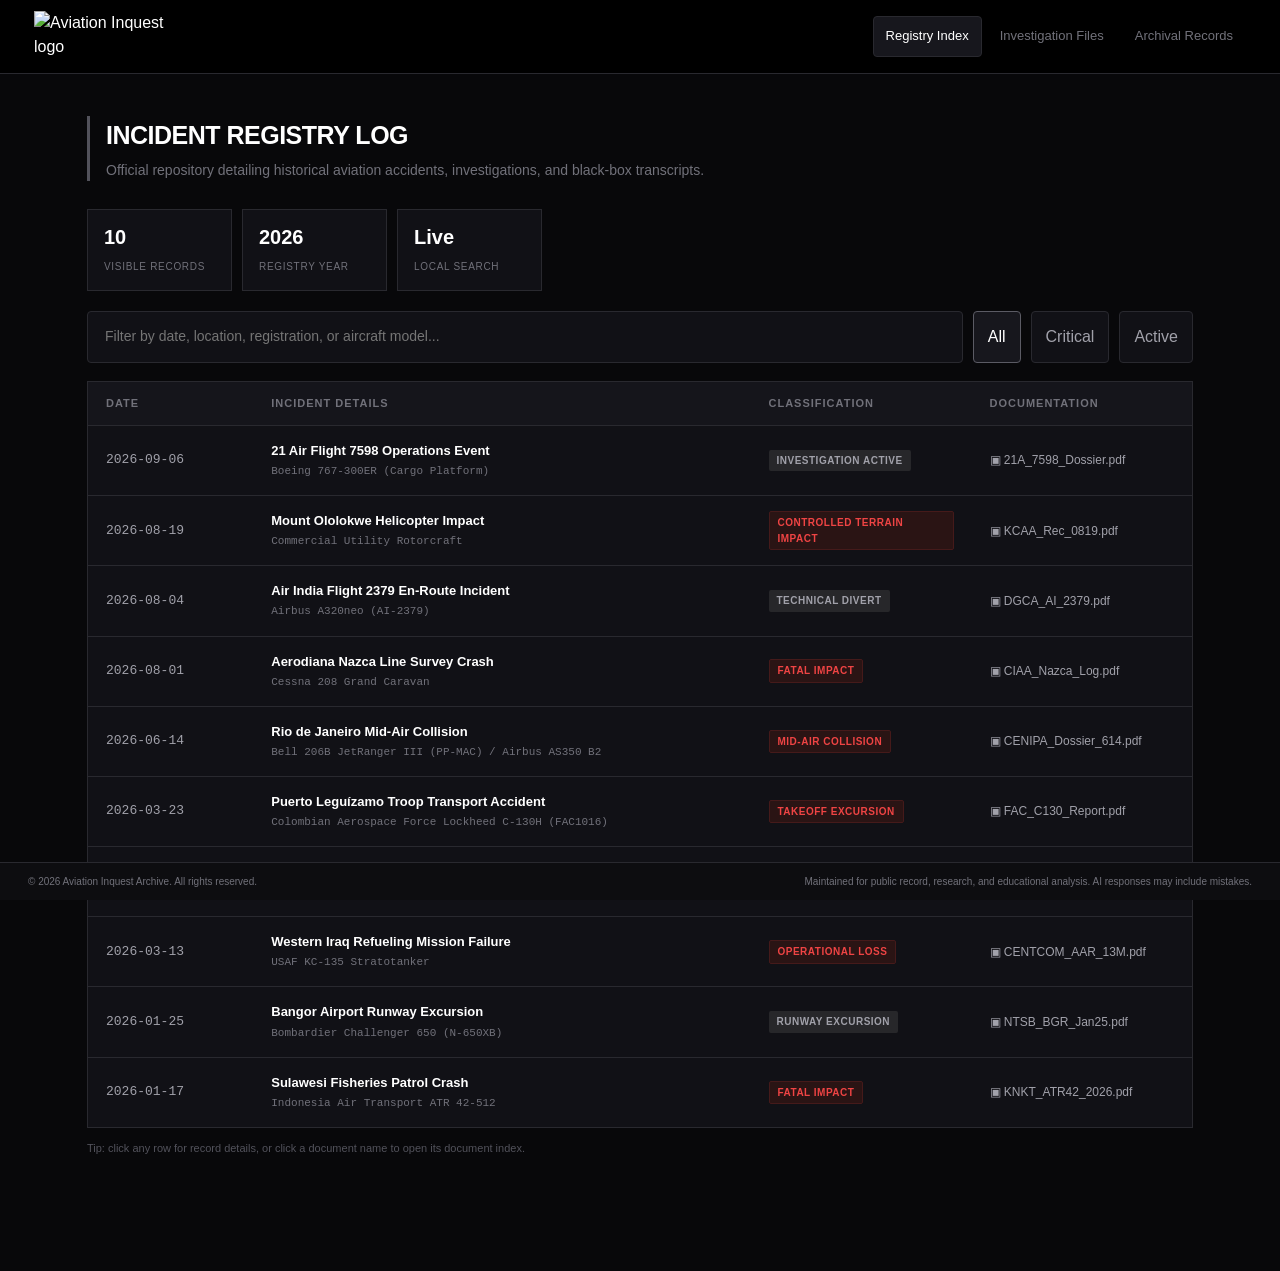
==== index.html @ 70252f87 "Add files via upload" ====
<!DOCTYPE html>
<html lang="en"><head><meta charset="UTF-8"><meta name="viewport" content="width=device-width,initial-scale=1.0">
<title>Aviation Inquest | Registry Index</title><link rel="stylesheet" href="styles.css"></head>
<body data-page="registry">
<nav>
  <div class="logo-area"><img class="logo-image" src="assets/aviation-inquest-logo.png" alt="Aviation Inquest logo"></div>
  <div class="nav-links">
    <a href="index.html" data-page="registry">Registry Index</a>
    <a href="investigation-files.html" data-page="investigations">Investigation Files</a>
    <a href="archival-records.html" data-page="archive">Archival Records</a>
  </div>
</nav>

<main class="container">
<header><h1>INCIDENT REGISTRY LOG</h1><p>Official repository detailing historical aviation accidents, investigations, and black-box transcripts.</p></header>
<div class="stats">
  <div class="stat"><strong id="resultCount">10</strong><span>Visible records</span></div>
  <div class="stat"><strong>2026</strong><span>Registry year</span></div>
  <div class="stat"><strong>Live</strong><span>Local search</span></div>
</div>
<div class="toolbar">
  <div class="search-wrap"><input id="registrySearch" class="search-box" type="search" autocomplete="off" placeholder="Filter by date, location, registration, or aircraft model..."><button id="clearSearch" class="clear-search" aria-label="Clear search">×</button></div>
  <button class="filter-btn active" data-filter="all">All</button>
  <button class="filter-btn" data-filter="critical">Critical</button>
  <button class="filter-btn" data-filter="active">Active</button>
</div>
<table class="registry-table"><thead><tr><th style="width:15%">Date</th><th style="width:45%">Incident Details</th><th style="width:20%">Classification</th><th style="width:20%">Documentation</th></tr></thead><tbody id="registryBody"></tbody></table>
<div class="empty" id="emptyState">No matching records. The registry has entered its dramatic empty-room era.</div>
<p style="margin-top:12px;color:#52525b;font-size:11px">Tip: click any row for record details, or click a document name to open its document index.</p>
</main>

<footer><div>&copy; 2026 Aviation Inquest Archive. All rights reserved.</div>
<div style="text-align:right;max-width:55%">Maintained for public record, research, and educational analysis. AI responses may include mistakes.</div></footer>
<div class="modal-backdrop" id="modalBackdrop" onclick="if(event.target===this)closeModal()"><div class="modal">
  <div class="modal-head"><h2 id="modalTitle">Record</h2><button class="close" onclick="closeModal()">×</button></div>
  <div class="modal-body" id="modalBody"></div>
</div></div>
<div class="toast" id="toast"></div>
<script src="app.js"></script>
</body></html>
---- styles.css ----
:root{--bg:#08080a;--panel:#111116;--panel2:#17171d;--line:#29292f;--silver:#a1a1aa;--muted:#71717a;--white:#fff;--red:#ef4444}
*{box-sizing:border-box;margin:0;padding:0}
html{scroll-behavior:smooth}
body{font-family:-apple-system,BlinkMacSystemFont,"Segoe UI",Roboto,Helvetica,Arial,sans-serif;background:var(--bg);color:var(--white);line-height:1.55;min-height:100vh;padding-bottom:72px}
button,input{font:inherit}
button{cursor:pointer}
nav{height:74px;background:#000;border-bottom:1px solid var(--line);padding:0 34px;display:flex;align-items:center;justify-content:space-between;gap:25px;position:sticky;top:0;z-index:20}
.logo-area{display:flex;align-items:center;gap:12px;min-width:240px}
.logo-image{width:130px;height:52px;object-fit:contain;object-position:center}
.nav-links{display:flex;align-items:center;gap:5px;flex-wrap:wrap;justify-content:flex-end}
.nav-links a{color:var(--muted);text-decoration:none;font-size:13px;padding:9px 12px;border:1px solid transparent;border-radius:4px;transition:.18s}
.nav-links a:hover,.nav-links a.active{color:var(--white);background:#17171d;border-color:var(--line)}
.container{max-width:1150px;margin:42px auto;padding:0 22px}
header{margin-bottom:28px;border-left:3px solid #52525b;padding-left:16px}
header h1{font-size:25px;font-weight:650;letter-spacing:-.5px;margin-bottom:5px}
header p{color:var(--muted);font-size:14px}
.toolbar{display:flex;gap:10px;margin-bottom:18px;flex-wrap:wrap}
.search-wrap{position:relative;flex:1;min-width:260px}
.search-box{width:100%;background:var(--panel);border:1px solid var(--line);padding:14px 44px 14px 17px;color:var(--white);font-size:14px;outline:none;border-radius:4px;transition:.2s}
.search-box:focus{border-color:#62626a;box-shadow:0 0 0 2px rgba(255,255,255,.03)}
.clear-search{position:absolute;right:9px;top:50%;transform:translateY(-50%);border:0;background:transparent;color:var(--muted);font-size:18px;display:none}
.filter-btn,.action-btn{background:var(--panel);color:var(--silver);border:1px solid var(--line);padding:0 14px;border-radius:4px;min-height:46px}
.filter-btn:hover,.action-btn:hover,.filter-btn.active{color:var(--white);border-color:#5b5b64;background:var(--panel2)}
.registry-table{width:100%;border-collapse:collapse;background:var(--panel);border:1px solid var(--line)}
.registry-table th{background:#15151b;text-align:left;padding:13px 18px;font-size:11px;text-transform:uppercase;letter-spacing:1px;color:var(--muted);border-bottom:1px solid var(--line)}
.registry-table td{padding:15px 18px;font-size:13px;border-bottom:1px solid var(--line);vertical-align:middle}
.registry-row{transition:.15s;cursor:pointer}
.registry-row:hover{background:#1a1a21}
.date-cell{font-family:ui-monospace,SFMono-Regular,Consolas,monospace;color:var(--silver);white-space:nowrap}
.incident-title{font-weight:550;color:var(--white);margin-bottom:2px}
.aircraft-tag{font-size:11px;color:var(--muted);font-family:ui-monospace,SFMono-Regular,Consolas,monospace}
.status-badge{display:inline-block;font-size:10px;font-weight:650;padding:3px 8px;text-transform:uppercase;letter-spacing:.5px;background:#27272a;color:var(--silver);border-radius:2px}
.status-badge.critical{background:#2a1414;color:var(--red);border:1px solid #451a1a}
.doc-link{color:var(--silver);text-decoration:none;font-size:12px;display:inline-flex;align-items:center;gap:5px}
.doc-link:hover{color:var(--white);text-decoration:underline}
.empty{display:none;padding:42px;text-align:center;color:var(--muted);border:1px solid var(--line);border-top:0;background:var(--panel)}
.stats{display:flex;gap:10px;margin:0 0 20px;flex-wrap:wrap}
.stat{background:var(--panel);border:1px solid var(--line);padding:12px 16px;min-width:145px}
.stat strong{display:block;font-size:20px}.stat span{font-size:10px;color:var(--muted);text-transform:uppercase;letter-spacing:.7px}
.card-grid{display:grid;grid-template-columns:repeat(3,1fr);gap:12px}
.card{background:var(--panel);border:1px solid var(--line);padding:19px;border-radius:4px;transition:.15s}
.card:hover{border-color:#4a4a52;transform:translateY(-1px)}
.card h3{font-size:14px;margin-bottom:7px}.card p{font-size:12px;color:var(--muted);margin-bottom:14px}
.card .meta{font-size:11px;color:var(--silver)}
footer{position:fixed;bottom:0;left:0;width:100%;background:#0d0d10;border-top:1px solid var(--line);padding:11px 28px;font-size:10px;color:var(--muted);display:flex;justify-content:space-between;gap:20px;z-index:19}
.modal-backdrop{position:fixed;inset:0;background:rgba(0,0,0,.72);display:none;align-items:center;justify-content:center;padding:20px;z-index:50}
.modal{width:min(680px,100%);background:#101014;border:1px solid #3a3a42;box-shadow:0 25px 80px rgba(0,0,0,.55);border-radius:6px}
.modal-head{padding:17px 20px;border-bottom:1px solid var(--line);display:flex;justify-content:space-between;gap:15px}
.modal-head h2{font-size:16px}.close{background:transparent;border:0;color:var(--muted);font-size:22px}
.modal-body{padding:20px}.detail-grid{display:grid;grid-template-columns:130px 1fr;gap:10px;font-size:13px}.detail-grid b{color:var(--muted);font-weight:500}.detail-grid span{color:var(--white)}
.toast{position:fixed;right:20px;bottom:80px;background:#1b1b21;border:1px solid #45454d;color:var(--white);padding:11px 14px;border-radius:4px;font-size:12px;display:none;z-index:60}
@media(max-width:800px){nav{height:auto;padding:12px 18px;align-items:flex-start}.logo-image{width:105px}.nav-links{justify-content:flex-start}.container{margin-top:28px}.registry-table th:nth-child(3),.registry-table td:nth-child(3){display:none}.card-grid{grid-template-columns:1fr}.date-cell{white-space:normal}footer{position:static;flex-direction:column;margin-top:25px}}
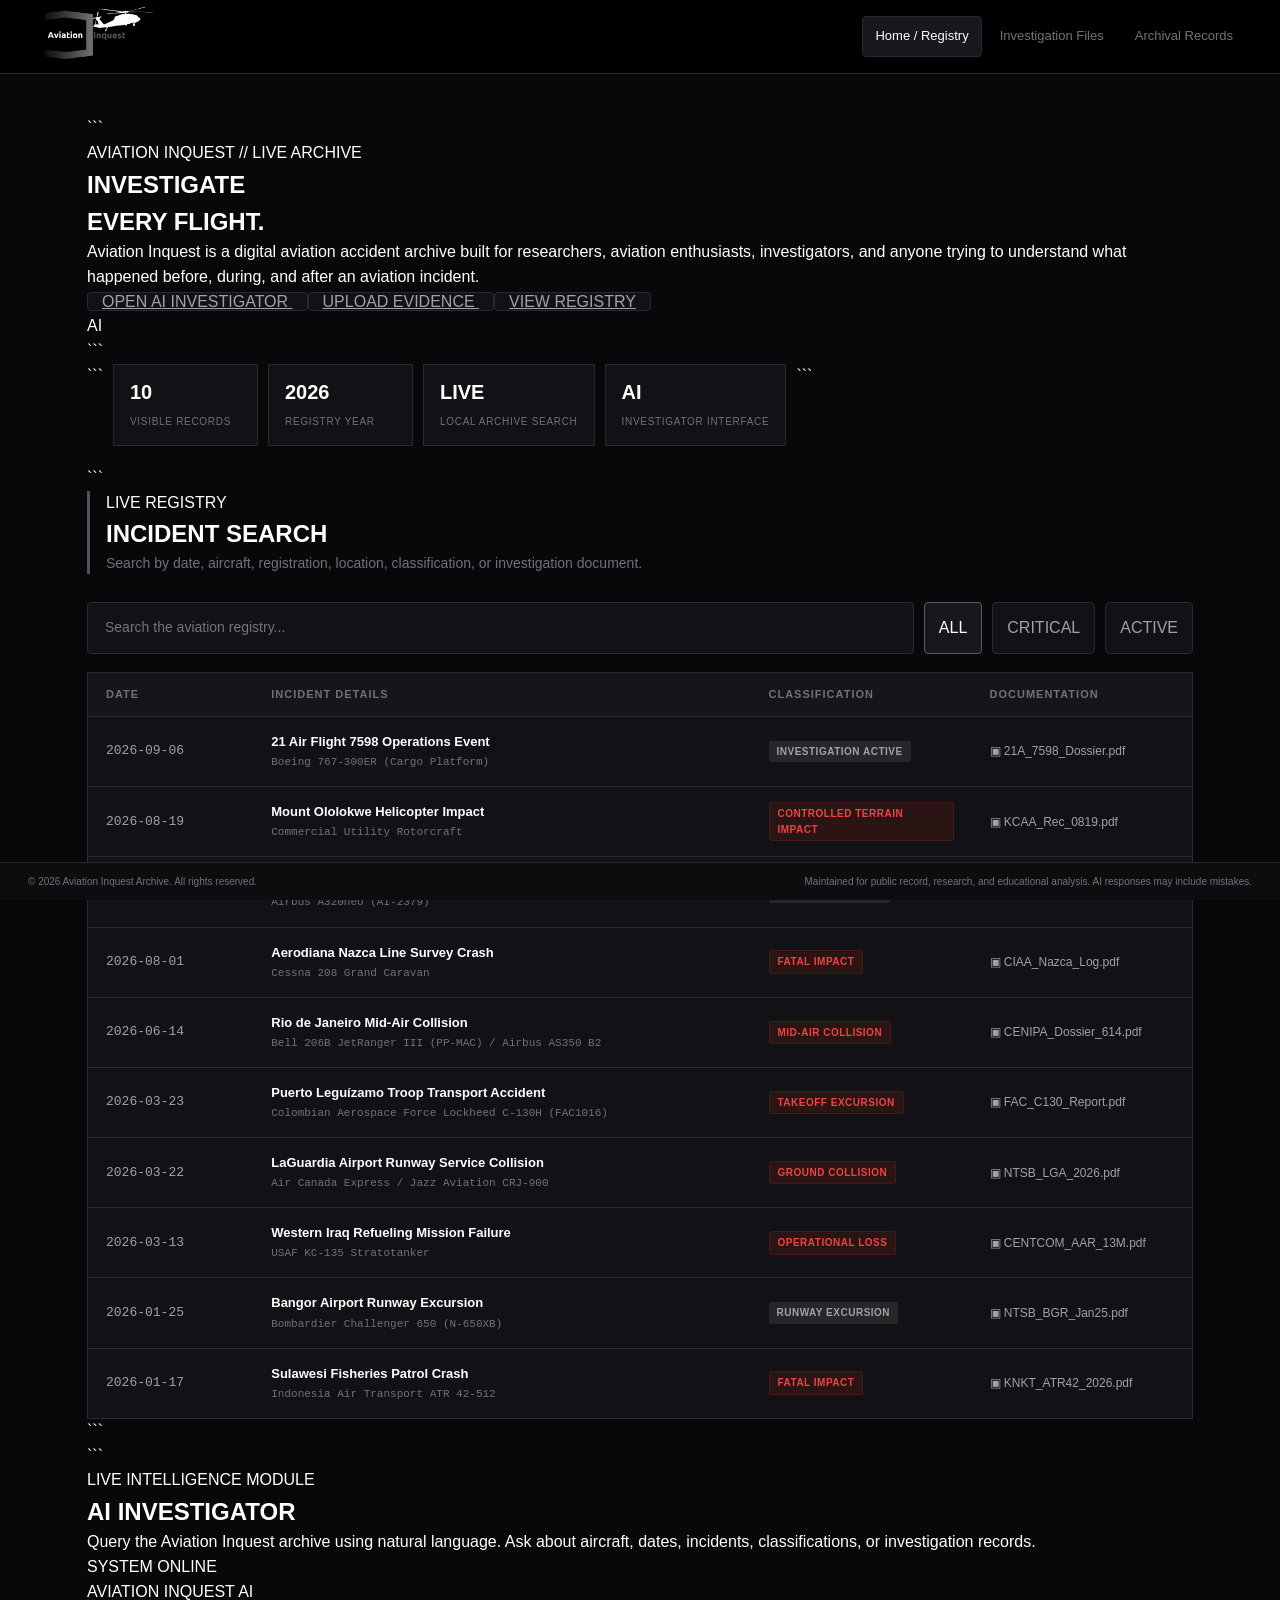
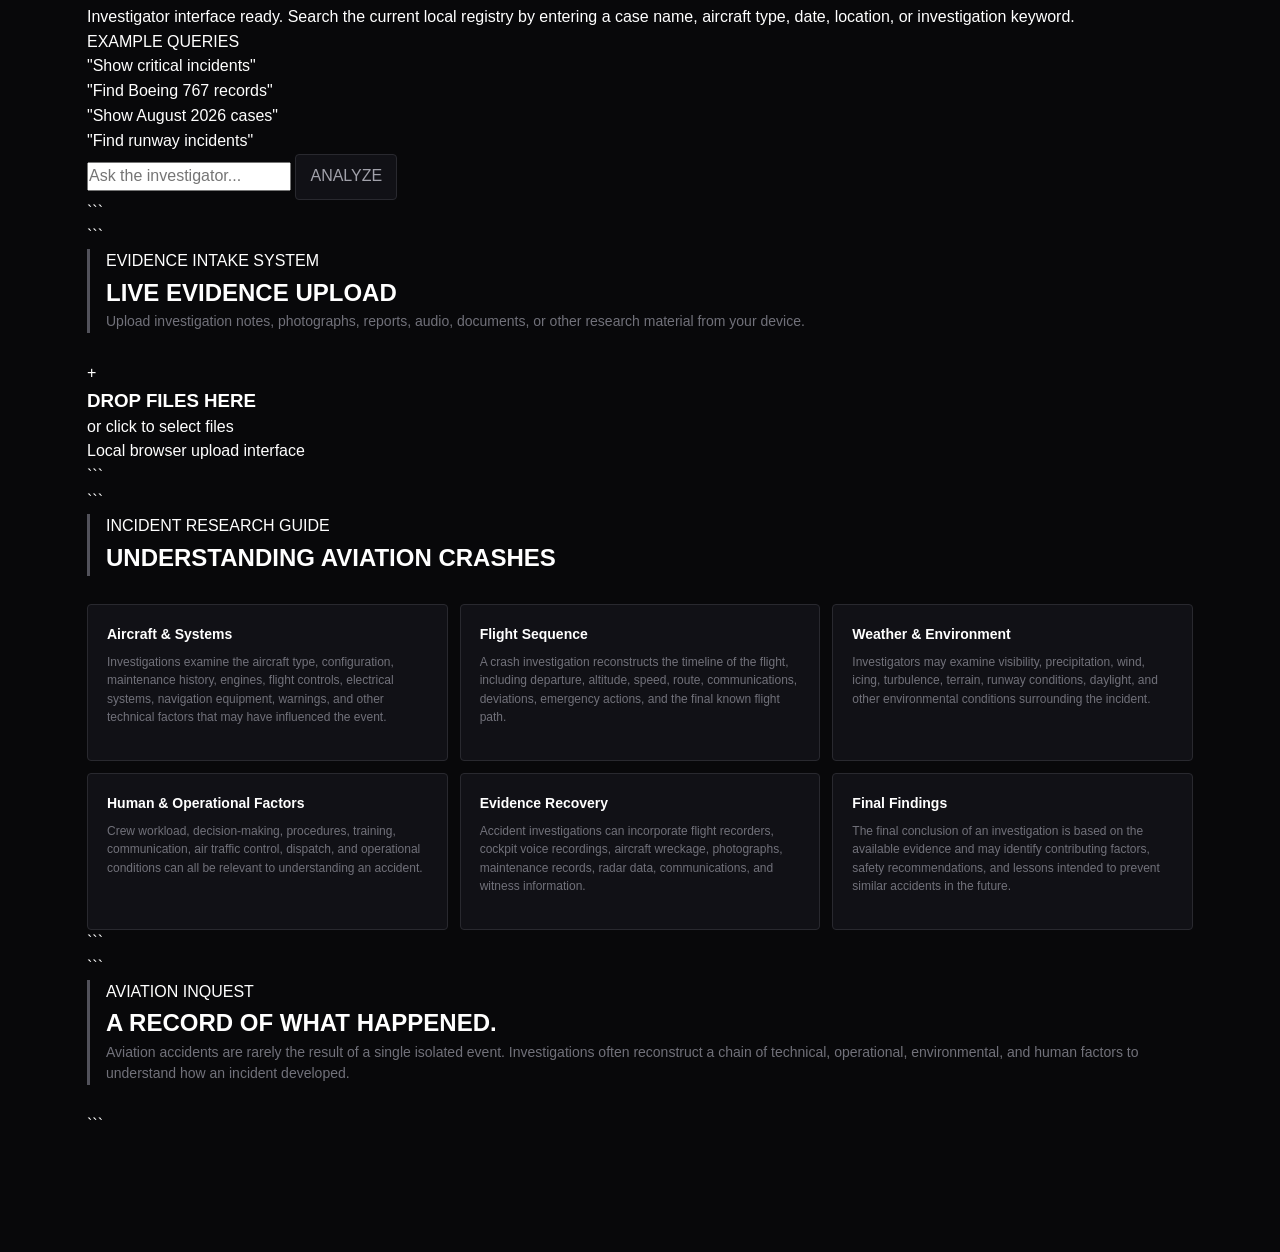
==== commit 1b312441: "index updated to liquid style" ====
--- a/index.html
+++ b/index.html
@@ -1,40 +1,639 @@
 <!DOCTYPE html>
-<html lang="en"><head><meta charset="UTF-8"><meta name="viewport" content="width=device-width,initial-scale=1.0">
-<title>Aviation Inquest | Registry Index</title><link rel="stylesheet" href="styles.css"></head>
+
+<html lang="en">
+<head>
+  <meta charset="UTF-8">
+  <meta name="viewport" content="width=device-width,initial-scale=1.0">
+  <title>Aviation Inquest | Home</title>
+  <link rel="stylesheet" href="styles.css">
+</head>
+
 <body data-page="registry">
+
 <nav>
-  <div class="logo-area"><img class="logo-image" src="assets/aviation-inquest-logo.png" alt="Aviation Inquest logo"></div>
+  <div class="logo-area">
+    <a href="index.html">
+      <img
+        class="logo-image"
+        src="assets/aviation-inquest-logo.png"
+        alt="Aviation Inquest logo"
+      >
+    </a>
+  </div>
+
   <div class="nav-links">
-    <a href="index.html" data-page="registry">Registry Index</a>
+    <a href="index.html" data-page="registry">Home / Registry</a>
     <a href="investigation-files.html" data-page="investigations">Investigation Files</a>
     <a href="archival-records.html" data-page="archive">Archival Records</a>
   </div>
 </nav>
 
 <main class="container">
-<header><h1>INCIDENT REGISTRY LOG</h1><p>Official repository detailing historical aviation accidents, investigations, and black-box transcripts.</p></header>
-<div class="stats">
-  <div class="stat"><strong id="resultCount">10</strong><span>Visible records</span></div>
-  <div class="stat"><strong>2026</strong><span>Registry year</span></div>
-  <div class="stat"><strong>Live</strong><span>Local search</span></div>
-</div>
+
+  <!-- HERO -->
+
+  <section class="glass-hero">
+
+```
+<div class="hero-copy">
+
+  <div class="eyebrow">
+    AVIATION INQUEST // LIVE ARCHIVE
+  </div>
+
+  <h1>
+    INVESTIGATE<br>
+    EVERY FLIGHT.
+  </h1>
+
+  <p>
+    Aviation Inquest is a digital aviation accident archive built for
+    researchers, aviation enthusiasts, investigators, and anyone trying
+    to understand what happened before, during, and after an aviation incident.
+  </p>
+
+  <div class="hero-actions">
+
+    <a href="#ai-investigator" class="action-btn">
+      OPEN AI INVESTIGATOR
+    </a>
+
+    <a href="#evidence-upload" class="action-btn">
+      UPLOAD EVIDENCE
+    </a>
+
+    <a href="#incident-registry" class="action-btn">
+      VIEW REGISTRY
+    </a>
+
+  </div>
+
+</div>
+
+
+<div class="hero-visual">
+
+  <div class="radar-ring radar-one"></div>
+  <div class="radar-ring radar-two"></div>
+  <div class="radar-ring radar-three"></div>
+
+  <div class="radar-core">
+    <span>AI</span>
+  </div>
+
+</div>
+```
+
+  </section>
+
+  <!-- STATUS -->
+
+  <section class="stats">
+
+```
+<div class="stat">
+  <strong id="resultCount">10</strong>
+  <span>Visible records</span>
+</div>
+
+<div class="stat">
+  <strong>2026</strong>
+  <span>Registry year</span>
+</div>
+
+<div class="stat">
+  <strong>LIVE</strong>
+  <span>Local archive search</span>
+</div>
+
+<div class="stat">
+  <strong>AI</strong>
+  <span>Investigator interface</span>
+</div>
+```
+
+  </section>
+
+  <!-- LIVE SEARCH -->
+
+  <section id="incident-registry" class="glass-panel">
+
+```
+<header>
+  <div>
+    <div class="eyebrow">LIVE REGISTRY</div>
+    <h2>INCIDENT SEARCH</h2>
+    <p>
+      Search by date, aircraft, registration, location,
+      classification, or investigation document.
+    </p>
+  </div>
+</header>
+
 <div class="toolbar">
-  <div class="search-wrap"><input id="registrySearch" class="search-box" type="search" autocomplete="off" placeholder="Filter by date, location, registration, or aircraft model..."><button id="clearSearch" class="clear-search" aria-label="Clear search">×</button></div>
-  <button class="filter-btn active" data-filter="all">All</button>
-  <button class="filter-btn" data-filter="critical">Critical</button>
-  <button class="filter-btn" data-filter="active">Active</button>
-</div>
-<table class="registry-table"><thead><tr><th style="width:15%">Date</th><th style="width:45%">Incident Details</th><th style="width:20%">Classification</th><th style="width:20%">Documentation</th></tr></thead><tbody id="registryBody"></tbody></table>
-<div class="empty" id="emptyState">No matching records. The registry has entered its dramatic empty-room era.</div>
-<p style="margin-top:12px;color:#52525b;font-size:11px">Tip: click any row for record details, or click a document name to open its document index.</p>
+
+  <div class="search-wrap">
+    <input
+      id="registrySearch"
+      class="search-box"
+      type="search"
+      autocomplete="off"
+      placeholder="Search the aviation registry..."
+    >
+
+    <button
+      id="clearSearch"
+      class="clear-search"
+      aria-label="Clear search"
+    >
+      ×
+    </button>
+  </div>
+
+  <button class="filter-btn active" data-filter="all">
+    ALL
+  </button>
+
+  <button class="filter-btn" data-filter="critical">
+    CRITICAL
+  </button>
+
+  <button class="filter-btn" data-filter="active">
+    ACTIVE
+  </button>
+
+</div>
+
+
+<table class="registry-table">
+
+  <thead>
+    <tr>
+      <th style="width:15%">DATE</th>
+      <th style="width:45%">INCIDENT DETAILS</th>
+      <th style="width:20%">CLASSIFICATION</th>
+      <th style="width:20%">DOCUMENTATION</th>
+    </tr>
+  </thead>
+
+  <tbody id="registryBody"></tbody>
+
+</table>
+
+<div class="empty" id="emptyState">
+  No matching records.
+</div>
+```
+
+  </section>
+
+  <!-- AI INVESTIGATOR -->
+
+  <section id="ai-investigator" class="glass-panel ai-panel">
+
+```
+<div class="ai-header">
+
+  <div>
+    <div class="eyebrow">
+      LIVE INTELLIGENCE MODULE
+    </div>
+
+    <h2>
+      AI INVESTIGATOR
+    </h2>
+
+    <p>
+      Query the Aviation Inquest archive using natural language.
+      Ask about aircraft, dates, incidents, classifications,
+      or investigation records.
+    </p>
+  </div>
+
+  <div class="ai-status">
+    <span></span>
+    SYSTEM ONLINE
+  </div>
+
+</div>
+
+
+<div class="ai-console">
+
+  <div class="ai-message">
+    <div class="ai-label">
+      AVIATION INQUEST AI
+    </div>
+
+    <p>
+      Investigator interface ready. Search the current local registry
+      by entering a case name, aircraft type, date, location, or
+      investigation keyword.
+    </p>
+  </div>
+
+
+  <div class="ai-message">
+    <div class="ai-label">
+      EXAMPLE QUERIES
+    </div>
+
+    <p>
+      "Show critical incidents"<br>
+      "Find Boeing 767 records"<br>
+      "Show August 2026 cases"<br>
+      "Find runway incidents"
+    </p>
+  </div>
+
+
+  <div class="ai-input">
+
+    <input
+      id="aiQuery"
+      type="text"
+      placeholder="Ask the investigator..."
+      autocomplete="off"
+    >
+
+    <button
+      class="action-btn"
+      type="button"
+      onclick="
+        const q=document.getElementById('aiQuery').value.trim();
+        if(q){
+          document.getElementById('registrySearch').value=q;
+          document.getElementById('registrySearch').dispatchEvent(new Event('input'));
+          document.getElementById('incident-registry').scrollIntoView({behavior:'smooth'});
+        }
+      "
+    >
+      ANALYZE
+    </button>
+
+  </div>
+
+</div>
+```
+
+  </section>
+
+  <!-- UPLOAD -->
+
+  <section id="evidence-upload" class="glass-panel">
+
+```
+<header>
+
+  <div class="eyebrow">
+    EVIDENCE INTAKE SYSTEM
+  </div>
+
+  <h2>
+    LIVE EVIDENCE UPLOAD
+  </h2>
+
+  <p>
+    Upload investigation notes, photographs, reports, audio,
+    documents, or other research material from your device.
+  </p>
+
+</header>
+
+
+<div
+  id="uploadZone"
+  class="upload-zone"
+  onclick="document.getElementById('evidenceFiles').click()"
+>
+
+  <div class="upload-symbol">
+    +
+  </div>
+
+  <h3>
+    DROP FILES HERE
+  </h3>
+
+  <p>
+    or click to select files
+  </p>
+
+  <span>
+    Local browser upload interface
+  </span>
+
+</div>
+
+
+<input
+  id="evidenceFiles"
+  type="file"
+  multiple
+  hidden
+>
+
+
+<div id="uploadedFiles" class="uploaded-files"></div>
+```
+
+  </section>
+
+  <!-- CRASH EXPLANATION -->
+
+  <section class="glass-panel">
+
+```
+<header>
+
+  <div class="eyebrow">
+    INCIDENT RESEARCH GUIDE
+  </div>
+
+  <h2>
+    UNDERSTANDING AVIATION CRASHES
+  </h2>
+
+</header>
+
+
+<div class="card-grid">
+
+  <article class="card">
+
+    <h3>
+      Aircraft & Systems
+    </h3>
+
+    <p>
+      Investigations examine the aircraft type, configuration,
+      maintenance history, engines, flight controls, electrical
+      systems, navigation equipment, warnings, and other technical
+      factors that may have influenced the event.
+    </p>
+
+  </article>
+
+
+  <article class="card">
+
+    <h3>
+      Flight Sequence
+    </h3>
+
+    <p>
+      A crash investigation reconstructs the timeline of the flight,
+      including departure, altitude, speed, route, communications,
+      deviations, emergency actions, and the final known flight path.
+    </p>
+
+  </article>
+
+
+  <article class="card">
+
+    <h3>
+      Weather & Environment
+    </h3>
+
+    <p>
+      Investigators may examine visibility, precipitation, wind,
+      icing, turbulence, terrain, runway conditions, daylight,
+      and other environmental conditions surrounding the incident.
+    </p>
+
+  </article>
+
+
+  <article class="card">
+
+    <h3>
+      Human & Operational Factors
+    </h3>
+
+    <p>
+      Crew workload, decision-making, procedures, training,
+      communication, air traffic control, dispatch, and operational
+      conditions can all be relevant to understanding an accident.
+    </p>
+
+  </article>
+
+
+  <article class="card">
+
+    <h3>
+      Evidence Recovery
+    </h3>
+
+    <p>
+      Accident investigations can incorporate flight recorders,
+      cockpit voice recordings, aircraft wreckage, photographs,
+      maintenance records, radar data, communications, and witness
+      information.
+    </p>
+
+  </article>
+
+
+  <article class="card">
+
+    <h3>
+      Final Findings
+    </h3>
+
+    <p>
+      The final conclusion of an investigation is based on the
+      available evidence and may identify contributing factors,
+      safety recommendations, and lessons intended to prevent
+      similar accidents in the future.
+    </p>
+
+  </article>
+
+</div>
+```
+
+  </section>
+
+  <!-- INFORMATION -->
+
+  <section class="glass-panel">
+
+```
+<header>
+
+  <div class="eyebrow">
+    AVIATION INQUEST
+  </div>
+
+  <h2>
+    A RECORD OF WHAT HAPPENED.
+  </h2>
+
+  <p>
+    Aviation accidents are rarely the result of a single isolated
+    event. Investigations often reconstruct a chain of technical,
+    operational, environmental, and human factors to understand
+    how an incident developed.
+  </p>
+
+</header>
+```
+
+  </section>
+
 </main>
 
-<footer><div>&copy; 2026 Aviation Inquest Archive. All rights reserved.</div>
-<div style="text-align:right;max-width:55%">Maintained for public record, research, and educational analysis. AI responses may include mistakes.</div></footer>
-<div class="modal-backdrop" id="modalBackdrop" onclick="if(event.target===this)closeModal()"><div class="modal">
-  <div class="modal-head"><h2 id="modalTitle">Record</h2><button class="close" onclick="closeModal()">×</button></div>
-  <div class="modal-body" id="modalBody"></div>
-</div></div>
-<div class="toast" id="toast"></div>
+<footer>
+
+  <div>
+    &copy; 2026 Aviation Inquest Archive. All rights reserved.
+  </div>
+
+  <div style="text-align:right;max-width:55%">
+    Maintained for public record, research, and educational analysis.
+    AI responses may include mistakes.
+  </div>
+
+</footer>
+
+<!-- EXISTING APP.JS MODAL HOOKS -->
+
+<div
+  class="modal-backdrop"
+  id="modalBackdrop"
+  onclick="if(event.target===this)closeModal()"
+>
+
+  <div class="modal">
+
+```
+<div class="modal-head">
+
+  <h2 id="modalTitle">
+    Record
+  </h2>
+
+  <button
+    class="close"
+    onclick="closeModal()"
+  >
+    ×
+  </button>
+
+</div>
+
+<div
+  class="modal-body"
+  id="modalBody"
+></div>
+```
+
+  </div>
+
+</div>
+
+<div
+  class="toast"
+  id="toast"
+></div>
+
 <script src="app.js"></script>
-</body></html>+
+<!-- HTML-ONLY UPLOAD INTERFACE -->
+
+<script>
+(function(){
+
+  const input = document.getElementById("evidenceFiles");
+  const zone = document.getElementById("uploadZone");
+  const list = document.getElementById("uploadedFiles");
+
+  if(!input || !zone || !list) return;
+
+  function size(bytes){
+    if(bytes === 0) return "0 B";
+
+    const units = ["B","KB","MB","GB"];
+    const i = Math.floor(Math.log(bytes) / Math.log(1024));
+
+    return (
+      (bytes / Math.pow(1024,i)).toFixed(1)
+      + " "
+      + units[i]
+    );
+  }
+
+  function render(files){
+
+    list.innerHTML = "";
+
+    Array.from(files).forEach((file,index)=>{
+
+      const item = document.createElement("div");
+
+      item.className = "card";
+
+      item.innerHTML = `
+        <h3>${file.name}</h3>
+        <p>${file.type || "Unknown file type"} · ${size(file.size)}</p>
+        <button
+          class="action-btn"
+          type="button"
+          onclick="this.parentElement.remove()"
+        >
+          REMOVE
+        </button>
+      `;
+
+      list.appendChild(item);
+
+    });
+
+  }
+
+  input.addEventListener("change",()=>{
+
+    render(input.files);
+
+  });
+
+
+  zone.addEventListener("dragover",(event)=>{
+
+    event.preventDefault();
+
+    zone.classList.add("dragging");
+
+  });
+
+
+  zone.addEventListener("dragleave",()=>{
+
+    zone.classList.remove("dragging");
+
+  });
+
+
+  zone.addEventListener("drop",(event)=>{
+
+    event.preventDefault();
+
+    zone.classList.remove("dragging");
+
+    const files = event.dataTransfer.files;
+
+    if(files.length){
+
+      render(files);
+
+    }
+
+  });
+
+})();
+</script>
+
+</body>
+</html>
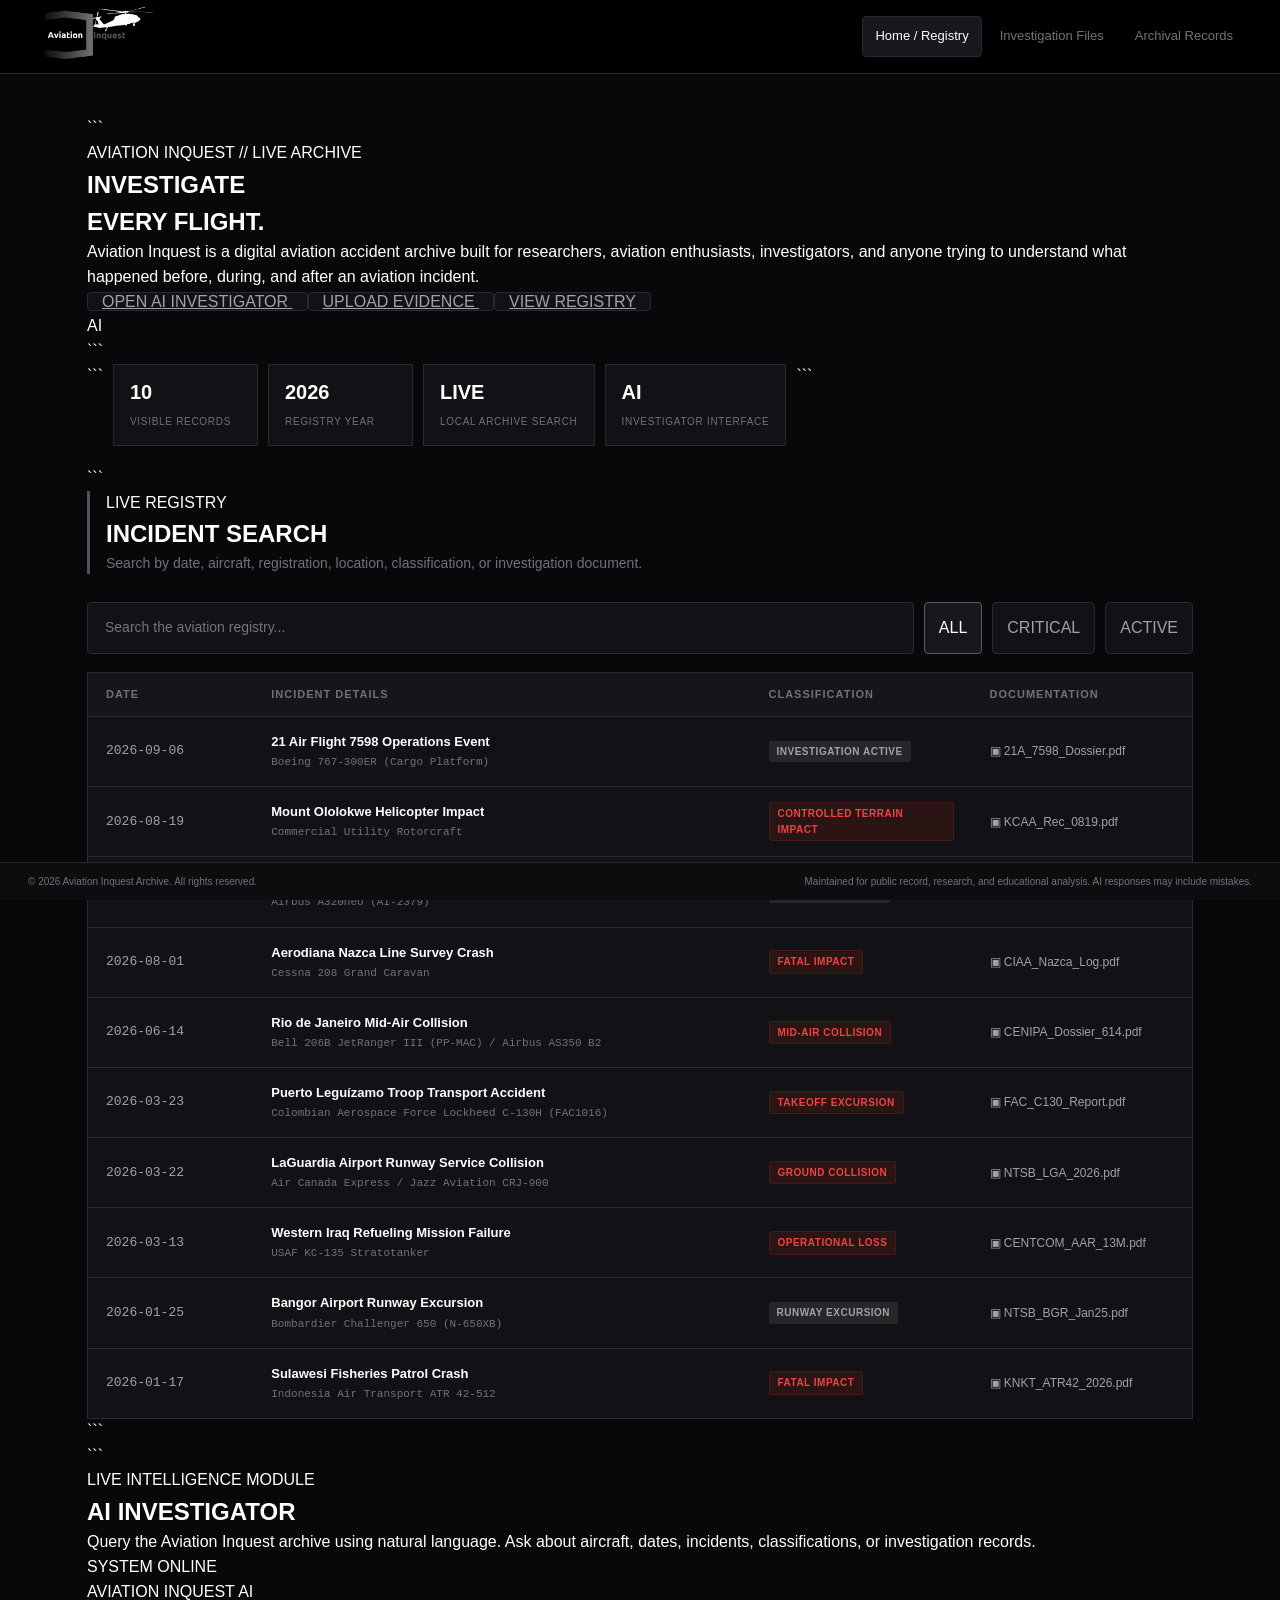
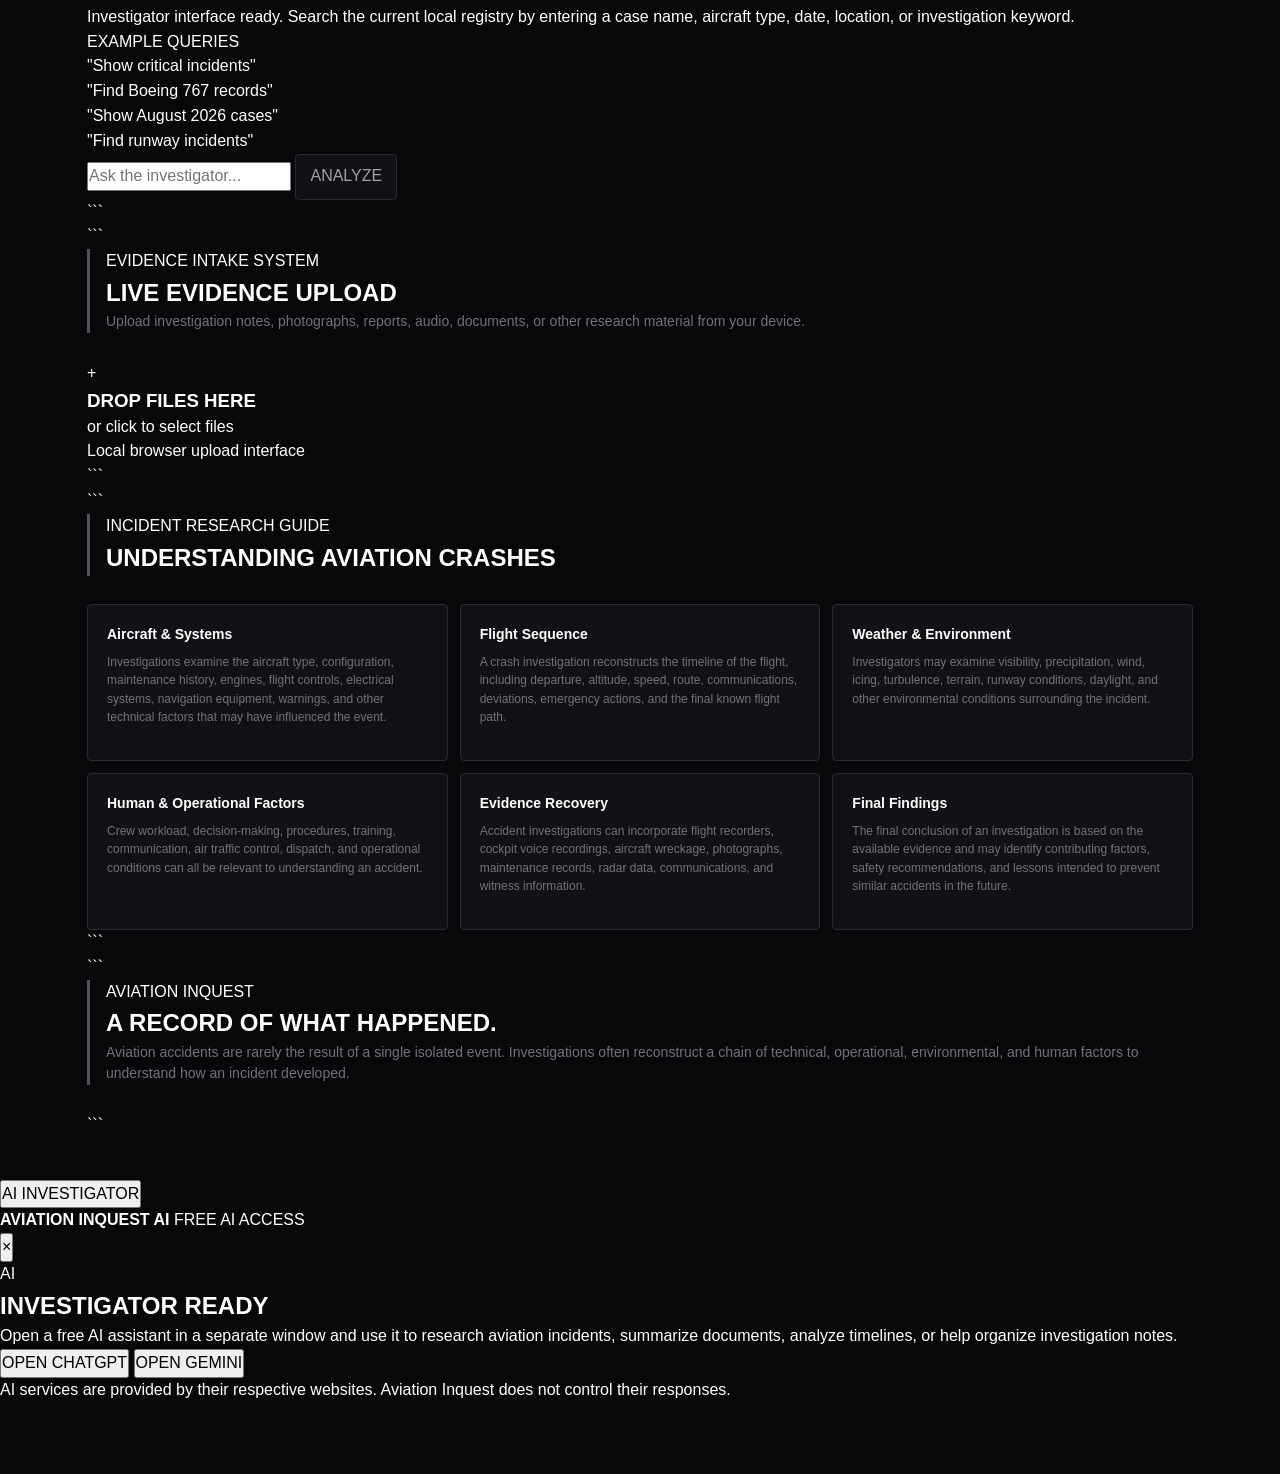
==== commit fa88989a: "Update index.html" ====
--- a/index.html
+++ b/index.html
@@ -634,6 +634,139 @@
 
 })();
 </script>
-
+<!-- AI INVESTIGATOR BUTTON -->
+<button
+  id="openAI"
+  class="ai-launch-button"
+  type="button"
+>
+  AI INVESTIGATOR
+</button>
+
+
+<!-- AI WINDOW -->
+<div
+  id="aiWindow"
+  class="ai-window"
+  aria-hidden="true"
+>
+
+  <div class="ai-window-header">
+
+    <div>
+      <strong>AVIATION INQUEST AI</strong>
+      <span>FREE AI ACCESS</span>
+    </div>
+
+    <button
+      id="closeAI"
+      type="button"
+      aria-label="Close AI"
+    >
+      ×
+    </button>
+
+  </div>
+
+
+  <div class="ai-window-body">
+
+    <div class="ai-orb">
+      AI
+    </div>
+
+    <h2>
+      INVESTIGATOR READY
+    </h2>
+
+    <p>
+      Open a free AI assistant in a separate window and use it
+      to research aviation incidents, summarize documents,
+      analyze timelines, or help organize investigation notes.
+    </p>
+
+
+    <div class="ai-options">
+
+      <button
+        type="button"
+        onclick="window.open(
+          'https://chatgpt.com/',
+          '_blank',
+          'noopener,noreferrer'
+        )"
+      >
+        OPEN CHATGPT
+      </button>
+
+
+      <button
+        type="button"
+        onclick="window.open(
+          'https://gemini.google.com/',
+          '_blank',
+          'noopener,noreferrer'
+        )"
+      >
+        OPEN GEMINI
+      </button>
+
+    </div>
+
+
+    <div class="ai-note">
+      AI services are provided by their respective websites.
+      Aviation Inquest does not control their responses.
+    </div>
+
+  </div>
+
+</div>
+
+
+<script>
+(function () {
+
+  const openButton =
+    document.getElementById("openAI");
+
+  const closeButton =
+    document.getElementById("closeAI");
+
+  const aiWindow =
+    document.getElementById("aiWindow");
+
+
+  if (!openButton || !closeButton || !aiWindow) {
+    return;
+  }
+
+
+  openButton.addEventListener("click", function () {
+
+    aiWindow.classList.add("open");
+
+    aiWindow.setAttribute(
+      "aria-hidden",
+      "false"
+    );
+
+  });
+
+
+  closeButton.addEventListener("click", function () {
+
+    aiWindow.classList.remove("open");
+
+    aiWindow.setAttribute(
+      "aria-hidden",
+      "true"
+    );
+
+  });
+
+
+})();
+</script>
 </body>
 </html>
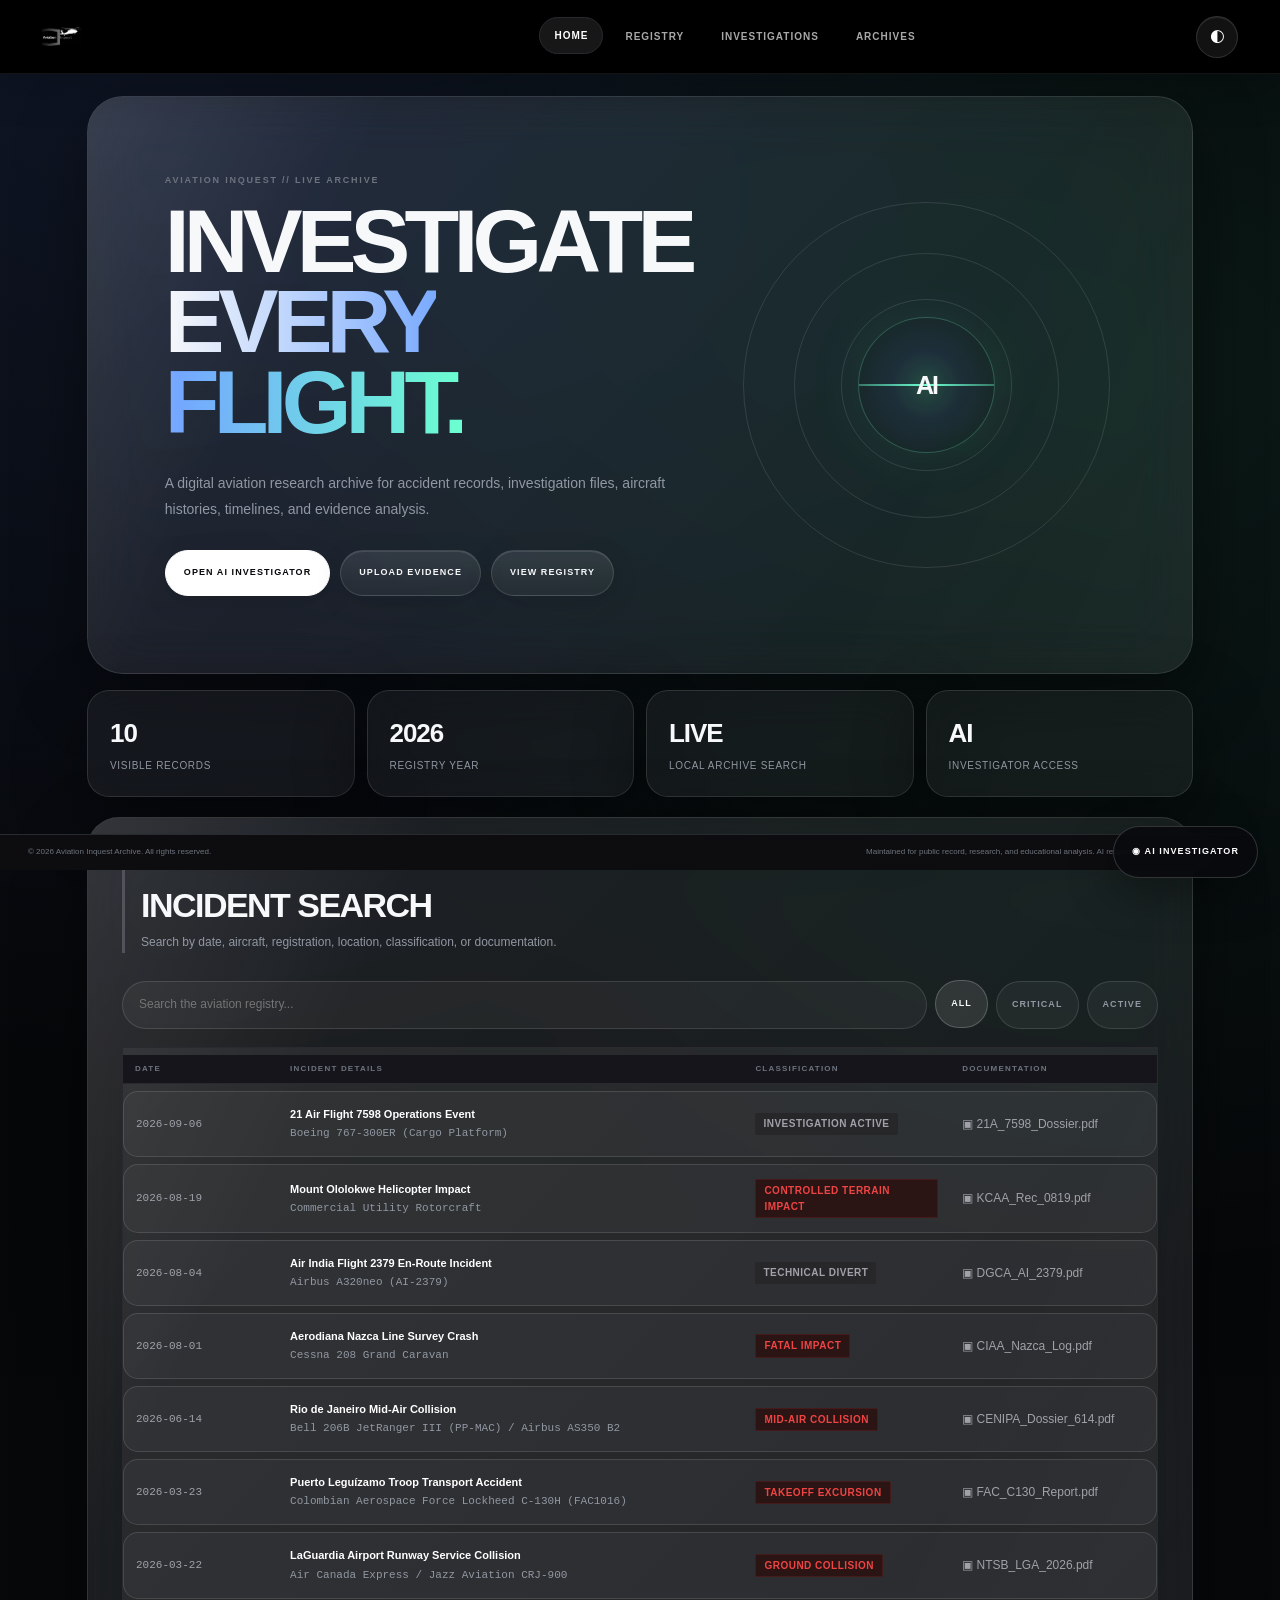
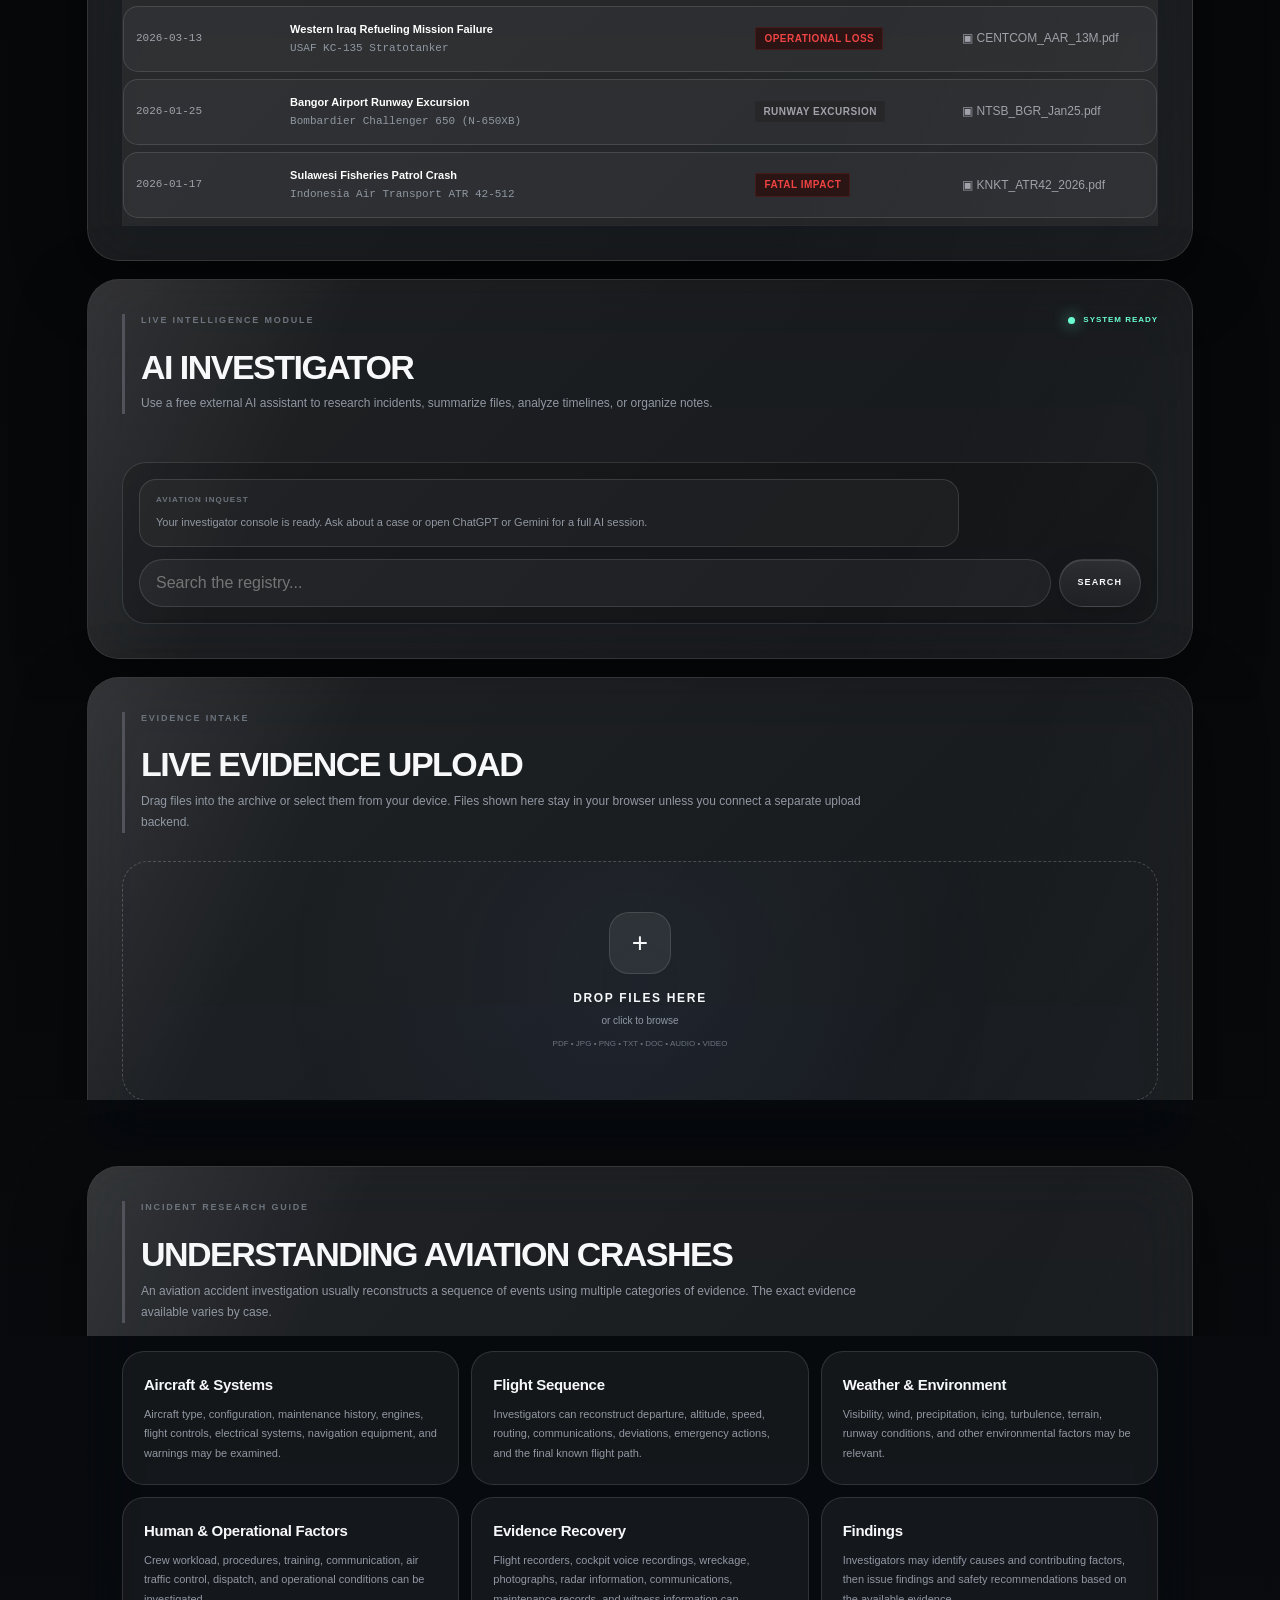
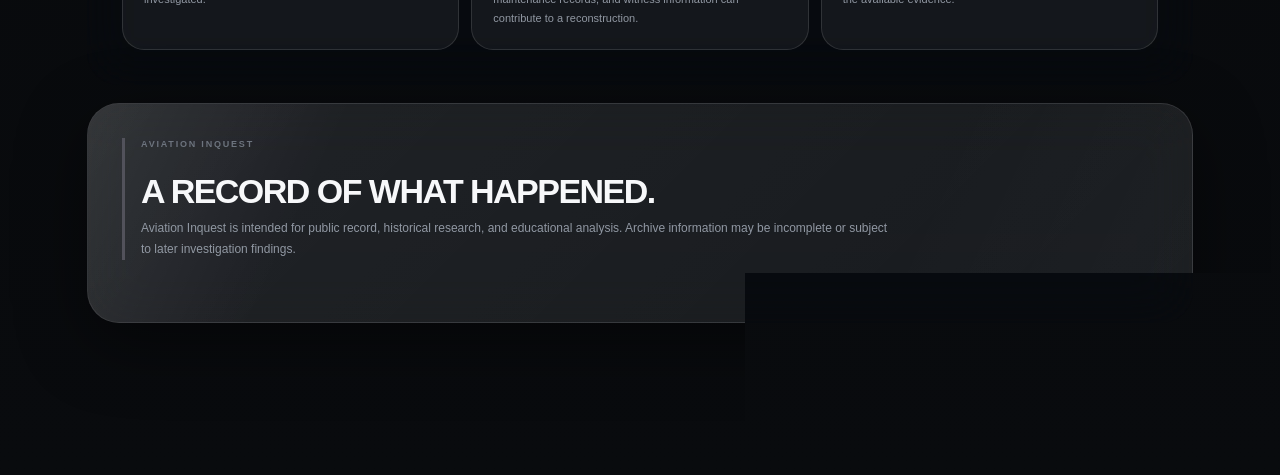
==== commit acf15400: "Update index.html" ====
--- a/index.html
+++ b/index.html
@@ -1,489 +1,2831 @@
 <!DOCTYPE html>
-
 <html lang="en">
+
 <head>
   <meta charset="UTF-8">
   <meta name="viewport" content="width=device-width,initial-scale=1.0">
+
   <title>Aviation Inquest | Home</title>
+
   <link rel="stylesheet" href="styles.css">
+
+  <style>
+
+    /* =========================================================
+       AVIATION INQUEST // MODERN HOME OVERRIDES
+       HTML-ONLY DESIGN SYSTEM
+    ========================================================= */
+
+    :root {
+      --bg: #040506;
+      --bg-soft: #090b0e;
+      --panel: rgba(255,255,255,.055);
+      --panel-hover: rgba(255,255,255,.075);
+      --glass: rgba(255,255,255,.065);
+      --glass-strong: rgba(255,255,255,.10);
+
+      --border: rgba(255,255,255,.12);
+      --border-strong: rgba(255,255,255,.20);
+
+      --text: #f7f8fa;
+      --muted: #9198a3;
+      --muted-2: #6d747e;
+
+      --accent: #74a7ff;
+      --accent-2: #6bffd0;
+      --danger: #ff6868;
+
+      --shadow:
+        0 20px 70px rgba(0,0,0,.45);
+
+      --radius-xl: 32px;
+      --radius-lg: 24px;
+      --radius-md: 18px;
+      --radius-sm: 13px;
+
+      --transition:
+        180ms cubic-bezier(.2,.8,.2,1);
+    }
+
+
+    /* ==============================
+       LIGHT MODE
+    ============================== */
+
+    body.light-mode {
+
+      --bg: #eef2f6;
+      --bg-soft: #e8edf3;
+
+      --panel: rgba(255,255,255,.62);
+      --panel-hover: rgba(255,255,255,.78);
+      --glass: rgba(255,255,255,.58);
+      --glass-strong: rgba(255,255,255,.78);
+
+      --border: rgba(20,30,45,.10);
+      --border-strong: rgba(20,30,45,.18);
+
+      --text: #11151b;
+      --muted: #626b77;
+      --muted-2: #7d8793;
+
+      --shadow:
+        0 22px 65px rgba(35,50,70,.14);
+    }
+
+
+    /* ==============================
+       GLOBAL
+    ============================== */
+
+    html {
+      scroll-behavior: smooth;
+    }
+
+    body {
+      margin: 0;
+
+      background:
+        radial-gradient(
+          circle at 10% 0%,
+          rgba(90,140,255,.13),
+          transparent 28%
+        ),
+
+        radial-gradient(
+          circle at 90% 10%,
+          rgba(80,255,200,.08),
+          transparent 26%
+        ),
+
+        linear-gradient(
+          180deg,
+          var(--bg),
+          var(--bg-soft)
+        );
+
+      color: var(--text);
+
+      transition:
+        background .3s ease,
+        color .3s ease;
+
+      overflow-x: hidden;
+    }
+
+
+    * {
+      box-sizing: border-box;
+    }
+
+
+    a,
+    button,
+    input {
+      -webkit-tap-highlight-color: transparent;
+    }
+
+
+    button,
+    a {
+      font: inherit;
+    }
+
+
+    /* ==============================
+       BLACK TOP BAR
+    ============================== */
+
+    nav {
+      position: sticky !important;
+      top: 0;
+      z-index: 9999;
+
+      height: 74px;
+
+      display: flex;
+      align-items: center;
+      justify-content: space-between;
+
+      padding:
+        0 clamp(14px, 4vw, 42px);
+
+      background:
+        rgba(0,0,0,.96) !important;
+
+      border-bottom:
+        1px solid rgba(255,255,255,.08);
+
+      box-shadow:
+        0 14px 40px rgba(0,0,0,.20);
+
+      backdrop-filter:
+        blur(24px) saturate(150%);
+
+      -webkit-backdrop-filter:
+        blur(24px) saturate(150%);
+    }
+
+
+    .logo-area a {
+      display: flex;
+      align-items: center;
+      text-decoration: none;
+    }
+
+
+    .logo-image {
+      width: 40px !important;
+      height: 40px !important;
+      object-fit: contain;
+      display: block;
+    }
+
+
+    .nav-links {
+      display: flex;
+      align-items: center;
+      gap: 7px;
+    }
+
+
+    .nav-links a {
+      color: rgba(255,255,255,.66) !important;
+
+      text-decoration: none;
+
+      padding:
+        10px 14px;
+
+      border-radius: 999px;
+
+      font-size: 10px;
+      font-weight: 800;
+
+      letter-spacing: .10em;
+
+      transition:
+        background var(--transition),
+        color var(--transition),
+        transform var(--transition);
+    }
+
+
+    .nav-links a:hover,
+    .nav-links a.active {
+      color: white !important;
+
+      background:
+        rgba(255,255,255,.09);
+
+      transform:
+        translateY(-1px);
+    }
+
+
+    /* ==============================
+       THEME BUTTON
+    ============================== */
+
+    .theme-toggle {
+
+      width: 42px;
+      height: 42px;
+
+      margin-left: 8px;
+
+      border: 1px solid rgba(255,255,255,.13);
+
+      border-radius: 50%;
+
+      background:
+        rgba(255,255,255,.07);
+
+      color: white;
+
+      cursor: pointer;
+
+      display: grid;
+      place-items: center;
+
+      font-size: 17px;
+
+      box-shadow:
+        inset 0 1px rgba(255,255,255,.08);
+
+      transition:
+        transform var(--transition),
+        background var(--transition);
+    }
+
+
+    .theme-toggle:hover {
+      transform:
+        rotate(12deg)
+        scale(1.05);
+
+      background:
+        rgba(255,255,255,.13);
+    }
+
+
+    /* ==============================
+       MAIN
+    ============================== */
+
+    .container {
+      width:
+        min(1420px, calc(100% - 28px));
+
+      margin:
+        22px auto 80px;
+    }
+
+
+    /* ==============================
+       GLASS SYSTEM
+    ============================== */
+
+    .glass-hero,
+    .glass-panel {
+
+      position: relative;
+
+      border:
+        1px solid var(--border);
+
+      background:
+        linear-gradient(
+          135deg,
+          var(--glass-strong),
+          var(--glass)
+        );
+
+      backdrop-filter:
+        blur(28px) saturate(155%);
+
+      -webkit-backdrop-filter:
+        blur(28px) saturate(155%);
+
+      box-shadow:
+        var(--shadow);
+
+      overflow: hidden;
+    }
+
+
+    .glass-hero::before,
+    .glass-panel::before {
+
+      content: "";
+
+      position: absolute;
+
+      inset: 0;
+
+      pointer-events: none;
+
+      background:
+        linear-gradient(
+          115deg,
+          rgba(255,255,255,.09),
+          transparent 22%,
+          transparent 72%,
+          rgba(255,255,255,.025)
+        );
+    }
+
+
+    .glass-panel {
+      margin-top: 18px;
+
+      padding:
+        clamp(20px, 3vw, 34px);
+
+      border-radius:
+        var(--radius-xl);
+    }
+
+
+    /* ==============================
+       HERO
+    ============================== */
+
+    .glass-hero {
+
+      min-height:
+        575px;
+
+      padding:
+        clamp(28px, 6vw, 78px);
+
+      border-radius:
+        36px;
+
+      display:
+        flex;
+
+      align-items:
+        center;
+
+      justify-content:
+        space-between;
+
+      gap:
+        40px;
+    }
+
+
+    .hero-copy {
+      position: relative;
+      z-index: 2;
+
+      width:
+        min(720px, 100%);
+    }
+
+
+    .eyebrow {
+
+      color:
+        var(--muted-2);
+
+      font-size:
+        9px;
+
+      font-weight:
+        900;
+
+      letter-spacing:
+        .20em;
+
+      margin-bottom:
+        13px;
+    }
+
+
+    .hero-copy h1 {
+
+      margin:
+        0;
+
+      font-size:
+        clamp(48px, 7vw, 96px);
+
+      line-height:
+        .90;
+
+      letter-spacing:
+        -.065em;
+    }
+
+
+    .hero-copy h1 span {
+
+      background:
+        linear-gradient(
+          90deg,
+          var(--text),
+          var(--accent),
+          var(--accent-2)
+        );
+
+      -webkit-background-clip:
+        text;
+
+      background-clip:
+        text;
+
+      color:
+        transparent;
+    }
+
+
+    .hero-copy p {
+
+      max-width:
+        690px;
+
+      color:
+        var(--muted);
+
+      font-size:
+        14px;
+
+      line-height:
+        1.85;
+
+      margin:
+        28px 0;
+    }
+
+
+    /* ==============================
+       FUTURISTIC BUTTONS
+    ============================== */
+
+    .hero-actions {
+
+      display:
+        flex;
+
+      flex-wrap:
+        wrap;
+
+      gap:
+        10px;
+    }
+
+
+    .action-btn {
+
+      appearance: none;
+
+      display:
+        inline-flex;
+
+      align-items:
+        center;
+
+      justify-content:
+        center;
+
+      min-height:
+        46px;
+
+      padding:
+        0 18px;
+
+      border-radius:
+        999px;
+
+      border:
+        1px solid var(--border);
+
+      background:
+        linear-gradient(
+          180deg,
+          rgba(255,255,255,.10),
+          rgba(255,255,255,.045)
+        );
+
+      color:
+        var(--text);
+
+      text-decoration:
+        none;
+
+      font-size:
+        9px;
+
+      font-weight:
+        900;
+
+      letter-spacing:
+        .12em;
+
+      cursor:
+        pointer;
+
+      box-shadow:
+        inset 0 1px rgba(255,255,255,.10),
+        0 8px 28px rgba(0,0,0,.12);
+
+      transition:
+        transform var(--transition),
+        background var(--transition),
+        border-color var(--transition),
+        box-shadow var(--transition);
+    }
+
+
+    .action-btn:hover {
+
+      transform:
+        translateY(-2px);
+
+      background:
+        linear-gradient(
+          180deg,
+          rgba(255,255,255,.16),
+          rgba(255,255,255,.07)
+        );
+
+      border-color:
+        var(--border-strong);
+
+      box-shadow:
+        inset 0 1px rgba(255,255,255,.12),
+        0 12px 36px rgba(0,0,0,.18);
+    }
+
+
+    .action-btn.primary {
+
+      background:
+        white;
+
+      color:
+        #08090b;
+
+      border-color:
+        white;
+    }
+
+
+    .action-btn.primary:hover {
+
+      background:
+        #f4f5f7;
+
+      box-shadow:
+        0 12px 40px rgba(255,255,255,.10);
+    }
+
+
+    /* ==============================
+       HERO RADAR
+    ============================== */
+
+    .hero-visual {
+
+      width:
+        min(390px, 34vw);
+
+      aspect-ratio:
+        1;
+
+      flex-shrink:
+        0;
+
+      display:
+        grid;
+
+      place-items:
+        center;
+
+      position:
+        relative;
+    }
+
+
+    .radar-ring {
+
+      position:
+        absolute;
+
+      border:
+        1px solid rgba(255,255,255,.11);
+
+      border-radius:
+        50%;
+    }
+
+
+    .radar-one {
+      width: 44%;
+      height: 44%;
+    }
+
+
+    .radar-two {
+      width: 68%;
+      height: 68%;
+    }
+
+
+    .radar-three {
+      width: 94%;
+      height: 94%;
+    }
+
+
+    .radar-core {
+
+      width:
+        35%;
+
+      aspect-ratio:
+        1;
+
+      border-radius:
+        50%;
+
+      display:
+        grid;
+
+      place-items:
+        center;
+
+      position:
+        relative;
+
+      overflow:
+        hidden;
+
+      border:
+        1px solid rgba(120,255,210,.24);
+
+      background:
+        radial-gradient(
+          circle,
+          rgba(110,255,190,.16),
+          rgba(80,120,255,.07),
+          transparent 72%
+        );
+
+      box-shadow:
+        0 0 60px rgba(100,255,190,.08);
+    }
+
+
+    .radar-core::before {
+
+      content:
+        "";
+
+      position:
+        absolute;
+
+      width:
+        160%;
+
+      height:
+        2px;
+
+      background:
+        linear-gradient(
+          90deg,
+          transparent,
+          var(--accent-2),
+          transparent
+        );
+
+      animation:
+        sweep 2.8s linear infinite;
+    }
+
+
+    .radar-core span {
+
+      position:
+        relative;
+
+      z-index:
+        2;
+
+      font-size:
+        25px;
+
+      font-weight:
+        900;
+
+      letter-spacing:
+        -.08em;
+    }
+
+
+    @keyframes sweep {
+
+      from {
+        transform:
+          rotate(0deg);
+      }
+
+      to {
+        transform:
+          rotate(360deg);
+      }
+    }
+
+
+    /* ==============================
+       STATS
+    ============================== */
+
+    .stats {
+
+      display:
+        grid;
+
+      grid-template-columns:
+        repeat(4, 1fr);
+
+      gap:
+        12px;
+
+      margin-top:
+        16px;
+    }
+
+
+    .stat {
+
+      padding:
+        22px;
+
+      border:
+        1px solid var(--border);
+
+      border-radius:
+        22px;
+
+      background:
+        var(--panel);
+
+      backdrop-filter:
+        blur(20px);
+
+      -webkit-backdrop-filter:
+        blur(20px);
+
+      box-shadow:
+        var(--shadow);
+
+      transition:
+        transform var(--transition),
+        background var(--transition);
+    }
+
+
+    .stat:hover {
+
+      transform:
+        translateY(-2px);
+
+      background:
+        var(--panel-hover);
+    }
+
+
+    .stat strong {
+
+      display:
+        block;
+
+      font-size:
+        26px;
+
+      font-weight:
+        900;
+
+      letter-spacing:
+        -.04em;
+    }
+
+
+    .stat span {
+
+      display:
+        block;
+
+      margin-top:
+        5px;
+
+      color:
+        var(--muted);
+
+      font-size:
+        10px;
+    }
+
+
+    /* ==============================
+       HEADERS
+    ============================== */
+
+    header {
+
+      position:
+        relative;
+
+      z-index:
+        2;
+    }
+
+
+    header h1,
+    header h2 {
+
+      margin:
+        0;
+
+      letter-spacing:
+        -.045em;
+    }
+
+
+    header h1 {
+      font-size:
+        clamp(34px, 4vw, 58px);
+    }
+
+
+    header h2 {
+      font-size:
+        clamp(24px, 3vw, 34px);
+    }
+
+
+    header p {
+
+      max-width:
+        750px;
+
+      color:
+        var(--muted);
+
+      font-size:
+        12px;
+
+      line-height:
+        1.75;
+    }
+
+
+    /* ==============================
+       SEARCH
+    ============================== */
+
+    .toolbar {
+
+      display:
+        flex;
+
+      flex-wrap:
+        wrap;
+
+      gap:
+        8px;
+
+      margin-top:
+        20px;
+
+      position:
+        relative;
+
+      z-index:
+        2;
+    }
+
+
+    .search-wrap {
+
+      flex:
+        1 1 320px;
+
+      display:
+        flex;
+
+      position:
+        relative;
+    }
+
+
+    .search-box {
+
+      width:
+        100%;
+
+      min-height:
+        48px;
+
+      padding:
+        0 48px 0 16px;
+
+      border:
+        1px solid var(--border);
+
+      border-radius:
+        999px;
+
+      outline:
+        none;
+
+      background:
+        rgba(255,255,255,.045);
+
+      color:
+        var(--text);
+
+      font-size:
+        12px;
+
+      transition:
+        border-color var(--transition),
+        background var(--transition);
+    }
+
+
+    .light-mode .search-box {
+      background:
+        rgba(255,255,255,.75);
+    }
+
+
+    .search-box:focus {
+
+      border-color:
+        rgba(110,170,255,.50);
+
+      background:
+        rgba(255,255,255,.075);
+    }
+
+
+    .clear-search {
+
+      position:
+        absolute;
+
+      right:
+        7px;
+
+      top:
+        7px;
+
+      width:
+        34px;
+
+      height:
+        34px;
+
+      border:
+        0;
+
+      border-radius:
+        50%;
+
+      background:
+        rgba(255,255,255,.08);
+
+      color:
+        var(--muted);
+
+      cursor:
+        pointer;
+    }
+
+
+    .filter-btn {
+
+      min-height:
+        44px;
+
+      padding:
+        0 15px;
+
+      border:
+        1px solid var(--border);
+
+      border-radius:
+        999px;
+
+      color:
+        var(--muted);
+
+      background:
+        rgba(255,255,255,.045);
+
+      font-size:
+        9px;
+
+      font-weight:
+        900;
+
+      letter-spacing:
+        .12em;
+
+      cursor:
+        pointer;
+
+      transition:
+        all var(--transition);
+    }
+
+
+    .filter-btn:hover,
+    .filter-btn.active {
+
+      color:
+        var(--text);
+
+      background:
+        rgba(255,255,255,.10);
+
+      border-color:
+        var(--border-strong);
+
+      transform:
+        translateY(-1px);
+    }
+
+
+    /* ==============================
+       TABLE
+    ============================== */
+
+    .registry-table {
+
+      width:
+        100%;
+
+      margin-top:
+        18px;
+
+      border-collapse:
+        separate;
+
+      border-spacing:
+        0 7px;
+
+      position:
+        relative;
+
+      z-index:
+        2;
+    }
+
+
+    .registry-table thead th {
+
+      color:
+        var(--muted-2);
+
+      font-size:
+        8px;
+
+      letter-spacing:
+        .15em;
+
+      font-weight:
+        900;
+
+      text-align:
+        left;
+
+      padding:
+        8px 12px;
+    }
+
+
+    .registry-table tbody tr {
+
+      background:
+        rgba(255,255,255,.035);
+
+      transition:
+        transform var(--transition),
+        background var(--transition);
+    }
+
+
+    .registry-table tbody tr:hover {
+
+      background:
+        rgba(255,255,255,.075);
+
+      transform:
+        translateX(3px);
+    }
+
+
+    .registry-table td {
+
+      padding:
+        14px 12px;
+
+      border-top:
+        1px solid var(--border);
+
+      border-bottom:
+        1px solid var(--border);
+
+      font-size:
+        11px;
+    }
+
+
+    .registry-table td:first-child {
+
+      border-left:
+        1px solid var(--border);
+
+      border-radius:
+        15px 0 0 15px;
+    }
+
+
+    .registry-table td:last-child {
+
+      border-right:
+        1px solid var(--border);
+
+      border-radius:
+        0 15px 15px 0;
+    }
+
+
+    /* ==============================
+       AI PANEL
+    ============================== */
+
+    .ai-panel {
+
+      min-height:
+        300px;
+    }
+
+
+    .ai-header {
+
+      display:
+        flex;
+
+      justify-content:
+        space-between;
+
+      align-items:
+        flex-start;
+
+      gap:
+        20px;
+
+      position:
+        relative;
+
+      z-index:
+        2;
+    }
+
+
+    .ai-status {
+
+      flex-shrink:
+        0;
+
+      display:
+        inline-flex;
+
+      align-items:
+        center;
+
+      gap:
+        8px;
+
+      color:
+        var(--accent-2);
+
+      font-size:
+        8px;
+
+      font-weight:
+        900;
+
+      letter-spacing:
+        .12em;
+    }
+
+
+    .ai-status span {
+
+      width:
+        7px;
+
+      height:
+        7px;
+
+      border-radius:
+        50%;
+
+      background:
+        var(--accent-2);
+
+      box-shadow:
+        0 0 15px var(--accent-2);
+    }
+
+
+    .ai-console {
+
+      position:
+        relative;
+
+      z-index:
+        2;
+
+      margin-top:
+        20px;
+
+      padding:
+        16px;
+
+      border:
+        1px solid var(--border);
+
+      border-radius:
+        24px;
+
+      background:
+        rgba(0,0,0,.16);
+    }
+
+
+    .light-mode .ai-console {
+      background:
+        rgba(255,255,255,.36);
+    }
+
+
+    .ai-message {
+
+      max-width:
+        820px;
+
+      padding:
+        14px 16px;
+
+      margin-bottom:
+        9px;
+
+      border:
+        1px solid var(--border);
+
+      border-radius:
+        17px;
+
+      background:
+        rgba(255,255,255,.04);
+    }
+
+
+    .ai-label {
+
+      color:
+        var(--muted-2);
+
+      font-size:
+        8px;
+
+      font-weight:
+        900;
+
+      letter-spacing:
+        .14em;
+
+      margin-bottom:
+        6px;
+    }
+
+
+    .ai-message p {
+
+      margin:
+        0;
+
+      color:
+        var(--muted);
+
+      font-size:
+        11px;
+
+      line-height:
+        1.7;
+    }
+
+
+    .ai-input {
+
+      display:
+        flex;
+
+      gap:
+        8px;
+
+      margin-top:
+        12px;
+    }
+
+
+    .ai-input input {
+
+      flex:
+        1;
+
+      min-width:
+        0;
+
+      height:
+        48px;
+
+      padding:
+        0 16px;
+
+      border:
+        1px solid var(--border);
+
+      border-radius:
+        999px;
+
+      outline:
+        none;
+
+      background:
+        rgba(255,255,255,.05);
+
+      color:
+        var(--text);
+    }
+
+
+    /* ==============================
+       UPLOAD
+    ============================== */
+
+    .upload-zone {
+
+      position:
+        relative;
+
+      z-index:
+        2;
+
+      min-height:
+        240px;
+
+      margin-top:
+        20px;
+
+      border:
+        1px dashed var(--border-strong);
+
+      border-radius:
+        26px;
+
+      display:
+        flex;
+
+      flex-direction:
+        column;
+
+      align-items:
+        center;
+
+      justify-content:
+        center;
+
+      text-align:
+        center;
+
+      background:
+        radial-gradient(
+          circle at center,
+          rgba(110,170,255,.055),
+          transparent 68%
+        );
+
+      cursor:
+        pointer;
+
+      transition:
+        transform var(--transition),
+        border-color var(--transition),
+        background var(--transition);
+    }
+
+
+    .upload-zone:hover,
+    .upload-zone.dragging {
+
+      transform:
+        translateY(-2px);
+
+      border-color:
+        rgba(110,255,190,.55);
+
+      background:
+        radial-gradient(
+          circle at center,
+          rgba(110,255,190,.10),
+          transparent 68%
+        );
+    }
+
+
+    .upload-symbol {
+
+      width:
+        62px;
+
+      height:
+        62px;
+
+      display:
+        grid;
+
+      place-items:
+        center;
+
+      border-radius:
+        20px;
+
+      background:
+        rgba(255,255,255,.07);
+
+      border:
+        1px solid var(--border);
+
+      font-size:
+        28px;
+
+      font-weight:
+        300;
+    }
+
+
+    .upload-zone h3 {
+
+      margin:
+        15px 0 5px;
+
+      font-size:
+        12px;
+
+      font-weight:
+        900;
+
+      letter-spacing:
+        .14em;
+    }
+
+
+    .upload-zone p {
+
+      margin:
+        0;
+
+      color:
+        var(--muted);
+
+      font-size:
+        10px;
+    }
+
+
+    .upload-zone span {
+
+      margin-top:
+        10px;
+
+      color:
+        var(--muted-2);
+
+      font-size:
+        8px;
+    }
+
+
+    .uploaded-files {
+
+      position:
+        relative;
+
+      z-index:
+        2;
+
+      margin-top:
+        12px;
+
+      display:
+        grid;
+
+      gap:
+        8px;
+    }
+
+
+    /* ==============================
+       INFO CARDS
+    ============================== */
+
+    .card-grid {
+
+      position:
+        relative;
+
+      z-index:
+        2;
+
+      display:
+        grid;
+
+      grid-template-columns:
+        repeat(3, minmax(0, 1fr));
+
+      gap:
+        12px;
+
+      margin-top:
+        20px;
+    }
+
+
+    .card {
+
+      padding:
+        21px;
+
+      border:
+        1px solid var(--border);
+
+      border-radius:
+        22px;
+
+      background:
+        var(--panel);
+
+      backdrop-filter:
+        blur(18px);
+
+      -webkit-backdrop-filter:
+        blur(18px);
+
+      transition:
+        transform var(--transition),
+        background var(--transition),
+        border-color var(--transition);
+    }
+
+
+    .card:hover {
+
+      transform:
+        translateY(-3px);
+
+      background:
+        var(--panel-hover);
+
+      border-color:
+        var(--border-strong);
+    }
+
+
+    .card h3 {
+
+      margin:
+        0 0 9px;
+
+      font-size:
+        15px;
+
+      letter-spacing:
+        -.02em;
+    }
+
+
+    .card p {
+
+      margin:
+        0;
+
+      color:
+        var(--muted);
+
+      font-size:
+        11px;
+
+      line-height:
+        1.75;
+    }
+
+
+    /* ==============================
+       AI FLOATING WINDOW
+    ============================== */
+
+    .ai-launch {
+
+      position:
+        fixed;
+
+      right:
+        22px;
+
+      bottom:
+        22px;
+
+      z-index:
+        10000;
+
+      min-height:
+        52px;
+
+      padding:
+        0 18px;
+
+      border:
+        1px solid rgba(255,255,255,.17);
+
+      border-radius:
+        999px;
+
+      background:
+        rgba(8,10,13,.88);
+
+      color:
+        white;
+
+      backdrop-filter:
+        blur(22px);
+
+      -webkit-backdrop-filter:
+        blur(22px);
+
+      box-shadow:
+        0 16px 45px rgba(0,0,0,.35);
+
+      font-size:
+        9px;
+
+      font-weight:
+        900;
+
+      letter-spacing:
+        .12em;
+
+      cursor:
+        pointer;
+
+      transition:
+        transform var(--transition),
+        box-shadow var(--transition);
+    }
+
+
+    .ai-launch:hover {
+
+      transform:
+        translateY(-3px)
+        scale(1.02);
+
+      box-shadow:
+        0 20px 55px rgba(0,0,0,.45);
+    }
+
+
+    .ai-window {
+
+      position:
+        fixed;
+
+      right:
+        22px;
+
+      bottom:
+        88px;
+
+      width:
+        min(390px, calc(100vw - 28px));
+
+      z-index:
+        10001;
+
+      border:
+        1px solid rgba(255,255,255,.15);
+
+      border-radius:
+        28px;
+
+      background:
+        rgba(7,9,12,.92);
+
+      color:
+        white;
+
+      backdrop-filter:
+        blur(32px) saturate(150%);
+
+      -webkit-backdrop-filter:
+        blur(32px) saturate(150%);
+
+      box-shadow:
+        0 28px 90px rgba(0,0,0,.55);
+
+      overflow:
+        hidden;
+
+      opacity:
+        0;
+
+      pointer-events:
+        none;
+
+      transform:
+        translateY(18px)
+        scale(.97);
+
+      transition:
+        opacity .22s ease,
+        transform .22s ease;
+    }
+
+
+    .ai-window.open {
+
+      opacity:
+        1;
+
+      pointer-events:
+        auto;
+
+      transform:
+        translateY(0)
+        scale(1);
+    }
+
+
+    .ai-window-head {
+
+      display:
+        flex;
+
+      align-items:
+        center;
+
+      justify-content:
+        space-between;
+
+      gap:
+        14px;
+
+      padding:
+        16px 17px;
+
+      border-bottom:
+        1px solid rgba(255,255,255,.09);
+    }
+
+
+    .ai-window-title {
+
+      display:
+        flex;
+
+      flex-direction:
+        column;
+
+      gap:
+        3px;
+    }
+
+
+    .ai-window-title strong {
+
+      font-size:
+        10px;
+
+      letter-spacing:
+        .10em;
+    }
+
+
+    .ai-window-title span {
+
+      color:
+        #6effc5;
+
+      font-size:
+        7px;
+
+      font-weight:
+        900;
+
+      letter-spacing:
+        .12em;
+    }
+
+
+    .ai-close {
+
+      width:
+        34px;
+
+      height:
+        34px;
+
+      border:
+        0;
+
+      border-radius:
+        50%;
+
+      background:
+        rgba(255,255,255,.07);
+
+      color:
+        white;
+
+      cursor:
+        pointer;
+
+      font-size:
+        17px;
+    }
+
+
+    .ai-window-body {
+
+      padding:
+        22px;
+    }
+
+
+    .ai-orb {
+
+      width:
+        58px;
+
+      height:
+        58px;
+
+      margin:
+        0 auto 16px;
+
+      display:
+        grid;
+
+      place-items:
+        center;
+
+      border-radius:
+        50%;
+
+      background:
+        radial-gradient(
+          circle,
+          rgba(110,255,190,.20),
+          rgba(90,130,255,.09),
+          transparent
+        );
+
+      border:
+        1px solid rgba(110,255,190,.22);
+
+      box-shadow:
+        0 0 40px rgba(110,255,190,.08);
+
+      font-size:
+        17px;
+
+      font-weight:
+        900;
+    }
+
+
+    .ai-window-body h2 {
+
+      text-align:
+        center;
+
+      margin:
+        0;
+
+      font-size:
+        18px;
+    }
+
+
+    .ai-window-body p {
+
+      color:
+        rgba(255,255,255,.58);
+
+      font-size:
+        10px;
+
+      line-height:
+        1.7;
+
+      text-align:
+        center;
+
+      margin:
+        10px 0 17px;
+    }
+
+
+    .ai-provider {
+
+      width:
+        100%;
+
+      min-height:
+        48px;
+
+      margin-top:
+        8px;
+
+      border:
+        1px solid rgba(255,255,255,.12);
+
+      border-radius:
+        16px;
+
+      background:
+        rgba(255,255,255,.055);
+
+      color:
+        white;
+
+      cursor:
+        pointer;
+
+      font-size:
+        9px;
+
+      font-weight:
+        900;
+
+      letter-spacing:
+        .10em;
+
+      transition:
+        transform var(--transition),
+        background var(--transition);
+    }
+
+
+    .ai-provider:hover {
+
+      transform:
+        translateY(-2px);
+
+      background:
+        rgba(255,255,255,.10);
+    }
+
+
+    .ai-window-note {
+
+      margin-top:
+        15px;
+
+      color:
+        rgba(255,255,255,.34);
+
+      font-size:
+        8px;
+
+      line-height:
+        1.6;
+
+      text-align:
+        center;
+    }
+
+
+    /* ==============================
+       FOOTER
+    ============================== */
+
+    footer {
+
+      width:
+        min(1420px, calc(100% - 28px));
+
+      margin:
+        0 auto 30px;
+
+      display:
+        flex;
+
+      justify-content:
+        space-between;
+
+      gap:
+        20px;
+
+      color:
+        var(--muted-2);
+
+      font-size:
+        8px;
+
+      line-height:
+        1.6;
+    }
+
+
+    /* ==============================
+       RESPONSIVE
+    ============================== */
+
+    @media (max-width: 1050px) {
+
+      .hero-visual {
+        width:
+          300px;
+      }
+
+      .card-grid {
+        grid-template-columns:
+          repeat(2, minmax(0, 1fr));
+      }
+
+      .stats {
+        grid-template-columns:
+          repeat(2, 1fr);
+      }
+    }
+
+
+    @media (max-width: 820px) {
+
+      .hero-visual {
+        display:
+          none;
+      }
+
+      .glass-hero {
+        min-height:
+          auto;
+      }
+
+      .ai-header {
+        flex-direction:
+          column;
+      }
+
+      .nav-links a {
+        font-size:
+          8px;
+
+        padding:
+          9px 9px;
+      }
+    }
+
+
+    @media (max-width: 620px) {
+
+      nav {
+        height:
+          65px;
+      }
+
+      .nav-links {
+        display:
+          none;
+      }
+
+      .container {
+        width:
+          min(100% - 14px, 1420px);
+
+        margin-top:
+          8px;
+      }
+
+      .glass-hero {
+        padding:
+          28px 22px;
+
+        border-radius:
+          27px;
+      }
+
+      .hero-copy h1 {
+        font-size:
+          48px;
+      }
+
+      .stats {
+        grid-template-columns:
+          1fr 1fr;
+      }
+
+      .stat {
+        padding:
+          17px;
+      }
+
+      .card-grid {
+        grid-template-columns:
+          1fr;
+      }
+
+      .ai-input {
+        flex-direction:
+          column;
+      }
+
+      .ai-input .action-btn {
+        width:
+          100%;
+      }
+
+      footer {
+        flex-direction:
+          column;
+      }
+
+      .registry-table {
+        display:
+          block;
+
+        overflow-x:
+          auto;
+      }
+
+      .registry-table th,
+      .registry-table td {
+        white-space:
+          nowrap;
+      }
+    }
+
+  </style>
 </head>
 
+
 <body data-page="registry">
 
+
+<!-- =========================================================
+     NAVIGATION
+========================================================= -->
+
 <nav>
+
   <div class="logo-area">
+
     <a href="index.html">
+
       <img
         class="logo-image"
         src="assets/aviation-inquest-logo.png"
         alt="Aviation Inquest logo"
       >
+
     </a>
+
   </div>
 
+
   <div class="nav-links">
-    <a href="index.html" data-page="registry">Home / Registry</a>
-    <a href="investigation-files.html" data-page="investigations">Investigation Files</a>
-    <a href="archival-records.html" data-page="archive">Archival Records</a>
+
+    <a
+      href="index.html"
+      data-page="registry"
+      class="active"
+    >
+      HOME
+    </a>
+
+    <a
+      href="#incident-registry"
+    >
+      REGISTRY
+    </a>
+
+    <a
+      href="investigation-files.html"
+      data-page="investigations"
+    >
+      INVESTIGATIONS
+    </a>
+
+    <a
+      href="archival-records.html"
+      data-page="archive"
+    >
+      ARCHIVES
+    </a>
+
   </div>
+
+
+  <button
+    id="themeToggle"
+    class="theme-toggle"
+    type="button"
+    aria-label="Toggle light and dark mode"
+    title="Toggle theme"
+  >
+    ◐
+  </button>
+
 </nav>
 
+
+<!-- =========================================================
+     MAIN
+========================================================= -->
+
 <main class="container">
 
+
   <!-- HERO -->
 
   <section class="glass-hero">
 
-```
-<div class="hero-copy">
-
-  <div class="eyebrow">
-    AVIATION INQUEST // LIVE ARCHIVE
-  </div>
-
-  <h1>
-    INVESTIGATE<br>
-    EVERY FLIGHT.
-  </h1>
-
-  <p>
-    Aviation Inquest is a digital aviation accident archive built for
-    researchers, aviation enthusiasts, investigators, and anyone trying
-    to understand what happened before, during, and after an aviation incident.
-  </p>
-
-  <div class="hero-actions">
-
-    <a href="#ai-investigator" class="action-btn">
-      OPEN AI INVESTIGATOR
-    </a>
-
-    <a href="#evidence-upload" class="action-btn">
-      UPLOAD EVIDENCE
-    </a>
-
-    <a href="#incident-registry" class="action-btn">
-      VIEW REGISTRY
-    </a>
-
-  </div>
-
-</div>
-
-
-<div class="hero-visual">
-
-  <div class="radar-ring radar-one"></div>
-  <div class="radar-ring radar-two"></div>
-  <div class="radar-ring radar-three"></div>
-
-  <div class="radar-core">
-    <span>AI</span>
-  </div>
-
-</div>
-```
+    <div class="hero-copy">
+
+      <div class="eyebrow">
+        AVIATION INQUEST // LIVE ARCHIVE
+      </div>
+
+
+      <h1>
+        INVESTIGATE<br>
+        <span>EVERY FLIGHT.</span>
+      </h1>
+
+
+      <p>
+        A digital aviation research archive for accident records,
+        investigation files, aircraft histories, timelines, and
+        evidence analysis.
+      </p>
+
+
+      <div class="hero-actions">
+
+        <button
+          id="openAIFromHero"
+          class="action-btn primary"
+          type="button"
+        >
+          OPEN AI INVESTIGATOR
+        </button>
+
+
+        <a
+          href="#evidence-upload"
+          class="action-btn"
+        >
+          UPLOAD EVIDENCE
+        </a>
+
+
+        <a
+          href="#incident-registry"
+          class="action-btn"
+        >
+          VIEW REGISTRY
+        </a>
+
+      </div>
+
+    </div>
+
+
+    <div class="hero-visual">
+
+      <div class="radar-ring radar-one"></div>
+      <div class="radar-ring radar-two"></div>
+      <div class="radar-ring radar-three"></div>
+
+      <div class="radar-core">
+        <span>AI</span>
+      </div>
+
+    </div>
 
   </section>
 
-  <!-- STATUS -->
+
+  <!-- =======================================================
+       STATS
+  ======================================================== -->
 
   <section class="stats">
 
-```
-<div class="stat">
-  <strong id="resultCount">10</strong>
-  <span>Visible records</span>
-</div>
-
-<div class="stat">
-  <strong>2026</strong>
-  <span>Registry year</span>
-</div>
-
-<div class="stat">
-  <strong>LIVE</strong>
-  <span>Local archive search</span>
-</div>
-
-<div class="stat">
-  <strong>AI</strong>
-  <span>Investigator interface</span>
-</div>
-```
+    <div class="stat">
+
+      <strong id="resultCount">
+        10
+      </strong>
+
+      <span>
+        Visible records
+      </span>
+
+    </div>
+
+
+    <div class="stat">
+
+      <strong>
+        2026
+      </strong>
+
+      <span>
+        Registry year
+      </span>
+
+    </div>
+
+
+    <div class="stat">
+
+      <strong>
+        LIVE
+      </strong>
+
+      <span>
+        Local archive search
+      </span>
+
+    </div>
+
+
+    <div class="stat">
+
+      <strong>
+        AI
+      </strong>
+
+      <span>
+        Investigator access
+      </span>
+
+    </div>
 
   </section>
 
-  <!-- LIVE SEARCH -->
-
-  <section id="incident-registry" class="glass-panel">
-
-```
-<header>
-  <div>
-    <div class="eyebrow">LIVE REGISTRY</div>
-    <h2>INCIDENT SEARCH</h2>
-    <p>
-      Search by date, aircraft, registration, location,
-      classification, or investigation document.
-    </p>
-  </div>
-</header>
-
-<div class="toolbar">
-
-  <div class="search-wrap">
+
+  <!-- =======================================================
+       REGISTRY
+  ======================================================== -->
+
+  <section
+    id="incident-registry"
+    class="glass-panel"
+  >
+
+    <header>
+
+      <div class="eyebrow">
+        LIVE REGISTRY
+      </div>
+
+      <h2>
+        INCIDENT SEARCH
+      </h2>
+
+      <p>
+        Search by date, aircraft, registration, location,
+        classification, or documentation.
+      </p>
+
+    </header>
+
+
+    <div class="toolbar">
+
+      <div class="search-wrap">
+
+        <input
+          id="registrySearch"
+          class="search-box"
+          type="search"
+          autocomplete="off"
+          placeholder="Search the aviation registry..."
+        >
+
+
+        <button
+          id="clearSearch"
+          class="clear-search"
+          type="button"
+          aria-label="Clear search"
+        >
+          ×
+        </button>
+
+      </div>
+
+
+      <button
+        class="filter-btn active"
+        data-filter="all"
+        type="button"
+      >
+        ALL
+      </button>
+
+
+      <button
+        class="filter-btn"
+        data-filter="critical"
+        type="button"
+      >
+        CRITICAL
+      </button>
+
+
+      <button
+        class="filter-btn"
+        data-filter="active"
+        type="button"
+      >
+        ACTIVE
+      </button>
+
+    </div>
+
+
+    <table class="registry-table">
+
+      <thead>
+
+        <tr>
+
+          <th style="width:15%">
+            DATE
+          </th>
+
+          <th style="width:45%">
+            INCIDENT DETAILS
+          </th>
+
+          <th style="width:20%">
+            CLASSIFICATION
+          </th>
+
+          <th style="width:20%">
+            DOCUMENTATION
+          </th>
+
+        </tr>
+
+      </thead>
+
+
+      <tbody id="registryBody"></tbody>
+
+    </table>
+
+
+    <div
+      class="empty"
+      id="emptyState"
+    >
+      No matching records.
+    </div>
+
+  </section>
+
+
+  <!-- =======================================================
+       AI
+  ======================================================== -->
+
+  <section
+    id="ai-investigator"
+    class="glass-panel ai-panel"
+  >
+
+    <div class="ai-header">
+
+      <header>
+
+        <div class="eyebrow">
+          LIVE INTELLIGENCE MODULE
+        </div>
+
+        <h2>
+          AI INVESTIGATOR
+        </h2>
+
+        <p>
+          Use a free external AI assistant to research incidents,
+          summarize files, analyze timelines, or organize notes.
+        </p>
+
+      </header>
+
+
+      <div class="ai-status">
+
+        <span></span>
+
+        SYSTEM READY
+
+      </div>
+
+    </div>
+
+
+    <div class="ai-console">
+
+      <div class="ai-message">
+
+        <div class="ai-label">
+          AVIATION INQUEST
+        </div>
+
+        <p>
+          Your investigator console is ready. Ask about a case
+          or open ChatGPT or Gemini for a full AI session.
+        </p>
+
+      </div>
+
+
+      <div class="ai-input">
+
+        <input
+          id="aiQuery"
+          type="text"
+          placeholder="Search the registry..."
+          autocomplete="off"
+        >
+
+
+        <button
+          id="analyzeQuery"
+          class="action-btn"
+          type="button"
+        >
+          SEARCH
+        </button>
+
+      </div>
+
+    </div>
+
+  </section>
+
+
+  <!-- =======================================================
+       UPLOAD
+  ======================================================== -->
+
+  <section
+    id="evidence-upload"
+    class="glass-panel"
+  >
+
+    <header>
+
+      <div class="eyebrow">
+        EVIDENCE INTAKE
+      </div>
+
+      <h2>
+        LIVE EVIDENCE UPLOAD
+      </h2>
+
+      <p>
+        Drag files into the archive or select them from your device.
+        Files shown here stay in your browser unless you connect a
+        separate upload backend.
+      </p>
+
+    </header>
+
+
     <input
-      id="registrySearch"
-      class="search-box"
-      type="search"
-      autocomplete="off"
-      placeholder="Search the aviation registry..."
+      id="evidenceFiles"
+      type="file"
+      multiple
+      hidden
     >
 
-    <button
-      id="clearSearch"
-      class="clear-search"
-      aria-label="Clear search"
+
+    <label
+      for="evidenceFiles"
+      id="uploadZone"
+      class="upload-zone"
     >
-      ×
-    </button>
-  </div>
-
-  <button class="filter-btn active" data-filter="all">
-    ALL
-  </button>
-
-  <button class="filter-btn" data-filter="critical">
-    CRITICAL
-  </button>
-
-  <button class="filter-btn" data-filter="active">
-    ACTIVE
-  </button>
-
-</div>
-
-
-<table class="registry-table">
-
-  <thead>
-    <tr>
-      <th style="width:15%">DATE</th>
-      <th style="width:45%">INCIDENT DETAILS</th>
-      <th style="width:20%">CLASSIFICATION</th>
-      <th style="width:20%">DOCUMENTATION</th>
-    </tr>
-  </thead>
-
-  <tbody id="registryBody"></tbody>
-
-</table>
-
-<div class="empty" id="emptyState">
-  No matching records.
-</div>
-```
+
+      <div class="upload-symbol">
+        +
+      </div>
+
+      <h3>
+        DROP FILES HERE
+      </h3>
+
+      <p>
+        or click to browse
+      </p>
+
+      <span>
+        PDF • JPG • PNG • TXT • DOC • AUDIO • VIDEO
+      </span>
+
+    </label>
+
+
+    <div
+      id="uploadedFiles"
+      class="uploaded-files"
+    ></div>
 
   </section>
 
-  <!-- AI INVESTIGATOR -->
-
-  <section id="ai-investigator" class="glass-panel ai-panel">
-
-```
-<div class="ai-header">
-
-  <div>
-    <div class="eyebrow">
-      LIVE INTELLIGENCE MODULE
+
+  <!-- =======================================================
+       CRASH RESEARCH
+  ======================================================== -->
+
+  <section class="glass-panel">
+
+    <header>
+
+      <div class="eyebrow">
+        INCIDENT RESEARCH GUIDE
+      </div>
+
+      <h2>
+        UNDERSTANDING AVIATION CRASHES
+      </h2>
+
+      <p>
+        An aviation accident investigation usually reconstructs a
+        sequence of events using multiple categories of evidence.
+        The exact evidence available varies by case.
+      </p>
+
+    </header>
+
+
+    <div class="card-grid">
+
+
+      <article class="card">
+
+        <h3>
+          Aircraft & Systems
+        </h3>
+
+        <p>
+          Aircraft type, configuration, maintenance history,
+          engines, flight controls, electrical systems,
+          navigation equipment, and warnings may be examined.
+        </p>
+
+      </article>
+
+
+      <article class="card">
+
+        <h3>
+          Flight Sequence
+        </h3>
+
+        <p>
+          Investigators can reconstruct departure, altitude,
+          speed, routing, communications, deviations,
+          emergency actions, and the final known flight path.
+        </p>
+
+      </article>
+
+
+      <article class="card">
+
+        <h3>
+          Weather & Environment
+        </h3>
+
+        <p>
+          Visibility, wind, precipitation, icing, turbulence,
+          terrain, runway conditions, and other environmental
+          factors may be relevant.
+        </p>
+
+      </article>
+
+
+      <article class="card">
+
+        <h3>
+          Human & Operational Factors
+        </h3>
+
+        <p>
+          Crew workload, procedures, training, communication,
+          air traffic control, dispatch, and operational
+          conditions can be investigated.
+        </p>
+
+      </article>
+
+
+      <article class="card">
+
+        <h3>
+          Evidence Recovery
+        </h3>
+
+        <p>
+          Flight recorders, cockpit voice recordings, wreckage,
+          photographs, radar information, communications,
+          maintenance records, and witness information can
+          contribute to a reconstruction.
+        </p>
+
+      </article>
+
+
+      <article class="card">
+
+        <h3>
+          Findings
+        </h3>
+
+        <p>
+          Investigators may identify causes and contributing
+          factors, then issue findings and safety recommendations
+          based on the available evidence.
+        </p>
+
+      </article>
+
+
     </div>
 
-    <h2>
-      AI INVESTIGATOR
-    </h2>
-
-    <p>
-      Query the Aviation Inquest archive using natural language.
-      Ask about aircraft, dates, incidents, classifications,
-      or investigation records.
-    </p>
-  </div>
-
-  <div class="ai-status">
-    <span></span>
-    SYSTEM ONLINE
-  </div>
-
-</div>
-
-
-<div class="ai-console">
-
-  <div class="ai-message">
-    <div class="ai-label">
-      AVIATION INQUEST AI
-    </div>
-
-    <p>
-      Investigator interface ready. Search the current local registry
-      by entering a case name, aircraft type, date, location, or
-      investigation keyword.
-    </p>
-  </div>
-
-
-  <div class="ai-message">
-    <div class="ai-label">
-      EXAMPLE QUERIES
-    </div>
-
-    <p>
-      "Show critical incidents"<br>
-      "Find Boeing 767 records"<br>
-      "Show August 2026 cases"<br>
-      "Find runway incidents"
-    </p>
-  </div>
-
-
-  <div class="ai-input">
-
-    <input
-      id="aiQuery"
-      type="text"
-      placeholder="Ask the investigator..."
-      autocomplete="off"
-    >
-
-    <button
-      class="action-btn"
-      type="button"
-      onclick="
-        const q=document.getElementById('aiQuery').value.trim();
-        if(q){
-          document.getElementById('registrySearch').value=q;
-          document.getElementById('registrySearch').dispatchEvent(new Event('input'));
-          document.getElementById('incident-registry').scrollIntoView({behavior:'smooth'});
-        }
-      "
-    >
-      ANALYZE
-    </button>
-
-  </div>
-
-</div>
-```
-
   </section>
 
-  <!-- UPLOAD -->
-
-  <section id="evidence-upload" class="glass-panel">
-
-```
-<header>
-
-  <div class="eyebrow">
-    EVIDENCE INTAKE SYSTEM
-  </div>
-
-  <h2>
-    LIVE EVIDENCE UPLOAD
-  </h2>
-
-  <p>
-    Upload investigation notes, photographs, reports, audio,
-    documents, or other research material from your device.
-  </p>
-
-</header>
-
-
-<div
-  id="uploadZone"
-  class="upload-zone"
-  onclick="document.getElementById('evidenceFiles').click()"
->
-
-  <div class="upload-symbol">
-    +
-  </div>
-
-  <h3>
-    DROP FILES HERE
-  </h3>
-
-  <p>
-    or click to select files
-  </p>
-
-  <span>
-    Local browser upload interface
-  </span>
-
-</div>
-
-
-<input
-  id="evidenceFiles"
-  type="file"
-  multiple
-  hidden
->
-
-
-<div id="uploadedFiles" class="uploaded-files"></div>
-```
+
+  <!-- =======================================================
+       ABOUT
+  ======================================================== -->
+
+  <section class="glass-panel">
+
+    <header>
+
+      <div class="eyebrow">
+        AVIATION INQUEST
+      </div>
+
+      <h2>
+        A RECORD OF WHAT HAPPENED.
+      </h2>
+
+      <p>
+        Aviation Inquest is intended for public record,
+        historical research, and educational analysis.
+        Archive information may be incomplete or subject to
+        later investigation findings.
+      </p>
+
+    </header>
 
   </section>
 
-  <!-- CRASH EXPLANATION -->
-
-  <section class="glass-panel">
-
-```
-<header>
-
-  <div class="eyebrow">
-    INCIDENT RESEARCH GUIDE
-  </div>
-
-  <h2>
-    UNDERSTANDING AVIATION CRASHES
-  </h2>
-
-</header>
-
-
-<div class="card-grid">
-
-  <article class="card">
-
-    <h3>
-      Aircraft & Systems
-    </h3>
-
-    <p>
-      Investigations examine the aircraft type, configuration,
-      maintenance history, engines, flight controls, electrical
-      systems, navigation equipment, warnings, and other technical
-      factors that may have influenced the event.
-    </p>
-
-  </article>
-
-
-  <article class="card">
-
-    <h3>
-      Flight Sequence
-    </h3>
-
-    <p>
-      A crash investigation reconstructs the timeline of the flight,
-      including departure, altitude, speed, route, communications,
-      deviations, emergency actions, and the final known flight path.
-    </p>
-
-  </article>
-
-
-  <article class="card">
-
-    <h3>
-      Weather & Environment
-    </h3>
-
-    <p>
-      Investigators may examine visibility, precipitation, wind,
-      icing, turbulence, terrain, runway conditions, daylight,
-      and other environmental conditions surrounding the incident.
-    </p>
-
-  </article>
-
-
-  <article class="card">
-
-    <h3>
-      Human & Operational Factors
-    </h3>
-
-    <p>
-      Crew workload, decision-making, procedures, training,
-      communication, air traffic control, dispatch, and operational
-      conditions can all be relevant to understanding an accident.
-    </p>
-
-  </article>
-
-
-  <article class="card">
-
-    <h3>
-      Evidence Recovery
-    </h3>
-
-    <p>
-      Accident investigations can incorporate flight recorders,
-      cockpit voice recordings, aircraft wreckage, photographs,
-      maintenance records, radar data, communications, and witness
-      information.
-    </p>
-
-  </article>
-
-
-  <article class="card">
-
-    <h3>
-      Final Findings
-    </h3>
-
-    <p>
-      The final conclusion of an investigation is based on the
-      available evidence and may identify contributing factors,
-      safety recommendations, and lessons intended to prevent
-      similar accidents in the future.
-    </p>
-
-  </article>
-
-</div>
-```
-
-  </section>
-
-  <!-- INFORMATION -->
-
-  <section class="glass-panel">
-
-```
-<header>
-
-  <div class="eyebrow">
-    AVIATION INQUEST
-  </div>
-
-  <h2>
-    A RECORD OF WHAT HAPPENED.
-  </h2>
-
-  <p>
-    Aviation accidents are rarely the result of a single isolated
-    event. Investigations often reconstruct a chain of technical,
-    operational, environmental, and human factors to understand
-    how an incident developed.
-  </p>
-
-</header>
-```
-
-  </section>
 
 </main>
+
+
+<!-- =========================================================
+     FOOTER
+========================================================= -->
 
 <footer>
 
@@ -491,14 +2833,17 @@
     &copy; 2026 Aviation Inquest Archive. All rights reserved.
   </div>
 
-  <div style="text-align:right;max-width:55%">
+  <div>
     Maintained for public record, research, and educational analysis.
     AI responses may include mistakes.
   </div>
 
 </footer>
 
-<!-- EXISTING APP.JS MODAL HOOKS -->
+
+<!-- =========================================================
+     EXISTING APP.JS MODAL
+========================================================= -->
 
 <div
   class="modal-backdrop"
@@ -508,160 +2853,83 @@
 
   <div class="modal">
 
-```
-<div class="modal-head">
-
-  <h2 id="modalTitle">
-    Record
-  </h2>
-
-  <button
-    class="close"
-    onclick="closeModal()"
-  >
-    ×
-  </button>
+    <div class="modal-head">
+
+      <h2 id="modalTitle">
+        Record
+      </h2>
+
+
+      <button
+        class="close"
+        type="button"
+        onclick="closeModal()"
+      >
+        ×
+      </button>
+
+    </div>
+
+
+    <div
+      class="modal-body"
+      id="modalBody"
+    ></div>
+
+  </div>
 
 </div>
 
-<div
-  class="modal-body"
-  id="modalBody"
-></div>
-```
-
-  </div>
-
-</div>
 
 <div
   class="toast"
   id="toast"
 ></div>
 
-<script src="app.js"></script>
-
-<!-- HTML-ONLY UPLOAD INTERFACE -->
-
-<script>
-(function(){
-
-  const input = document.getElementById("evidenceFiles");
-  const zone = document.getElementById("uploadZone");
-  const list = document.getElementById("uploadedFiles");
-
-  if(!input || !zone || !list) return;
-
-  function size(bytes){
-    if(bytes === 0) return "0 B";
-
-    const units = ["B","KB","MB","GB"];
-    const i = Math.floor(Math.log(bytes) / Math.log(1024));
-
-    return (
-      (bytes / Math.pow(1024,i)).toFixed(1)
-      + " "
-      + units[i]
-    );
-  }
-
-  function render(files){
-
-    list.innerHTML = "";
-
-    Array.from(files).forEach((file,index)=>{
-
-      const item = document.createElement("div");
-
-      item.className = "card";
-
-      item.innerHTML = `
-        <h3>${file.name}</h3>
-        <p>${file.type || "Unknown file type"} · ${size(file.size)}</p>
-        <button
-          class="action-btn"
-          type="button"
-          onclick="this.parentElement.remove()"
-        >
-          REMOVE
-        </button>
-      `;
-
-      list.appendChild(item);
-
-    });
-
-  }
-
-  input.addEventListener("change",()=>{
-
-    render(input.files);
-
-  });
-
-
-  zone.addEventListener("dragover",(event)=>{
-
-    event.preventDefault();
-
-    zone.classList.add("dragging");
-
-  });
-
-
-  zone.addEventListener("dragleave",()=>{
-
-    zone.classList.remove("dragging");
-
-  });
-
-
-  zone.addEventListener("drop",(event)=>{
-
-    event.preventDefault();
-
-    zone.classList.remove("dragging");
-
-    const files = event.dataTransfer.files;
-
-    if(files.length){
-
-      render(files);
-
-    }
-
-  });
-
-})();
-</script>
-<!-- AI INVESTIGATOR BUTTON -->
+
+<!-- =========================================================
+     AI FLOATING BUTTON
+========================================================= -->
+
 <button
   id="openAI"
-  class="ai-launch-button"
+  class="ai-launch"
   type="button"
 >
-  AI INVESTIGATOR
+  ◉ AI INVESTIGATOR
 </button>
 
 
-<!-- AI WINDOW -->
+<!-- =========================================================
+     AI WINDOW
+========================================================= -->
+
 <div
   id="aiWindow"
   class="ai-window"
   aria-hidden="true"
 >
 
-  <div class="ai-window-header">
-
-    <div>
-      <strong>AVIATION INQUEST AI</strong>
-      <span>FREE AI ACCESS</span>
+  <div class="ai-window-head">
+
+    <div class="ai-window-title">
+
+      <strong>
+        AVIATION INQUEST AI
+      </strong>
+
+      <span>
+        FREE AI ACCESS
+      </span>
+
     </div>
+
 
     <button
       id="closeAI"
+      class="ai-close"
       type="button"
-      aria-label="Close AI"
+      aria-label="Close AI window"
     >
       ×
     </button>
@@ -675,98 +2943,564 @@
       AI
     </div>
 
+
     <h2>
       INVESTIGATOR READY
     </h2>
 
+
     <p>
-      Open a free AI assistant in a separate window and use it
-      to research aviation incidents, summarize documents,
-      analyze timelines, or help organize investigation notes.
+      Choose a free AI service to continue your research.
+      The external service opens separately so your Aviation
+      Inquest API secrets stay completely out of the browser.
     </p>
 
 
-    <div class="ai-options">
-
-      <button
-        type="button"
-        onclick="window.open(
+    <button
+      class="ai-provider"
+      type="button"
+      onclick="
+        window.open(
           'https://chatgpt.com/',
           '_blank',
           'noopener,noreferrer'
-        )"
-      >
-        OPEN CHATGPT
-      </button>
-
-
-      <button
-        type="button"
-        onclick="window.open(
+        );
+      "
+    >
+      OPEN CHATGPT
+    </button>
+
+
+    <button
+      class="ai-provider"
+      type="button"
+      onclick="
+        window.open(
           'https://gemini.google.com/',
           '_blank',
           'noopener,noreferrer'
-        )"
-      >
-        OPEN GEMINI
-      </button>
-
+        );
+      "
+    >
+      OPEN GEMINI
+    </button>
+
+
+    <div class="ai-window-note">
+      ChatGPT and Gemini are external services and control
+      their own availability, accounts, limits, and responses.
     </div>
 
-
-    <div class="ai-note">
-      AI services are provided by their respective websites.
-      Aviation Inquest does not control their responses.
-    </div>
-
   </div>
 
 </div>
 
 
+<!-- =========================================================
+     EXISTING APP
+========================================================= -->
+
+<script src="app.js"></script>
+
+
+<!-- =========================================================
+     HTML-ONLY INTERACTIONS
+========================================================= -->
+
 <script>
+
 (function () {
 
-  const openButton =
-    document.getElementById("openAI");
-
-  const closeButton =
-    document.getElementById("closeAI");
+  /* =========================================
+     THEME
+  ========================================= */
+
+  const themeButton =
+    document.getElementById("themeToggle");
+
+
+  const savedTheme =
+    localStorage.getItem(
+      "aviation-inquest-theme"
+    );
+
+
+  if (savedTheme === "light") {
+
+    document.body.classList.add(
+      "light-mode"
+    );
+
+    themeButton.textContent = "☀";
+
+  } else {
+
+    themeButton.textContent = "◐";
+
+  }
+
+
+  themeButton.addEventListener(
+    "click",
+    function () {
+
+      const light =
+        document.body.classList.toggle(
+          "light-mode"
+        );
+
+
+      localStorage.setItem(
+        "aviation-inquest-theme",
+        light
+          ? "light"
+          : "dark"
+      );
+
+
+      themeButton.textContent =
+        light
+          ? "☀"
+          : "◐";
+
+    }
+  );
+
+
+  /* =========================================
+     AI WINDOW
+  ========================================= */
 
   const aiWindow =
-    document.getElementById("aiWindow");
-
-
-  if (!openButton || !closeButton || !aiWindow) {
-    return;
-  }
-
-
-  openButton.addEventListener("click", function () {
-
-    aiWindow.classList.add("open");
+    document.getElementById(
+      "aiWindow"
+    );
+
+
+  const openAI =
+    document.getElementById(
+      "openAI"
+    );
+
+
+  const heroAI =
+    document.getElementById(
+      "openAIFromHero"
+    );
+
+
+  const closeAI =
+    document.getElementById(
+      "closeAI"
+    );
+
+
+  function openInvestigator() {
+
+    aiWindow.classList.add(
+      "open"
+    );
 
     aiWindow.setAttribute(
       "aria-hidden",
       "false"
     );
 
-  });
-
-
-  closeButton.addEventListener("click", function () {
-
-    aiWindow.classList.remove("open");
+  }
+
+
+  function closeInvestigator() {
+
+    aiWindow.classList.remove(
+      "open"
+    );
 
     aiWindow.setAttribute(
       "aria-hidden",
       "true"
     );
 
-  });
-
+  }
+
+
+  openAI.addEventListener(
+    "click",
+    openInvestigator
+  );
+
+
+  heroAI.addEventListener(
+    "click",
+    openInvestigator
+  );
+
+
+  closeAI.addEventListener(
+    "click",
+    closeInvestigator
+  );
+
+
+  document.addEventListener(
+    "keydown",
+    function (event) {
+
+      if (
+        event.key === "Escape"
+      ) {
+
+        closeInvestigator();
+
+      }
+
+    }
+  );
+
+
+  /* =========================================
+     REGISTRY SEARCH FROM AI BOX
+  ========================================= */
+
+  const aiQuery =
+    document.getElementById(
+      "aiQuery"
+    );
+
+
+  const analyze =
+    document.getElementById(
+      "analyzeQuery"
+    );
+
+
+  const registrySearch =
+    document.getElementById(
+      "registrySearch"
+    );
+
+
+  if (
+    aiQuery &&
+    analyze &&
+    registrySearch
+  ) {
+
+    function runSearch() {
+
+      const value =
+        aiQuery.value.trim();
+
+
+      if (!value) return;
+
+
+      registrySearch.value =
+        value;
+
+
+      registrySearch.dispatchEvent(
+        new Event(
+          "input",
+          {
+            bubbles: true
+          }
+        )
+      );
+
+
+      document
+        .getElementById(
+          "incident-registry"
+        )
+        .scrollIntoView({
+          behavior: "smooth"
+        });
+
+    }
+
+
+    analyze.addEventListener(
+      "click",
+      runSearch
+    );
+
+
+    aiQuery.addEventListener(
+      "keydown",
+      function (event) {
+
+        if (
+          event.key === "Enter"
+        ) {
+
+          event.preventDefault();
+
+          runSearch();
+
+        }
+
+      }
+    );
+
+  }
+
+
+  /* =========================================
+     LIVE UPLOAD
+  ========================================= */
+
+  const fileInput =
+    document.getElementById(
+      "evidenceFiles"
+    );
+
+
+  const uploadZone =
+    document.getElementById(
+      "uploadZone"
+    );
+
+
+  const uploadedFiles =
+    document.getElementById(
+      "uploadedFiles"
+    );
+
+
+  if (
+    fileInput &&
+    uploadZone &&
+    uploadedFiles
+  ) {
+
+    let selectedFiles = [];
+
+
+    function fileSize(
+      bytes
+    ) {
+
+      if (
+        bytes < 1024
+      ) {
+        return bytes + " B";
+      }
+
+
+      if (
+        bytes < 1024 * 1024
+      ) {
+
+        return (
+          (bytes / 1024)
+            .toFixed(1)
+          + " KB"
+        );
+
+      }
+
+
+      if (
+        bytes < 1024 * 1024 * 1024
+      ) {
+
+        return (
+          (bytes / (1024 * 1024))
+            .toFixed(1)
+          + " MB"
+        );
+
+      }
+
+
+      return (
+        (bytes / (1024 * 1024 * 1024))
+          .toFixed(1)
+        + " GB"
+      );
+
+    }
+
+
+    function renderFiles() {
+
+      uploadedFiles.innerHTML =
+        "";
+
+
+      selectedFiles.forEach(
+        function (
+          file,
+          index
+        ) {
+
+          const item =
+            document.createElement(
+              "div"
+            );
+
+
+          item.className =
+            "card";
+
+
+          item.innerHTML = `
+
+            <h3>
+              ${escapeHTML(file.name)}
+            </h3>
+
+            <p>
+              ${escapeHTML(
+                file.type ||
+                "Unknown file type"
+              )}
+              •
+              ${fileSize(file.size)}
+            </p>
+
+            <button
+              type="button"
+              class="action-btn"
+              style="margin-top:12px"
+              data-remove="${index}"
+            >
+              REMOVE
+            </button>
+
+          `;
+
+
+          uploadedFiles.appendChild(
+            item
+          );
+
+        }
+      );
+
+    }
+
+
+    function escapeHTML(
+      text
+    ) {
+
+      const div =
+        document.createElement(
+          "div"
+        );
+
+
+      div.textContent =
+        text;
+
+
+      return div.innerHTML;
+
+    }
+
+
+    fileInput.addEventListener(
+      "change",
+      function () {
+
+        selectedFiles =
+          Array.from(
+            fileInput.files
+          );
+
+
+        renderFiles();
+
+      }
+    );
+
+
+    uploadZone.addEventListener(
+      "dragover",
+      function (event) {
+
+        event.preventDefault();
+
+        uploadZone.classList.add(
+          "dragging"
+        );
+
+      }
+    );
+
+
+    uploadZone.addEventListener(
+      "dragleave",
+      function () {
+
+        uploadZone.classList.remove(
+          "dragging"
+        );
+
+      }
+    );
+
+
+    uploadZone.addEventListener(
+      "drop",
+      function (event) {
+
+        event.preventDefault();
+
+        uploadZone.classList.remove(
+          "dragging"
+        );
+
+
+        selectedFiles =
+          Array.from(
+            event.dataTransfer.files
+          );
+
+
+        renderFiles();
+
+      }
+    );
+
+
+    uploadedFiles.addEventListener(
+      "click",
+      function (event) {
+
+        const button =
+          event.target.closest(
+            "[data-remove]"
+          );
+
+
+        if (!button) return;
+
+
+        const index =
+          Number(
+            button.dataset.remove
+          );
+
+
+        selectedFiles.splice(
+          index,
+          1
+        );
+
+
+        renderFiles();
+
+      }
+    );
+
+  }
 
 })();
+
 </script>
+
+
 </body>
 </html>
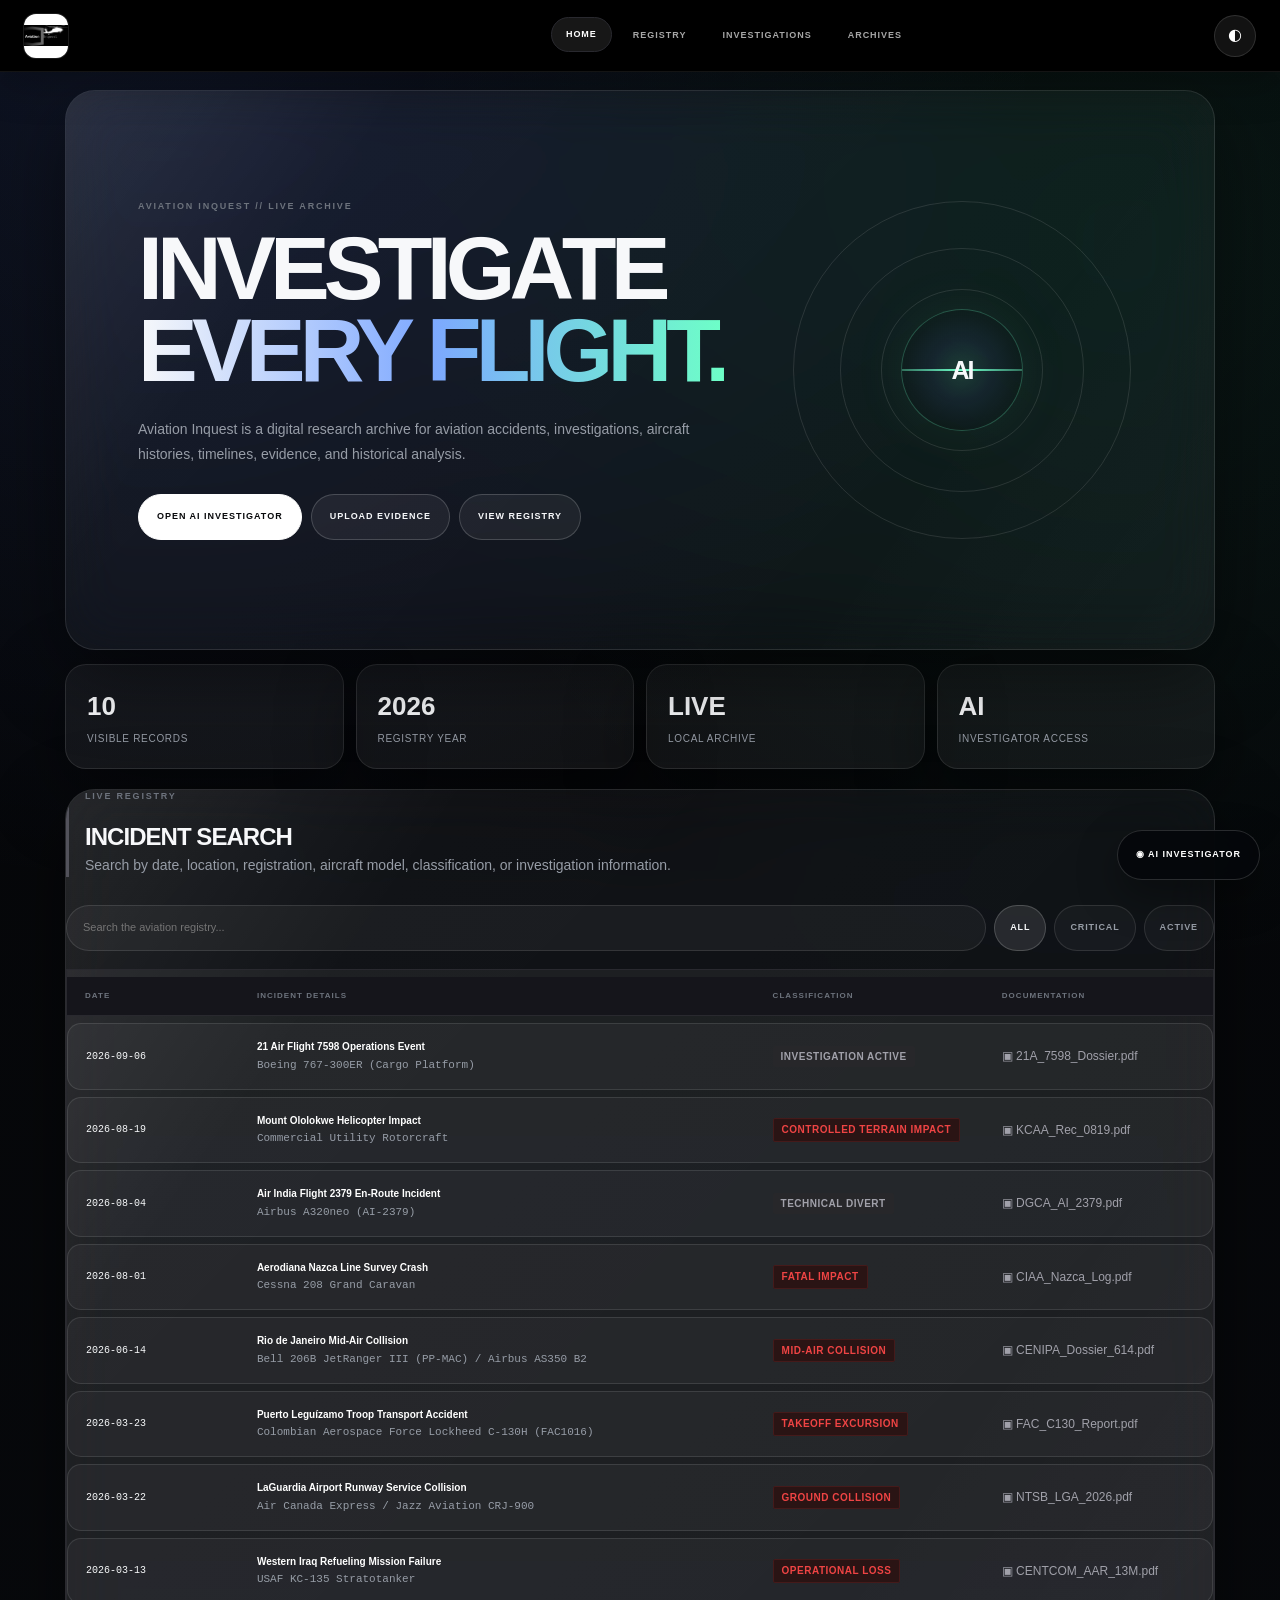
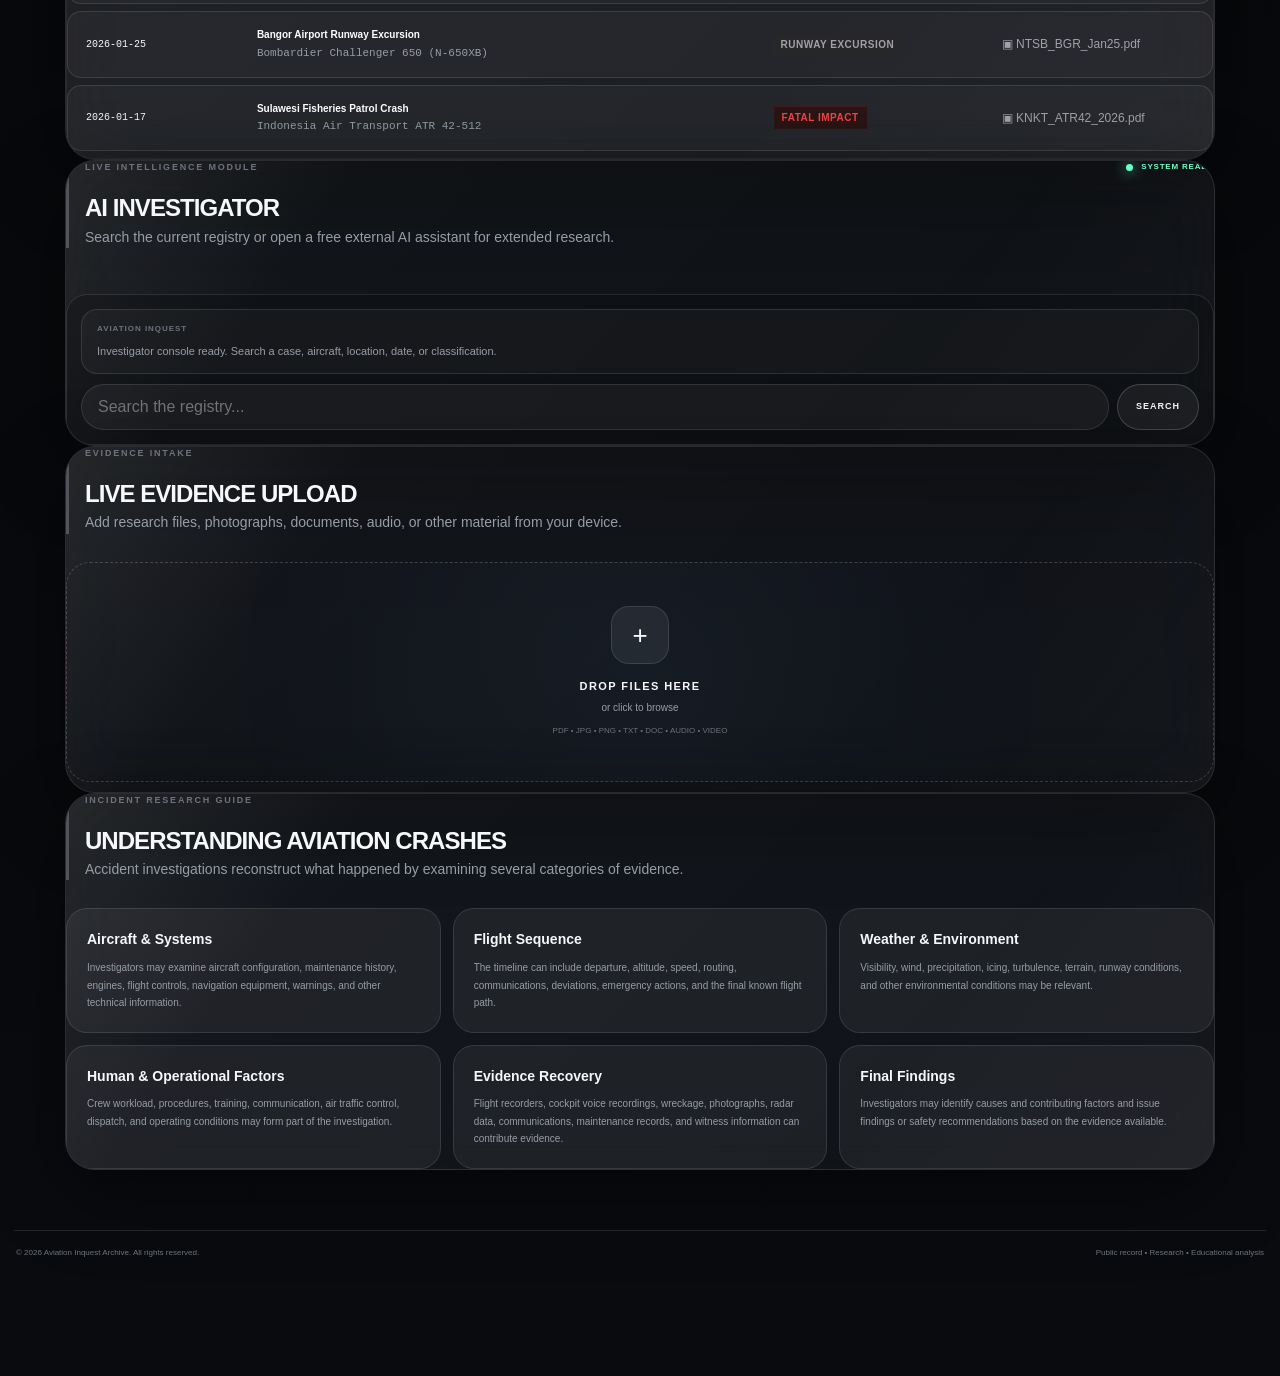
==== commit cda9d46b: "Update fmt.Println message from 'Hello' to 'Goodbye'" ====
--- a/index.html
+++ b/index.html
@@ -1,318 +1,253 @@
 <!DOCTYPE html>
 <html lang="en">
-
 <head>
   <meta charset="UTF-8">
   <meta name="viewport" content="width=device-width,initial-scale=1.0">
-
   <title>Aviation Inquest | Home</title>
 
   <link rel="stylesheet" href="styles.css">
 
   <style>
-
     /* =========================================================
-       AVIATION INQUEST // MODERN HOME OVERRIDES
-       HTML-ONLY DESIGN SYSTEM
+       AVIATION INQUEST HOME
+       Everything below is intentionally scoped to this page.
+       app.js and the existing GitHub setup remain untouched.
     ========================================================= */
 
     :root {
-      --bg: #040506;
-      --bg-soft: #090b0e;
+      --bg: #050608;
+      --bg2: #090b0f;
+      --text: #f7f8fa;
+      --muted: #979da7;
+      --muted2: #6d737d;
+
       --panel: rgba(255,255,255,.055);
-      --panel-hover: rgba(255,255,255,.075);
-      --glass: rgba(255,255,255,.065);
-      --glass-strong: rgba(255,255,255,.10);
-
-      --border: rgba(255,255,255,.12);
-      --border-strong: rgba(255,255,255,.20);
-
-      --text: #f7f8fa;
-      --muted: #9198a3;
-      --muted-2: #6d747e;
-
-      --accent: #74a7ff;
-      --accent-2: #6bffd0;
-      --danger: #ff6868;
-
-      --shadow:
-        0 20px 70px rgba(0,0,0,.45);
-
-      --radius-xl: 32px;
-      --radius-lg: 24px;
-      --radius-md: 18px;
-      --radius-sm: 13px;
-
-      --transition:
-        180ms cubic-bezier(.2,.8,.2,1);
-    }
-
-
-    /* ==============================
-       LIGHT MODE
-    ============================== */
-
-    body.light-mode {
-
-      --bg: #eef2f6;
-      --bg-soft: #e8edf3;
-
-      --panel: rgba(255,255,255,.62);
-      --panel-hover: rgba(255,255,255,.78);
-      --glass: rgba(255,255,255,.58);
-      --glass-strong: rgba(255,255,255,.78);
-
-      --border: rgba(20,30,45,.10);
-      --border-strong: rgba(20,30,45,.18);
-
-      --text: #11151b;
-      --muted: #626b77;
-      --muted-2: #7d8793;
-
-      --shadow:
-        0 22px 65px rgba(35,50,70,.14);
-    }
-
-
-    /* ==============================
-       GLOBAL
-    ============================== */
+      --panel2: rgba(255,255,255,.035);
+      --stroke: rgba(255,255,255,.11);
+      --stroke2: rgba(255,255,255,.18);
+
+      --accent: #7da8ff;
+      --green: #6dffc7;
+
+      --shadow: 0 24px 80px rgba(0,0,0,.45);
+
+      --r-xl: 30px;
+      --r-lg: 24px;
+      --r-md: 18px;
+      --r-pill: 999px;
+    }
+
+    * {
+      box-sizing: border-box;
+    }
 
     html {
       scroll-behavior: smooth;
     }
 
     body {
-      margin: 0;
-
-      background:
-        radial-gradient(
-          circle at 10% 0%,
-          rgba(90,140,255,.13),
-          transparent 28%
-        ),
-
-        radial-gradient(
-          circle at 90% 10%,
-          rgba(80,255,200,.08),
-          transparent 26%
-        ),
-
-        linear-gradient(
-          180deg,
-          var(--bg),
-          var(--bg-soft)
-        );
-
-      color: var(--text);
+      margin: 0 !important;
+      min-height: 100vh;
+
+      color: var(--text) !important;
+
+      background:
+        radial-gradient(circle at 12% 0%, rgba(90,130,255,.12), transparent 28%),
+        radial-gradient(circle at 88% 8%, rgba(70,255,190,.07), transparent 25%),
+        linear-gradient(180deg, var(--bg), var(--bg2)) !important;
+
+      overflow-x: hidden;
 
       transition:
         background .3s ease,
         color .3s ease;
-
-      overflow-x: hidden;
-    }
-
-
-    * {
-      box-sizing: border-box;
-    }
-
-
-    a,
-    button,
-    input {
-      -webkit-tap-highlight-color: transparent;
-    }
-
-
-    button,
-    a {
-      font: inherit;
-    }
-
-
-    /* ==============================
-       BLACK TOP BAR
-    ============================== */
-
-    nav {
+    }
+
+    /* =========================================================
+       LIGHT MODE
+    ========================================================= */
+
+    body.light-mode {
+      --bg: #f4f6f9;
+      --bg2: #e9edf2;
+
+      --text: #11151b;
+      --muted: #5e6671;
+      --muted2: #7b838e;
+
+      --panel: rgba(255,255,255,.78);
+      --panel2: rgba(255,255,255,.55);
+      --stroke: rgba(15,25,40,.10);
+      --stroke2: rgba(15,25,40,.16);
+
+      --shadow: 0 22px 60px rgba(36,48,65,.12);
+
+      background:
+        radial-gradient(circle at 10% 0%, rgba(110,150,255,.12), transparent 28%),
+        radial-gradient(circle at 90% 5%, rgba(80,210,170,.08), transparent 25%),
+        linear-gradient(180deg, var(--bg), var(--bg2)) !important;
+    }
+
+    /* =========================================================
+       TOP BAR
+    ========================================================= */
+
+    body > nav {
       position: sticky !important;
-      top: 0;
-      z-index: 9999;
-
-      height: 74px;
-
-      display: flex;
-      align-items: center;
-      justify-content: space-between;
-
-      padding:
-        0 clamp(14px, 4vw, 42px);
-
-      background:
-        rgba(0,0,0,.96) !important;
-
-      border-bottom:
-        1px solid rgba(255,255,255,.08);
+      top: 0 !important;
+      left: 0 !important;
+      right: 0 !important;
+      z-index: 9000 !important;
+
+      width: 100% !important;
+      height: 72px !important;
+
+      margin: 0 !important;
+      padding: 0 24px !important;
+
+      display: flex !important;
+      align-items: center !important;
+      justify-content: space-between !important;
+
+      background: #000 !important;
+      border-bottom: 1px solid rgba(255,255,255,.08) !important;
+
+      box-shadow: 0 12px 40px rgba(0,0,0,.24) !important;
+
+      backdrop-filter: blur(22px) saturate(150%);
+      -webkit-backdrop-filter: blur(22px) saturate(150%);
+    }
+
+    .logo-area {
+      flex: 0 0 auto;
+    }
+
+    .logo-area a {
+      display: flex !important;
+      align-items: center !important;
+      text-decoration: none !important;
+    }
+
+    .logo-image {
+      width: 44px !important;
+      height: 44px !important;
+      object-fit: contain !important;
+
+      display: block !important;
+
+      border-radius: 12px;
+
+      background: #fff;
 
       box-shadow:
-        0 14px 40px rgba(0,0,0,.20);
-
-      backdrop-filter:
-        blur(24px) saturate(150%);
-
-      -webkit-backdrop-filter:
-        blur(24px) saturate(150%);
-    }
-
-
-    .logo-area a {
-      display: flex;
-      align-items: center;
-      text-decoration: none;
-    }
-
-
-    .logo-image {
-      width: 40px !important;
-      height: 40px !important;
-      object-fit: contain;
-      display: block;
-    }
-
+        0 0 0 1px rgba(255,255,255,.10);
+    }
 
     .nav-links {
-      display: flex;
-      align-items: center;
-      gap: 7px;
-    }
-
+      display: flex !important;
+      align-items: center !important;
+      justify-content: center !important;
+
+      gap: 6px !important;
+    }
 
     .nav-links a {
-      color: rgba(255,255,255,.66) !important;
-
-      text-decoration: none;
-
-      padding:
-        10px 14px;
-
-      border-radius: 999px;
-
-      font-size: 10px;
-      font-weight: 800;
-
-      letter-spacing: .10em;
+      color: rgba(255,255,255,.65) !important;
+
+      text-decoration: none !important;
+
+      padding: 10px 14px !important;
+
+      border-radius: var(--r-pill) !important;
+
+      font-size: 9px !important;
+      font-weight: 900 !important;
+      letter-spacing: .11em !important;
 
       transition:
-        background var(--transition),
-        color var(--transition),
-        transform var(--transition);
-    }
-
+        background .18s ease,
+        color .18s ease,
+        transform .18s ease !important;
+    }
 
     .nav-links a:hover,
     .nav-links a.active {
-      color: white !important;
-
-      background:
-        rgba(255,255,255,.09);
-
-      transform:
-        translateY(-1px);
-    }
-
-
-    /* ==============================
-       THEME BUTTON
-    ============================== */
+      color: #fff !important;
+      background: rgba(255,255,255,.09) !important;
+      transform: translateY(-1px);
+    }
 
     .theme-toggle {
-
       width: 42px;
       height: 42px;
 
-      margin-left: 8px;
-
-      border: 1px solid rgba(255,255,255,.13);
-
-      border-radius: 50%;
-
-      background:
-        rgba(255,255,255,.07);
-
-      color: white;
-
-      cursor: pointer;
+      margin-left: 10px;
 
       display: grid;
       place-items: center;
 
-      font-size: 17px;
-
-      box-shadow:
-        inset 0 1px rgba(255,255,255,.08);
+      border: 1px solid rgba(255,255,255,.13);
+      border-radius: 50%;
+
+      background: rgba(255,255,255,.07);
+
+      color: #fff;
+
+      cursor: pointer;
 
       transition:
-        transform var(--transition),
-        background var(--transition);
-    }
-
+        transform .18s ease,
+        background .18s ease;
+    }
 
     .theme-toggle:hover {
-      transform:
-        rotate(12deg)
-        scale(1.05);
-
-      background:
-        rgba(255,255,255,.13);
-    }
-
-
-    /* ==============================
-       MAIN
-    ============================== */
-
-    .container {
-      width:
-        min(1420px, calc(100% - 28px));
+      transform: rotate(10deg) scale(1.04);
+      background: rgba(255,255,255,.12);
+    }
+
+    /* =========================================================
+       CONTAINER
+    ========================================================= */
+
+    body > .container {
+      width: min(1400px, calc(100% - 28px)) !important;
 
       margin:
-        22px auto 80px;
-    }
-
-
-    /* ==============================
-       GLASS SYSTEM
-    ============================== */
+        18px auto 60px !important;
+
+      padding: 0 !important;
+    }
+
+    /* =========================================================
+       GLASS PANELS
+    ========================================================= */
 
     .glass-hero,
     .glass-panel {
 
       position: relative;
 
-      border:
-        1px solid var(--border);
+      border: 1px solid var(--stroke) !important;
+
+      border-radius: var(--r-xl) !important;
 
       background:
         linear-gradient(
           135deg,
-          var(--glass-strong),
-          var(--glass)
-        );
+          var(--panel),
+          var(--panel2)
+        ) !important;
+
+      box-shadow: var(--shadow) !important;
 
       backdrop-filter:
-        blur(28px) saturate(155%);
+        blur(28px) saturate(150%) !important;
 
       -webkit-backdrop-filter:
-        blur(28px) saturate(155%);
-
-      box-shadow:
-        var(--shadow);
+        blur(28px) saturate(150%) !important;
 
       overflow: hidden;
     }
-
 
     .glass-hero::before,
     .glass-panel::before {
@@ -320,105 +255,70 @@
       content: "";
 
       position: absolute;
-
       inset: 0;
 
       pointer-events: none;
 
       background:
         linear-gradient(
-          115deg,
-          rgba(255,255,255,.09),
+          125deg,
+          rgba(255,255,255,.08),
           transparent 22%,
           transparent 72%,
           rgba(255,255,255,.025)
         );
     }
 
-
-    .glass-panel {
-      margin-top: 18px;
+    /* =========================================================
+       HERO
+    ========================================================= */
+
+    .glass-hero {
+
+      min-height: 560px !important;
 
       padding:
-        clamp(20px, 3vw, 34px);
-
-      border-radius:
-        var(--radius-xl);
-    }
-
-
-    /* ==============================
-       HERO
-    ============================== */
-
-    .glass-hero {
-
-      min-height:
-        575px;
-
-      padding:
-        clamp(28px, 6vw, 78px);
-
-      border-radius:
-        36px;
-
-      display:
-        flex;
-
-      align-items:
-        center;
-
-      justify-content:
-        space-between;
-
-      gap:
-        40px;
-    }
-
+        clamp(28px, 6vw, 72px) !important;
+
+      display: flex;
+
+      align-items: center;
+
+      justify-content: space-between;
+
+      gap: 40px;
+    }
 
     .hero-copy {
       position: relative;
       z-index: 2;
 
-      width:
-        min(720px, 100%);
-    }
-
+      max-width: 760px;
+    }
 
     .eyebrow {
 
-      color:
-        var(--muted-2);
+      color: var(--muted2) !important;
+
+      font-size: 9px !important;
+      font-weight: 900 !important;
+
+      letter-spacing: .20em !important;
+
+      margin-bottom: 14px !important;
+    }
+
+    .hero-copy h1 {
+
+      margin: 0 !important;
 
       font-size:
-        9px;
-
-      font-weight:
-        900;
-
-      letter-spacing:
-        .20em;
-
-      margin-bottom:
-        13px;
-    }
-
-
-    .hero-copy h1 {
-
-      margin:
-        0;
-
-      font-size:
-        clamp(48px, 7vw, 96px);
-
-      line-height:
-        .90;
-
-      letter-spacing:
-        -.065em;
-    }
-
+        clamp(48px, 7vw, 94px) !important;
+
+      line-height: .91 !important;
+
+      letter-spacing: -.065em !important;
+    }
 
     .hero-copy h1 span {
 
@@ -427,286 +327,787 @@
           90deg,
           var(--text),
           var(--accent),
-          var(--accent-2)
+          var(--green)
         );
 
-      -webkit-background-clip:
-        text;
-
-      background-clip:
-        text;
+      -webkit-background-clip: text;
+      background-clip: text;
+
+      color: transparent;
+    }
+
+    .hero-copy p {
+
+      max-width: 680px;
+
+      margin: 26px 0 !important;
+
+      color: var(--muted) !important;
+
+      font-size: 14px !important;
+      line-height: 1.8 !important;
+    }
+
+    /* =========================================================
+       BUTTONS
+    ========================================================= */
+
+    .hero-actions {
+
+      display: flex !important;
+
+      flex-wrap: wrap;
+
+      gap: 9px !important;
+    }
+
+    .action-btn {
+
+      appearance: none;
+
+      min-height: 46px;
+
+      padding: 0 18px !important;
+
+      display: inline-flex !important;
+      align-items: center !important;
+      justify-content: center !important;
+
+      border:
+        1px solid var(--stroke2) !important;
+
+      border-radius:
+        var(--r-pill) !important;
+
+      background:
+        rgba(255,255,255,.06) !important;
 
       color:
-        transparent;
-    }
-
-
-    .hero-copy p {
-
-      max-width:
-        690px;
-
-      color:
-        var(--muted);
-
-      font-size:
-        14px;
-
-      line-height:
-        1.85;
-
-      margin:
-        28px 0;
-    }
-
-
-    /* ==============================
-       FUTURISTIC BUTTONS
-    ============================== */
-
-    .hero-actions {
-
-      display:
-        flex;
-
-      flex-wrap:
-        wrap;
-
-      gap:
-        10px;
-    }
-
-
-    .action-btn {
-
-      appearance: none;
-
-      display:
-        inline-flex;
-
-      align-items:
-        center;
-
-      justify-content:
-        center;
-
-      min-height:
-        46px;
-
-      padding:
-        0 18px;
-
-      border-radius:
-        999px;
-
-      border:
-        1px solid var(--border);
-
-      background:
-        linear-gradient(
-          180deg,
-          rgba(255,255,255,.10),
-          rgba(255,255,255,.045)
-        );
-
-      color:
-        var(--text);
-
-      text-decoration:
-        none;
-
-      font-size:
-        9px;
-
-      font-weight:
-        900;
-
-      letter-spacing:
-        .12em;
-
-      cursor:
-        pointer;
+        var(--text) !important;
+
+      text-decoration: none !important;
+
+      font-size: 9px !important;
+      font-weight: 900 !important;
+      letter-spacing: .11em !important;
+
+      cursor: pointer;
+
+      transition:
+        transform .18s ease,
+        background .18s ease,
+        border-color .18s ease,
+        box-shadow .18s ease !important;
+    }
+
+    .action-btn:hover {
+
+      transform:
+        translateY(-2px) !important;
+
+      background:
+        rgba(255,255,255,.11) !important;
+
+      border-color:
+        var(--stroke2) !important;
 
       box-shadow:
-        inset 0 1px rgba(255,255,255,.10),
-        0 8px 28px rgba(0,0,0,.12);
-
-      transition:
-        transform var(--transition),
-        background var(--transition),
-        border-color var(--transition),
-        box-shadow var(--transition);
-    }
-
-
-    .action-btn:hover {
-
-      transform:
-        translateY(-2px);
-
-      background:
-        linear-gradient(
-          180deg,
-          rgba(255,255,255,.16),
-          rgba(255,255,255,.07)
-        );
-
-      border-color:
-        var(--border-strong);
-
-      box-shadow:
-        inset 0 1px rgba(255,255,255,.12),
-        0 12px 36px rgba(0,0,0,.18);
-    }
-
+        0 10px 30px rgba(0,0,0,.15);
+    }
 
     .action-btn.primary {
 
-      background:
-        white;
-
-      color:
-        #08090b;
-
-      border-color:
-        white;
-    }
-
+      color: #08090b !important;
+
+      background: #fff !important;
+
+      border-color: #fff !important;
+    }
 
     .action-btn.primary:hover {
-
-      background:
-        #f4f5f7;
-
-      box-shadow:
-        0 12px 40px rgba(255,255,255,.10);
-    }
-
-
-    /* ==============================
-       HERO RADAR
-    ============================== */
+      background: #f2f3f5 !important;
+    }
+
+    /* =========================================================
+       RADAR
+    ========================================================= */
 
     .hero-visual {
 
-      width:
-        min(390px, 34vw);
-
-      aspect-ratio:
-        1;
-
-      flex-shrink:
-        0;
-
-      display:
-        grid;
-
-      place-items:
-        center;
-
-      position:
-        relative;
-    }
-
+      width: 360px;
+      aspect-ratio: 1;
+
+      flex-shrink: 0;
+
+      position: relative;
+
+      display: grid;
+
+      place-items: center;
+    }
 
     .radar-ring {
 
-      position:
-        absolute;
+      position: absolute;
 
       border:
         1px solid rgba(255,255,255,.11);
 
-      border-radius:
-        50%;
-    }
-
+      border-radius: 50%;
+    }
 
     .radar-one {
-      width: 44%;
-      height: 44%;
-    }
-
+      width: 45%;
+      height: 45%;
+    }
 
     .radar-two {
       width: 68%;
       height: 68%;
     }
 
-
     .radar-three {
       width: 94%;
       height: 94%;
     }
 
-
     .radar-core {
 
-      width:
-        35%;
-
-      aspect-ratio:
-        1;
-
-      border-radius:
-        50%;
-
-      display:
-        grid;
-
-      place-items:
-        center;
-
-      position:
-        relative;
-
-      overflow:
-        hidden;
+      position: relative;
+
+      width: 34%;
+      aspect-ratio: 1;
+
+      display: grid;
+      place-items: center;
 
       border:
-        1px solid rgba(120,255,210,.24);
+        1px solid rgba(110,255,200,.25);
+
+      border-radius: 50%;
 
       background:
         radial-gradient(
           circle,
-          rgba(110,255,190,.16),
-          rgba(80,120,255,.07),
-          transparent 72%
+          rgba(110,255,200,.15),
+          rgba(100,140,255,.08),
+          transparent 70%
         );
 
       box-shadow:
-        0 0 60px rgba(100,255,190,.08);
-    }
-
+        0 0 55px rgba(100,255,190,.08);
+
+      overflow: hidden;
+    }
 
     .radar-core::before {
 
-      content:
-        "";
-
-      position:
-        absolute;
-
-      width:
-        160%;
-
-      height:
-        2px;
+      content: "";
+
+      position: absolute;
+
+      width: 160%;
+      height: 2px;
 
       background:
         linear-gradient(
           90deg,
           transparent,
-          var(--accent-2),
+          var(--green),
           transparent
         );
 
       animation:
-        sweep 2.8s linear infinite;
-    }
-
+        radarSweep 3s linear infinite;
+    }
 
     .radar-core span {
+
+      position: relative;
+      z-index: 2;
+
+      font-size: 25px;
+      font-weight: 900;
+
+      letter-spacing: -.08em;
+    }
+
+    @keyframes radarSweep {
+      from { transform: rotate(0deg); }
+      to { transform: rotate(360deg); }
+    }
+
+    /* =========================================================
+       STATS
+    ========================================================= */
+
+    .stats {
+
+      display: grid !important;
+
+      grid-template-columns:
+        repeat(4, minmax(0, 1fr)) !important;
+
+      gap: 12px !important;
+
+      margin-top: 14px !important;
+    }
+
+    .stat {
+
+      padding: 21px !important;
+
+      border: 1px solid var(--stroke) !important;
+
+      border-radius: 21px !important;
+
+      background: var(--panel) !important;
+
+      box-shadow: var(--shadow);
+
+      transition:
+        transform .18s ease,
+        background .18s ease;
+    }
+
+    .stat:hover {
+
+      transform:
+        translateY(-2px);
+
+      background:
+        var(--panel);
+    }
+
+    .stat strong {
+
+      display: block;
+
+      color: var(--text) !important;
+
+      font-size: 26px !important;
+      font-weight: 900 !important;
+    }
+
+    .stat span {
+
+      display: block;
+
+      margin-top: 5px;
+
+      color: var(--muted) !important;
+
+      font-size: 10px !important;
+    }
+
+    /* =========================================================
+       HEADERS
+    ========================================================= */
+
+    .glass-panel > header,
+    .glass-panel > .ai-header {
+
+      position: relative;
+
+      z-index: 2;
+    }
+
+    header h1,
+    header h2 {
+
+      color: var(--text) !important;
+
+      letter-spacing: -.04em !important;
+    }
+
+    header p {
+
+      color: var(--muted) !important;
+    }
+
+    /* =========================================================
+       SEARCH
+    ========================================================= */
+
+    .toolbar {
+
+      position: relative;
+      z-index: 2;
+
+      display: flex !important;
+
+      flex-wrap: wrap;
+
+      gap: 8px !important;
+
+      margin-top: 18px !important;
+    }
+
+    .search-wrap {
+
+      flex: 1 1 320px;
+
+      position: relative;
+
+      min-width: 0;
+    }
+
+    .search-box {
+
+      width: 100% !important;
+
+      min-height: 46px;
+
+      padding:
+        0 46px 0 16px !important;
+
+      border:
+        1px solid var(--stroke) !important;
+
+      border-radius:
+        var(--r-pill) !important;
+
+      outline: none !important;
+
+      background:
+        rgba(255,255,255,.045) !important;
+
+      color:
+        var(--text) !important;
+
+      font-size:
+        11px !important;
+    }
+
+    .light-mode .search-box {
+      background: rgba(255,255,255,.80) !important;
+    }
+
+    .clear-search {
+
+      position: absolute;
+
+      top: 6px;
+      right: 6px;
+
+      width: 34px;
+      height: 34px;
+
+      border: 0;
+
+      border-radius: 50%;
+
+      background:
+        rgba(255,255,255,.08);
+
+      color:
+        var(--muted);
+
+      cursor: pointer;
+    }
+
+    .filter-btn {
+
+      min-height: 44px;
+
+      padding: 0 15px !important;
+
+      border:
+        1px solid var(--stroke) !important;
+
+      border-radius:
+        var(--r-pill) !important;
+
+      background:
+        var(--panel2) !important;
+
+      color:
+        var(--muted) !important;
+
+      font-size: 9px !important;
+      font-weight: 900 !important;
+
+      letter-spacing: .10em !important;
+
+      cursor: pointer;
+    }
+
+    .filter-btn:hover,
+    .filter-btn.active {
+
+      color:
+        var(--text) !important;
+
+      background:
+        rgba(255,255,255,.10) !important;
+
+      border-color:
+        var(--stroke2) !important;
+    }
+
+    /* =========================================================
+       TABLE
+    ========================================================= */
+
+    .registry-table {
+
+      position: relative;
+
+      z-index: 2;
+
+      width: 100% !important;
+
+      margin-top: 18px !important;
+
+      border-collapse: separate !important;
+
+      border-spacing: 0 7px !important;
+    }
+
+    .registry-table thead th {
+
+      color: var(--muted2) !important;
+
+      font-size: 8px !important;
+
+      letter-spacing: .13em !important;
+
+      text-align: left;
+    }
+
+    .registry-table tbody tr {
+
+      background:
+        rgba(255,255,255,.035);
+
+      transition:
+        transform .18s ease,
+        background .18s ease;
+    }
+
+    .registry-table tbody tr:hover {
+
+      background:
+        rgba(255,255,255,.08);
+
+      transform:
+        translateX(2px);
+    }
+
+    .registry-table td {
+
+      color:
+        var(--text) !important;
+
+      border-top:
+        1px solid var(--stroke) !important;
+
+      border-bottom:
+        1px solid var(--stroke) !important;
+
+      font-size:
+        10px !important;
+    }
+
+    .registry-table td:first-child {
+      border-left:
+        1px solid var(--stroke) !important;
+
+      border-radius:
+        14px 0 0 14px;
+    }
+
+    .registry-table td:last-child {
+      border-right:
+        1px solid var(--stroke) !important;
+
+      border-radius:
+        0 14px 14px 0;
+    }
+
+    /* =========================================================
+       AI SECTION
+    ========================================================= */
+
+    .ai-header {
+
+      display: flex;
+
+      justify-content: space-between;
+
+      align-items: flex-start;
+
+      gap: 20px;
+    }
+
+    .ai-status {
+
+      flex-shrink: 0;
+
+      display: inline-flex;
+
+      align-items: center;
+
+      gap: 8px;
+
+      color:
+        var(--green);
+
+      font-size: 8px;
+
+      font-weight: 900;
+
+      letter-spacing: .10em;
+    }
+
+    .ai-status span {
+
+      width: 7px;
+      height: 7px;
+
+      border-radius: 50%;
+
+      background:
+        var(--green);
+
+      box-shadow:
+        0 0 14px var(--green);
+    }
+
+    .ai-console {
+
+      position: relative;
+
+      z-index: 2;
+
+      margin-top: 18px;
+
+      padding: 14px;
+
+      border:
+        1px solid var(--stroke);
+
+      border-radius: 21px;
+
+      background:
+        rgba(0,0,0,.16);
+    }
+
+    .light-mode .ai-console {
+      background:
+        rgba(255,255,255,.40);
+    }
+
+    .ai-message {
+
+      padding: 13px 15px;
+
+      margin-bottom: 8px;
+
+      border:
+        1px solid var(--stroke);
+
+      border-radius: 16px;
+
+      background:
+        rgba(255,255,255,.035);
+    }
+
+    .ai-label {
+
+      color:
+        var(--muted2);
+
+      font-size:
+        8px;
+
+      font-weight:
+        900;
+
+      letter-spacing:
+        .12em;
+
+      margin-bottom:
+        6px;
+    }
+
+    .ai-message p {
+
+      margin: 0;
+
+      color:
+        var(--muted);
+
+      font-size:
+        11px;
+
+      line-height:
+        1.65;
+    }
+
+    .ai-input {
+
+      display:
+        flex;
+
+      gap:
+        8px;
+
+      margin-top:
+        10px;
+    }
+
+    .ai-input input {
+
+      flex: 1;
+
+      min-width: 0;
+
+      height: 46px;
+
+      padding:
+        0 16px;
+
+      border:
+        1px solid var(--stroke);
+
+      border-radius:
+        var(--r-pill);
+
+      outline: none;
+
+      background:
+        rgba(255,255,255,.05);
+
+      color:
+        var(--text);
+    }
+
+    /* =========================================================
+       UPLOAD
+    ========================================================= */
+
+    .upload-zone {
+
+      position: relative;
+
+      z-index: 2;
+
+      min-height:
+        220px;
+
+      margin-top:
+        18px;
+
+      display:
+        flex;
+
+      flex-direction:
+        column;
+
+      align-items:
+        center;
+
+      justify-content:
+        center;
+
+      text-align:
+        center;
+
+      border:
+        1px dashed var(--stroke2);
+
+      border-radius:
+        24px;
+
+      background:
+        radial-gradient(
+          circle,
+          rgba(110,170,255,.05),
+          transparent 70%
+        );
+
+      cursor:
+        pointer;
+
+      transition:
+        transform .18s ease,
+        border-color .18s ease,
+        background .18s ease;
+    }
+
+    .upload-zone:hover,
+    .upload-zone.dragging {
+
+      transform:
+        translateY(-2px);
+
+      border-color:
+        rgba(110,255,190,.50);
+
+      background:
+        radial-gradient(
+          circle,
+          rgba(110,255,190,.09),
+          transparent 70%
+        );
+    }
+
+    .upload-symbol {
+
+      width: 58px;
+      height: 58px;
+
+      display: grid;
+      place-items: center;
+
+      border-radius: 18px;
+
+      background:
+        rgba(255,255,255,.07);
+
+      border:
+        1px solid var(--stroke);
+
+      font-size: 26px;
+    }
+
+    .upload-zone h3 {
+
+      margin:
+        14px 0 5px;
+
+      font-size:
+        11px;
+
+      letter-spacing:
+        .13em;
+    }
+
+    .upload-zone p {
+
+      margin: 0;
+
+      color:
+        var(--muted);
+
+      font-size:
+        10px;
+    }
+
+    .upload-zone span {
+
+      margin-top:
+        9px;
+
+      color:
+        var(--muted2);
+
+      font-size:
+        8px;
+    }
+
+    .uploaded-files {
 
       position:
         relative;
@@ -714,1046 +1115,199 @@
       z-index:
         2;
 
+      display:
+        grid;
+
+      gap:
+        8px;
+
+      margin-top:
+        10px;
+    }
+
+    /* =========================================================
+       INFO CARDS
+    ========================================================= */
+
+    .card-grid {
+
+      position:
+        relative;
+
+      z-index:
+        2;
+
+      display:
+        grid;
+
+      grid-template-columns:
+        repeat(3, minmax(0, 1fr));
+
+      gap:
+        12px;
+
+      margin-top:
+        18px;
+    }
+
+    .card {
+
+      padding:
+        20px;
+
+      border:
+        1px solid var(--stroke);
+
+      border-radius:
+        21px;
+
+      background:
+        var(--panel);
+
+      transition:
+        transform .18s ease,
+        background .18s ease;
+    }
+
+    .card:hover {
+
+      transform:
+        translateY(-3px);
+
+      background:
+        var(--panel);
+    }
+
+    .card h3 {
+
+      margin:
+        0 0 8px;
+
+      color:
+        var(--text);
+
       font-size:
-        25px;
+        14px;
+    }
+
+    .card p {
+
+      margin:
+        0;
+
+      color:
+        var(--muted);
+
+      font-size:
+        10px;
+
+      line-height:
+        1.75;
+    }
+
+    /* =========================================================
+       FLOATING AI BUTTON
+    ========================================================= */
+
+    .ai-launch {
+
+      position:
+        fixed !important;
+
+      right:
+        20px !important;
+
+      bottom:
+        20px !important;
+
+      z-index:
+        9500 !important;
+
+      min-height:
+        50px;
+
+      padding:
+        0 18px;
+
+      border:
+        1px solid rgba(255,255,255,.15);
+
+      border-radius:
+        var(--r-pill);
+
+      background:
+        rgba(5,7,10,.90);
+
+      color:
+        #fff;
+
+      box-shadow:
+        0 16px 40px rgba(0,0,0,.35);
+
+      backdrop-filter:
+        blur(18px);
+
+      -webkit-backdrop-filter:
+        blur(18px);
+
+      font-size:
+        9px;
 
       font-weight:
         900;
 
       letter-spacing:
-        -.08em;
-    }
-
-
-    @keyframes sweep {
-
-      from {
-        transform:
-          rotate(0deg);
-      }
-
-      to {
-        transform:
-          rotate(360deg);
-      }
-    }
-
-
-    /* ==============================
-       STATS
-    ============================== */
-
-    .stats {
-
-      display:
-        grid;
-
-      grid-template-columns:
-        repeat(4, 1fr);
-
-      gap:
-        12px;
-
-      margin-top:
-        16px;
-    }
-
-
-    .stat {
-
-      padding:
-        22px;
-
-      border:
-        1px solid var(--border);
-
-      border-radius:
-        22px;
-
-      background:
-        var(--panel);
-
-      backdrop-filter:
-        blur(20px);
-
-      -webkit-backdrop-filter:
-        blur(20px);
-
-      box-shadow:
-        var(--shadow);
-
-      transition:
-        transform var(--transition),
-        background var(--transition);
-    }
-
-
-    .stat:hover {
-
-      transform:
-        translateY(-2px);
-
-      background:
-        var(--panel-hover);
-    }
-
-
-    .stat strong {
-
-      display:
-        block;
-
-      font-size:
-        26px;
-
-      font-weight:
-        900;
-
-      letter-spacing:
-        -.04em;
-    }
-
-
-    .stat span {
-
-      display:
-        block;
-
-      margin-top:
-        5px;
-
-      color:
-        var(--muted);
-
-      font-size:
-        10px;
-    }
-
-
-    /* ==============================
-       HEADERS
-    ============================== */
-
-    header {
-
-      position:
-        relative;
-
-      z-index:
-        2;
-    }
-
-
-    header h1,
-    header h2 {
-
-      margin:
-        0;
-
-      letter-spacing:
-        -.045em;
-    }
-
-
-    header h1 {
-      font-size:
-        clamp(34px, 4vw, 58px);
-    }
-
-
-    header h2 {
-      font-size:
-        clamp(24px, 3vw, 34px);
-    }
-
-
-    header p {
-
-      max-width:
-        750px;
-
-      color:
-        var(--muted);
-
-      font-size:
-        12px;
-
-      line-height:
-        1.75;
-    }
-
-
-    /* ==============================
-       SEARCH
-    ============================== */
-
-    .toolbar {
-
-      display:
-        flex;
-
-      flex-wrap:
-        wrap;
-
-      gap:
-        8px;
-
-      margin-top:
-        20px;
-
-      position:
-        relative;
-
-      z-index:
-        2;
-    }
-
-
-    .search-wrap {
-
-      flex:
-        1 1 320px;
-
-      display:
-        flex;
-
-      position:
-        relative;
-    }
-
-
-    .search-box {
-
-      width:
-        100%;
-
-      min-height:
-        48px;
-
-      padding:
-        0 48px 0 16px;
-
-      border:
-        1px solid var(--border);
-
-      border-radius:
-        999px;
-
-      outline:
-        none;
-
-      background:
-        rgba(255,255,255,.045);
-
-      color:
-        var(--text);
-
-      font-size:
-        12px;
-
-      transition:
-        border-color var(--transition),
-        background var(--transition);
-    }
-
-
-    .light-mode .search-box {
-      background:
-        rgba(255,255,255,.75);
-    }
-
-
-    .search-box:focus {
-
-      border-color:
-        rgba(110,170,255,.50);
-
-      background:
-        rgba(255,255,255,.075);
-    }
-
-
-    .clear-search {
-
-      position:
-        absolute;
-
-      right:
-        7px;
-
-      top:
-        7px;
-
-      width:
-        34px;
-
-      height:
-        34px;
-
-      border:
-        0;
-
-      border-radius:
-        50%;
-
-      background:
-        rgba(255,255,255,.08);
-
-      color:
-        var(--muted);
+        .11em;
 
       cursor:
         pointer;
     }
 
-
-    .filter-btn {
-
-      min-height:
-        44px;
-
-      padding:
-        0 15px;
+    /* =========================================================
+       AI WINDOW
+    ========================================================= */
+
+    .ai-window {
+
+      position:
+        fixed !important;
+
+      right:
+        20px !important;
+
+      bottom:
+        82px !important;
+
+      z-index:
+        9600 !important;
+
+      width:
+        min(390px, calc(100vw - 24px));
 
       border:
-        1px solid var(--border);
-
-      border-radius:
-        999px;
-
-      color:
-        var(--muted);
-
-      background:
-        rgba(255,255,255,.045);
-
-      font-size:
-        9px;
-
-      font-weight:
-        900;
-
-      letter-spacing:
-        .12em;
-
-      cursor:
-        pointer;
-
-      transition:
-        all var(--transition);
-    }
-
-
-    .filter-btn:hover,
-    .filter-btn.active {
-
-      color:
-        var(--text);
-
-      background:
-        rgba(255,255,255,.10);
-
-      border-color:
-        var(--border-strong);
-
-      transform:
-        translateY(-1px);
-    }
-
-
-    /* ==============================
-       TABLE
-    ============================== */
-
-    .registry-table {
-
-      width:
-        100%;
-
-      margin-top:
-        18px;
-
-      border-collapse:
-        separate;
-
-      border-spacing:
-        0 7px;
-
-      position:
-        relative;
-
-      z-index:
-        2;
-    }
-
-
-    .registry-table thead th {
-
-      color:
-        var(--muted-2);
-
-      font-size:
-        8px;
-
-      letter-spacing:
-        .15em;
-
-      font-weight:
-        900;
-
-      text-align:
-        left;
-
-      padding:
-        8px 12px;
-    }
-
-
-    .registry-table tbody tr {
-
-      background:
-        rgba(255,255,255,.035);
-
-      transition:
-        transform var(--transition),
-        background var(--transition);
-    }
-
-
-    .registry-table tbody tr:hover {
-
-      background:
-        rgba(255,255,255,.075);
-
-      transform:
-        translateX(3px);
-    }
-
-
-    .registry-table td {
-
-      padding:
-        14px 12px;
-
-      border-top:
-        1px solid var(--border);
-
-      border-bottom:
-        1px solid var(--border);
-
-      font-size:
-        11px;
-    }
-
-
-    .registry-table td:first-child {
-
-      border-left:
-        1px solid var(--border);
-
-      border-radius:
-        15px 0 0 15px;
-    }
-
-
-    .registry-table td:last-child {
-
-      border-right:
-        1px solid var(--border);
-
-      border-radius:
-        0 15px 15px 0;
-    }
-
-
-    /* ==============================
-       AI PANEL
-    ============================== */
-
-    .ai-panel {
-
-      min-height:
-        300px;
-    }
-
-
-    .ai-header {
-
-      display:
-        flex;
-
-      justify-content:
-        space-between;
-
-      align-items:
-        flex-start;
-
-      gap:
-        20px;
-
-      position:
-        relative;
-
-      z-index:
-        2;
-    }
-
-
-    .ai-status {
-
-      flex-shrink:
-        0;
-
-      display:
-        inline-flex;
-
-      align-items:
-        center;
-
-      gap:
-        8px;
-
-      color:
-        var(--accent-2);
-
-      font-size:
-        8px;
-
-      font-weight:
-        900;
-
-      letter-spacing:
-        .12em;
-    }
-
-
-    .ai-status span {
-
-      width:
-        7px;
-
-      height:
-        7px;
-
-      border-radius:
-        50%;
-
-      background:
-        var(--accent-2);
-
-      box-shadow:
-        0 0 15px var(--accent-2);
-    }
-
-
-    .ai-console {
-
-      position:
-        relative;
-
-      z-index:
-        2;
-
-      margin-top:
-        20px;
-
-      padding:
-        16px;
-
-      border:
-        1px solid var(--border);
-
-      border-radius:
-        24px;
-
-      background:
-        rgba(0,0,0,.16);
-    }
-
-
-    .light-mode .ai-console {
-      background:
-        rgba(255,255,255,.36);
-    }
-
-
-    .ai-message {
-
-      max-width:
-        820px;
-
-      padding:
-        14px 16px;
-
-      margin-bottom:
-        9px;
-
-      border:
-        1px solid var(--border);
-
-      border-radius:
-        17px;
-
-      background:
-        rgba(255,255,255,.04);
-    }
-
-
-    .ai-label {
-
-      color:
-        var(--muted-2);
-
-      font-size:
-        8px;
-
-      font-weight:
-        900;
-
-      letter-spacing:
-        .14em;
-
-      margin-bottom:
-        6px;
-    }
-
-
-    .ai-message p {
-
-      margin:
-        0;
-
-      color:
-        var(--muted);
-
-      font-size:
-        11px;
-
-      line-height:
-        1.7;
-    }
-
-
-    .ai-input {
-
-      display:
-        flex;
-
-      gap:
-        8px;
-
-      margin-top:
-        12px;
-    }
-
-
-    .ai-input input {
-
-      flex:
-        1;
-
-      min-width:
-        0;
-
-      height:
-        48px;
-
-      padding:
-        0 16px;
-
-      border:
-        1px solid var(--border);
-
-      border-radius:
-        999px;
-
-      outline:
-        none;
-
-      background:
-        rgba(255,255,255,.05);
-
-      color:
-        var(--text);
-    }
-
-
-    /* ==============================
-       UPLOAD
-    ============================== */
-
-    .upload-zone {
-
-      position:
-        relative;
-
-      z-index:
-        2;
-
-      min-height:
-        240px;
-
-      margin-top:
-        20px;
-
-      border:
-        1px dashed var(--border-strong);
+        1px solid rgba(255,255,255,.14);
 
       border-radius:
         26px;
 
-      display:
-        flex;
-
-      flex-direction:
-        column;
-
-      align-items:
-        center;
-
-      justify-content:
-        center;
-
-      text-align:
-        center;
-
-      background:
-        radial-gradient(
-          circle at center,
-          rgba(110,170,255,.055),
-          transparent 68%
-        );
-
-      cursor:
-        pointer;
-
-      transition:
-        transform var(--transition),
-        border-color var(--transition),
-        background var(--transition);
-    }
-
-
-    .upload-zone:hover,
-    .upload-zone.dragging {
-
-      transform:
-        translateY(-2px);
-
-      border-color:
-        rgba(110,255,190,.55);
-
-      background:
-        radial-gradient(
-          circle at center,
-          rgba(110,255,190,.10),
-          transparent 68%
-        );
-    }
-
-
-    .upload-symbol {
-
-      width:
-        62px;
-
-      height:
-        62px;
-
-      display:
-        grid;
-
-      place-items:
-        center;
-
-      border-radius:
-        20px;
-
-      background:
-        rgba(255,255,255,.07);
-
-      border:
-        1px solid var(--border);
-
-      font-size:
-        28px;
-
-      font-weight:
-        300;
-    }
-
-
-    .upload-zone h3 {
-
-      margin:
-        15px 0 5px;
-
-      font-size:
-        12px;
-
-      font-weight:
-        900;
-
-      letter-spacing:
-        .14em;
-    }
-
-
-    .upload-zone p {
-
-      margin:
-        0;
-
-      color:
-        var(--muted);
-
-      font-size:
-        10px;
-    }
-
-
-    .upload-zone span {
-
-      margin-top:
-        10px;
-
-      color:
-        var(--muted-2);
-
-      font-size:
-        8px;
-    }
-
-
-    .uploaded-files {
-
-      position:
-        relative;
-
-      z-index:
-        2;
-
-      margin-top:
-        12px;
-
-      display:
-        grid;
-
-      gap:
-        8px;
-    }
-
-
-    /* ==============================
-       INFO CARDS
-    ============================== */
-
-    .card-grid {
-
-      position:
-        relative;
-
-      z-index:
-        2;
-
-      display:
-        grid;
-
-      grid-template-columns:
-        repeat(3, minmax(0, 1fr));
-
-      gap:
-        12px;
-
-      margin-top:
-        20px;
-    }
-
-
-    .card {
-
-      padding:
-        21px;
-
-      border:
-        1px solid var(--border);
-
-      border-radius:
-        22px;
-
-      background:
-        var(--panel);
-
-      backdrop-filter:
-        blur(18px);
-
-      -webkit-backdrop-filter:
-        blur(18px);
-
-      transition:
-        transform var(--transition),
-        background var(--transition),
-        border-color var(--transition);
-    }
-
-
-    .card:hover {
-
-      transform:
-        translateY(-3px);
-
-      background:
-        var(--panel-hover);
-
-      border-color:
-        var(--border-strong);
-    }
-
-
-    .card h3 {
-
-      margin:
-        0 0 9px;
-
-      font-size:
-        15px;
-
-      letter-spacing:
-        -.02em;
-    }
-
-
-    .card p {
-
-      margin:
-        0;
-
-      color:
-        var(--muted);
-
-      font-size:
-        11px;
-
-      line-height:
-        1.75;
-    }
-
-
-    /* ==============================
-       AI FLOATING WINDOW
-    ============================== */
-
-    .ai-launch {
-
-      position:
-        fixed;
-
-      right:
-        22px;
-
-      bottom:
-        22px;
-
-      z-index:
-        10000;
-
-      min-height:
-        52px;
-
-      padding:
-        0 18px;
-
-      border:
-        1px solid rgba(255,255,255,.17);
-
-      border-radius:
-        999px;
-
-      background:
-        rgba(8,10,13,.88);
-
-      color:
-        white;
-
-      backdrop-filter:
-        blur(22px);
-
-      -webkit-backdrop-filter:
-        blur(22px);
-
-      box-shadow:
-        0 16px 45px rgba(0,0,0,.35);
-
-      font-size:
-        9px;
-
-      font-weight:
-        900;
-
-      letter-spacing:
-        .12em;
-
-      cursor:
-        pointer;
-
-      transition:
-        transform var(--transition),
-        box-shadow var(--transition);
-    }
-
-
-    .ai-launch:hover {
-
-      transform:
-        translateY(-3px)
-        scale(1.02);
-
-      box-shadow:
-        0 20px 55px rgba(0,0,0,.45);
-    }
-
-
-    .ai-window {
-
-      position:
-        fixed;
-
-      right:
-        22px;
-
-      bottom:
-        88px;
-
-      width:
-        min(390px, calc(100vw - 28px));
-
-      z-index:
-        10001;
-
-      border:
-        1px solid rgba(255,255,255,.15);
-
-      border-radius:
-        28px;
-
-      background:
-        rgba(7,9,12,.92);
-
-      color:
-        white;
-
-      backdrop-filter:
-        blur(32px) saturate(150%);
-
-      -webkit-backdrop-filter:
-        blur(32px) saturate(150%);
-
-      box-shadow:
-        0 28px 90px rgba(0,0,0,.55);
-
       overflow:
         hidden;
 
+      background:
+        rgba(7,9,12,.94);
+
+      color:
+        #fff;
+
+      box-shadow:
+        0 30px 90px rgba(0,0,0,.55);
+
+      backdrop-filter:
+        blur(28px) saturate(150%);
+
+      -webkit-backdrop-filter:
+        blur(28px) saturate(150%);
+
       opacity:
         0;
 
@@ -1761,14 +1315,13 @@
         none;
 
       transform:
-        translateY(18px)
-        scale(.97);
+        translateY(14px)
+        scale(.98);
 
       transition:
-        opacity .22s ease,
-        transform .22s ease;
-    }
-
+        opacity .2s ease,
+        transform .2s ease;
+    }
 
     .ai-window.open {
 
@@ -1783,7 +1336,6 @@
         scale(1);
     }
 
-
     .ai-window-head {
 
       display:
@@ -1795,16 +1347,12 @@
       justify-content:
         space-between;
 
-      gap:
-        14px;
-
       padding:
-        16px 17px;
+        15px 16px;
 
       border-bottom:
-        1px solid rgba(255,255,255,.09);
-    }
-
+        1px solid rgba(255,255,255,.08);
+    }
 
     .ai-window-title {
 
@@ -1818,7 +1366,6 @@
         3px;
     }
 
-
     .ai-window-title strong {
 
       font-size:
@@ -1828,11 +1375,10 @@
         .10em;
     }
 
-
     .ai-window-title span {
 
       color:
-        #6effc5;
+        var(--green);
 
       font-size:
         7px;
@@ -1841,9 +1387,8 @@
         900;
 
       letter-spacing:
-        .12em;
-    }
-
+        .10em;
+    }
 
     .ai-close {
 
@@ -1863,7 +1408,7 @@
         rgba(255,255,255,.07);
 
       color:
-        white;
+        #fff;
 
       cursor:
         pointer;
@@ -1872,24 +1417,22 @@
         17px;
     }
 
-
     .ai-window-body {
 
       padding:
         22px;
     }
 
-
     .ai-orb {
 
       width:
-        58px;
+        60px;
 
       height:
-        58px;
+        60px;
 
       margin:
-        0 auto 16px;
+        0 auto 15px;
 
       display:
         grid;
@@ -1897,48 +1440,46 @@
       place-items:
         center;
 
+      border:
+        1px solid rgba(110,255,190,.22);
+
       border-radius:
         50%;
 
       background:
         radial-gradient(
           circle,
-          rgba(110,255,190,.20),
-          rgba(90,130,255,.09),
-          transparent
+          rgba(110,255,190,.18),
+          rgba(90,130,255,.08),
+          transparent 70%
         );
 
-      border:
-        1px solid rgba(110,255,190,.22);
-
-      box-shadow:
-        0 0 40px rgba(110,255,190,.08);
-
       font-size:
-        17px;
+        18px;
 
       font-weight:
         900;
     }
 
-
     .ai-window-body h2 {
+
+      margin:
+        0;
 
       text-align:
         center;
 
-      margin:
-        0;
-
       font-size:
         18px;
     }
 
-
     .ai-window-body p {
 
+      margin:
+        9px 0 16px;
+
       color:
-        rgba(255,255,255,.58);
+        rgba(255,255,255,.56);
 
       font-size:
         10px;
@@ -1948,11 +1489,7 @@
 
       text-align:
         center;
-
-      margin:
-        10px 0 17px;
-    }
-
+    }
 
     .ai-provider {
 
@@ -1966,16 +1503,16 @@
         8px;
 
       border:
-        1px solid rgba(255,255,255,.12);
+        1px solid rgba(255,255,255,.11);
 
       border-radius:
-        16px;
+        15px;
 
       background:
         rgba(255,255,255,.055);
 
       color:
-        white;
+        #fff;
 
       cursor:
         pointer;
@@ -1990,10 +1527,9 @@
         .10em;
 
       transition:
-        transform var(--transition),
-        background var(--transition);
-    }
-
+        transform .18s ease,
+        background .18s ease;
+    }
 
     .ai-provider:hover {
 
@@ -2004,67 +1540,110 @@
         rgba(255,255,255,.10);
     }
 
-
     .ai-window-note {
 
       margin-top:
-        15px;
+        14px;
 
       color:
-        rgba(255,255,255,.34);
+        rgba(255,255,255,.32);
 
       font-size:
         8px;
 
       line-height:
-        1.6;
+        1.55;
 
       text-align:
         center;
     }
 
-
-    /* ==============================
+    /* =========================================================
        FOOTER
-    ============================== */
-
-    footer {
+    ========================================================= */
+
+    body > footer {
+
+      position:
+        relative !important;
+
+      left:
+        auto !important;
+
+      right:
+        auto !important;
+
+      bottom:
+        auto !important;
 
       width:
-        min(1420px, calc(100% - 28px));
+        min(1400px, calc(100% - 28px)) !important;
 
       margin:
-        0 auto 30px;
+        0 auto 28px !important;
+
+      padding:
+        16px 2px !important;
 
       display:
-        flex;
+        flex !important;
+
+      align-items:
+        center !important;
 
       justify-content:
-        space-between;
+        space-between !important;
 
       gap:
         20px;
 
+      border-top:
+        1px solid var(--stroke) !important;
+
+      background:
+        transparent !important;
+
       color:
-        var(--muted-2);
+        var(--muted2) !important;
 
       font-size:
-        8px;
+        8px !important;
 
       line-height:
         1.6;
-    }
-
-
-    /* ==============================
-       RESPONSIVE
-    ============================== */
-
-    @media (max-width: 1050px) {
+
+      box-shadow:
+        none !important;
+    }
+
+    /* =========================================================
+       MODAL
+    ========================================================= */
+
+    .modal-backdrop {
+      z-index:
+        10000 !important;
+    }
+
+    /* =========================================================
+       MOBILE
+    ========================================================= */
+
+    @media (max-width: 900px) {
 
       .hero-visual {
-        width:
-          300px;
+        display:
+          none;
+      }
+
+      .glass-hero {
+        min-height:
+          auto !important;
+      }
+
+      .stats {
+        grid-template-columns:
+          repeat(2, minmax(0, 1fr)) !important;
       }
 
       .card-grid {
@@ -2072,23 +1651,52 @@
           repeat(2, minmax(0, 1fr));
       }
 
+    }
+
+    @media (max-width: 650px) {
+
+      body > nav {
+        height:
+          64px !important;
+
+        padding:
+          0 12px !important;
+      }
+
+      .nav-links {
+        display:
+          none !important;
+      }
+
+      body > .container {
+        width:
+          calc(100% - 14px) !important;
+
+        margin-top:
+          8px !important;
+      }
+
+      .glass-hero {
+        padding:
+          30px 22px !important;
+
+        border-radius:
+          25px !important;
+      }
+
+      .hero-copy h1 {
+        font-size:
+          48px !important;
+      }
+
       .stats {
         grid-template-columns:
-          repeat(2, 1fr);
+          1fr 1fr !important;
       }
-    }
-
-
-    @media (max-width: 820px) {
-
-      .hero-visual {
-        display:
-          none;
-      }
-
-      .glass-hero {
-        min-height:
-          auto;
+
+      .card-grid {
+        grid-template-columns:
+          1fr !important;
       }
 
       .ai-header {
@@ -2096,64 +1704,6 @@
           column;
       }
 
-      .nav-links a {
-        font-size:
-          8px;
-
-        padding:
-          9px 9px;
-      }
-    }
-
-
-    @media (max-width: 620px) {
-
-      nav {
-        height:
-          65px;
-      }
-
-      .nav-links {
-        display:
-          none;
-      }
-
-      .container {
-        width:
-          min(100% - 14px, 1420px);
-
-        margin-top:
-          8px;
-      }
-
-      .glass-hero {
-        padding:
-          28px 22px;
-
-        border-radius:
-          27px;
-      }
-
-      .hero-copy h1 {
-        font-size:
-          48px;
-      }
-
-      .stats {
-        grid-template-columns:
-          1fr 1fr;
-      }
-
-      .stat {
-        padding:
-          17px;
-      }
-
-      .card-grid {
-        grid-template-columns:
-          1fr;
-      }
-
       .ai-input {
         flex-direction:
           column;
@@ -2164,9 +1714,12 @@
           100%;
       }
 
-      footer {
+      body > footer {
         flex-direction:
-          column;
+          column !important;
+
+        align-items:
+          flex-start !important;
       }
 
       .registry-table {
@@ -2176,12 +1729,6 @@
         overflow-x:
           auto;
       }
-
-      .registry-table th,
-      .registry-table td {
-        white-space:
-          nowrap;
-      }
     }
 
   </style>
@@ -2192,23 +1739,19 @@
 
 
 <!-- =========================================================
-     NAVIGATION
+     TOP NAV
 ========================================================= -->
 
 <nav>
 
   <div class="logo-area">
-
     <a href="index.html">
-
       <img
         class="logo-image"
         src="assets/aviation-inquest-logo.png"
         alt="Aviation Inquest logo"
       >
-
     </a>
-
   </div>
 
 
@@ -2222,9 +1765,7 @@
       HOME
     </a>
 
-    <a
-      href="#incident-registry"
-    >
+    <a href="#incident-registry">
       REGISTRY
     </a>
 
@@ -2249,8 +1790,7 @@
     id="themeToggle"
     class="theme-toggle"
     type="button"
-    aria-label="Toggle light and dark mode"
-    title="Toggle theme"
+    aria-label="Toggle theme"
   >
     ◐
   </button>
@@ -2283,16 +1823,16 @@
 
 
       <p>
-        A digital aviation research archive for accident records,
-        investigation files, aircraft histories, timelines, and
-        evidence analysis.
+        Aviation Inquest is a digital research archive for aviation
+        accidents, investigations, aircraft histories, timelines,
+        evidence, and historical analysis.
       </p>
 
 
       <div class="hero-actions">
 
         <button
-          id="openAIFromHero"
+          id="heroOpenAI"
           class="action-btn primary"
           type="button"
         >
@@ -2301,16 +1841,16 @@
 
 
         <a
+          class="action-btn"
           href="#evidence-upload"
-          class="action-btn"
         >
           UPLOAD EVIDENCE
         </a>
 
 
         <a
+          class="action-btn"
           href="#incident-registry"
-          class="action-btn"
         >
           VIEW REGISTRY
         </a>
@@ -2342,54 +1882,23 @@
   <section class="stats">
 
     <div class="stat">
-
-      <strong id="resultCount">
-        10
-      </strong>
-
-      <span>
-        Visible records
-      </span>
-
+      <strong id="resultCount">10</strong>
+      <span>Visible records</span>
     </div>
 
-
     <div class="stat">
-
-      <strong>
-        2026
-      </strong>
-
-      <span>
-        Registry year
-      </span>
-
+      <strong>2026</strong>
+      <span>Registry year</span>
     </div>
 
-
     <div class="stat">
-
-      <strong>
-        LIVE
-      </strong>
-
-      <span>
-        Local archive search
-      </span>
-
+      <strong>LIVE</strong>
+      <span>Local archive</span>
     </div>
 
-
     <div class="stat">
-
-      <strong>
-        AI
-      </strong>
-
-      <span>
-        Investigator access
-      </span>
-
+      <strong>AI</strong>
+      <span>Investigator access</span>
     </div>
 
   </section>
@@ -2415,8 +1924,8 @@
       </h2>
 
       <p>
-        Search by date, aircraft, registration, location,
-        classification, or documentation.
+        Search by date, location, registration, aircraft model,
+        classification, or investigation information.
       </p>
 
     </header>
@@ -2433,7 +1942,6 @@
           autocomplete="off"
           placeholder="Search the aviation registry..."
         >
-
 
         <button
           id="clearSearch"
@@ -2502,7 +2010,6 @@
 
       </thead>
 
-
       <tbody id="registryBody"></tbody>
 
     </table>
@@ -2524,7 +2031,7 @@
 
   <section
     id="ai-investigator"
-    class="glass-panel ai-panel"
+    class="glass-panel"
   >
 
     <div class="ai-header">
@@ -2540,19 +2047,16 @@
         </h2>
 
         <p>
-          Use a free external AI assistant to research incidents,
-          summarize files, analyze timelines, or organize notes.
+          Search the current registry or open a free external AI
+          assistant for extended research.
         </p>
 
       </header>
 
 
       <div class="ai-status">
-
         <span></span>
-
         SYSTEM READY
-
       </div>
 
     </div>
@@ -2567,8 +2071,8 @@
         </div>
 
         <p>
-          Your investigator console is ready. Ask about a case
-          or open ChatGPT or Gemini for a full AI session.
+          Investigator console ready. Search a case, aircraft,
+          location, date, or classification.
         </p>
 
       </div>
@@ -2582,7 +2086,6 @@
           placeholder="Search the registry..."
           autocomplete="off"
         >
-
 
         <button
           id="analyzeQuery"
@@ -2619,9 +2122,8 @@
       </h2>
 
       <p>
-        Drag files into the archive or select them from your device.
-        Files shown here stay in your browser unless you connect a
-        separate upload backend.
+        Add research files, photographs, documents, audio, or
+        other material from your device.
       </p>
 
     </header>
@@ -2636,9 +2138,9 @@
 
 
     <label
-      for="evidenceFiles"
       id="uploadZone"
       class="upload-zone"
+      for="evidenceFiles"
     >
 
       <div class="upload-symbol">
@@ -2685,9 +2187,8 @@
       </h2>
 
       <p>
-        An aviation accident investigation usually reconstructs a
-        sequence of events using multiple categories of evidence.
-        The exact evidence available varies by case.
+        Accident investigations reconstruct what happened by
+        examining several categories of evidence.
       </p>
 
     </header>
@@ -2703,9 +2204,10 @@
         </h3>
 
         <p>
-          Aircraft type, configuration, maintenance history,
-          engines, flight controls, electrical systems,
-          navigation equipment, and warnings may be examined.
+          Investigators may examine aircraft configuration,
+          maintenance history, engines, flight controls,
+          navigation equipment, warnings, and other technical
+          information.
         </p>
 
       </article>
@@ -2718,9 +2220,9 @@
         </h3>
 
         <p>
-          Investigators can reconstruct departure, altitude,
-          speed, routing, communications, deviations,
-          emergency actions, and the final known flight path.
+          The timeline can include departure, altitude, speed,
+          routing, communications, deviations, emergency
+          actions, and the final known flight path.
         </p>
 
       </article>
@@ -2735,7 +2237,7 @@
         <p>
           Visibility, wind, precipitation, icing, turbulence,
           terrain, runway conditions, and other environmental
-          factors may be relevant.
+          conditions may be relevant.
         </p>
 
       </article>
@@ -2749,8 +2251,8 @@
 
         <p>
           Crew workload, procedures, training, communication,
-          air traffic control, dispatch, and operational
-          conditions can be investigated.
+          air traffic control, dispatch, and operating conditions
+          may form part of the investigation.
         </p>
 
       </article>
@@ -2764,9 +2266,8 @@
 
         <p>
           Flight recorders, cockpit voice recordings, wreckage,
-          photographs, radar information, communications,
-          maintenance records, and witness information can
-          contribute to a reconstruction.
+          photographs, radar data, communications, maintenance
+          records, and witness information can contribute evidence.
         </p>
 
       </article>
@@ -2775,47 +2276,19 @@
       <article class="card">
 
         <h3>
-          Findings
+          Final Findings
         </h3>
 
         <p>
           Investigators may identify causes and contributing
-          factors, then issue findings and safety recommendations
-          based on the available evidence.
+          factors and issue findings or safety recommendations
+          based on the evidence available.
         </p>
 
       </article>
 
 
     </div>
-
-  </section>
-
-
-  <!-- =======================================================
-       ABOUT
-  ======================================================== -->
-
-  <section class="glass-panel">
-
-    <header>
-
-      <div class="eyebrow">
-        AVIATION INQUEST
-      </div>
-
-      <h2>
-        A RECORD OF WHAT HAPPENED.
-      </h2>
-
-      <p>
-        Aviation Inquest is intended for public record,
-        historical research, and educational analysis.
-        Archive information may be incomplete or subject to
-        later investigation findings.
-      </p>
-
-    </header>
 
   </section>
 
@@ -2834,15 +2307,14 @@
   </div>
 
   <div>
-    Maintained for public record, research, and educational analysis.
-    AI responses may include mistakes.
+    Public record • Research • Educational analysis
   </div>
 
 </footer>
 
 
 <!-- =========================================================
-     EXISTING APP.JS MODAL
+     EXISTING MODAL HOOKS
 ========================================================= -->
 
 <div
@@ -2858,7 +2330,6 @@
       <h2 id="modalTitle">
         Record
       </h2>
-
 
       <button
         class="close"
@@ -2888,7 +2359,7 @@
 
 
 <!-- =========================================================
-     AI FLOATING BUTTON
+     FLOATING AI BUTTON
 ========================================================= -->
 
 <button
@@ -2901,7 +2372,7 @@
 
 
 <!-- =========================================================
-     AI WINDOW
+     AI POPUP
 ========================================================= -->
 
 <div
@@ -2929,7 +2400,7 @@
       id="closeAI"
       class="ai-close"
       type="button"
-      aria-label="Close AI window"
+      aria-label="Close AI"
     >
       ×
     </button>
@@ -2951,8 +2422,6 @@
 
     <p>
       Choose a free AI service to continue your research.
-      The external service opens separately so your Aviation
-      Inquest API secrets stay completely out of the browser.
     </p>
 
 
@@ -2987,8 +2456,8 @@
 
 
     <div class="ai-window-note">
-      ChatGPT and Gemini are external services and control
-      their own availability, accounts, limits, and responses.
+      External AI services are opened separately and are not
+      controlled by Aviation Inquest.
     </div>
 
   </div>
@@ -2997,27 +2466,25 @@
 
 
 <!-- =========================================================
-     EXISTING APP
+     EXISTING APP.JS
 ========================================================= -->
 
 <script src="app.js"></script>
 
 
 <!-- =========================================================
-     HTML-ONLY INTERACTIONS
+     PAGE INTERACTIONS
 ========================================================= -->
 
 <script>
-
 (function () {
 
-  /* =========================================
+  /* ========================================================
      THEME
-  ========================================= */
+  ======================================================== */
 
   const themeButton =
     document.getElementById("themeToggle");
-
 
   const savedTheme =
     localStorage.getItem(
@@ -3031,11 +2498,13 @@
       "light-mode"
     );
 
-    themeButton.textContent = "☀";
+    themeButton.textContent =
+      "☀";
 
   } else {
 
-    themeButton.textContent = "◐";
+    themeButton.textContent =
+      "◐";
 
   }
 
@@ -3044,7 +2513,7 @@
     "click",
     function () {
 
-      const light =
+      const isLight =
         document.body.classList.toggle(
           "light-mode"
         );
@@ -3052,14 +2521,14 @@
 
       localStorage.setItem(
         "aviation-inquest-theme",
-        light
+        isLight
           ? "light"
           : "dark"
       );
 
 
       themeButton.textContent =
-        light
+        isLight
           ? "☀"
           : "◐";
 
@@ -3067,27 +2536,24 @@
   );
 
 
-  /* =========================================
+  /* ========================================================
      AI WINDOW
-  ========================================= */
+  ======================================================== */
 
   const aiWindow =
     document.getElementById(
       "aiWindow"
     );
 
-
   const openAI =
     document.getElementById(
       "openAI"
     );
 
-
   const heroAI =
     document.getElementById(
-      "openAIFromHero"
+      "heroOpenAI"
     );
-
 
   const closeAI =
     document.getElementById(
@@ -3157,21 +2623,19 @@
   );
 
 
-  /* =========================================
-     REGISTRY SEARCH FROM AI BOX
-  ========================================= */
+  /* ========================================================
+     AI SEARCH BOX
+  ======================================================== */
 
   const aiQuery =
     document.getElementById(
       "aiQuery"
     );
 
-
-  const analyze =
+  const analyzeQuery =
     document.getElementById(
       "analyzeQuery"
     );
-
 
   const registrySearch =
     document.getElementById(
@@ -3179,326 +2643,310 @@
     );
 
 
-  if (
-    aiQuery &&
-    analyze &&
-    registrySearch
-  ) {
-
-    function runSearch() {
-
-      const value =
-        aiQuery.value.trim();
-
-
-      if (!value) return;
-
-
-      registrySearch.value =
-        value;
-
-
-      registrySearch.dispatchEvent(
-        new Event(
-          "input",
-          {
-            bubbles: true
-          }
-        )
-      );
-
-
-      document
-        .getElementById(
-          "incident-registry"
-        )
-        .scrollIntoView({
-          behavior: "smooth"
-        });
-
-    }
-
-
-    analyze.addEventListener(
-      "click",
-      runSearch
+  function runRegistrySearch() {
+
+    const value =
+      aiQuery.value.trim();
+
+
+    if (!value) {
+      return;
+    }
+
+
+    registrySearch.value =
+      value;
+
+
+    registrySearch.dispatchEvent(
+      new Event(
+        "input",
+        {
+          bubbles: true
+        }
+      )
     );
 
 
-    aiQuery.addEventListener(
-      "keydown",
-      function (event) {
-
-        if (
-          event.key === "Enter"
-        ) {
-
-          event.preventDefault();
-
-          runSearch();
-
-        }
+    document
+      .getElementById(
+        "incident-registry"
+      )
+      .scrollIntoView({
+        behavior: "smooth"
+      });
+
+  }
+
+
+  analyzeQuery.addEventListener(
+    "click",
+    runRegistrySearch
+  );
+
+
+  aiQuery.addEventListener(
+    "keydown",
+    function (event) {
+
+      if (
+        event.key === "Enter"
+      ) {
+
+        event.preventDefault();
+
+        runRegistrySearch();
 
       }
-    );
-
-  }
-
-
-  /* =========================================
-     LIVE UPLOAD
-  ========================================= */
+
+    }
+  );
+
+
+  /* ========================================================
+     UPLOAD
+  ======================================================== */
 
   const fileInput =
     document.getElementById(
       "evidenceFiles"
     );
 
-
   const uploadZone =
     document.getElementById(
       "uploadZone"
     );
 
-
   const uploadedFiles =
     document.getElementById(
       "uploadedFiles"
     );
 
 
-  if (
-    fileInput &&
-    uploadZone &&
-    uploadedFiles
+  let files =
+    [];
+
+
+  function escapeText(
+    value
   ) {
 
-    let selectedFiles = [];
-
-
-    function fileSize(
-      bytes
+    const temp =
+      document.createElement(
+        "div"
+      );
+
+    temp.textContent =
+      value;
+
+    return temp.innerHTML;
+
+  }
+
+
+  function formatSize(
+    bytes
+  ) {
+
+    if (
+      bytes < 1024
     ) {
 
-      if (
-        bytes < 1024
+      return bytes +
+        " B";
+
+    }
+
+
+    if (
+      bytes < 1024 * 1024
+    ) {
+
+      return (
+        bytes / 1024
+      ).toFixed(1) +
+      " KB";
+
+    }
+
+
+    if (
+      bytes < 1024 * 1024 * 1024
+    ) {
+
+      return (
+        bytes /
+        (1024 * 1024)
+      ).toFixed(1) +
+      " MB";
+
+    }
+
+
+    return (
+      bytes /
+      (1024 * 1024 * 1024)
+    ).toFixed(1) +
+    " GB";
+
+  }
+
+
+  function renderFiles() {
+
+    uploadedFiles.innerHTML =
+      "";
+
+
+    files.forEach(
+      function (
+        file,
+        index
       ) {
-        return bytes + " B";
-      }
-
-
-      if (
-        bytes < 1024 * 1024
-      ) {
-
-        return (
-          (bytes / 1024)
-            .toFixed(1)
-          + " KB"
+
+        const row =
+          document.createElement(
+            "div"
+          );
+
+
+        row.className =
+          "card";
+
+
+        row.innerHTML = `
+          <h3>
+            ${escapeText(file.name)}
+          </h3>
+
+          <p>
+            ${escapeText(
+              file.type ||
+              "Unknown file type"
+            )}
+            ·
+            ${formatSize(file.size)}
+          </p>
+
+          <button
+            type="button"
+            class="action-btn"
+            data-remove-file="${index}"
+            style="margin-top:10px"
+          >
+            REMOVE
+          </button>
+        `;
+
+
+        uploadedFiles.appendChild(
+          row
         );
-
-      }
-
-
-      if (
-        bytes < 1024 * 1024 * 1024
-      ) {
-
-        return (
-          (bytes / (1024 * 1024))
-            .toFixed(1)
-          + " MB"
-        );
-
-      }
-
-
-      return (
-        (bytes / (1024 * 1024 * 1024))
-          .toFixed(1)
-        + " GB"
-      );
-
-    }
-
-
-    function renderFiles() {
-
-      uploadedFiles.innerHTML =
-        "";
-
-
-      selectedFiles.forEach(
-        function (
-          file,
-          index
-        ) {
-
-          const item =
-            document.createElement(
-              "div"
-            );
-
-
-          item.className =
-            "card";
-
-
-          item.innerHTML = `
-
-            <h3>
-              ${escapeHTML(file.name)}
-            </h3>
-
-            <p>
-              ${escapeHTML(
-                file.type ||
-                "Unknown file type"
-              )}
-              •
-              ${fileSize(file.size)}
-            </p>
-
-            <button
-              type="button"
-              class="action-btn"
-              style="margin-top:12px"
-              data-remove="${index}"
-            >
-              REMOVE
-            </button>
-
-          `;
-
-
-          uploadedFiles.appendChild(
-            item
-          );
-
-        }
-      );
-
-    }
-
-
-    function escapeHTML(
-      text
-    ) {
-
-      const div =
-        document.createElement(
-          "div"
-        );
-
-
-      div.textContent =
-        text;
-
-
-      return div.innerHTML;
-
-    }
-
-
-    fileInput.addEventListener(
-      "change",
-      function () {
-
-        selectedFiles =
-          Array.from(
-            fileInput.files
-          );
-
-
-        renderFiles();
 
       }
     );
 
-
-    uploadZone.addEventListener(
-      "dragover",
-      function (event) {
-
-        event.preventDefault();
-
-        uploadZone.classList.add(
-          "dragging"
+  }
+
+
+  fileInput.addEventListener(
+    "change",
+    function () {
+
+      files =
+        Array.from(
+          fileInput.files
         );
 
+
+      renderFiles();
+
+    }
+  );
+
+
+  uploadZone.addEventListener(
+    "dragover",
+    function (event) {
+
+      event.preventDefault();
+
+      uploadZone.classList.add(
+        "dragging"
+      );
+
+    }
+  );
+
+
+  uploadZone.addEventListener(
+    "dragleave",
+    function () {
+
+      uploadZone.classList.remove(
+        "dragging"
+      );
+
+    }
+  );
+
+
+  uploadZone.addEventListener(
+    "drop",
+    function (event) {
+
+      event.preventDefault();
+
+      uploadZone.classList.remove(
+        "dragging"
+      );
+
+
+      files =
+        Array.from(
+          event.dataTransfer.files
+        );
+
+
+      renderFiles();
+
+    }
+  );
+
+
+  uploadedFiles.addEventListener(
+    "click",
+    function (event) {
+
+      const button =
+        event.target.closest(
+          "[data-remove-file]"
+        );
+
+
+      if (!button) {
+        return;
       }
-    );
-
-
-    uploadZone.addEventListener(
-      "dragleave",
-      function () {
-
-        uploadZone.classList.remove(
-          "dragging"
+
+
+      const index =
+        Number(
+          button.dataset.removeFile
         );
 
-      }
-    );
-
-
-    uploadZone.addEventListener(
-      "drop",
-      function (event) {
-
-        event.preventDefault();
-
-        uploadZone.classList.remove(
-          "dragging"
-        );
-
-
-        selectedFiles =
-          Array.from(
-            event.dataTransfer.files
-          );
-
-
-        renderFiles();
-
-      }
-    );
-
-
-    uploadedFiles.addEventListener(
-      "click",
-      function (event) {
-
-        const button =
-          event.target.closest(
-            "[data-remove]"
-          );
-
-
-        if (!button) return;
-
-
-        const index =
-          Number(
-            button.dataset.remove
-          );
-
-
-        selectedFiles.splice(
-          index,
-          1
-        );
-
-
-        renderFiles();
-
-      }
-    );
-
-  }
+
+      files.splice(
+        index,
+        1
+      );
+
+
+      renderFiles();
+
+    }
+  );
 
 })();
-
 </script>
 
 
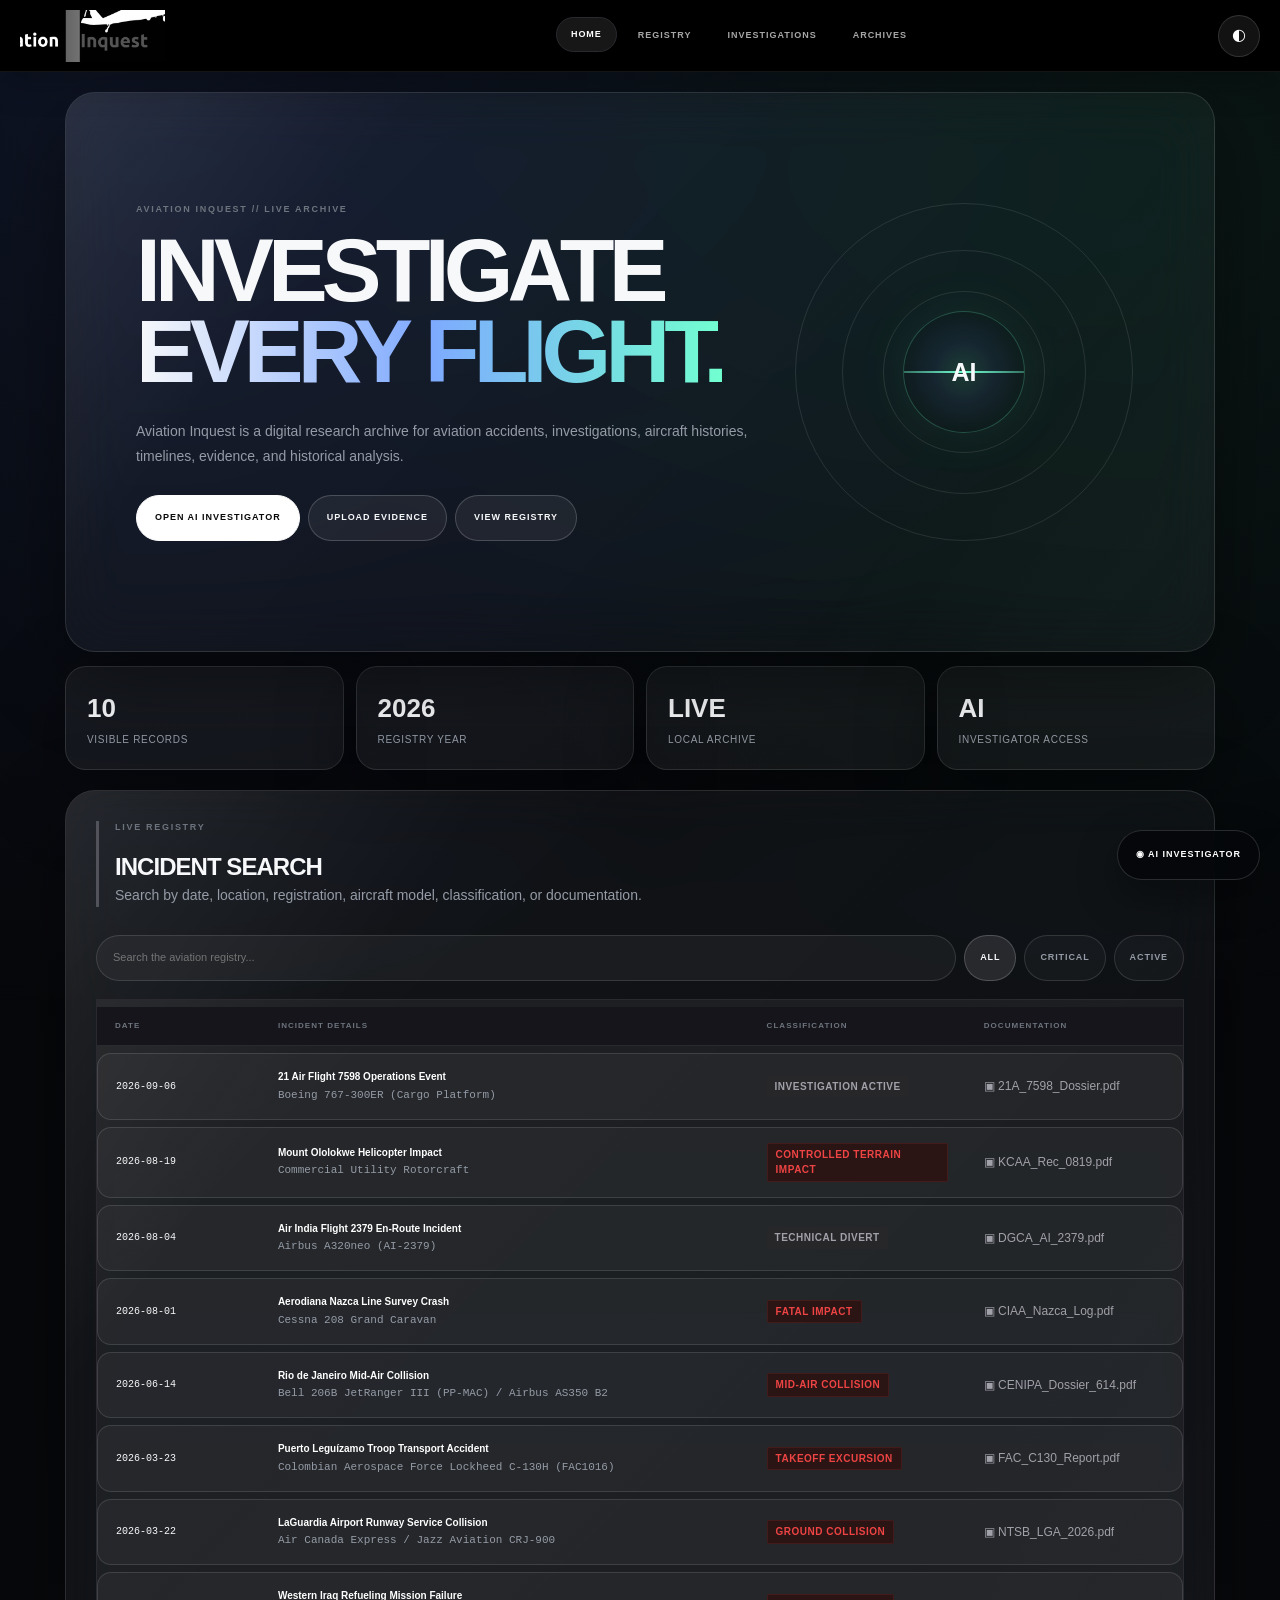
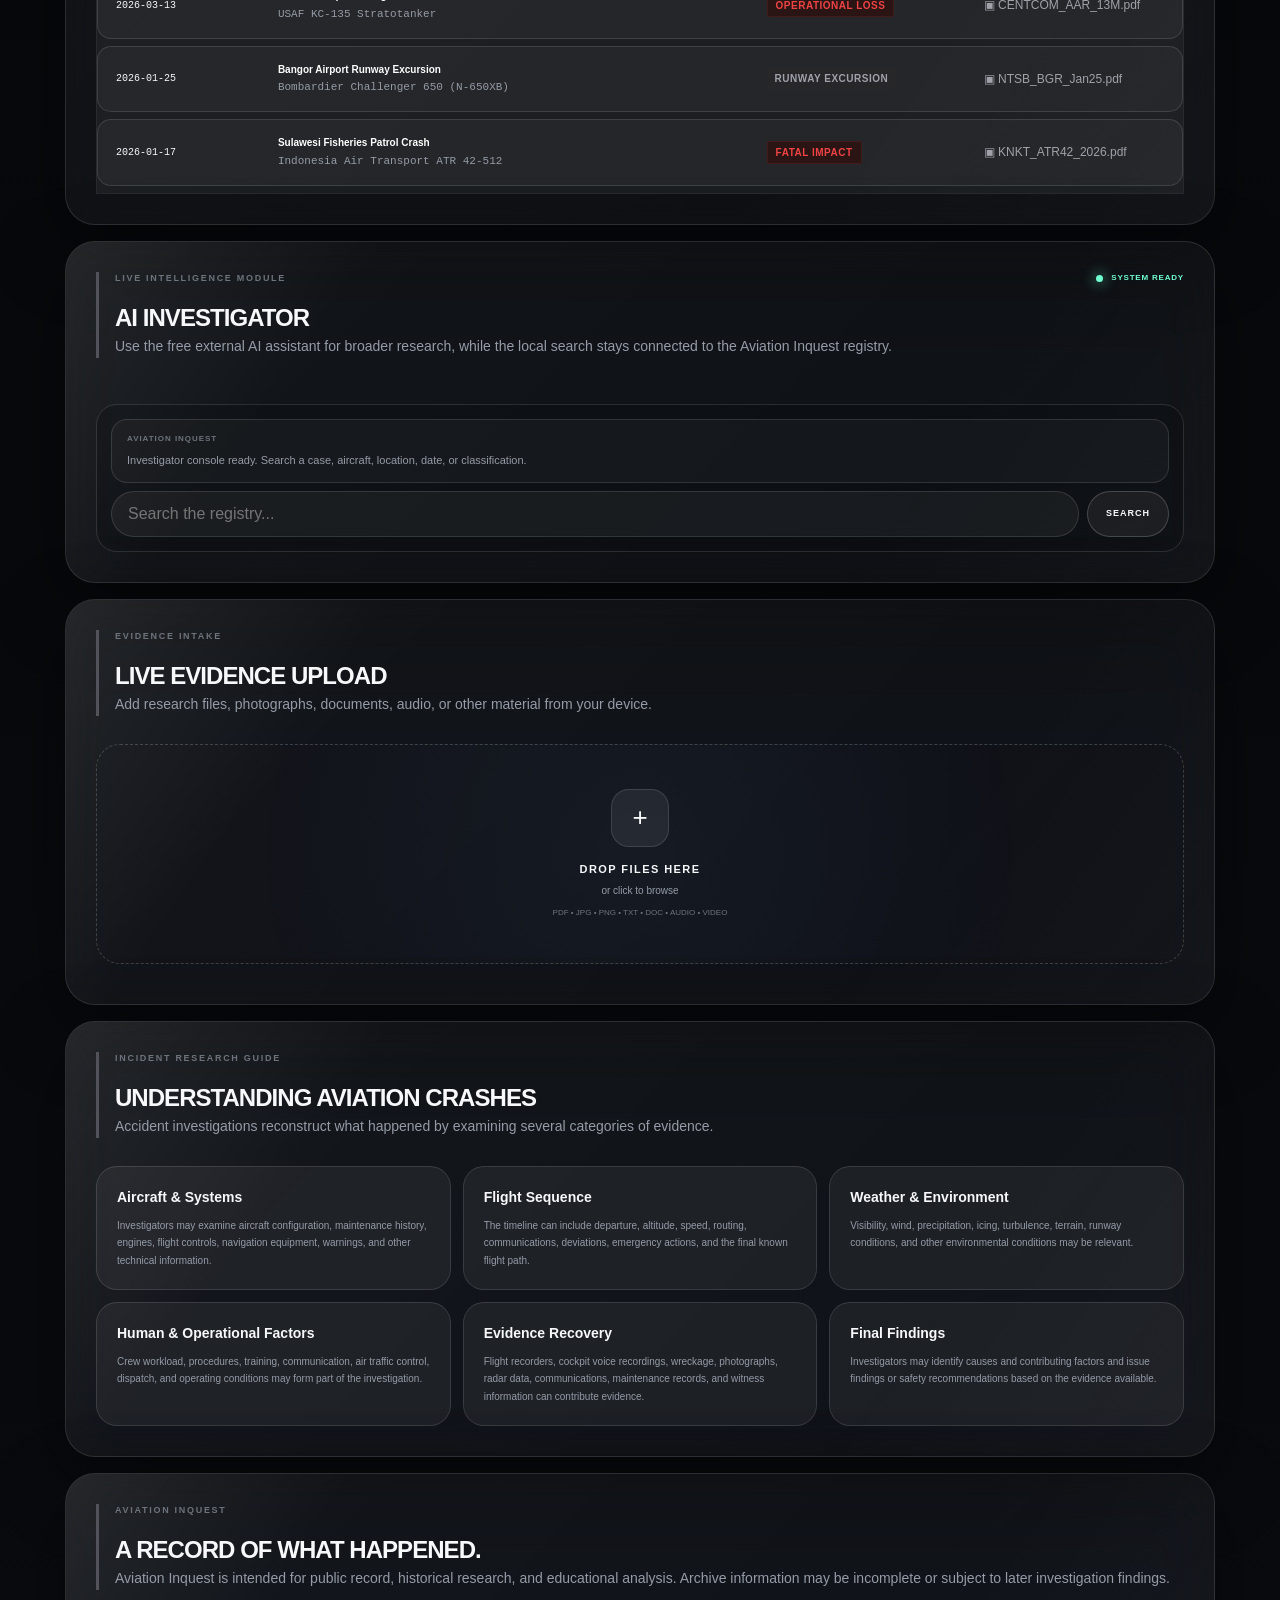
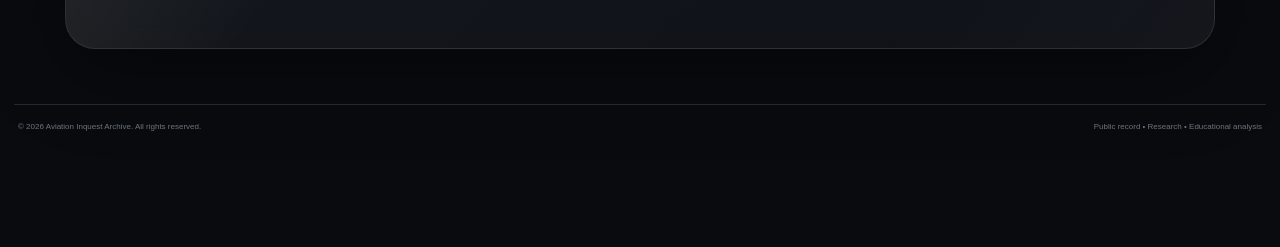
==== commit 7058e1be: "Update index.html" ====
--- a/index.html
+++ b/index.html
@@ -1,2954 +1,134 @@
 <!DOCTYPE html>
 <html lang="en">
 <head>
-  <meta charset="UTF-8">
-  <meta name="viewport" content="width=device-width,initial-scale=1.0">
-  <title>Aviation Inquest | Home</title>
-
-  <link rel="stylesheet" href="styles.css">
-
-  <style>
-    /* =========================================================
-       AVIATION INQUEST HOME
-       Everything below is intentionally scoped to this page.
-       app.js and the existing GitHub setup remain untouched.
-    ========================================================= */
-
-    :root {
-      --bg: #050608;
-      --bg2: #090b0f;
-      --text: #f7f8fa;
-      --muted: #979da7;
-      --muted2: #6d737d;
-
-      --panel: rgba(255,255,255,.055);
-      --panel2: rgba(255,255,255,.035);
-      --stroke: rgba(255,255,255,.11);
-      --stroke2: rgba(255,255,255,.18);
-
-      --accent: #7da8ff;
-      --green: #6dffc7;
-
-      --shadow: 0 24px 80px rgba(0,0,0,.45);
-
-      --r-xl: 30px;
-      --r-lg: 24px;
-      --r-md: 18px;
-      --r-pill: 999px;
-    }
-
-    * {
-      box-sizing: border-box;
-    }
-
-    html {
-      scroll-behavior: smooth;
-    }
-
-    body {
-      margin: 0 !important;
-      min-height: 100vh;
-
-      color: var(--text) !important;
-
-      background:
-        radial-gradient(circle at 12% 0%, rgba(90,130,255,.12), transparent 28%),
-        radial-gradient(circle at 88% 8%, rgba(70,255,190,.07), transparent 25%),
-        linear-gradient(180deg, var(--bg), var(--bg2)) !important;
-
-      overflow-x: hidden;
-
-      transition:
-        background .3s ease,
-        color .3s ease;
-    }
-
-    /* =========================================================
-       LIGHT MODE
-    ========================================================= */
-
-    body.light-mode {
-      --bg: #f4f6f9;
-      --bg2: #e9edf2;
-
-      --text: #11151b;
-      --muted: #5e6671;
-      --muted2: #7b838e;
-
-      --panel: rgba(255,255,255,.78);
-      --panel2: rgba(255,255,255,.55);
-      --stroke: rgba(15,25,40,.10);
-      --stroke2: rgba(15,25,40,.16);
-
-      --shadow: 0 22px 60px rgba(36,48,65,.12);
-
-      background:
-        radial-gradient(circle at 10% 0%, rgba(110,150,255,.12), transparent 28%),
-        radial-gradient(circle at 90% 5%, rgba(80,210,170,.08), transparent 25%),
-        linear-gradient(180deg, var(--bg), var(--bg2)) !important;
-    }
-
-    /* =========================================================
-       TOP BAR
-    ========================================================= */
-
-    body > nav {
-      position: sticky !important;
-      top: 0 !important;
-      left: 0 !important;
-      right: 0 !important;
-      z-index: 9000 !important;
-
-      width: 100% !important;
-      height: 72px !important;
-
-      margin: 0 !important;
-      padding: 0 24px !important;
-
-      display: flex !important;
-      align-items: center !important;
-      justify-content: space-between !important;
-
-      background: #000 !important;
-      border-bottom: 1px solid rgba(255,255,255,.08) !important;
-
-      box-shadow: 0 12px 40px rgba(0,0,0,.24) !important;
-
-      backdrop-filter: blur(22px) saturate(150%);
-      -webkit-backdrop-filter: blur(22px) saturate(150%);
-    }
-
-    .logo-area {
-      flex: 0 0 auto;
-    }
-
-    .logo-area a {
-      display: flex !important;
-      align-items: center !important;
-      text-decoration: none !important;
-    }
-
-    .logo-image {
-      width: 44px !important;
-      height: 44px !important;
-      object-fit: contain !important;
-
-      display: block !important;
-
-      border-radius: 12px;
-
-      background: #fff;
-
-      box-shadow:
-        0 0 0 1px rgba(255,255,255,.10);
-    }
-
-    .nav-links {
-      display: flex !important;
-      align-items: center !important;
-      justify-content: center !important;
-
-      gap: 6px !important;
-    }
-
-    .nav-links a {
-      color: rgba(255,255,255,.65) !important;
-
-      text-decoration: none !important;
-
-      padding: 10px 14px !important;
-
-      border-radius: var(--r-pill) !important;
-
-      font-size: 9px !important;
-      font-weight: 900 !important;
-      letter-spacing: .11em !important;
-
-      transition:
-        background .18s ease,
-        color .18s ease,
-        transform .18s ease !important;
-    }
-
-    .nav-links a:hover,
-    .nav-links a.active {
-      color: #fff !important;
-      background: rgba(255,255,255,.09) !important;
-      transform: translateY(-1px);
-    }
-
-    .theme-toggle {
-      width: 42px;
-      height: 42px;
-
-      margin-left: 10px;
-
-      display: grid;
-      place-items: center;
-
-      border: 1px solid rgba(255,255,255,.13);
-      border-radius: 50%;
-
-      background: rgba(255,255,255,.07);
-
-      color: #fff;
-
-      cursor: pointer;
-
-      transition:
-        transform .18s ease,
-        background .18s ease;
-    }
-
-    .theme-toggle:hover {
-      transform: rotate(10deg) scale(1.04);
-      background: rgba(255,255,255,.12);
-    }
-
-    /* =========================================================
-       CONTAINER
-    ========================================================= */
-
-    body > .container {
-      width: min(1400px, calc(100% - 28px)) !important;
-
-      margin:
-        18px auto 60px !important;
-
-      padding: 0 !important;
-    }
-
-    /* =========================================================
-       GLASS PANELS
-    ========================================================= */
-
-    .glass-hero,
-    .glass-panel {
-
-      position: relative;
-
-      border: 1px solid var(--stroke) !important;
-
-      border-radius: var(--r-xl) !important;
-
-      background:
-        linear-gradient(
-          135deg,
-          var(--panel),
-          var(--panel2)
-        ) !important;
-
-      box-shadow: var(--shadow) !important;
-
-      backdrop-filter:
-        blur(28px) saturate(150%) !important;
-
-      -webkit-backdrop-filter:
-        blur(28px) saturate(150%) !important;
-
-      overflow: hidden;
-    }
-
-    .glass-hero::before,
-    .glass-panel::before {
-
-      content: "";
-
-      position: absolute;
-      inset: 0;
-
-      pointer-events: none;
-
-      background:
-        linear-gradient(
-          125deg,
-          rgba(255,255,255,.08),
-          transparent 22%,
-          transparent 72%,
-          rgba(255,255,255,.025)
-        );
-    }
-
-    /* =========================================================
-       HERO
-    ========================================================= */
-
-    .glass-hero {
-
-      min-height: 560px !important;
-
-      padding:
-        clamp(28px, 6vw, 72px) !important;
-
-      display: flex;
-
-      align-items: center;
-
-      justify-content: space-between;
-
-      gap: 40px;
-    }
-
-    .hero-copy {
-      position: relative;
-      z-index: 2;
-
-      max-width: 760px;
-    }
-
-    .eyebrow {
-
-      color: var(--muted2) !important;
-
-      font-size: 9px !important;
-      font-weight: 900 !important;
-
-      letter-spacing: .20em !important;
-
-      margin-bottom: 14px !important;
-    }
-
-    .hero-copy h1 {
-
-      margin: 0 !important;
-
-      font-size:
-        clamp(48px, 7vw, 94px) !important;
-
-      line-height: .91 !important;
-
-      letter-spacing: -.065em !important;
-    }
-
-    .hero-copy h1 span {
-
-      background:
-        linear-gradient(
-          90deg,
-          var(--text),
-          var(--accent),
-          var(--green)
-        );
-
-      -webkit-background-clip: text;
-      background-clip: text;
-
-      color: transparent;
-    }
-
-    .hero-copy p {
-
-      max-width: 680px;
-
-      margin: 26px 0 !important;
-
-      color: var(--muted) !important;
-
-      font-size: 14px !important;
-      line-height: 1.8 !important;
-    }
-
-    /* =========================================================
-       BUTTONS
-    ========================================================= */
-
-    .hero-actions {
-
-      display: flex !important;
-
-      flex-wrap: wrap;
-
-      gap: 9px !important;
-    }
-
-    .action-btn {
-
-      appearance: none;
-
-      min-height: 46px;
-
-      padding: 0 18px !important;
-
-      display: inline-flex !important;
-      align-items: center !important;
-      justify-content: center !important;
-
-      border:
-        1px solid var(--stroke2) !important;
-
-      border-radius:
-        var(--r-pill) !important;
-
-      background:
-        rgba(255,255,255,.06) !important;
-
-      color:
-        var(--text) !important;
-
-      text-decoration: none !important;
-
-      font-size: 9px !important;
-      font-weight: 900 !important;
-      letter-spacing: .11em !important;
-
-      cursor: pointer;
-
-      transition:
-        transform .18s ease,
-        background .18s ease,
-        border-color .18s ease,
-        box-shadow .18s ease !important;
-    }
-
-    .action-btn:hover {
-
-      transform:
-        translateY(-2px) !important;
-
-      background:
-        rgba(255,255,255,.11) !important;
-
-      border-color:
-        var(--stroke2) !important;
-
-      box-shadow:
-        0 10px 30px rgba(0,0,0,.15);
-    }
-
-    .action-btn.primary {
-
-      color: #08090b !important;
-
-      background: #fff !important;
-
-      border-color: #fff !important;
-    }
-
-    .action-btn.primary:hover {
-      background: #f2f3f5 !important;
-    }
-
-    /* =========================================================
-       RADAR
-    ========================================================= */
-
-    .hero-visual {
-
-      width: 360px;
-      aspect-ratio: 1;
-
-      flex-shrink: 0;
-
-      position: relative;
-
-      display: grid;
-
-      place-items: center;
-    }
-
-    .radar-ring {
-
-      position: absolute;
-
-      border:
-        1px solid rgba(255,255,255,.11);
-
-      border-radius: 50%;
-    }
-
-    .radar-one {
-      width: 45%;
-      height: 45%;
-    }
-
-    .radar-two {
-      width: 68%;
-      height: 68%;
-    }
-
-    .radar-three {
-      width: 94%;
-      height: 94%;
-    }
-
-    .radar-core {
-
-      position: relative;
-
-      width: 34%;
-      aspect-ratio: 1;
-
-      display: grid;
-      place-items: center;
-
-      border:
-        1px solid rgba(110,255,200,.25);
-
-      border-radius: 50%;
-
-      background:
-        radial-gradient(
-          circle,
-          rgba(110,255,200,.15),
-          rgba(100,140,255,.08),
-          transparent 70%
-        );
-
-      box-shadow:
-        0 0 55px rgba(100,255,190,.08);
-
-      overflow: hidden;
-    }
-
-    .radar-core::before {
-
-      content: "";
-
-      position: absolute;
-
-      width: 160%;
-      height: 2px;
-
-      background:
-        linear-gradient(
-          90deg,
-          transparent,
-          var(--green),
-          transparent
-        );
-
-      animation:
-        radarSweep 3s linear infinite;
-    }
-
-    .radar-core span {
-
-      position: relative;
-      z-index: 2;
-
-      font-size: 25px;
-      font-weight: 900;
-
-      letter-spacing: -.08em;
-    }
-
-    @keyframes radarSweep {
-      from { transform: rotate(0deg); }
-      to { transform: rotate(360deg); }
-    }
-
-    /* =========================================================
-       STATS
-    ========================================================= */
-
-    .stats {
-
-      display: grid !important;
-
-      grid-template-columns:
-        repeat(4, minmax(0, 1fr)) !important;
-
-      gap: 12px !important;
-
-      margin-top: 14px !important;
-    }
-
-    .stat {
-
-      padding: 21px !important;
-
-      border: 1px solid var(--stroke) !important;
-
-      border-radius: 21px !important;
-
-      background: var(--panel) !important;
-
-      box-shadow: var(--shadow);
-
-      transition:
-        transform .18s ease,
-        background .18s ease;
-    }
-
-    .stat:hover {
-
-      transform:
-        translateY(-2px);
-
-      background:
-        var(--panel);
-    }
-
-    .stat strong {
-
-      display: block;
-
-      color: var(--text) !important;
-
-      font-size: 26px !important;
-      font-weight: 900 !important;
-    }
-
-    .stat span {
-
-      display: block;
-
-      margin-top: 5px;
-
-      color: var(--muted) !important;
-
-      font-size: 10px !important;
-    }
-
-    /* =========================================================
-       HEADERS
-    ========================================================= */
-
-    .glass-panel > header,
-    .glass-panel > .ai-header {
-
-      position: relative;
-
-      z-index: 2;
-    }
-
-    header h1,
-    header h2 {
-
-      color: var(--text) !important;
-
-      letter-spacing: -.04em !important;
-    }
-
-    header p {
-
-      color: var(--muted) !important;
-    }
-
-    /* =========================================================
-       SEARCH
-    ========================================================= */
-
-    .toolbar {
-
-      position: relative;
-      z-index: 2;
-
-      display: flex !important;
-
-      flex-wrap: wrap;
-
-      gap: 8px !important;
-
-      margin-top: 18px !important;
-    }
-
-    .search-wrap {
-
-      flex: 1 1 320px;
-
-      position: relative;
-
-      min-width: 0;
-    }
-
-    .search-box {
-
-      width: 100% !important;
-
-      min-height: 46px;
-
-      padding:
-        0 46px 0 16px !important;
-
-      border:
-        1px solid var(--stroke) !important;
-
-      border-radius:
-        var(--r-pill) !important;
-
-      outline: none !important;
-
-      background:
-        rgba(255,255,255,.045) !important;
-
-      color:
-        var(--text) !important;
-
-      font-size:
-        11px !important;
-    }
-
-    .light-mode .search-box {
-      background: rgba(255,255,255,.80) !important;
-    }
-
-    .clear-search {
-
-      position: absolute;
-
-      top: 6px;
-      right: 6px;
-
-      width: 34px;
-      height: 34px;
-
-      border: 0;
-
-      border-radius: 50%;
-
-      background:
-        rgba(255,255,255,.08);
-
-      color:
-        var(--muted);
-
-      cursor: pointer;
-    }
-
-    .filter-btn {
-
-      min-height: 44px;
-
-      padding: 0 15px !important;
-
-      border:
-        1px solid var(--stroke) !important;
-
-      border-radius:
-        var(--r-pill) !important;
-
-      background:
-        var(--panel2) !important;
-
-      color:
-        var(--muted) !important;
-
-      font-size: 9px !important;
-      font-weight: 900 !important;
-
-      letter-spacing: .10em !important;
-
-      cursor: pointer;
-    }
-
-    .filter-btn:hover,
-    .filter-btn.active {
-
-      color:
-        var(--text) !important;
-
-      background:
-        rgba(255,255,255,.10) !important;
-
-      border-color:
-        var(--stroke2) !important;
-    }
-
-    /* =========================================================
-       TABLE
-    ========================================================= */
-
-    .registry-table {
-
-      position: relative;
-
-      z-index: 2;
-
-      width: 100% !important;
-
-      margin-top: 18px !important;
-
-      border-collapse: separate !important;
-
-      border-spacing: 0 7px !important;
-    }
-
-    .registry-table thead th {
-
-      color: var(--muted2) !important;
-
-      font-size: 8px !important;
-
-      letter-spacing: .13em !important;
-
-      text-align: left;
-    }
-
-    .registry-table tbody tr {
-
-      background:
-        rgba(255,255,255,.035);
-
-      transition:
-        transform .18s ease,
-        background .18s ease;
-    }
-
-    .registry-table tbody tr:hover {
-
-      background:
-        rgba(255,255,255,.08);
-
-      transform:
-        translateX(2px);
-    }
-
-    .registry-table td {
-
-      color:
-        var(--text) !important;
-
-      border-top:
-        1px solid var(--stroke) !important;
-
-      border-bottom:
-        1px solid var(--stroke) !important;
-
-      font-size:
-        10px !important;
-    }
-
-    .registry-table td:first-child {
-      border-left:
-        1px solid var(--stroke) !important;
-
-      border-radius:
-        14px 0 0 14px;
-    }
-
-    .registry-table td:last-child {
-      border-right:
-        1px solid var(--stroke) !important;
-
-      border-radius:
-        0 14px 14px 0;
-    }
-
-    /* =========================================================
-       AI SECTION
-    ========================================================= */
-
-    .ai-header {
-
-      display: flex;
-
-      justify-content: space-between;
-
-      align-items: flex-start;
-
-      gap: 20px;
-    }
-
-    .ai-status {
-
-      flex-shrink: 0;
-
-      display: inline-flex;
-
-      align-items: center;
-
-      gap: 8px;
-
-      color:
-        var(--green);
-
-      font-size: 8px;
-
-      font-weight: 900;
-
-      letter-spacing: .10em;
-    }
-
-    .ai-status span {
-
-      width: 7px;
-      height: 7px;
-
-      border-radius: 50%;
-
-      background:
-        var(--green);
-
-      box-shadow:
-        0 0 14px var(--green);
-    }
-
-    .ai-console {
-
-      position: relative;
-
-      z-index: 2;
-
-      margin-top: 18px;
-
-      padding: 14px;
-
-      border:
-        1px solid var(--stroke);
-
-      border-radius: 21px;
-
-      background:
-        rgba(0,0,0,.16);
-    }
-
-    .light-mode .ai-console {
-      background:
-        rgba(255,255,255,.40);
-    }
-
-    .ai-message {
-
-      padding: 13px 15px;
-
-      margin-bottom: 8px;
-
-      border:
-        1px solid var(--stroke);
-
-      border-radius: 16px;
-
-      background:
-        rgba(255,255,255,.035);
-    }
-
-    .ai-label {
-
-      color:
-        var(--muted2);
-
-      font-size:
-        8px;
-
-      font-weight:
-        900;
-
-      letter-spacing:
-        .12em;
-
-      margin-bottom:
-        6px;
-    }
-
-    .ai-message p {
-
-      margin: 0;
-
-      color:
-        var(--muted);
-
-      font-size:
-        11px;
-
-      line-height:
-        1.65;
-    }
-
-    .ai-input {
-
-      display:
-        flex;
-
-      gap:
-        8px;
-
-      margin-top:
-        10px;
-    }
-
-    .ai-input input {
-
-      flex: 1;
-
-      min-width: 0;
-
-      height: 46px;
-
-      padding:
-        0 16px;
-
-      border:
-        1px solid var(--stroke);
-
-      border-radius:
-        var(--r-pill);
-
-      outline: none;
-
-      background:
-        rgba(255,255,255,.05);
-
-      color:
-        var(--text);
-    }
-
-    /* =========================================================
-       UPLOAD
-    ========================================================= */
-
-    .upload-zone {
-
-      position: relative;
-
-      z-index: 2;
-
-      min-height:
-        220px;
-
-      margin-top:
-        18px;
-
-      display:
-        flex;
-
-      flex-direction:
-        column;
-
-      align-items:
-        center;
-
-      justify-content:
-        center;
-
-      text-align:
-        center;
-
-      border:
-        1px dashed var(--stroke2);
-
-      border-radius:
-        24px;
-
-      background:
-        radial-gradient(
-          circle,
-          rgba(110,170,255,.05),
-          transparent 70%
-        );
-
-      cursor:
-        pointer;
-
-      transition:
-        transform .18s ease,
-        border-color .18s ease,
-        background .18s ease;
-    }
-
-    .upload-zone:hover,
-    .upload-zone.dragging {
-
-      transform:
-        translateY(-2px);
-
-      border-color:
-        rgba(110,255,190,.50);
-
-      background:
-        radial-gradient(
-          circle,
-          rgba(110,255,190,.09),
-          transparent 70%
-        );
-    }
-
-    .upload-symbol {
-
-      width: 58px;
-      height: 58px;
-
-      display: grid;
-      place-items: center;
-
-      border-radius: 18px;
-
-      background:
-        rgba(255,255,255,.07);
-
-      border:
-        1px solid var(--stroke);
-
-      font-size: 26px;
-    }
-
-    .upload-zone h3 {
-
-      margin:
-        14px 0 5px;
-
-      font-size:
-        11px;
-
-      letter-spacing:
-        .13em;
-    }
-
-    .upload-zone p {
-
-      margin: 0;
-
-      color:
-        var(--muted);
-
-      font-size:
-        10px;
-    }
-
-    .upload-zone span {
-
-      margin-top:
-        9px;
-
-      color:
-        var(--muted2);
-
-      font-size:
-        8px;
-    }
-
-    .uploaded-files {
-
-      position:
-        relative;
-
-      z-index:
-        2;
-
-      display:
-        grid;
-
-      gap:
-        8px;
-
-      margin-top:
-        10px;
-    }
-
-    /* =========================================================
-       INFO CARDS
-    ========================================================= */
-
-    .card-grid {
-
-      position:
-        relative;
-
-      z-index:
-        2;
-
-      display:
-        grid;
-
-      grid-template-columns:
-        repeat(3, minmax(0, 1fr));
-
-      gap:
-        12px;
-
-      margin-top:
-        18px;
-    }
-
-    .card {
-
-      padding:
-        20px;
-
-      border:
-        1px solid var(--stroke);
-
-      border-radius:
-        21px;
-
-      background:
-        var(--panel);
-
-      transition:
-        transform .18s ease,
-        background .18s ease;
-    }
-
-    .card:hover {
-
-      transform:
-        translateY(-3px);
-
-      background:
-        var(--panel);
-    }
-
-    .card h3 {
-
-      margin:
-        0 0 8px;
-
-      color:
-        var(--text);
-
-      font-size:
-        14px;
-    }
-
-    .card p {
-
-      margin:
-        0;
-
-      color:
-        var(--muted);
-
-      font-size:
-        10px;
-
-      line-height:
-        1.75;
-    }
-
-    /* =========================================================
-       FLOATING AI BUTTON
-    ========================================================= */
-
-    .ai-launch {
-
-      position:
-        fixed !important;
-
-      right:
-        20px !important;
-
-      bottom:
-        20px !important;
-
-      z-index:
-        9500 !important;
-
-      min-height:
-        50px;
-
-      padding:
-        0 18px;
-
-      border:
-        1px solid rgba(255,255,255,.15);
-
-      border-radius:
-        var(--r-pill);
-
-      background:
-        rgba(5,7,10,.90);
-
-      color:
-        #fff;
-
-      box-shadow:
-        0 16px 40px rgba(0,0,0,.35);
-
-      backdrop-filter:
-        blur(18px);
-
-      -webkit-backdrop-filter:
-        blur(18px);
-
-      font-size:
-        9px;
-
-      font-weight:
-        900;
-
-      letter-spacing:
-        .11em;
-
-      cursor:
-        pointer;
-    }
-
-    /* =========================================================
-       AI WINDOW
-    ========================================================= */
-
-    .ai-window {
-
-      position:
-        fixed !important;
-
-      right:
-        20px !important;
-
-      bottom:
-        82px !important;
-
-      z-index:
-        9600 !important;
-
-      width:
-        min(390px, calc(100vw - 24px));
-
-      border:
-        1px solid rgba(255,255,255,.14);
-
-      border-radius:
-        26px;
-
-      overflow:
-        hidden;
-
-      background:
-        rgba(7,9,12,.94);
-
-      color:
-        #fff;
-
-      box-shadow:
-        0 30px 90px rgba(0,0,0,.55);
-
-      backdrop-filter:
-        blur(28px) saturate(150%);
-
-      -webkit-backdrop-filter:
-        blur(28px) saturate(150%);
-
-      opacity:
-        0;
-
-      pointer-events:
-        none;
-
-      transform:
-        translateY(14px)
-        scale(.98);
-
-      transition:
-        opacity .2s ease,
-        transform .2s ease;
-    }
-
-    .ai-window.open {
-
-      opacity:
-        1;
-
-      pointer-events:
-        auto;
-
-      transform:
-        translateY(0)
-        scale(1);
-    }
-
-    .ai-window-head {
-
-      display:
-        flex;
-
-      align-items:
-        center;
-
-      justify-content:
-        space-between;
-
-      padding:
-        15px 16px;
-
-      border-bottom:
-        1px solid rgba(255,255,255,.08);
-    }
-
-    .ai-window-title {
-
-      display:
-        flex;
-
-      flex-direction:
-        column;
-
-      gap:
-        3px;
-    }
-
-    .ai-window-title strong {
-
-      font-size:
-        10px;
-
-      letter-spacing:
-        .10em;
-    }
-
-    .ai-window-title span {
-
-      color:
-        var(--green);
-
-      font-size:
-        7px;
-
-      font-weight:
-        900;
-
-      letter-spacing:
-        .10em;
-    }
-
-    .ai-close {
-
-      width:
-        34px;
-
-      height:
-        34px;
-
-      border:
-        0;
-
-      border-radius:
-        50%;
-
-      background:
-        rgba(255,255,255,.07);
-
-      color:
-        #fff;
-
-      cursor:
-        pointer;
-
-      font-size:
-        17px;
-    }
-
-    .ai-window-body {
-
-      padding:
-        22px;
-    }
-
-    .ai-orb {
-
-      width:
-        60px;
-
-      height:
-        60px;
-
-      margin:
-        0 auto 15px;
-
-      display:
-        grid;
-
-      place-items:
-        center;
-
-      border:
-        1px solid rgba(110,255,190,.22);
-
-      border-radius:
-        50%;
-
-      background:
-        radial-gradient(
-          circle,
-          rgba(110,255,190,.18),
-          rgba(90,130,255,.08),
-          transparent 70%
-        );
-
-      font-size:
-        18px;
-
-      font-weight:
-        900;
-    }
-
-    .ai-window-body h2 {
-
-      margin:
-        0;
-
-      text-align:
-        center;
-
-      font-size:
-        18px;
-    }
-
-    .ai-window-body p {
-
-      margin:
-        9px 0 16px;
-
-      color:
-        rgba(255,255,255,.56);
-
-      font-size:
-        10px;
-
-      line-height:
-        1.7;
-
-      text-align:
-        center;
-    }
-
-    .ai-provider {
-
-      width:
-        100%;
-
-      min-height:
-        48px;
-
-      margin-top:
-        8px;
-
-      border:
-        1px solid rgba(255,255,255,.11);
-
-      border-radius:
-        15px;
-
-      background:
-        rgba(255,255,255,.055);
-
-      color:
-        #fff;
-
-      cursor:
-        pointer;
-
-      font-size:
-        9px;
-
-      font-weight:
-        900;
-
-      letter-spacing:
-        .10em;
-
-      transition:
-        transform .18s ease,
-        background .18s ease;
-    }
-
-    .ai-provider:hover {
-
-      transform:
-        translateY(-2px);
-
-      background:
-        rgba(255,255,255,.10);
-    }
-
-    .ai-window-note {
-
-      margin-top:
-        14px;
-
-      color:
-        rgba(255,255,255,.32);
-
-      font-size:
-        8px;
-
-      line-height:
-        1.55;
-
-      text-align:
-        center;
-    }
-
-    /* =========================================================
-       FOOTER
-    ========================================================= */
-
-    body > footer {
-
-      position:
-        relative !important;
-
-      left:
-        auto !important;
-
-      right:
-        auto !important;
-
-      bottom:
-        auto !important;
-
-      width:
-        min(1400px, calc(100% - 28px)) !important;
-
-      margin:
-        0 auto 28px !important;
-
-      padding:
-        16px 2px !important;
-
-      display:
-        flex !important;
-
-      align-items:
-        center !important;
-
-      justify-content:
-        space-between !important;
-
-      gap:
-        20px;
-
-      border-top:
-        1px solid var(--stroke) !important;
-
-      background:
-        transparent !important;
-
-      color:
-        var(--muted2) !important;
-
-      font-size:
-        8px !important;
-
-      line-height:
-        1.6;
-
-      box-shadow:
-        none !important;
-    }
-
-    /* =========================================================
-       MODAL
-    ========================================================= */
-
-    .modal-backdrop {
-      z-index:
-        10000 !important;
-    }
-
-    /* =========================================================
-       MOBILE
-    ========================================================= */
-
-    @media (max-width: 900px) {
-
-      .hero-visual {
-        display:
-          none;
-      }
-
-      .glass-hero {
-        min-height:
-          auto !important;
-      }
-
-      .stats {
-        grid-template-columns:
-          repeat(2, minmax(0, 1fr)) !important;
-      }
-
-      .card-grid {
-        grid-template-columns:
-          repeat(2, minmax(0, 1fr));
-      }
-
-    }
-
-    @media (max-width: 650px) {
-
-      body > nav {
-        height:
-          64px !important;
-
-        padding:
-          0 12px !important;
-      }
-
-      .nav-links {
-        display:
-          none !important;
-      }
-
-      body > .container {
-        width:
-          calc(100% - 14px) !important;
-
-        margin-top:
-          8px !important;
-      }
-
-      .glass-hero {
-        padding:
-          30px 22px !important;
-
-        border-radius:
-          25px !important;
-      }
-
-      .hero-copy h1 {
-        font-size:
-          48px !important;
-      }
-
-      .stats {
-        grid-template-columns:
-          1fr 1fr !important;
-      }
-
-      .card-grid {
-        grid-template-columns:
-          1fr !important;
-      }
-
-      .ai-header {
-        flex-direction:
-          column;
-      }
-
-      .ai-input {
-        flex-direction:
-          column;
-      }
-
-      .ai-input .action-btn {
-        width:
-          100%;
-      }
-
-      body > footer {
-        flex-direction:
-          column !important;
-
-        align-items:
-          flex-start !important;
-      }
-
-      .registry-table {
-        display:
-          block;
-
-        overflow-x:
-          auto;
-      }
-    }
-
+<meta charset="UTF-8">
+<meta name="viewport" content="width=device-width,initial-scale=1.0">
+<title>Aviation Inquest | Home</title>
+<link rel="stylesheet" href="styles.css">
+<style>
+:root{--bg:#050608;--bg2:#090b0f;--text:#f7f8fa;--muted:#959ca7;--muted2:#6d747d;--panel:rgba(255,255,255,.055);--panel2:rgba(255,255,255,.03);--stroke:rgba(255,255,255,.12);--stroke2:rgba(255,255,255,.19);--accent:#7ea9ff;--green:#71ffd0;--danger:#ff6767;--shadow:0 24px 80px rgba(0,0,0,.42)}
+*{box-sizing:border-box}html{scroll-behavior:smooth}body{margin:0!important;min-height:100vh;background:radial-gradient(circle at 10% 0%,rgba(85,130,255,.12),transparent 28%),radial-gradient(circle at 90% 5%,rgba(80,255,195,.07),transparent 24%),linear-gradient(180deg,var(--bg),var(--bg2))!important;color:var(--text)!important;overflow-x:hidden;transition:background .25s ease,color .25s ease}.light-mode{--bg:#f4f7fa;--bg2:#e8edf3;--text:#11151b;--muted:#5e6773;--muted2:#7b8490;--panel:rgba(255,255,255,.82);--panel2:rgba(255,255,255,.62);--stroke:rgba(18,28,42,.11);--stroke2:rgba(18,28,42,.18);--shadow:0 24px 70px rgba(35,48,65,.12);background:linear-gradient(180deg,var(--bg),var(--bg2))!important}
+body>nav{position:sticky!important;top:0!important;z-index:9000!important;width:100%!important;height:72px!important;margin:0!important;padding:0 20px!important;display:flex!important;align-items:center!important;justify-content:space-between!important;background:#000!important;border-bottom:1px solid rgba(255,255,255,.08)!important;box-shadow:0 10px 35px rgba(0,0,0,.22)!important}.logo-area{flex:0 0 150px!important;display:flex!important;align-items:center!important}.logo-area a{width:145px!important;height:52px!important;display:flex!important;align-items:center!important;overflow:hidden!important;text-decoration:none!important}.logo-image{width:145px!important;height:110px!important;object-fit:contain!important;transform:scale(1.55)!important;display:block!important}.nav-links{display:flex!important;align-items:center!important;gap:6px!important}.nav-links a{color:rgba(255,255,255,.65)!important;text-decoration:none!important;padding:10px 14px!important;border-radius:999px!important;font-size:9px!important;font-weight:900!important;letter-spacing:.11em!important;transition:.18s ease!important}.nav-links a:hover,.nav-links a.active{color:#fff!important;background:rgba(255,255,255,.09)!important;transform:translateY(-1px)}
+.theme-toggle{width:42px;height:42px;border:1px solid rgba(255,255,255,.14);border-radius:50%;background:rgba(255,255,255,.07);color:#fff;cursor:pointer;font-size:16px;display:grid;place-items:center;transition:.18s ease}.theme-toggle:hover{transform:rotate(10deg) scale(1.04);background:rgba(255,255,255,.12)}
+body>.container{width:min(1400px,calc(100% - 28px))!important;margin:20px auto 55px!important;padding:0!important}section{scroll-margin-top:92px}.glass-hero,.glass-panel{position:relative;overflow:hidden;border:1px solid var(--stroke)!important;border-radius:30px!important;background:linear-gradient(135deg,var(--panel),var(--panel2))!important;box-shadow:var(--shadow)!important;backdrop-filter:blur(28px) saturate(150%)!important;-webkit-backdrop-filter:blur(28px) saturate(150%)!important}.glass-hero:before,.glass-panel:before{content:"";position:absolute;inset:0;pointer-events:none;background:linear-gradient(125deg,rgba(255,255,255,.075),transparent 23%,transparent 72%,rgba(255,255,255,.025))}.glass-hero{min-height:560px;padding:clamp(28px,6vw,70px);display:flex;align-items:center;justify-content:space-between;gap:36px}.hero-copy{position:relative;z-index:2;max-width:760px}.eyebrow{color:var(--muted2)!important;font-size:9px!important;font-weight:900!important;letter-spacing:.19em!important;margin-bottom:13px!important}.hero-copy h1{margin:0!important;font-size:clamp(48px,7vw,94px)!important;line-height:.91!important;letter-spacing:-.065em!important}.hero-copy h1 span{background:linear-gradient(90deg,var(--text),var(--accent),var(--green));-webkit-background-clip:text;background-clip:text;color:transparent}.hero-copy p{max-width:700px;color:var(--muted)!important;font-size:14px!important;line-height:1.8!important;margin:26px 0!important}.hero-actions,.toolbar,.ai-input{display:flex!important;flex-wrap:wrap;gap:8px!important}.action-btn{appearance:none;display:inline-flex!important;align-items:center!important;justify-content:center!important;min-height:46px;padding:0 18px!important;border:1px solid var(--stroke2)!important;border-radius:999px!important;background:rgba(255,255,255,.06)!important;color:var(--text)!important;text-decoration:none!important;font-size:9px!important;font-weight:900!important;letter-spacing:.11em!important;cursor:pointer;transition:.18s ease!important}.action-btn:hover{transform:translateY(-2px)!important;background:rgba(255,255,255,.11)!important;box-shadow:0 12px 28px rgba(0,0,0,.13)}.action-btn.primary{background:#fff!important;color:#08090b!important;border-color:#fff!important}.hero-visual{width:360px;aspect-ratio:1;flex-shrink:0;position:relative;display:grid;place-items:center}.radar-ring{position:absolute;border:1px solid rgba(255,255,255,.10);border-radius:50%}.radar-one{width:45%;height:45%}.radar-two{width:68%;height:68%}.radar-three{width:94%;height:94%}.radar-core{position:relative;width:34%;aspect-ratio:1;border:1px solid rgba(110,255,200,.23);border-radius:50%;display:grid;place-items:center;overflow:hidden;background:radial-gradient(circle,rgba(110,255,190,.15),rgba(100,140,255,.08),transparent 70%);box-shadow:0 0 55px rgba(100,255,190,.08)}.radar-core:before{content:"";position:absolute;width:160%;height:2px;background:linear-gradient(90deg,transparent,var(--green),transparent);animation:sweep 3s linear infinite}.radar-core span{position:relative;z-index:2;font-size:25px;font-weight:900}@keyframes sweep{to{transform:rotate(360deg)}}
+.stats{display:grid!important;grid-template-columns:repeat(4,minmax(0,1fr))!important;gap:12px!important;margin-top:14px!important}.stat{padding:21px!important;border:1px solid var(--stroke)!important;border-radius:21px!important;background:var(--panel)!important;box-shadow:var(--shadow)}.stat strong{display:block;color:var(--text)!important;font-size:26px!important}.stat span{display:block;margin-top:4px;color:var(--muted)!important;font-size:10px!important}.glass-panel{margin-top:16px;padding:30px!important}.glass-panel>header,.ai-header{position:relative;z-index:2}.glass-panel header h2{color:var(--text)!important;letter-spacing:-.04em!important;margin-top:0}.glass-panel header p{color:var(--muted)!important}.search-wrap{flex:1 1 320px;position:relative}.search-box{width:100%!important;min-height:46px;padding:0 45px 0 16px!important;border:1px solid var(--stroke)!important;border-radius:999px!important;outline:none!important;background:rgba(255,255,255,.045)!important;color:var(--text)!important;font-size:11px!important}.light-mode .search-box{background:rgba(255,255,255,.82)!important}.clear-search{position:absolute;right:6px;top:6px;width:34px;height:34px;border:0;border-radius:50%;background:rgba(255,255,255,.08);color:var(--muted);cursor:pointer}.filter-btn{min-height:44px;padding:0 15px;border:1px solid var(--stroke)!important;border-radius:999px;background:var(--panel2)!important;color:var(--muted)!important;font-size:9px;font-weight:900;letter-spacing:.1em;cursor:pointer}.filter-btn.active,.filter-btn:hover{color:var(--text)!important;background:rgba(255,255,255,.1)!important;border-color:var(--stroke2)!important}.registry-table{position:relative;z-index:2;width:100%!important;margin-top:18px!important;border-collapse:separate!important;border-spacing:0 7px!important}.registry-table thead th{color:var(--muted2)!important;font-size:8px!important;letter-spacing:.13em!important;text-align:left}.registry-table tbody tr{background:rgba(255,255,255,.035);transition:.18s ease}.registry-table tbody tr:hover{background:rgba(255,255,255,.08);transform:translateX(2px)}.registry-table td{color:var(--text)!important;border-top:1px solid var(--stroke)!important;border-bottom:1px solid var(--stroke)!important;font-size:10px!important}.registry-table td:first-child{border-left:1px solid var(--stroke)!important;border-radius:14px 0 0 14px}.registry-table td:last-child{border-right:1px solid var(--stroke)!important;border-radius:0 14px 14px 0}.ai-header{display:flex;justify-content:space-between;align-items:flex-start;gap:20px}.ai-status{display:inline-flex;align-items:center;gap:8px;color:var(--green);font-size:8px;font-weight:900;letter-spacing:.1em}.ai-status span{width:7px;height:7px;border-radius:50%;background:var(--green);box-shadow:0 0 14px var(--green)}.ai-console{position:relative;z-index:2;margin-top:18px;padding:14px;border:1px solid var(--stroke);border-radius:21px;background:rgba(0,0,0,.14)}.light-mode .ai-console{background:rgba(255,255,255,.4)}.ai-message{padding:13px 15px;margin-bottom:8px;border:1px solid var(--stroke);border-radius:16px;background:rgba(255,255,255,.035)}.ai-label{color:var(--muted2);font-size:8px;font-weight:900;letter-spacing:.12em;margin-bottom:6px}.ai-message p{margin:0;color:var(--muted);font-size:11px;line-height:1.65}.ai-input input{flex:1;min-width:0;height:46px;padding:0 16px;border:1px solid var(--stroke);border-radius:999px;outline:none;background:rgba(255,255,255,.05);color:var(--text)}.upload-zone{position:relative;z-index:2;min-height:220px;margin-top:18px;display:flex;flex-direction:column;align-items:center;justify-content:center;text-align:center;border:1px dashed var(--stroke2);border-radius:24px;background:radial-gradient(circle,rgba(110,170,255,.05),transparent 70%);cursor:pointer;transition:.18s ease}.upload-zone:hover,.upload-zone.dragging{transform:translateY(-2px);border-color:rgba(110,255,190,.5);background:radial-gradient(circle,rgba(110,255,190,.09),transparent 70%)}.upload-symbol{width:58px;height:58px;display:grid;place-items:center;border-radius:18px;background:rgba(255,255,255,.07);border:1px solid var(--stroke);font-size:26px}.upload-zone h3{margin:14px 0 5px;font-size:11px;letter-spacing:.13em}.upload-zone p{margin:0;color:var(--muted);font-size:10px}.upload-zone span{margin-top:9px;color:var(--muted2);font-size:8px}.uploaded-files{position:relative;z-index:2;display:grid;gap:8px;margin-top:10px}.card-grid{position:relative;z-index:2;display:grid;grid-template-columns:repeat(3,minmax(0,1fr));gap:12px;margin-top:18px}.card{padding:20px;border:1px solid var(--stroke);border-radius:21px;background:var(--panel);transition:.18s ease}.card:hover{transform:translateY(-3px);background:var(--panel)}.card h3{margin:0 0 8px;color:var(--text);font-size:14px}.card p{margin:0;color:var(--muted);font-size:10px;line-height:1.75}.ai-launch{position:fixed!important;right:20px!important;bottom:20px!important;z-index:9500!important;min-height:50px;padding:0 18px;border:1px solid rgba(255,255,255,.15);border-radius:999px;background:rgba(5,7,10,.9);color:#fff;box-shadow:0 16px 40px rgba(0,0,0,.35);backdrop-filter:blur(18px);font-size:9px;font-weight:900;letter-spacing:.11em;cursor:pointer}.ai-window{position:fixed!important;right:20px!important;bottom:80px!important;z-index:9600!important;width:min(390px,calc(100vw - 24px));border:1px solid rgba(255,255,255,.14);border-radius:26px;overflow:hidden;background:rgba(7,9,12,.95);color:#fff;box-shadow:0 30px 90px rgba(0,0,0,.55);backdrop-filter:blur(28px);opacity:0;pointer-events:none;transform:translateY(14px) scale(.98);transition:.2s ease}.ai-window.open{opacity:1;pointer-events:auto;transform:translateY(0) scale(1)}.ai-window-head{display:flex;align-items:center;justify-content:space-between;padding:15px 16px;border-bottom:1px solid rgba(255,255,255,.08)}.ai-window-title{display:flex;flex-direction:column;gap:3px}.ai-window-title strong{font-size:10px;letter-spacing:.1em}.ai-window-title span{color:var(--green);font-size:7px;font-weight:900;letter-spacing:.1em}.ai-close{width:34px;height:34px;border:0;border-radius:50%;background:rgba(255,255,255,.07);color:#fff;cursor:pointer;font-size:17px}.ai-window-body{padding:22px}.ai-orb{width:60px;height:60px;margin:0 auto 15px;display:grid;place-items:center;border:1px solid rgba(110,255,190,.22);border-radius:50%;background:radial-gradient(circle,rgba(110,255,190,.18),rgba(90,130,255,.08),transparent 70%);font-size:18px;font-weight:900}.ai-window-body h2{margin:0;text-align:center;font-size:18px}.ai-window-body p{margin:9px 0 15px;color:rgba(255,255,255,.56);font-size:10px;line-height:1.7;text-align:center}.ai-provider{width:100%;min-height:48px;margin-top:8px;border:1px solid rgba(255,255,255,.11);border-radius:15px;background:rgba(255,255,255,.055);color:#fff;cursor:pointer;font-size:9px;font-weight:900;letter-spacing:.1em}.ai-provider:hover{background:rgba(255,255,255,.1);transform:translateY(-2px)}.ai-context{margin:0 0 13px;padding:11px 12px;border:1px solid rgba(255,255,255,.1);border-radius:14px;background:rgba(255,255,255,.045)}.ai-context b{display:block;color:#9ca4ad;font-size:7px;letter-spacing:.12em;margin-bottom:5px}.ai-context span{color:#cbd0d6;font-size:9px;line-height:1.5}.ai-window-note{margin-top:14px;color:rgba(255,255,255,.32);font-size:8px;line-height:1.55;text-align:center}body>footer{position:relative!important;left:auto!important;right:auto!important;bottom:auto!important;width:min(1400px,calc(100% - 28px))!important;margin:0 auto 26px!important;padding:16px 4px!important;display:flex!important;justify-content:space-between!important;align-items:center!important;gap:20px;border-top:1px solid var(--stroke)!important;background:transparent!important;color:var(--muted2)!important;font-size:8px!important;box-shadow:none!important}
+@media(max-width:900px){.hero-visual{display:none}.stats{grid-template-columns:repeat(2,minmax(0,1fr))!important}.card-grid{grid-template-columns:repeat(2,minmax(0,1fr))}.ai-header{flex-direction:column}}
+@media(max-width:650px){body>nav{height:64px!important;padding:0 10px!important}.logo-area{flex-basis:110px!important}.logo-area a{width:110px!important}.logo-image{width:110px!important;height:88px!important}.nav-links{display:none!important}body>.container{width:calc(100% - 14px)!important;margin-top:8px!important}.glass-hero{padding:30px 22px!important;border-radius:25px!important}.hero-copy h1{font-size:48px!important}.stats{grid-template-columns:1fr 1fr!important}.card-grid{grid-template-columns:1fr!important}.ai-input{flex-direction:column!important}.ai-input .action-btn{width:100%}body>footer{flex-direction:column!important;align-items:flex-start!important}.registry-table{display:block;overflow-x:auto}.ai-launch{right:12px!important;bottom:12px!important}}
   </style>
 </head>
+<body data-page="registry">
+<nav>
+  <div class="logo-area"><a href="index.html"><img class="logo-image" src="assets/aviation-inquest-logo.png" alt="Aviation Inquest logo"></a></div>
+  <div class="nav-links">
+    <a href="index.html" data-page="registry" class="active">HOME</a>
+    <a href="#incident-registry">REGISTRY</a>
+    <a href="investigation-files.html" data-page="investigations">INVESTIGATIONS</a>
+    <a href="archival-records.html" data-page="archive">ARCHIVES</a>
+  </div>
+  <button id="themeToggle" class="theme-toggle" type="button" aria-label="Toggle theme">◐</button>
+</nav>
+<main class="container">
+<section class="glass-hero">
+  <div class="hero-copy">
+    <div class="eyebrow">AVIATION INQUEST // LIVE ARCHIVE</div>
+    <h1>INVESTIGATE<br><span>EVERY FLIGHT.</span></h1>
+    <p>Aviation Inquest is a digital research archive for aviation accidents, investigations, aircraft histories, timelines, evidence, and historical analysis.</p>
+    <div class="hero-actions">
+      <button id="heroOpenAI" class="action-btn primary" type="button">OPEN AI INVESTIGATOR</button>
+      <a class="action-btn" href="#evidence-upload">UPLOAD EVIDENCE</a>
+      <a class="action-btn" href="#incident-registry">VIEW REGISTRY</a>
+    </div>
+  </div>
+  <div class="hero-visual"><div class="radar-ring radar-one"></div><div class="radar-ring radar-two"></div><div class="radar-ring radar-three"></div><div class="radar-core"><span>AI</span></div></div>
+</section>
+<section class="stats">
+  <div class="stat"><strong id="resultCount">10</strong><span>Visible records</span></div>
+  <div class="stat"><strong>2026</strong><span>Registry year</span></div>
+  <div class="stat"><strong>LIVE</strong><span>Local archive</span></div>
+  <div class="stat"><strong>AI</strong><span>Investigator access</span></div>
+</section>
+<section id="incident-registry" class="glass-panel">
+  <header><div class="eyebrow">LIVE REGISTRY</div><h2>INCIDENT SEARCH</h2><p>Search by date, location, registration, aircraft model, classification, or documentation.</p></header>
+  <div class="toolbar">
+    <div class="search-wrap"><input id="registrySearch" class="search-box" type="search" autocomplete="off" placeholder="Search the aviation registry..."><button id="clearSearch" class="clear-search" type="button" aria-label="Clear search">×</button></div>
+    <button class="filter-btn active" data-filter="all" type="button">ALL</button><button class="filter-btn" data-filter="critical" type="button">CRITICAL</button><button class="filter-btn" data-filter="active" type="button">ACTIVE</button>
+  </div>
+  <table class="registry-table"><thead><tr><th style="width:15%">DATE</th><th style="width:45%">INCIDENT DETAILS</th><th style="width:20%">CLASSIFICATION</th><th style="width:20%">DOCUMENTATION</th></tr></thead><tbody id="registryBody"></tbody></table>
+  <div class="empty" id="emptyState">No matching records.</div>
+</section>
+<section id="ai-investigator" class="glass-panel">
+  <div class="ai-header"><header><div class="eyebrow">LIVE INTELLIGENCE MODULE</div><h2>AI INVESTIGATOR</h2><p>Use the free external AI assistant for broader research, while the local search stays connected to the Aviation Inquest registry.</p></header><div class="ai-status"><span></span>SYSTEM READY</div></div>
+  <div class="ai-console"><div class="ai-message"><div class="ai-label">AVIATION INQUEST</div><p>Investigator console ready. Search a case, aircraft, location, date, or classification.</p></div><div class="ai-input"><input id="aiQuery" type="text" placeholder="Search the registry..." autocomplete="off"><button id="analyzeQuery" class="action-btn" type="button">SEARCH</button></div></div>
+</section>
+<section id="evidence-upload" class="glass-panel">
+  <header><div class="eyebrow">EVIDENCE INTAKE</div><h2>LIVE EVIDENCE UPLOAD</h2><p>Add research files, photographs, documents, audio, or other material from your device.</p></header>
+  <input id="evidenceFiles" type="file" multiple hidden>
+  <label id="uploadZone" class="upload-zone" for="evidenceFiles"><div class="upload-symbol">+</div><h3>DROP FILES HERE</h3><p>or click to browse</p><span>PDF • JPG • PNG • TXT • DOC • AUDIO • VIDEO</span></label>
+  <div id="uploadedFiles" class="uploaded-files"></div>
+</section>
+<section class="glass-panel">
+  <header><div class="eyebrow">INCIDENT RESEARCH GUIDE</div><h2>UNDERSTANDING AVIATION CRASHES</h2><p>Accident investigations reconstruct what happened by examining several categories of evidence.</p></header>
+  <div class="card-grid">
+    <article class="card"><h3>Aircraft &amp; Systems</h3><p>Investigators may examine aircraft configuration, maintenance history, engines, flight controls, navigation equipment, warnings, and other technical information.</p></article>
+    <article class="card"><h3>Flight Sequence</h3><p>The timeline can include departure, altitude, speed, routing, communications, deviations, emergency actions, and the final known flight path.</p></article>
+    <article class="card"><h3>Weather &amp; Environment</h3><p>Visibility, wind, precipitation, icing, turbulence, terrain, runway conditions, and other environmental conditions may be relevant.</p></article>
+    <article class="card"><h3>Human &amp; Operational Factors</h3><p>Crew workload, procedures, training, communication, air traffic control, dispatch, and operating conditions may form part of the investigation.</p></article>
+    <article class="card"><h3>Evidence Recovery</h3><p>Flight recorders, cockpit voice recordings, wreckage, photographs, radar data, communications, maintenance records, and witness information can contribute evidence.</p></article>
+    <article class="card"><h3>Final Findings</h3><p>Investigators may identify causes and contributing factors and issue findings or safety recommendations based on the evidence available.</p></article>
+  </div>
+</section>
+<section class="glass-panel"><header><div class="eyebrow">AVIATION INQUEST</div><h2>A RECORD OF WHAT HAPPENED.</h2><p>Aviation Inquest is intended for public record, historical research, and educational analysis. Archive information may be incomplete or subject to later investigation findings.</p></header></section>
+</main>
+<footer><div>&copy; 2026 Aviation Inquest Archive. All rights reserved.</div><div>Public record • Research • Educational analysis</div></footer>
+<div class="modal-backdrop" id="modalBackdrop" onclick="if(event.target===this)closeModal()"><div class="modal"><div class="modal-head"><h2 id="modalTitle">Record</h2><button class="close" type="button" onclick="closeModal()">×</button></div><div class="modal-body" id="modalBody"></div></div></div>
+<div class="toast" id="toast"></div>
+<button id="openAI" class="ai-launch" type="button">◉ AI INVESTIGATOR</button>
+<div id="aiWindow" class="ai-window" aria-hidden="true">
+  <div class="ai-window-head"><div class="ai-window-title"><strong>AVIATION INQUEST AI</strong><span>FREE AI ACCESS</span></div><button id="closeAI" class="ai-close" type="button" aria-label="Close AI window">×</button></div>
+  <div class="ai-window-body">
+    <div class="ai-orb">AI</div>
+    <h2>INVESTIGATOR READY</h2>
+    <p>Choose a free AI service. Aviation Inquest prepares the project briefing for you and copies it so you can paste it into the AI chat.</p>
+    <div class="ai-context"><b>CURRENT BRIEFING</b><span id="aiBriefingText">General Aviation Inquest website research and investigation assistance.</span></div>
+    <button id="launchChatGPT" class="ai-provider" type="button">OPEN CHATGPT + BRIEFING</button>
+    <button id="launchGemini" class="ai-provider" type="button">OPEN GEMINI + BRIEFING</button>
+    <div class="ai-window-note">The external AI opens in a separate tab. Your Aviation Inquest API keys are never exposed here.</div>
+  </div>
+</div>
+<script src="app.js"></script>
+<script>
+(function(){
+  const themeButton=document.getElementById('themeToggle');
+  const saved=localStorage.getItem('aviation-inquest-theme');
+  if(saved==='light'){document.body.classList.add('light-mode');themeButton.textContent='☀';}
+  themeButton.addEventListener('click',()=>{const light=document.body.classList.toggle('light-mode');localStorage.setItem('aviation-inquest-theme',light?'light':'dark');themeButton.textContent=light?'☀':'◐';});
 
+  const aiWindow=document.getElementById('aiWindow');
+  const openAI=document.getElementById('openAI');
+  const heroOpenAI=document.getElementById('heroOpenAI');
+  const closeAI=document.getElementById('closeAI');
+  const aiBriefingText=document.getElementById('aiBriefingText');
+  const briefing=`You are helping with the Aviation Inquest website.\n\nCURRENT PROJECT CONTEXT:\nAviation Inquest is an aviation accident research archive containing an incident registry, investigation files, archival records, descriptions of aviation crashes, and an evidence upload interface.\n\nCURRENT TASK:\nHelp the user research and work with the Aviation Inquest project. Explain what to do clearly and use the information in the project context instead of making the user explain the website from scratch.\n\nOPENING LINE:\n"Okay, let's get the Aviation Inquest investigation running."\n\nRULES:\nDo not invent aviation facts. Distinguish known facts from assumptions. When discussing real incidents, recommend checking official investigation sources.`;
+  aiBriefingText.textContent='General Aviation Inquest website research and investigation assistance.';
+  function openInvestigator(){aiWindow.classList.add('open');aiWindow.setAttribute('aria-hidden','false');}
+  function closeInvestigator(){aiWindow.classList.remove('open');aiWindow.setAttribute('aria-hidden','true');}
+  openAI.addEventListener('click',openInvestigator);heroOpenAI.addEventListener('click',openInvestigator);closeAI.addEventListener('click',closeInvestigator);document.addEventListener('keydown',e=>{if(e.key==='Escape')closeInvestigator();});
+  async function launch(url,provider){try{await navigator.clipboard.writeText(briefing);}catch(e){const ta=document.createElement('textarea');ta.value=briefing;ta.style.position='fixed';ta.style.opacity='0';document.body.appendChild(ta);ta.focus();ta.select();try{document.execCommand('copy');}catch(_){}ta.remove();}aiBriefingText.textContent='Briefing copied. Open '+provider+', then paste it into the chat.';window.open(url,'_blank','noopener,noreferrer');}
+  document.getElementById('launchChatGPT').addEventListener('click',()=>launch('https://chatgpt.com/','ChatGPT'));
+  document.getElementById('launchGemini').addEventListener('click',()=>launch('https://gemini.google.com/','Gemini'));
 
-<body data-page="registry">
+  const aiQuery=document.getElementById('aiQuery');
+  const analyzeQuery=document.getElementById('analyzeQuery');
+  const registrySearch=document.getElementById('registrySearch');
+  function runSearch(){const v=aiQuery.value.trim();if(!v)return;registrySearch.value=v;registrySearch.dispatchEvent(new Event('input',{bubbles:true}));document.getElementById('incident-registry').scrollIntoView({behavior:'smooth'});}
+  analyzeQuery.addEventListener('click',runSearch);aiQuery.addEventListener('keydown',e=>{if(e.key==='Enter'){e.preventDefault();runSearch();}});
 
-
-<!-- =========================================================
-     TOP NAV
-========================================================= -->
-
-<nav>
-
-  <div class="logo-area">
-    <a href="index.html">
-      <img
-        class="logo-image"
-        src="assets/aviation-inquest-logo.png"
-        alt="Aviation Inquest logo"
-      >
-    </a>
-  </div>
-
-
-  <div class="nav-links">
-
-    <a
-      href="index.html"
-      data-page="registry"
-      class="active"
-    >
-      HOME
-    </a>
-
-    <a href="#incident-registry">
-      REGISTRY
-    </a>
-
-    <a
-      href="investigation-files.html"
-      data-page="investigations"
-    >
-      INVESTIGATIONS
-    </a>
-
-    <a
-      href="archival-records.html"
-      data-page="archive"
-    >
-      ARCHIVES
-    </a>
-
-  </div>
-
-
-  <button
-    id="themeToggle"
-    class="theme-toggle"
-    type="button"
-    aria-label="Toggle theme"
-  >
-    ◐
-  </button>
-
-</nav>
-
-
-<!-- =========================================================
-     MAIN
-========================================================= -->
-
-<main class="container">
-
-
-  <!-- HERO -->
-
-  <section class="glass-hero">
-
-    <div class="hero-copy">
-
-      <div class="eyebrow">
-        AVIATION INQUEST // LIVE ARCHIVE
-      </div>
-
-
-      <h1>
-        INVESTIGATE<br>
-        <span>EVERY FLIGHT.</span>
-      </h1>
-
-
-      <p>
-        Aviation Inquest is a digital research archive for aviation
-        accidents, investigations, aircraft histories, timelines,
-        evidence, and historical analysis.
-      </p>
-
-
-      <div class="hero-actions">
-
-        <button
-          id="heroOpenAI"
-          class="action-btn primary"
-          type="button"
-        >
-          OPEN AI INVESTIGATOR
-        </button>
-
-
-        <a
-          class="action-btn"
-          href="#evidence-upload"
-        >
-          UPLOAD EVIDENCE
-        </a>
-
-
-        <a
-          class="action-btn"
-          href="#incident-registry"
-        >
-          VIEW REGISTRY
-        </a>
-
-      </div>
-
-    </div>
-
-
-    <div class="hero-visual">
-
-      <div class="radar-ring radar-one"></div>
-      <div class="radar-ring radar-two"></div>
-      <div class="radar-ring radar-three"></div>
-
-      <div class="radar-core">
-        <span>AI</span>
-      </div>
-
-    </div>
-
-  </section>
-
-
-  <!-- =======================================================
-       STATS
-  ======================================================== -->
-
-  <section class="stats">
-
-    <div class="stat">
-      <strong id="resultCount">10</strong>
-      <span>Visible records</span>
-    </div>
-
-    <div class="stat">
-      <strong>2026</strong>
-      <span>Registry year</span>
-    </div>
-
-    <div class="stat">
-      <strong>LIVE</strong>
-      <span>Local archive</span>
-    </div>
-
-    <div class="stat">
-      <strong>AI</strong>
-      <span>Investigator access</span>
-    </div>
-
-  </section>
-
-
-  <!-- =======================================================
-       REGISTRY
-  ======================================================== -->
-
-  <section
-    id="incident-registry"
-    class="glass-panel"
-  >
-
-    <header>
-
-      <div class="eyebrow">
-        LIVE REGISTRY
-      </div>
-
-      <h2>
-        INCIDENT SEARCH
-      </h2>
-
-      <p>
-        Search by date, location, registration, aircraft model,
-        classification, or investigation information.
-      </p>
-
-    </header>
-
-
-    <div class="toolbar">
-
-      <div class="search-wrap">
-
-        <input
-          id="registrySearch"
-          class="search-box"
-          type="search"
-          autocomplete="off"
-          placeholder="Search the aviation registry..."
-        >
-
-        <button
-          id="clearSearch"
-          class="clear-search"
-          type="button"
-          aria-label="Clear search"
-        >
-          ×
-        </button>
-
-      </div>
-
-
-      <button
-        class="filter-btn active"
-        data-filter="all"
-        type="button"
-      >
-        ALL
-      </button>
-
-
-      <button
-        class="filter-btn"
-        data-filter="critical"
-        type="button"
-      >
-        CRITICAL
-      </button>
-
-
-      <button
-        class="filter-btn"
-        data-filter="active"
-        type="button"
-      >
-        ACTIVE
-      </button>
-
-    </div>
-
-
-    <table class="registry-table">
-
-      <thead>
-
-        <tr>
-
-          <th style="width:15%">
-            DATE
-          </th>
-
-          <th style="width:45%">
-            INCIDENT DETAILS
-          </th>
-
-          <th style="width:20%">
-            CLASSIFICATION
-          </th>
-
-          <th style="width:20%">
-            DOCUMENTATION
-          </th>
-
-        </tr>
-
-      </thead>
-
-      <tbody id="registryBody"></tbody>
-
-    </table>
-
-
-    <div
-      class="empty"
-      id="emptyState"
-    >
-      No matching records.
-    </div>
-
-  </section>
-
-
-  <!-- =======================================================
-       AI
-  ======================================================== -->
-
-  <section
-    id="ai-investigator"
-    class="glass-panel"
-  >
-
-    <div class="ai-header">
-
-      <header>
-
-        <div class="eyebrow">
-          LIVE INTELLIGENCE MODULE
-        </div>
-
-        <h2>
-          AI INVESTIGATOR
-        </h2>
-
-        <p>
-          Search the current registry or open a free external AI
-          assistant for extended research.
-        </p>
-
-      </header>
-
-
-      <div class="ai-status">
-        <span></span>
-        SYSTEM READY
-      </div>
-
-    </div>
-
-
-    <div class="ai-console">
-
-      <div class="ai-message">
-
-        <div class="ai-label">
-          AVIATION INQUEST
-        </div>
-
-        <p>
-          Investigator console ready. Search a case, aircraft,
-          location, date, or classification.
-        </p>
-
-      </div>
-
-
-      <div class="ai-input">
-
-        <input
-          id="aiQuery"
-          type="text"
-          placeholder="Search the registry..."
-          autocomplete="off"
-        >
-
-        <button
-          id="analyzeQuery"
-          class="action-btn"
-          type="button"
-        >
-          SEARCH
-        </button>
-
-      </div>
-
-    </div>
-
-  </section>
-
-
-  <!-- =======================================================
-       UPLOAD
-  ======================================================== -->
-
-  <section
-    id="evidence-upload"
-    class="glass-panel"
-  >
-
-    <header>
-
-      <div class="eyebrow">
-        EVIDENCE INTAKE
-      </div>
-
-      <h2>
-        LIVE EVIDENCE UPLOAD
-      </h2>
-
-      <p>
-        Add research files, photographs, documents, audio, or
-        other material from your device.
-      </p>
-
-    </header>
-
-
-    <input
-      id="evidenceFiles"
-      type="file"
-      multiple
-      hidden
-    >
-
-
-    <label
-      id="uploadZone"
-      class="upload-zone"
-      for="evidenceFiles"
-    >
-
-      <div class="upload-symbol">
-        +
-      </div>
-
-      <h3>
-        DROP FILES HERE
-      </h3>
-
-      <p>
-        or click to browse
-      </p>
-
-      <span>
-        PDF • JPG • PNG • TXT • DOC • AUDIO • VIDEO
-      </span>
-
-    </label>
-
-
-    <div
-      id="uploadedFiles"
-      class="uploaded-files"
-    ></div>
-
-  </section>
-
-
-  <!-- =======================================================
-       CRASH RESEARCH
-  ======================================================== -->
-
-  <section class="glass-panel">
-
-    <header>
-
-      <div class="eyebrow">
-        INCIDENT RESEARCH GUIDE
-      </div>
-
-      <h2>
-        UNDERSTANDING AVIATION CRASHES
-      </h2>
-
-      <p>
-        Accident investigations reconstruct what happened by
-        examining several categories of evidence.
-      </p>
-
-    </header>
-
-
-    <div class="card-grid">
-
-
-      <article class="card">
-
-        <h3>
-          Aircraft & Systems
-        </h3>
-
-        <p>
-          Investigators may examine aircraft configuration,
-          maintenance history, engines, flight controls,
-          navigation equipment, warnings, and other technical
-          information.
-        </p>
-
-      </article>
-
-
-      <article class="card">
-
-        <h3>
-          Flight Sequence
-        </h3>
-
-        <p>
-          The timeline can include departure, altitude, speed,
-          routing, communications, deviations, emergency
-          actions, and the final known flight path.
-        </p>
-
-      </article>
-
-
-      <article class="card">
-
-        <h3>
-          Weather & Environment
-        </h3>
-
-        <p>
-          Visibility, wind, precipitation, icing, turbulence,
-          terrain, runway conditions, and other environmental
-          conditions may be relevant.
-        </p>
-
-      </article>
-
-
-      <article class="card">
-
-        <h3>
-          Human & Operational Factors
-        </h3>
-
-        <p>
-          Crew workload, procedures, training, communication,
-          air traffic control, dispatch, and operating conditions
-          may form part of the investigation.
-        </p>
-
-      </article>
-
-
-      <article class="card">
-
-        <h3>
-          Evidence Recovery
-        </h3>
-
-        <p>
-          Flight recorders, cockpit voice recordings, wreckage,
-          photographs, radar data, communications, maintenance
-          records, and witness information can contribute evidence.
-        </p>
-
-      </article>
-
-
-      <article class="card">
-
-        <h3>
-          Final Findings
-        </h3>
-
-        <p>
-          Investigators may identify causes and contributing
-          factors and issue findings or safety recommendations
-          based on the evidence available.
-        </p>
-
-      </article>
-
-
-    </div>
-
-  </section>
-
-
-</main>
-
-
-<!-- =========================================================
-     FOOTER
-========================================================= -->
-
-<footer>
-
-  <div>
-    &copy; 2026 Aviation Inquest Archive. All rights reserved.
-  </div>
-
-  <div>
-    Public record • Research • Educational analysis
-  </div>
-
-</footer>
-
-
-<!-- =========================================================
-     EXISTING MODAL HOOKS
-========================================================= -->
-
-<div
-  class="modal-backdrop"
-  id="modalBackdrop"
-  onclick="if(event.target===this)closeModal()"
->
-
-  <div class="modal">
-
-    <div class="modal-head">
-
-      <h2 id="modalTitle">
-        Record
-      </h2>
-
-      <button
-        class="close"
-        type="button"
-        onclick="closeModal()"
-      >
-        ×
-      </button>
-
-    </div>
-
-
-    <div
-      class="modal-body"
-      id="modalBody"
-    ></div>
-
-  </div>
-
-</div>
-
-
-<div
-  class="toast"
-  id="toast"
-></div>
-
-
-<!-- =========================================================
-     FLOATING AI BUTTON
-========================================================= -->
-
-<button
-  id="openAI"
-  class="ai-launch"
-  type="button"
->
-  ◉ AI INVESTIGATOR
-</button>
-
-
-<!-- =========================================================
-     AI POPUP
-========================================================= -->
-
-<div
-  id="aiWindow"
-  class="ai-window"
-  aria-hidden="true"
->
-
-  <div class="ai-window-head">
-
-    <div class="ai-window-title">
-
-      <strong>
-        AVIATION INQUEST AI
-      </strong>
-
-      <span>
-        FREE AI ACCESS
-      </span>
-
-    </div>
-
-
-    <button
-      id="closeAI"
-      class="ai-close"
-      type="button"
-      aria-label="Close AI"
-    >
-      ×
-    </button>
-
-  </div>
-
-
-  <div class="ai-window-body">
-
-    <div class="ai-orb">
-      AI
-    </div>
-
-
-    <h2>
-      INVESTIGATOR READY
-    </h2>
-
-
-    <p>
-      Choose a free AI service to continue your research.
-    </p>
-
-
-    <button
-      class="ai-provider"
-      type="button"
-      onclick="
-        window.open(
-          'https://chatgpt.com/',
-          '_blank',
-          'noopener,noreferrer'
-        );
-      "
-    >
-      OPEN CHATGPT
-    </button>
-
-
-    <button
-      class="ai-provider"
-      type="button"
-      onclick="
-        window.open(
-          'https://gemini.google.com/',
-          '_blank',
-          'noopener,noreferrer'
-        );
-      "
-    >
-      OPEN GEMINI
-    </button>
-
-
-    <div class="ai-window-note">
-      External AI services are opened separately and are not
-      controlled by Aviation Inquest.
-    </div>
-
-  </div>
-
-</div>
-
-
-<!-- =========================================================
-     EXISTING APP.JS
-========================================================= -->
-
-<script src="app.js"></script>
-
-
-<!-- =========================================================
-     PAGE INTERACTIONS
-========================================================= -->
-
-<script>
-(function () {
-
-  /* ========================================================
-     THEME
-  ======================================================== */
-
-  const themeButton =
-    document.getElementById("themeToggle");
-
-  const savedTheme =
-    localStorage.getItem(
-      "aviation-inquest-theme"
-    );
-
-
-  if (savedTheme === "light") {
-
-    document.body.classList.add(
-      "light-mode"
-    );
-
-    themeButton.textContent =
-      "☀";
-
-  } else {
-
-    themeButton.textContent =
-      "◐";
-
-  }
-
-
-  themeButton.addEventListener(
-    "click",
-    function () {
-
-      const isLight =
-        document.body.classList.toggle(
-          "light-mode"
-        );
-
-
-      localStorage.setItem(
-        "aviation-inquest-theme",
-        isLight
-          ? "light"
-          : "dark"
-      );
-
-
-      themeButton.textContent =
-        isLight
-          ? "☀"
-          : "◐";
-
-    }
-  );
-
-
-  /* ========================================================
-     AI WINDOW
-  ======================================================== */
-
-  const aiWindow =
-    document.getElementById(
-      "aiWindow"
-    );
-
-  const openAI =
-    document.getElementById(
-      "openAI"
-    );
-
-  const heroAI =
-    document.getElementById(
-      "heroOpenAI"
-    );
-
-  const closeAI =
-    document.getElementById(
-      "closeAI"
-    );
-
-
-  function openInvestigator() {
-
-    aiWindow.classList.add(
-      "open"
-    );
-
-    aiWindow.setAttribute(
-      "aria-hidden",
-      "false"
-    );
-
-  }
-
-
-  function closeInvestigator() {
-
-    aiWindow.classList.remove(
-      "open"
-    );
-
-    aiWindow.setAttribute(
-      "aria-hidden",
-      "true"
-    );
-
-  }
-
-
-  openAI.addEventListener(
-    "click",
-    openInvestigator
-  );
-
-
-  heroAI.addEventListener(
-    "click",
-    openInvestigator
-  );
-
-
-  closeAI.addEventListener(
-    "click",
-    closeInvestigator
-  );
-
-
-  document.addEventListener(
-    "keydown",
-    function (event) {
-
-      if (
-        event.key === "Escape"
-      ) {
-
-        closeInvestigator();
-
-      }
-
-    }
-  );
-
-
-  /* ========================================================
-     AI SEARCH BOX
-  ======================================================== */
-
-  const aiQuery =
-    document.getElementById(
-      "aiQuery"
-    );
-
-  const analyzeQuery =
-    document.getElementById(
-      "analyzeQuery"
-    );
-
-  const registrySearch =
-    document.getElementById(
-      "registrySearch"
-    );
-
-
-  function runRegistrySearch() {
-
-    const value =
-      aiQuery.value.trim();
-
-
-    if (!value) {
-      return;
-    }
-
-
-    registrySearch.value =
-      value;
-
-
-    registrySearch.dispatchEvent(
-      new Event(
-        "input",
-        {
-          bubbles: true
-        }
-      )
-    );
-
-
-    document
-      .getElementById(
-        "incident-registry"
-      )
-      .scrollIntoView({
-        behavior: "smooth"
-      });
-
-  }
-
-
-  analyzeQuery.addEventListener(
-    "click",
-    runRegistrySearch
-  );
-
-
-  aiQuery.addEventListener(
-    "keydown",
-    function (event) {
-
-      if (
-        event.key === "Enter"
-      ) {
-
-        event.preventDefault();
-
-        runRegistrySearch();
-
-      }
-
-    }
-  );
-
-
-  /* ========================================================
-     UPLOAD
-  ======================================================== */
-
-  const fileInput =
-    document.getElementById(
-      "evidenceFiles"
-    );
-
-  const uploadZone =
-    document.getElementById(
-      "uploadZone"
-    );
-
-  const uploadedFiles =
-    document.getElementById(
-      "uploadedFiles"
-    );
-
-
-  let files =
-    [];
-
-
-  function escapeText(
-    value
-  ) {
-
-    const temp =
-      document.createElement(
-        "div"
-      );
-
-    temp.textContent =
-      value;
-
-    return temp.innerHTML;
-
-  }
-
-
-  function formatSize(
-    bytes
-  ) {
-
-    if (
-      bytes < 1024
-    ) {
-
-      return bytes +
-        " B";
-
-    }
-
-
-    if (
-      bytes < 1024 * 1024
-    ) {
-
-      return (
-        bytes / 1024
-      ).toFixed(1) +
-      " KB";
-
-    }
-
-
-    if (
-      bytes < 1024 * 1024 * 1024
-    ) {
-
-      return (
-        bytes /
-        (1024 * 1024)
-      ).toFixed(1) +
-      " MB";
-
-    }
-
-
-    return (
-      bytes /
-      (1024 * 1024 * 1024)
-    ).toFixed(1) +
-    " GB";
-
-  }
-
-
-  function renderFiles() {
-
-    uploadedFiles.innerHTML =
-      "";
-
-
-    files.forEach(
-      function (
-        file,
-        index
-      ) {
-
-        const row =
-          document.createElement(
-            "div"
-          );
-
-
-        row.className =
-          "card";
-
-
-        row.innerHTML = `
-          <h3>
-            ${escapeText(file.name)}
-          </h3>
-
-          <p>
-            ${escapeText(
-              file.type ||
-              "Unknown file type"
-            )}
-            ·
-            ${formatSize(file.size)}
-          </p>
-
-          <button
-            type="button"
-            class="action-btn"
-            data-remove-file="${index}"
-            style="margin-top:10px"
-          >
-            REMOVE
-          </button>
-        `;
-
-
-        uploadedFiles.appendChild(
-          row
-        );
-
-      }
-    );
-
-  }
-
-
-  fileInput.addEventListener(
-    "change",
-    function () {
-
-      files =
-        Array.from(
-          fileInput.files
-        );
-
-
-      renderFiles();
-
-    }
-  );
-
-
-  uploadZone.addEventListener(
-    "dragover",
-    function (event) {
-
-      event.preventDefault();
-
-      uploadZone.classList.add(
-        "dragging"
-      );
-
-    }
-  );
-
-
-  uploadZone.addEventListener(
-    "dragleave",
-    function () {
-
-      uploadZone.classList.remove(
-        "dragging"
-      );
-
-    }
-  );
-
-
-  uploadZone.addEventListener(
-    "drop",
-    function (event) {
-
-      event.preventDefault();
-
-      uploadZone.classList.remove(
-        "dragging"
-      );
-
-
-      files =
-        Array.from(
-          event.dataTransfer.files
-        );
-
-
-      renderFiles();
-
-    }
-  );
-
-
-  uploadedFiles.addEventListener(
-    "click",
-    function (event) {
-
-      const button =
-        event.target.closest(
-          "[data-remove-file]"
-        );
-
-
-      if (!button) {
-        return;
-      }
-
-
-      const index =
-        Number(
-          button.dataset.removeFile
-        );
-
-
-      files.splice(
-        index,
-        1
-      );
-
-
-      renderFiles();
-
-    }
-  );
-
+  const input=document.getElementById('evidenceFiles');const zone=document.getElementById('uploadZone');const list=document.getElementById('uploadedFiles');let files=[];
+  function escText(v){const d=document.createElement('div');d.textContent=v;return d.innerHTML;}
+  function size(n){if(n<1024)return n+' B';if(n<1048576)return (n/1024).toFixed(1)+' KB';if(n<1073741824)return (n/1048576).toFixed(1)+' MB';return (n/1073741824).toFixed(1)+' GB';}
+  function renderFiles(){list.innerHTML='';files.forEach((f,i)=>{const row=document.createElement('div');row.className='card';row.innerHTML='<h3>'+escText(f.name)+'</h3><p>'+escText(f.type||'Unknown file type')+' • '+size(f.size)+'</p><button type="button" class="action-btn" data-remove-file="'+i+'" style="margin-top:10px">REMOVE</button>';list.appendChild(row);});}
+  input.addEventListener('change',()=>{files=Array.from(input.files);renderFiles();});zone.addEventListener('dragover',e=>{e.preventDefault();zone.classList.add('dragging');});zone.addEventListener('dragleave',()=>zone.classList.remove('dragging'));zone.addEventListener('drop',e=>{e.preventDefault();zone.classList.remove('dragging');files=Array.from(e.dataTransfer.files);renderFiles();});list.addEventListener('click',e=>{const b=e.target.closest('[data-remove-file]');if(!b)return;files.splice(Number(b.dataset.removeFile),1);renderFiles();});
 })();
 </script>
-
-
 </body>
 </html>
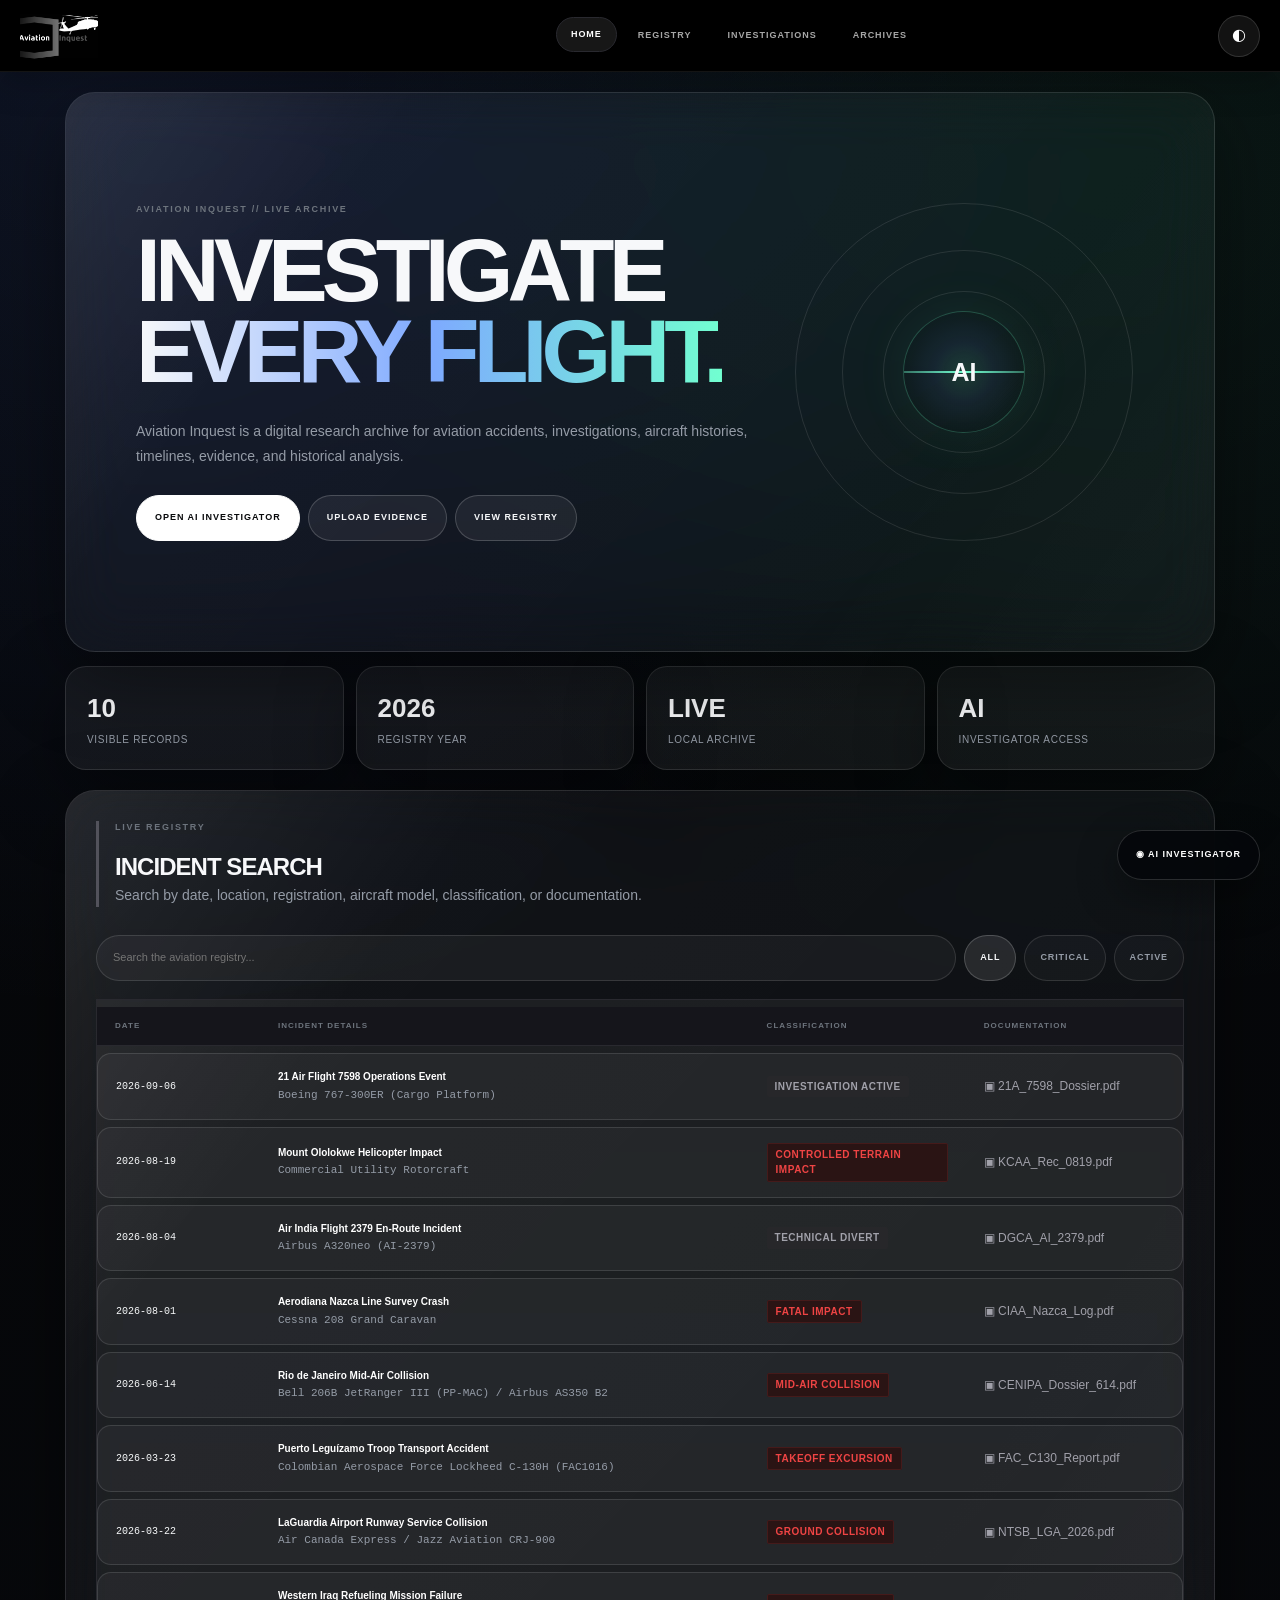
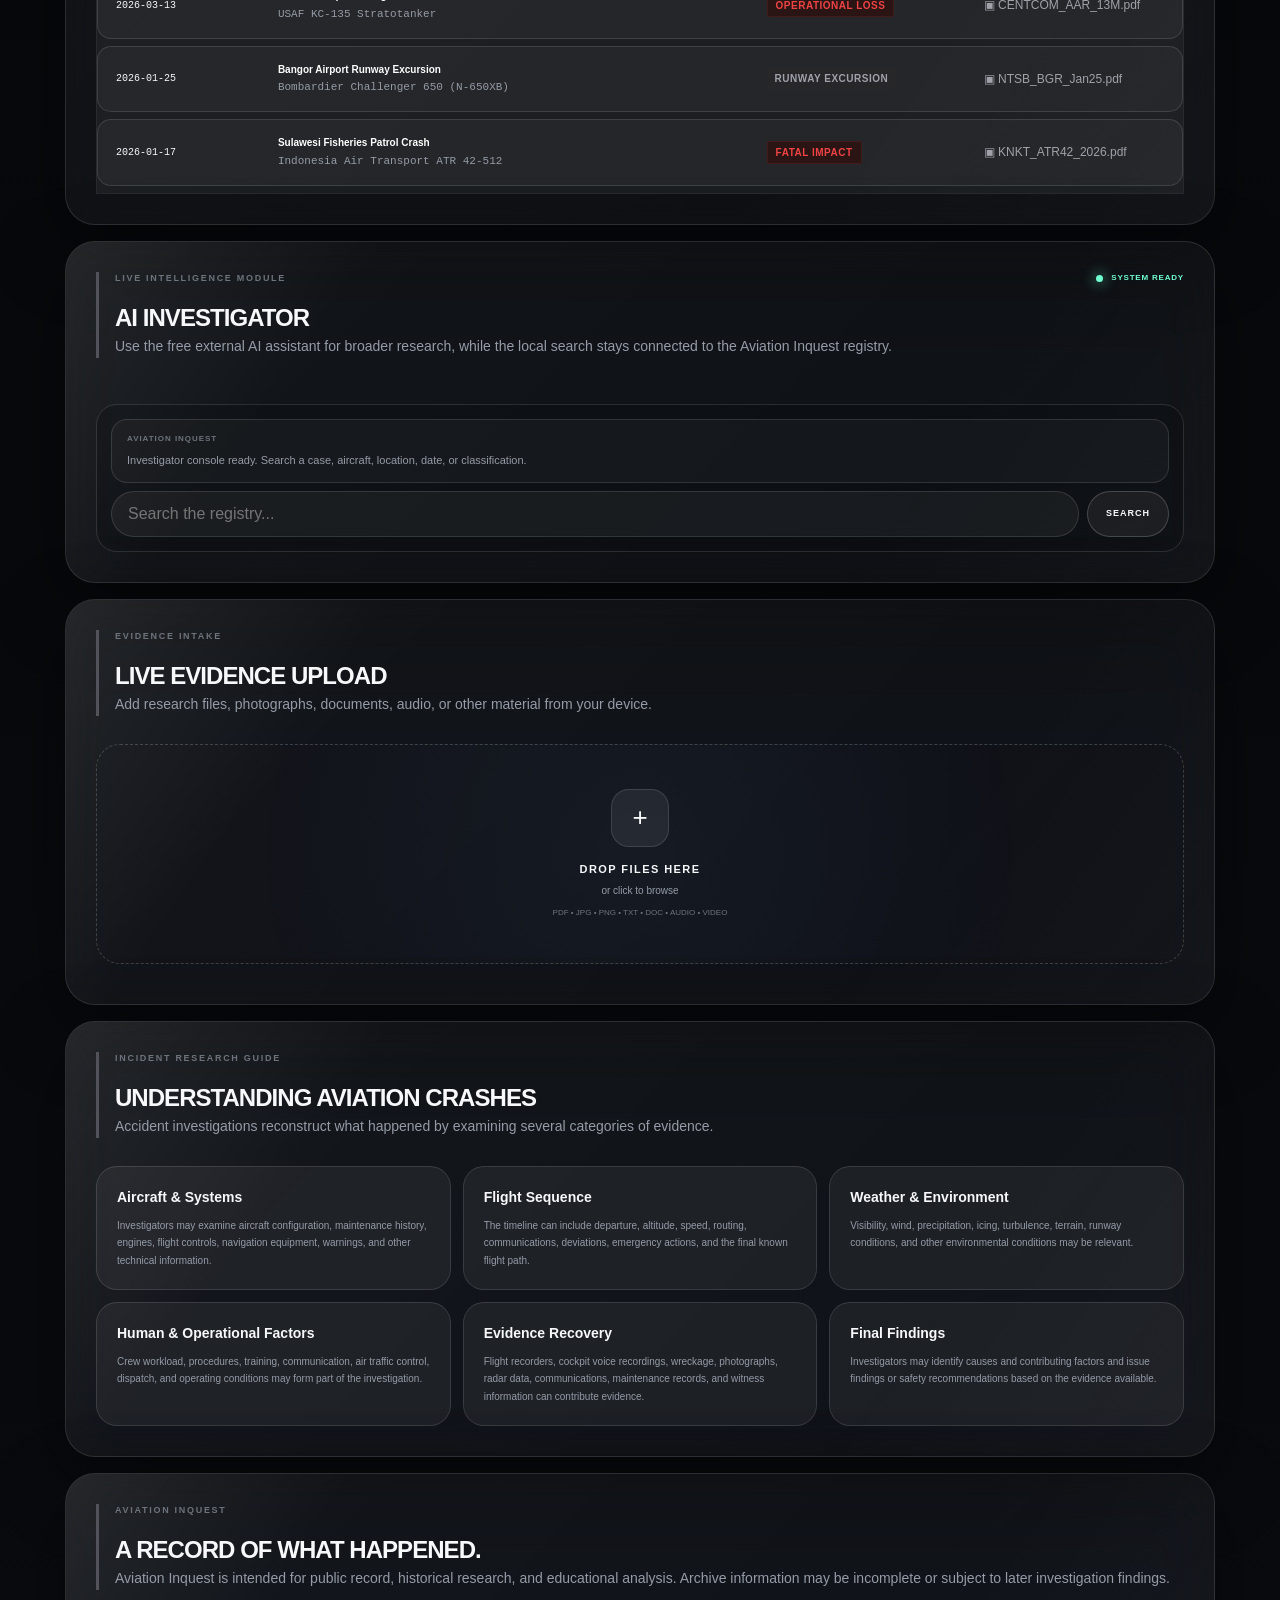
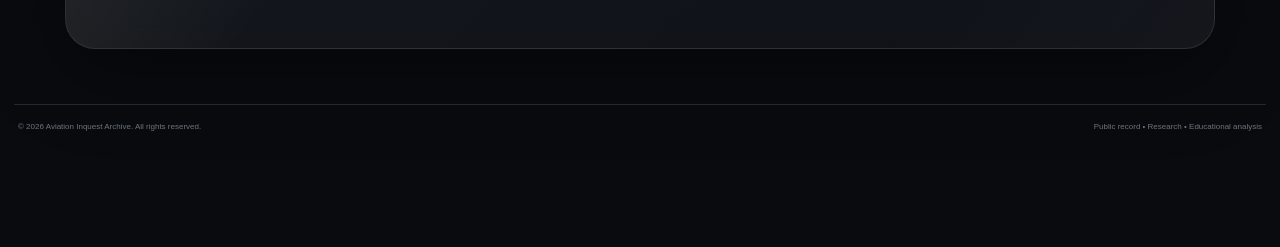
==== commit cc6b3954: "Update index.html" ====
--- a/index.html
+++ b/index.html
@@ -8,12 +8,12 @@
 <style>
 :root{--bg:#050608;--bg2:#090b0f;--text:#f7f8fa;--muted:#959ca7;--muted2:#6d747d;--panel:rgba(255,255,255,.055);--panel2:rgba(255,255,255,.03);--stroke:rgba(255,255,255,.12);--stroke2:rgba(255,255,255,.19);--accent:#7ea9ff;--green:#71ffd0;--danger:#ff6767;--shadow:0 24px 80px rgba(0,0,0,.42)}
 *{box-sizing:border-box}html{scroll-behavior:smooth}body{margin:0!important;min-height:100vh;background:radial-gradient(circle at 10% 0%,rgba(85,130,255,.12),transparent 28%),radial-gradient(circle at 90% 5%,rgba(80,255,195,.07),transparent 24%),linear-gradient(180deg,var(--bg),var(--bg2))!important;color:var(--text)!important;overflow-x:hidden;transition:background .25s ease,color .25s ease}.light-mode{--bg:#f4f7fa;--bg2:#e8edf3;--text:#11151b;--muted:#5e6773;--muted2:#7b8490;--panel:rgba(255,255,255,.82);--panel2:rgba(255,255,255,.62);--stroke:rgba(18,28,42,.11);--stroke2:rgba(18,28,42,.18);--shadow:0 24px 70px rgba(35,48,65,.12);background:linear-gradient(180deg,var(--bg),var(--bg2))!important}
-body>nav{position:sticky!important;top:0!important;z-index:9000!important;width:100%!important;height:72px!important;margin:0!important;padding:0 20px!important;display:flex!important;align-items:center!important;justify-content:space-between!important;background:#000!important;border-bottom:1px solid rgba(255,255,255,.08)!important;box-shadow:0 10px 35px rgba(0,0,0,.22)!important}.logo-area{flex:0 0 150px!important;display:flex!important;align-items:center!important}.logo-area a{width:145px!important;height:52px!important;display:flex!important;align-items:center!important;overflow:hidden!important;text-decoration:none!important}.logo-image{width:145px!important;height:110px!important;object-fit:contain!important;transform:scale(1.55)!important;display:block!important}.nav-links{display:flex!important;align-items:center!important;gap:6px!important}.nav-links a{color:rgba(255,255,255,.65)!important;text-decoration:none!important;padding:10px 14px!important;border-radius:999px!important;font-size:9px!important;font-weight:900!important;letter-spacing:.11em!important;transition:.18s ease!important}.nav-links a:hover,.nav-links a.active{color:#fff!important;background:rgba(255,255,255,.09)!important;transform:translateY(-1px)}
+body>nav{position:sticky!important;top:0!important;z-index:9000!important;width:100%!important;height:72px!important;margin:0!important;padding:0 20px!important;display:flex!important;align-items:center!important;justify-content:space-between!important;background:#000!important;border-bottom:1px solid rgba(255,255,255,.08)!important;box-shadow:0 10px 35px rgba(0,0,0,.22)!important}.logo-area{flex:0 0 88px!important;display:flex!important;align-items:center!important}.logo-area a{width:78px!important;height:46px!important;display:flex!important;align-items:center!important;overflow:hidden!important;text-decoration:none!important}.logo-image{width:88px!important;height:62px!important;object-fit:contain!important;transform:scale(1.08)!important;display:block!important}.nav-links{display:flex!important;align-items:center!important;gap:6px!important}.nav-links a{color:rgba(255,255,255,.65)!important;text-decoration:none!important;padding:10px 14px!important;border-radius:999px!important;font-size:9px!important;font-weight:900!important;letter-spacing:.11em!important;transition:.18s ease!important}.nav-links a:hover,.nav-links a.active{color:#fff!important;background:rgba(255,255,255,.09)!important;transform:translateY(-1px)}
 .theme-toggle{width:42px;height:42px;border:1px solid rgba(255,255,255,.14);border-radius:50%;background:rgba(255,255,255,.07);color:#fff;cursor:pointer;font-size:16px;display:grid;place-items:center;transition:.18s ease}.theme-toggle:hover{transform:rotate(10deg) scale(1.04);background:rgba(255,255,255,.12)}
 body>.container{width:min(1400px,calc(100% - 28px))!important;margin:20px auto 55px!important;padding:0!important}section{scroll-margin-top:92px}.glass-hero,.glass-panel{position:relative;overflow:hidden;border:1px solid var(--stroke)!important;border-radius:30px!important;background:linear-gradient(135deg,var(--panel),var(--panel2))!important;box-shadow:var(--shadow)!important;backdrop-filter:blur(28px) saturate(150%)!important;-webkit-backdrop-filter:blur(28px) saturate(150%)!important}.glass-hero:before,.glass-panel:before{content:"";position:absolute;inset:0;pointer-events:none;background:linear-gradient(125deg,rgba(255,255,255,.075),transparent 23%,transparent 72%,rgba(255,255,255,.025))}.glass-hero{min-height:560px;padding:clamp(28px,6vw,70px);display:flex;align-items:center;justify-content:space-between;gap:36px}.hero-copy{position:relative;z-index:2;max-width:760px}.eyebrow{color:var(--muted2)!important;font-size:9px!important;font-weight:900!important;letter-spacing:.19em!important;margin-bottom:13px!important}.hero-copy h1{margin:0!important;font-size:clamp(48px,7vw,94px)!important;line-height:.91!important;letter-spacing:-.065em!important}.hero-copy h1 span{background:linear-gradient(90deg,var(--text),var(--accent),var(--green));-webkit-background-clip:text;background-clip:text;color:transparent}.hero-copy p{max-width:700px;color:var(--muted)!important;font-size:14px!important;line-height:1.8!important;margin:26px 0!important}.hero-actions,.toolbar,.ai-input{display:flex!important;flex-wrap:wrap;gap:8px!important}.action-btn{appearance:none;display:inline-flex!important;align-items:center!important;justify-content:center!important;min-height:46px;padding:0 18px!important;border:1px solid var(--stroke2)!important;border-radius:999px!important;background:rgba(255,255,255,.06)!important;color:var(--text)!important;text-decoration:none!important;font-size:9px!important;font-weight:900!important;letter-spacing:.11em!important;cursor:pointer;transition:.18s ease!important}.action-btn:hover{transform:translateY(-2px)!important;background:rgba(255,255,255,.11)!important;box-shadow:0 12px 28px rgba(0,0,0,.13)}.action-btn.primary{background:#fff!important;color:#08090b!important;border-color:#fff!important}.hero-visual{width:360px;aspect-ratio:1;flex-shrink:0;position:relative;display:grid;place-items:center}.radar-ring{position:absolute;border:1px solid rgba(255,255,255,.10);border-radius:50%}.radar-one{width:45%;height:45%}.radar-two{width:68%;height:68%}.radar-three{width:94%;height:94%}.radar-core{position:relative;width:34%;aspect-ratio:1;border:1px solid rgba(110,255,200,.23);border-radius:50%;display:grid;place-items:center;overflow:hidden;background:radial-gradient(circle,rgba(110,255,190,.15),rgba(100,140,255,.08),transparent 70%);box-shadow:0 0 55px rgba(100,255,190,.08)}.radar-core:before{content:"";position:absolute;width:160%;height:2px;background:linear-gradient(90deg,transparent,var(--green),transparent);animation:sweep 3s linear infinite}.radar-core span{position:relative;z-index:2;font-size:25px;font-weight:900}@keyframes sweep{to{transform:rotate(360deg)}}
 .stats{display:grid!important;grid-template-columns:repeat(4,minmax(0,1fr))!important;gap:12px!important;margin-top:14px!important}.stat{padding:21px!important;border:1px solid var(--stroke)!important;border-radius:21px!important;background:var(--panel)!important;box-shadow:var(--shadow)}.stat strong{display:block;color:var(--text)!important;font-size:26px!important}.stat span{display:block;margin-top:4px;color:var(--muted)!important;font-size:10px!important}.glass-panel{margin-top:16px;padding:30px!important}.glass-panel>header,.ai-header{position:relative;z-index:2}.glass-panel header h2{color:var(--text)!important;letter-spacing:-.04em!important;margin-top:0}.glass-panel header p{color:var(--muted)!important}.search-wrap{flex:1 1 320px;position:relative}.search-box{width:100%!important;min-height:46px;padding:0 45px 0 16px!important;border:1px solid var(--stroke)!important;border-radius:999px!important;outline:none!important;background:rgba(255,255,255,.045)!important;color:var(--text)!important;font-size:11px!important}.light-mode .search-box{background:rgba(255,255,255,.82)!important}.clear-search{position:absolute;right:6px;top:6px;width:34px;height:34px;border:0;border-radius:50%;background:rgba(255,255,255,.08);color:var(--muted);cursor:pointer}.filter-btn{min-height:44px;padding:0 15px;border:1px solid var(--stroke)!important;border-radius:999px;background:var(--panel2)!important;color:var(--muted)!important;font-size:9px;font-weight:900;letter-spacing:.1em;cursor:pointer}.filter-btn.active,.filter-btn:hover{color:var(--text)!important;background:rgba(255,255,255,.1)!important;border-color:var(--stroke2)!important}.registry-table{position:relative;z-index:2;width:100%!important;margin-top:18px!important;border-collapse:separate!important;border-spacing:0 7px!important}.registry-table thead th{color:var(--muted2)!important;font-size:8px!important;letter-spacing:.13em!important;text-align:left}.registry-table tbody tr{background:rgba(255,255,255,.035);transition:.18s ease}.registry-table tbody tr:hover{background:rgba(255,255,255,.08);transform:translateX(2px)}.registry-table td{color:var(--text)!important;border-top:1px solid var(--stroke)!important;border-bottom:1px solid var(--stroke)!important;font-size:10px!important}.registry-table td:first-child{border-left:1px solid var(--stroke)!important;border-radius:14px 0 0 14px}.registry-table td:last-child{border-right:1px solid var(--stroke)!important;border-radius:0 14px 14px 0}.ai-header{display:flex;justify-content:space-between;align-items:flex-start;gap:20px}.ai-status{display:inline-flex;align-items:center;gap:8px;color:var(--green);font-size:8px;font-weight:900;letter-spacing:.1em}.ai-status span{width:7px;height:7px;border-radius:50%;background:var(--green);box-shadow:0 0 14px var(--green)}.ai-console{position:relative;z-index:2;margin-top:18px;padding:14px;border:1px solid var(--stroke);border-radius:21px;background:rgba(0,0,0,.14)}.light-mode .ai-console{background:rgba(255,255,255,.4)}.ai-message{padding:13px 15px;margin-bottom:8px;border:1px solid var(--stroke);border-radius:16px;background:rgba(255,255,255,.035)}.ai-label{color:var(--muted2);font-size:8px;font-weight:900;letter-spacing:.12em;margin-bottom:6px}.ai-message p{margin:0;color:var(--muted);font-size:11px;line-height:1.65}.ai-input input{flex:1;min-width:0;height:46px;padding:0 16px;border:1px solid var(--stroke);border-radius:999px;outline:none;background:rgba(255,255,255,.05);color:var(--text)}.upload-zone{position:relative;z-index:2;min-height:220px;margin-top:18px;display:flex;flex-direction:column;align-items:center;justify-content:center;text-align:center;border:1px dashed var(--stroke2);border-radius:24px;background:radial-gradient(circle,rgba(110,170,255,.05),transparent 70%);cursor:pointer;transition:.18s ease}.upload-zone:hover,.upload-zone.dragging{transform:translateY(-2px);border-color:rgba(110,255,190,.5);background:radial-gradient(circle,rgba(110,255,190,.09),transparent 70%)}.upload-symbol{width:58px;height:58px;display:grid;place-items:center;border-radius:18px;background:rgba(255,255,255,.07);border:1px solid var(--stroke);font-size:26px}.upload-zone h3{margin:14px 0 5px;font-size:11px;letter-spacing:.13em}.upload-zone p{margin:0;color:var(--muted);font-size:10px}.upload-zone span{margin-top:9px;color:var(--muted2);font-size:8px}.uploaded-files{position:relative;z-index:2;display:grid;gap:8px;margin-top:10px}.card-grid{position:relative;z-index:2;display:grid;grid-template-columns:repeat(3,minmax(0,1fr));gap:12px;margin-top:18px}.card{padding:20px;border:1px solid var(--stroke);border-radius:21px;background:var(--panel);transition:.18s ease}.card:hover{transform:translateY(-3px);background:var(--panel)}.card h3{margin:0 0 8px;color:var(--text);font-size:14px}.card p{margin:0;color:var(--muted);font-size:10px;line-height:1.75}.ai-launch{position:fixed!important;right:20px!important;bottom:20px!important;z-index:9500!important;min-height:50px;padding:0 18px;border:1px solid rgba(255,255,255,.15);border-radius:999px;background:rgba(5,7,10,.9);color:#fff;box-shadow:0 16px 40px rgba(0,0,0,.35);backdrop-filter:blur(18px);font-size:9px;font-weight:900;letter-spacing:.11em;cursor:pointer}.ai-window{position:fixed!important;right:20px!important;bottom:80px!important;z-index:9600!important;width:min(390px,calc(100vw - 24px));border:1px solid rgba(255,255,255,.14);border-radius:26px;overflow:hidden;background:rgba(7,9,12,.95);color:#fff;box-shadow:0 30px 90px rgba(0,0,0,.55);backdrop-filter:blur(28px);opacity:0;pointer-events:none;transform:translateY(14px) scale(.98);transition:.2s ease}.ai-window.open{opacity:1;pointer-events:auto;transform:translateY(0) scale(1)}.ai-window-head{display:flex;align-items:center;justify-content:space-between;padding:15px 16px;border-bottom:1px solid rgba(255,255,255,.08)}.ai-window-title{display:flex;flex-direction:column;gap:3px}.ai-window-title strong{font-size:10px;letter-spacing:.1em}.ai-window-title span{color:var(--green);font-size:7px;font-weight:900;letter-spacing:.1em}.ai-close{width:34px;height:34px;border:0;border-radius:50%;background:rgba(255,255,255,.07);color:#fff;cursor:pointer;font-size:17px}.ai-window-body{padding:22px}.ai-orb{width:60px;height:60px;margin:0 auto 15px;display:grid;place-items:center;border:1px solid rgba(110,255,190,.22);border-radius:50%;background:radial-gradient(circle,rgba(110,255,190,.18),rgba(90,130,255,.08),transparent 70%);font-size:18px;font-weight:900}.ai-window-body h2{margin:0;text-align:center;font-size:18px}.ai-window-body p{margin:9px 0 15px;color:rgba(255,255,255,.56);font-size:10px;line-height:1.7;text-align:center}.ai-provider{width:100%;min-height:48px;margin-top:8px;border:1px solid rgba(255,255,255,.11);border-radius:15px;background:rgba(255,255,255,.055);color:#fff;cursor:pointer;font-size:9px;font-weight:900;letter-spacing:.1em}.ai-provider:hover{background:rgba(255,255,255,.1);transform:translateY(-2px)}.ai-context{margin:0 0 13px;padding:11px 12px;border:1px solid rgba(255,255,255,.1);border-radius:14px;background:rgba(255,255,255,.045)}.ai-context b{display:block;color:#9ca4ad;font-size:7px;letter-spacing:.12em;margin-bottom:5px}.ai-context span{color:#cbd0d6;font-size:9px;line-height:1.5}.ai-window-note{margin-top:14px;color:rgba(255,255,255,.32);font-size:8px;line-height:1.55;text-align:center}body>footer{position:relative!important;left:auto!important;right:auto!important;bottom:auto!important;width:min(1400px,calc(100% - 28px))!important;margin:0 auto 26px!important;padding:16px 4px!important;display:flex!important;justify-content:space-between!important;align-items:center!important;gap:20px;border-top:1px solid var(--stroke)!important;background:transparent!important;color:var(--muted2)!important;font-size:8px!important;box-shadow:none!important}
 @media(max-width:900px){.hero-visual{display:none}.stats{grid-template-columns:repeat(2,minmax(0,1fr))!important}.card-grid{grid-template-columns:repeat(2,minmax(0,1fr))}.ai-header{flex-direction:column}}
-@media(max-width:650px){body>nav{height:64px!important;padding:0 10px!important}.logo-area{flex-basis:110px!important}.logo-area a{width:110px!important}.logo-image{width:110px!important;height:88px!important}.nav-links{display:none!important}body>.container{width:calc(100% - 14px)!important;margin-top:8px!important}.glass-hero{padding:30px 22px!important;border-radius:25px!important}.hero-copy h1{font-size:48px!important}.stats{grid-template-columns:1fr 1fr!important}.card-grid{grid-template-columns:1fr!important}.ai-input{flex-direction:column!important}.ai-input .action-btn{width:100%}body>footer{flex-direction:column!important;align-items:flex-start!important}.registry-table{display:block;overflow-x:auto}.ai-launch{right:12px!important;bottom:12px!important}}
+@media(max-width:650px){body>nav{height:64px!important;padding:0 10px!important}.logo-area{flex-basis:76px!important}.logo-area a{width:70px!important}.logo-image{width:78px!important;height:58px!important}.nav-links{display:none!important}body>.container{width:calc(100% - 14px)!important;margin-top:8px!important}.glass-hero{padding:30px 22px!important;border-radius:25px!important}.hero-copy h1{font-size:48px!important}.stats{grid-template-columns:1fr 1fr!important}.card-grid{grid-template-columns:1fr!important}.ai-input{flex-direction:column!important}.ai-input .action-btn{width:100%}body>footer{flex-direction:column!important;align-items:flex-start!important}.registry-table{display:block;overflow-x:auto}.ai-launch{right:12px!important;bottom:12px!important}}
   </style>
 </head>
 <body data-page="registry">
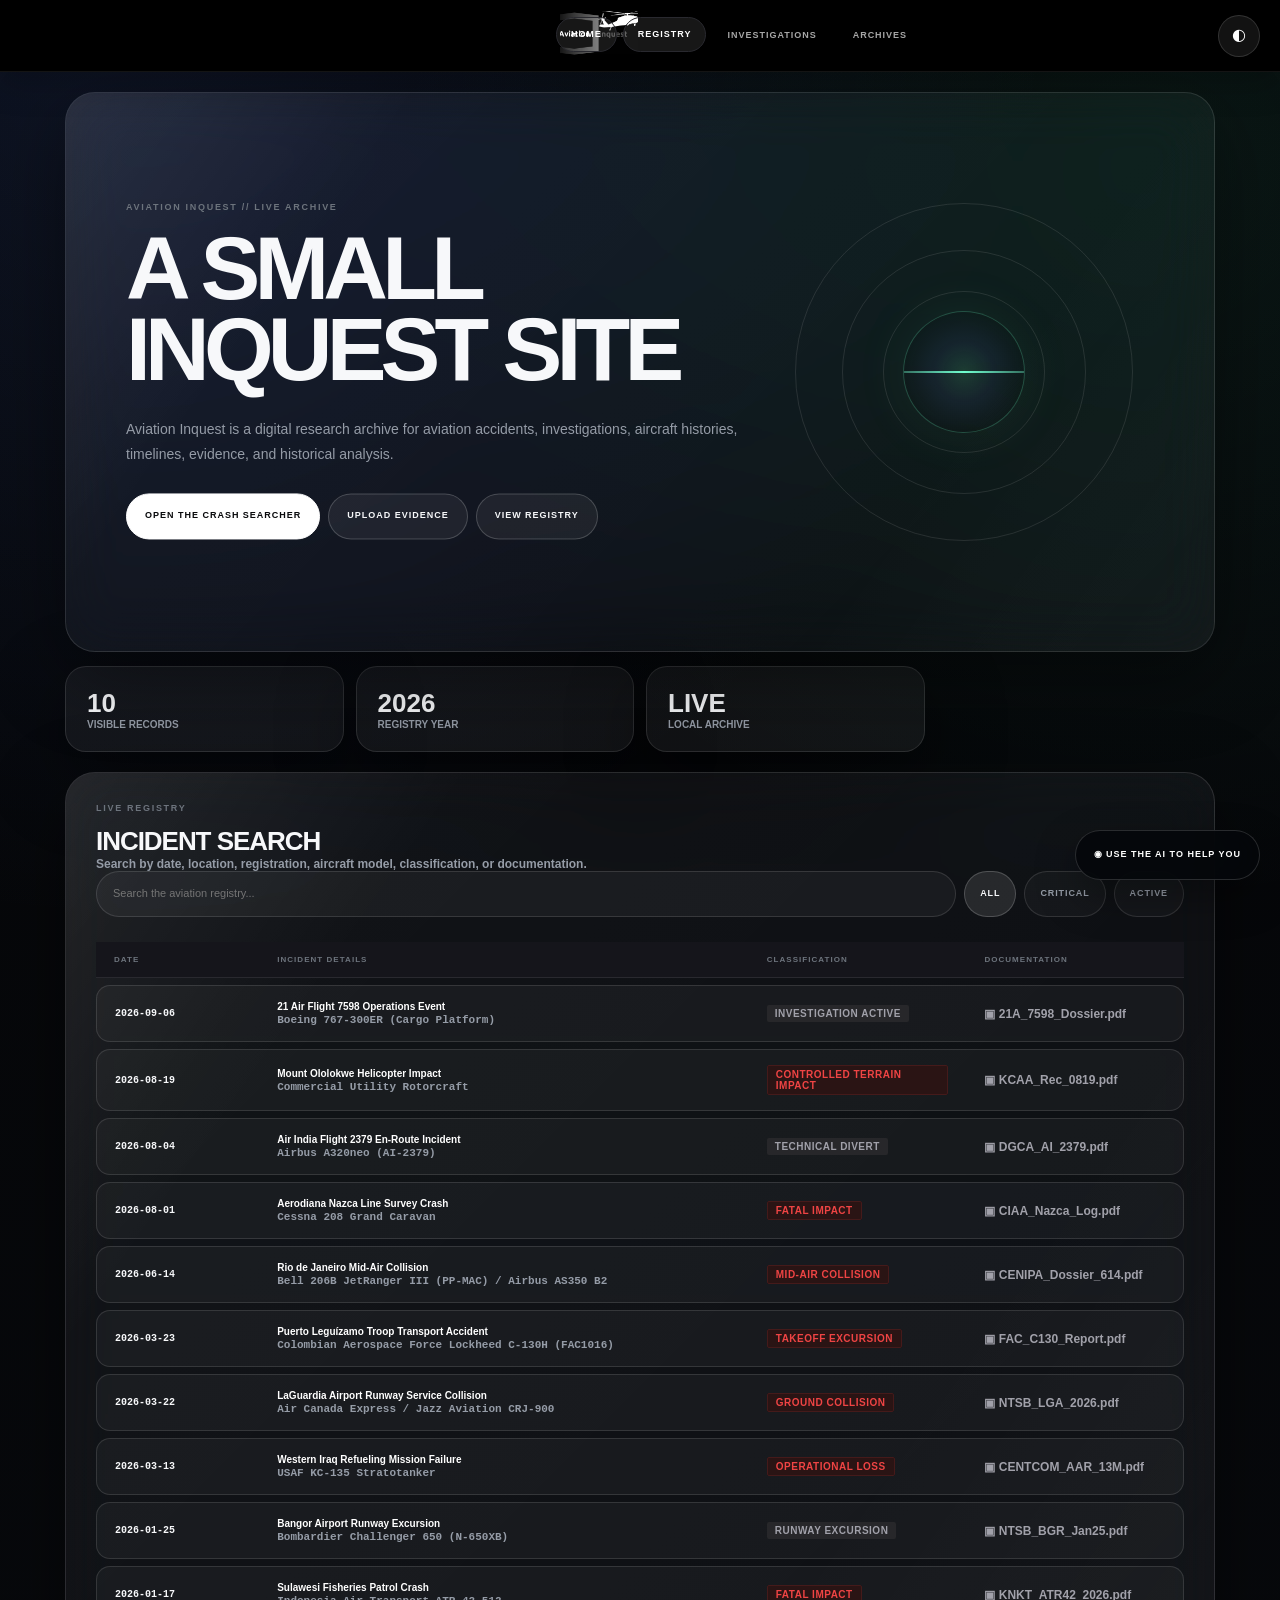
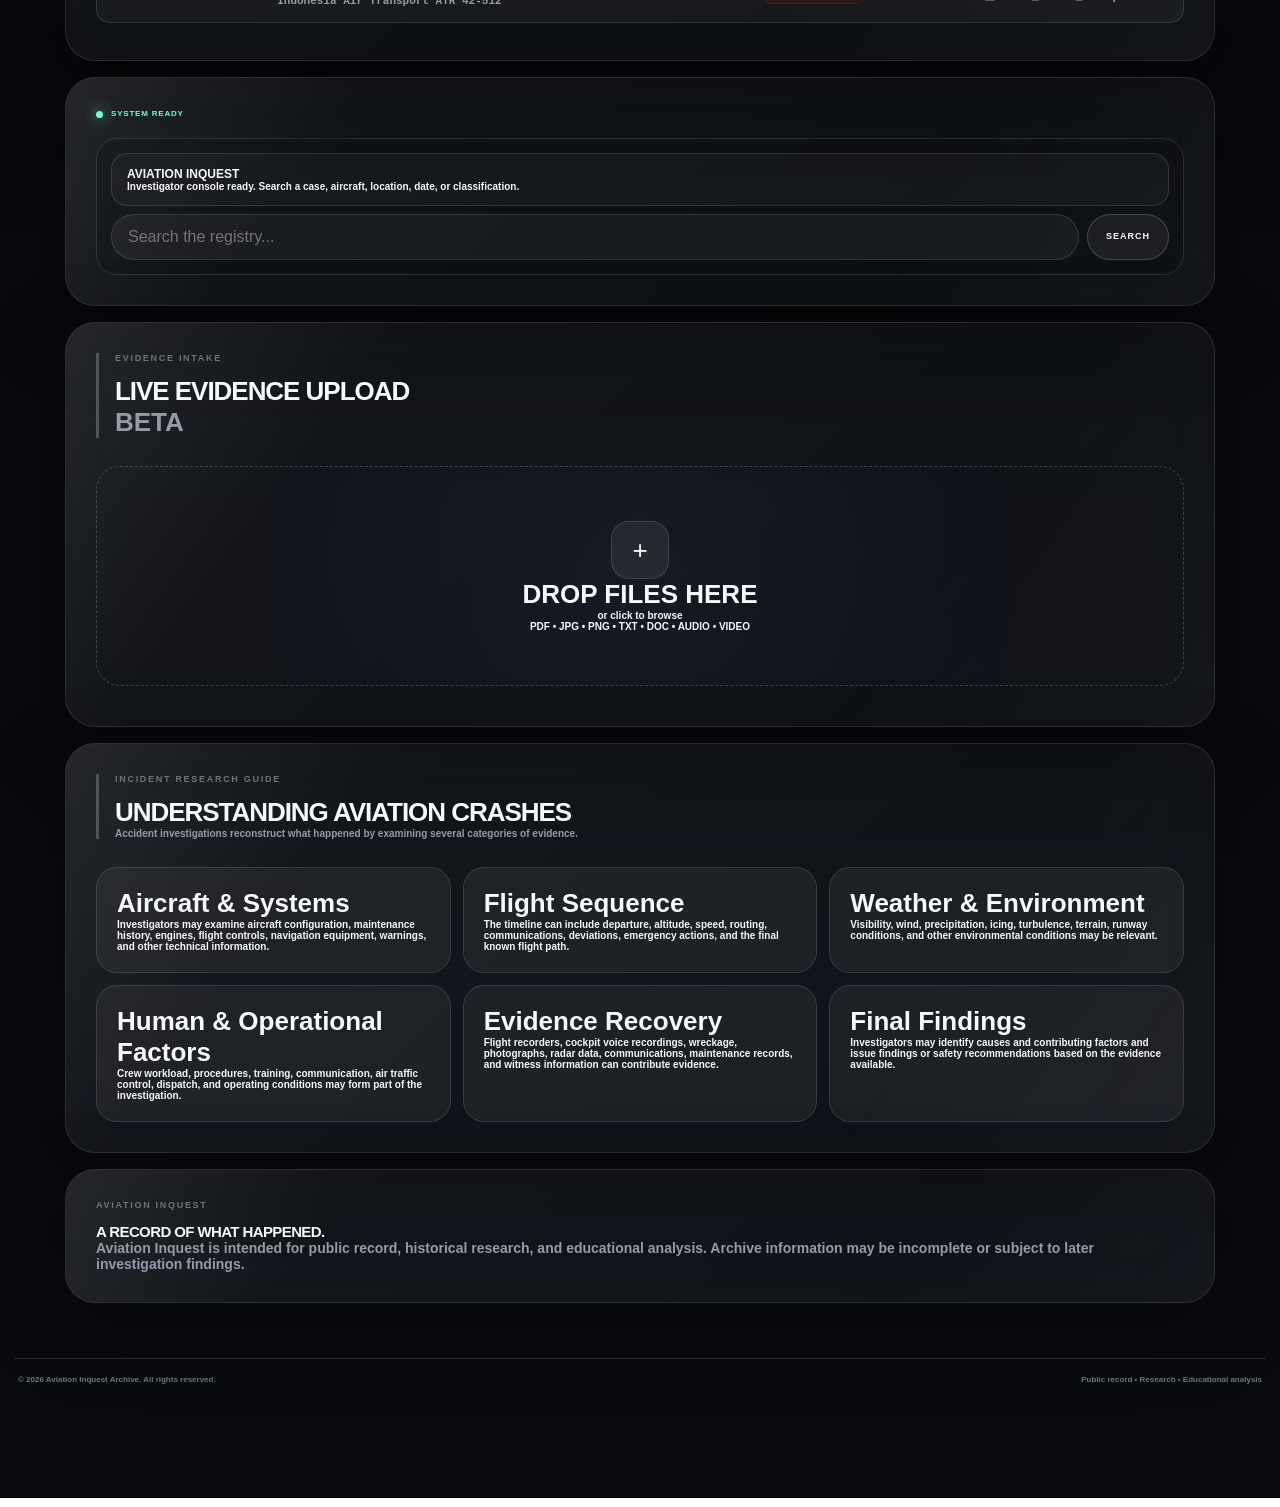
==== commit c29b4f1c: "Update print statement from 'Hello' to 'Goodbye'" ====
--- a/index.html
+++ b/index.html
@@ -1,6 +1,5 @@
 <!DOCTYPE html>
-<html lang="en">
-<head>
+<html lang="en"><head>
 <meta charset="UTF-8">
 <meta name="viewport" content="width=device-width,initial-scale=1.0">
 <title>Aviation Inquest | Home</title>
@@ -15,81 +14,1753 @@
 @media(max-width:900px){.hero-visual{display:none}.stats{grid-template-columns:repeat(2,minmax(0,1fr))!important}.card-grid{grid-template-columns:repeat(2,minmax(0,1fr))}.ai-header{flex-direction:column}}
 @media(max-width:650px){body>nav{height:64px!important;padding:0 10px!important}.logo-area{flex-basis:76px!important}.logo-area a{width:70px!important}.logo-image{width:78px!important;height:58px!important}.nav-links{display:none!important}body>.container{width:calc(100% - 14px)!important;margin-top:8px!important}.glass-hero{padding:30px 22px!important;border-radius:25px!important}.hero-copy h1{font-size:48px!important}.stats{grid-template-columns:1fr 1fr!important}.card-grid{grid-template-columns:1fr!important}.ai-input{flex-direction:column!important}.ai-input .action-btn{width:100%}body>footer{flex-direction:column!important;align-items:flex-start!important}.registry-table{display:block;overflow-x:auto}.ai-launch{right:12px!important;bottom:12px!important}}
   </style>
-</head>
-<body data-page="registry">
-<nav>
-  <div class="logo-area"><a href="index.html"><img class="logo-image" src="assets/aviation-inquest-logo.png" alt="Aviation Inquest logo"></a></div>
+<style>
+/* ============================================
+   HTML Visual Editor v2 — Injected Styles (embedded)
+   Design: Claude Design System
+   ============================================ */
+
+[data-hve-hovered] {
+  outline: 2px dashed #cc785c !important;
+  outline-offset: 2px !important;
+  cursor: pointer !important;
+}
+
+td[data-hve-hovered],
+th[data-hve-hovered],
+tr[data-hve-hovered] {
+  outline-offset: -2px !important;
+}
+
+[data-hve-selected] {
+  outline: 2px solid #cc785c !important;
+  outline-offset: 2px !important;
+  cursor: default;
+  touch-action: none;
+}
+
+[data-hve-dragging] {
+  touch-action: none;
+}
+
+[data-hve-handle] {
+  touch-action: none;
+}
+
+[data-hve-selected]:not(td):not(th):not(tr):not(thead):not(tbody):not(tfoot):not(table) {
+  position: relative;
+}
+
+
+td[data-hve-selected],
+th[data-hve-selected],
+tr[data-hve-selected] {
+  outline-offset: -2px !important;
+}
+
+table[data-hve-selected] {
+  outline-offset: 2px !important;
+  position: relative;
+}
+
+[data-hve-dragging] {
+  opacity: 0.85 !important;
+  outline: 2px dashed #a9583e !important;
+  cursor: grabbing !important;
+  box-shadow: 0 8px 32px rgba(20,20,19,0.2), 0 2px 8px rgba(204,120,92,0.15) !important;
+  transition: box-shadow 0.15s ease, opacity 0.15s ease !important;
+  z-index: 10000 !important;
+}
+
+[data-hve-editing] {
+  outline: 2px solid #a9583e !important;
+  outline-offset: 2px !important;
+  cursor: text !important;
+  min-height: 1em;
+}
+
+td[data-hve-editing],
+th[data-hve-editing] {
+  outline-offset: -2px !important;
+}
+
+/* Firefox scrollbar styling */
+[data-hve-editor],
+[data-hve-toolbar],
+[data-hve-context-menu],
+[data-hve-page-sorter],
+[data-hve-chart-panel] {
+  scrollbar-width: thin;
+  scrollbar-color: #8e8b82 transparent;
+}
+
+/* ---- Floating Toolbar ---- */
+[data-hve-toolbar] {
+  position: fixed;
+  display: none;
+  align-items: center;
+  gap: 2px;
+  padding: 6px 10px;
+  background: #faf9f5;
+  border: 1px solid #e6dfd8;
+  border-radius: 14px;
+  box-shadow: 0 4px 24px rgba(20,20,19,0.12), 0 1px 4px rgba(20,20,19,0.08);
+  z-index: 2147483644;
+  font-family: "Inter", -apple-system, BlinkMacSystemFont, "Segoe UI", Roboto, sans-serif;
+  user-select: none;
+  backdrop-filter: blur(8px);
+  writing-mode: horizontal-tb;
+  direction: ltr;
+  text-align: left;
+  word-break: normal;
+  word-wrap: normal;
+  overflow-wrap: normal;
+  white-space: nowrap;
+  line-height: 1.4;
+  text-transform: none;
+  letter-spacing: normal;
+  text-indent: 0;
+  text-decoration: none;
+  box-sizing: border-box;
+}
+
+[data-hve-toolbar] .hve-tb-group {
+  display: flex;
+  align-items: center;
+  gap: 2px;
+}
+
+[data-hve-toolbar] * {
+  writing-mode: horizontal-tb;
+  direction: ltr;
+  word-break: normal;
+  box-sizing: border-box;
+}
+
+[data-hve-toolbar] .hve-tb-sep {
+  width: 1px;
+  height: 22px;
+  background: #e6dfd8;
+  margin: 0 4px;
+}
+
+[data-hve-toolbar] button {
+  display: flex;
+  align-items: center;
+  justify-content: center;
+  width: 30px;
+  height: 30px;
+  border: none;
+  border-radius: 8px;
+  background: transparent;
+  cursor: pointer;
+  font-size: 13px;
+  color: #3d3d3a;
+  transition: all 0.15s ease;
+  padding: 0;
+  position: relative;
+  white-space: nowrap;
+  overflow: hidden;
+}
+
+[data-hve-toolbar] button:hover {
+  background: #f5f0e8;
+  color: #141413;
+}
+
+[data-hve-toolbar] button:active {
+  background: #e6dfd8;
+  transform: scale(0.93);
+}
+
+[data-hve-toolbar] button.hve-active {
+  background: #cc785c;
+  color: white;
+}
+
+[data-hve-toolbar] button.hve-active:hover {
+  background: #a9583e;
+}
+
+[data-hve-toolbar] .hve-tb-label {
+  font-size: 11px;
+  font-weight: 600;
+  letter-spacing: 0.3px;
+  white-space: nowrap;
+  overflow: hidden;
+  text-overflow: ellipsis;
+  max-width: 64px;
+  display: inline-block;
+  vertical-align: middle;
+}
+
+/* ---- Dropdown ---- */
+[data-hve-dropdown] {
+  position: fixed;
+  background: #faf9f5;
+  border: 1px solid #e6dfd8;
+  border-radius: 12px;
+  box-shadow: 0 8px 32px rgba(20,20,19,0.15);
+  padding: 6px;
+  z-index: 2147483645;
+  min-width: 140px;
+  max-height: 320px;
+  overflow-y: auto;
+  animation: hve-dropdown-in 0.15s ease;
+  white-space: normal;
+}
+
+[data-hve-dropdown] .hve-dd-item {
+  display: flex;
+  align-items: center;
+  gap: 8px;
+  padding: 8px 12px;
+  border-radius: 8px;
+  cursor: pointer;
+  font-size: 13px;
+  color: #3d3d3a;
+  transition: background 0.12s;
+  white-space: nowrap;
+}
+
+[data-hve-dropdown] .hve-dd-item:hover {
+  background: #f5f0e8;
+  color: #141413;
+}
+
+[data-hve-dropdown] .hve-dd-item .hve-dd-icon {
+  font-size: 15px;
+  width: 20px;
+  text-align: center;
+}
+
+[data-hve-dropdown] .hve-dd-divider {
+  height: 1px;
+  background: #e6dfd8;
+  margin: 4px 0;
+}
+
+@keyframes hve-dropdown-in {
+  from { opacity: 0; transform: translateX(-50%) translateY(-4px); }
+  to { opacity: 1; transform: translateX(-50%) translateY(0); }
+}
+
+/* ---- Insert Indicator ---- */
+[data-hve-insert-indicator] {
+  position: absolute;
+  left: 0;
+  right: 0;
+  height: 3px;
+  background: #cc785c;
+  border-radius: 2px;
+  pointer-events: none;
+  z-index: 2147483640;
+  animation: hve-indicator-pulse 1.5s ease infinite;
+}
+
+@keyframes hve-indicator-pulse {
+  0%, 100% { opacity: 0.6; }
+  50% { opacity: 1; }
+}
+
+/* ---- Insert Panel ---- */
+[data-hve-insert-panel] {
+  position: fixed;
+  z-index: 2147483646;
+  background: #faf9f5;
+  border: 1px solid #e6dfd8;
+  border-radius: 16px;
+  box-shadow: 0 8px 40px rgba(20,20,19,0.18), 0 2px 8px rgba(20,20,19,0.08);
+  padding: 8px;
+  min-width: 200px;
+  font-family: "Inter", -apple-system, BlinkMacSystemFont, "Segoe UI", Roboto, sans-serif;
+  animation: hve-panel-in 0.2s cubic-bezier(0.4, 0, 0.2, 1);
+}
+
+[data-hve-insert-panel] .hve-ip-title {
+  font-size: 11px;
+  font-weight: 600;
+  color: #8e8b82;
+  text-transform: uppercase;
+  letter-spacing: 0.8px;
+  padding: 8px 12px 6px;
+}
+
+[data-hve-insert-panel] .hve-ip-item {
+  display: flex;
+  align-items: center;
+  gap: 10px;
+  padding: 10px 12px;
+  border-radius: 10px;
+  cursor: pointer;
+  transition: background 0.12s;
+}
+
+[data-hve-insert-panel] .hve-ip-item:hover {
+  background: #f5f0e8;
+}
+
+[data-hve-insert-panel] .hve-ip-icon {
+  width: 32px;
+  height: 32px;
+  border-radius: 8px;
+  display: flex;
+  align-items: center;
+  justify-content: center;
+  font-size: 16px;
+  background: #f5f0e8;
+}
+
+[data-hve-insert-panel] .hve-ip-text {
+  display: flex;
+  flex-direction: column;
+}
+
+[data-hve-insert-panel] .hve-ip-text span:first-child {
+  font-size: 13px;
+  font-weight: 500;
+  color: #141413;
+}
+
+[data-hve-insert-panel] .hve-ip-text span:last-child {
+  font-size: 11px;
+  color: #8e8b82;
+  margin-top: 1px;
+}
+
+@keyframes hve-panel-in {
+  from { opacity: 0; transform: scale(0.95); }
+  to { opacity: 1; transform: scale(1); }
+}
+
+/* ---- Dialog ---- */
+[data-hve-dialog-overlay] {
+  position: fixed;
+  top: 0; left: 0; right: 0; bottom: 0;
+  background: rgba(20,20,19,0.4);
+  backdrop-filter: blur(4px);
+  z-index: 2147483645;
+  animation: hve-fade-in 0.2s ease;
+}
+
+[data-hve-dialog] {
+  position: fixed;
+  top: 50%; left: 50%;
+  transform: translate(-50%,-50%);
+  z-index: 2147483646;
+  background: #faf9f5;
+  border: 1px solid #e6dfd8;
+  border-radius: 16px;
+  box-shadow: 0 16px 48px rgba(20,20,19,0.2);
+  padding: 28px;
+  min-width: 320px;
+  font-family: "Inter", -apple-system, BlinkMacSystemFont, "Segoe UI", Roboto, sans-serif;
+  animation: hve-dialog-in 0.25s cubic-bezier(0.4, 0, 0.2, 1);
+}
+
+[data-hve-dialog] h3 {
+  font-size: 17px;
+  font-weight: 600;
+  color: #141413;
+  margin-bottom: 20px;
+}
+
+[data-hve-dialog] label {
+  display: block;
+  font-size: 12px;
+  font-weight: 500;
+  color: #6c6a64;
+  margin-bottom: 6px;
+}
+
+[data-hve-dialog] input[type="number"],
+[data-hve-dialog] input[type="text"],
+[data-hve-dialog] select {
+  width: 100%;
+  padding: 10px 12px;
+  border: 1px solid #e6dfd8;
+  border-radius: 10px;
+  font-size: 14px;
+  font-family: inherit;
+  background: #faf9f5;
+  color: #141413;
+  transition: border-color 0.2s;
+}
+
+[data-hve-dialog] input:focus,
+[data-hve-dialog] select:focus {
+  outline: none;
+  border-color: #cc785c;
+  box-shadow: 0 0 0 3px rgba(204,120,92,0.12);
+}
+
+[data-hve-dialog] .hve-dialog-actions {
+  display: flex;
+  gap: 8px;
+  justify-content: flex-end;
+  margin-top: 24px;
+}
+
+[data-hve-dialog] .hve-btn-cancel {
+  padding: 9px 18px;
+  border: 1px solid #e6dfd8;
+  border-radius: 10px;
+  background: #faf9f5;
+  cursor: pointer;
+  font-size: 13px;
+  font-weight: 500;
+  color: #3d3d3a;
+  font-family: inherit;
+  transition: all 0.15s;
+}
+
+[data-hve-dialog] .hve-btn-cancel:hover {
+  background: #f5f0e8;
+}
+
+[data-hve-dialog] .hve-btn-confirm {
+  padding: 9px 18px;
+  border: none;
+  border-radius: 10px;
+  background: linear-gradient(135deg, #cc785c, #a9583e);
+  color: white;
+  cursor: pointer;
+  font-size: 13px;
+  font-weight: 600;
+  font-family: inherit;
+  box-shadow: 0 2px 8px rgba(204,120,92,0.3);
+  transition: all 0.15s;
+}
+
+[data-hve-dialog] .hve-btn-confirm:hover {
+  background: #a9583e;
+  box-shadow: 0 4px 12px rgba(204,120,92,0.4);
+}
+
+@keyframes hve-dialog-in {
+  from { opacity: 0; transform: translate(-50%,-50%) scale(0.95); }
+  to { opacity: 1; transform: translate(-50%,-50%) scale(1); }
+}
+
+@keyframes hve-fade-in {
+  from { opacity: 0; }
+  to { opacity: 1; }
+}
+
+/* ---- Toast ---- */
+@keyframes hve-toast-in {
+  from { opacity: 0; transform: translateX(-50%) translateY(-10px); }
+  to { opacity: 1; transform: translateX(-50%) translateY(0); }
+}
+
+/* ---- Resize Handles ---- */
+[data-hve-resize-container] {
+  pointer-events: none;
+}
+
+[data-hve-handle] {
+  pointer-events: all;
+  transition: background 0.15s, transform 0.15s;
+}
+
+[data-hve-handle]:hover {
+  background: #a9583e !important;
+  transform: scale(1.3);
+}
+
+/* ---- Context Menu ---- */
+[data-hve-context-menu] {
+  position: fixed;
+  z-index: 2147483647;
+  background: #faf9f5;
+  border: 1px solid #e6dfd8;
+  border-radius: 12px;
+  box-shadow: 0 8px 32px rgba(20,20,19,0.15);
+  padding: 6px;
+  min-width: 180px;
+  font-family: "Inter", -apple-system, BlinkMacSystemFont, "Segoe UI", Roboto, sans-serif;
+  animation: hve-dropdown-in 0.15s ease;
+}
+
+[data-hve-context-menu] .hve-cm-item {
+  display: flex;
+  align-items: center;
+  gap: 10px;
+  padding: 8px 12px;
+  border-radius: 8px;
+  cursor: pointer;
+  font-size: 13px;
+  color: #3d3d3a;
+  transition: background 0.12s;
+}
+
+[data-hve-context-menu] .hve-cm-item:hover {
+  background: #f5f0e8;
+  color: #141413;
+}
+
+[data-hve-context-menu] .hve-cm-item.danger {
+  color: #EF4444;
+}
+
+[data-hve-context-menu] .hve-cm-item.danger:hover {
+  background: #FEF2F2;
+}
+
+[data-hve-context-menu] .hve-cm-divider {
+  height: 1px;
+  background: #e6dfd8;
+  margin: 4px 0;
+}
+
+[data-hve-context-menu] .hve-cm-icon {
+  width: 18px;
+  text-align: center;
+  font-size: 14px;
+}
+
+[data-hve-context-menu] .hve-cm-shortcut {
+  margin-left: auto;
+  font-size: 11px;
+  color: #e6dfd8;
+  font-family: 'SF Mono', monospace;
+}
+
+/* ---- Status Indicator ---- */
+[data-hve-status] {
+  position: fixed;
+  bottom: 20px;
+  right: 20px;
+  z-index: 2147483647;
+  display: flex;
+  align-items: center;
+  gap: 8px;
+  padding: 10px 18px;
+  background: linear-gradient(135deg, #cc785c, #a9583e);
+  color: white;
+  border-radius: 24px;
+  font: 13px/1.4 "Inter", -apple-system, BlinkMacSystemFont, "Segoe UI", Roboto, sans-serif;
+  font-weight: 500;
+  box-shadow: 0 4px 16px rgba(204,120,92,0.35);
+  cursor: pointer;
+  user-select: none;
+  transition: all 0.2s;
+}
+
+[data-hve-status]:hover {
+  transform: translateY(-2px);
+  box-shadow: 0 6px 20px rgba(204,120,92,0.45);
+}
+
+[data-hve-status] .hve-status-dot {
+  width: 8px;
+  height: 8px;
+  background: #10B981;
+  border-radius: 50%;
+  animation: hve-pulse 2s ease infinite;
+}
+
+@keyframes hve-pulse {
+  0%, 100% { opacity: 1; }
+  50% { opacity: 0.5; }
+}
+
+/* ---- Quick Add Button ---- */
+[data-hve-quick-add] {
+  user-select: none;
+  -webkit-user-select: none;
+}
+
+/* ---- Multi-select ---- */
+[data-hve-multi-selected] {
+  outline: 2px solid #cc785c !important;
+  outline-offset: 2px !important;
+  cursor: move !important;
+  box-shadow: 0 0 0 4px rgba(204, 120, 92, 0.12) !important;
+}
+
+[data-hve-marquee-preview] {
+  outline: 2px dashed #cc785c !important;
+  outline-offset: 1px !important;
+  box-shadow: 0 0 0 3px rgba(204, 120, 92, 0.1) !important;
+}
+
+[data-hve-marquee] {
+  transition: none !important;
+}
+
+[data-hve-multi-toast] {
+  position: fixed;
+  bottom: 64px;
+  right: 20px;
+  z-index: 2147483647;
+  display: flex;
+  flex-direction: column;
+  gap: 6px;
+  padding: 12px 14px;
+  background: #faf9f5;
+  border: 1px solid #e6dfd8;
+  border-radius: 14px;
+  font: 13px/1.4 "Inter", -apple-system, BlinkMacSystemFont, "Segoe UI", Roboto, sans-serif;
+  color: #3d3d3a;
+  box-shadow: 0 4px 16px rgba(20, 20, 19, 0.12);
+  user-select: none;
+  animation: hve-panel-in 0.2s cubic-bezier(0.4, 0, 0.2, 1);
+}
+
+[data-hve-multi-toast] .hve-multi-info-row {
+  display: flex;
+  align-items: center;
+  gap: 8px;
+}
+
+[data-hve-multi-toast] .hve-multi-dot {
+  width: 8px;
+  height: 8px;
+  background: #cc785c;
+  border-radius: 50%;
+  flex-shrink: 0;
+}
+
+[data-hve-multi-toast] b {
+  color: #cc785c;
+  font-weight: 700;
+}
+
+[data-hve-multi-toast] .hve-multi-actions {
+  display: flex;
+  align-items: center;
+  gap: 3px;
+  padding: 4px 0;
+}
+
+[data-hve-multi-toast] .hve-multi-actions button {
+  display: flex;
+  align-items: center;
+  justify-content: center;
+  width: 28px;
+  height: 28px;
+  border: none;
+  border-radius: 7px;
+  background: transparent;
+  cursor: pointer;
+  font-size: 12px;
+  color: #3d3d3a;
+  transition: all 0.12s ease;
+  padding: 0;
+}
+
+[data-hve-multi-toast] .hve-multi-actions button:hover {
+  background: #f5f0e8;
+  color: #141413;
+}
+
+[data-hve-multi-toast] .hve-multi-actions button:active {
+  background: #e6dfd8;
+  transform: scale(0.92);
+}
+
+[data-hve-multi-toast] .hve-multi-actions .hve-multi-btn-danger:hover {
+  background: #FEF2F2;
+  color: #EF4444;
+}
+
+[data-hve-multi-toast] .hve-multi-sep {
+  width: 1px;
+  height: 18px;
+  background: #e6dfd8;
+  margin: 0 3px;
+  flex-shrink: 0;
+}
+
+[data-hve-multi-toast] .hve-multi-hint {
+  color: #e6dfd8;
+  font-size: 11px;
+}
+
+/* ---- Locked Elements ---- */
+[data-hve-locked] {
+  cursor: not-allowed !important;
+  position: relative;
+}
+
+[data-hve-group][data-hve-selected] {
+  outline-style: dashed !important;
+  outline-color: #5db8a6 !important;
+}
+
+[data-hve-group][data-hve-selected]::before {
+  content: 'Group' !important;
+  background: #5db8a6 !important;
+}
+
+[data-hve-locked]::after {
+  content: '🔒';
+  position: absolute;
+  top: 2px;
+  right: 2px;
+  font-size: 12px;
+  z-index: 100;
+  pointer-events: none;
+  opacity: 0.7;
+}
+
+[data-hve-locked][data-hve-selected] {
+  outline-color: #8e8b82 !important;
+}
+
+[data-hve-context-menu] .hve-cm-item.disabled {
+  opacity: 0.4;
+  pointer-events: none;
+  cursor: default;
+}
+
+/* ---- Page Sorter ---- */
+[data-hve-page-sorter] {
+  position: fixed;
+  top: 60px;
+  right: 20px;
+  z-index: 2147483646;
+  background: #faf9f5;
+  border: 1px solid #e6dfd8;
+  border-radius: 16px;
+  box-shadow: 0 8px 40px rgba(20,20,19,0.18), 0 2px 8px rgba(20,20,19,0.08);
+  width: 340px;
+  max-height: 80vh;
+  overflow: hidden;
+  display: flex;
+  flex-direction: column;
+  font-family: "Inter", -apple-system, BlinkMacSystemFont, "Segoe UI", Roboto, sans-serif;
+  animation: hve-panel-in 0.25s cubic-bezier(0.4, 0, 0.2, 1);
+}
+
+[data-hve-page-sorter] .hve-ps-header {
+  display: flex;
+  align-items: center;
+  gap: 8px;
+  padding: 14px 16px;
+  border-bottom: 1px solid #e6dfd8;
+  background: #f5f0e8;
+  border-radius: 16px 16px 0 0;
+  flex-shrink: 0;
+}
+
+[data-hve-page-sorter] .hve-ps-title {
+  font-size: 14px;
+  font-weight: 600;
+  color: #141413;
+}
+
+[data-hve-page-sorter] .hve-ps-count {
+  font-size: 11px;
+  color: #cc785c;
+  background: #efe9de;
+  padding: 2px 8px;
+  border-radius: 10px;
+  font-weight: 500;
+}
+
+[data-hve-page-sorter] .hve-ps-close {
+  margin-left: auto;
+  width: 24px;
+  height: 24px;
+  border: none;
+  background: transparent;
+  border-radius: 6px;
+  cursor: pointer;
+  font-size: 14px;
+  color: #8e8b82;
+  display: flex;
+  align-items: center;
+  justify-content: center;
+  transition: all 0.15s;
+}
+
+[data-hve-page-sorter] .hve-ps-close:hover {
+  background: #f5f0e8;
+  color: #141413;
+}
+
+[data-hve-page-sorter] .hve-ps-list {
+  overflow-y: auto;
+  padding: 8px;
+  flex: 1;
+}
+
+[data-hve-page-sorter] .hve-ps-item {
+  display: flex;
+  align-items: center;
+  gap: 10px;
+  padding: 8px;
+  border-radius: 10px;
+  cursor: pointer;
+  transition: all 0.15s;
+  border: 2px solid transparent;
+  margin-bottom: 4px;
+}
+
+[data-hve-page-sorter] .hve-ps-item:hover {
+  background: #f5f0e8;
+}
+
+[data-hve-page-sorter] .hve-ps-item.active {
+  border-color: #cc785c;
+  background: #efe9de;
+}
+
+[data-hve-page-sorter] .hve-ps-item.dragging {
+  opacity: 0.5;
+  transform: scale(0.95);
+}
+
+[data-hve-page-sorter] .hve-ps-item.drag-over {
+  border-color: #cc785c;
+  background: #efe9de;
+}
+
+[data-hve-page-sorter] .hve-ps-thumb {
+  flex-shrink: 0;
+}
+
+[data-hve-page-sorter] .hve-ps-right {
+  flex: 1;
+  min-width: 0;
+  display: flex;
+  flex-direction: column;
+  gap: 4px;
+}
+
+[data-hve-page-sorter] .hve-ps-info {
+  display: flex;
+  align-items: center;
+  gap: 6px;
+}
+
+[data-hve-page-sorter] .hve-ps-num {
+  display: inline-flex;
+  align-items: center;
+  justify-content: center;
+  width: 22px;
+  height: 22px;
+  border-radius: 6px;
+  background: #cc785c;
+  color: white;
+  font-size: 11px;
+  font-weight: 700;
+  flex-shrink: 0;
+}
+
+[data-hve-page-sorter] .hve-ps-name {
+  font-size: 12px;
+  font-weight: 500;
+  color: #141413;
+  overflow: hidden;
+  text-overflow: ellipsis;
+  white-space: nowrap;
+}
+
+[data-hve-page-sorter] .hve-ps-actions {
+  display: flex;
+  gap: 4px;
+}
+
+[data-hve-page-sorter] .hve-ps-btn {
+  width: 26px;
+  height: 26px;
+  border: 1px solid #e6dfd8;
+  border-radius: 6px;
+  background: #faf9f5;
+  cursor: pointer;
+  font-size: 12px;
+  display: flex;
+  align-items: center;
+  justify-content: center;
+  transition: all 0.15s;
+  padding: 0;
+}
+
+[data-hve-page-sorter] .hve-ps-btn:hover:not(:disabled) {
+  background: #f5f0e8;
+  border-color: #cc785c;
+}
+
+[data-hve-page-sorter] .hve-ps-btn:disabled {
+  opacity: 0.3;
+  cursor: default;
+}
+
+/* ---- Alignment Guides ---- */
+[data-hve-guide] {
+  pointer-events: none !important;
+  opacity: 0.8;
+}
+
+/* ---- Format Brush ---- */
+[data-hve-format-brush] * {
+  cursor: copy !important;
+}
+
+[data-hve-format-brush] [data-hve-hovered] {
+  outline-color: #5db8a6 !important;
+  outline-style: dashed !important;
+}
+
+/* ---- Color Panel ---- */
+[data-hve-color-panel] {
+  position: fixed;
+  background: #faf9f5;
+  border: 1px solid #e6dfd8;
+  border-radius: 14px;
+  box-shadow: 0 8px 32px rgba(20,20,19,0.15);
+  padding: 12px;
+  z-index: 2147483646;
+  width: 240px;
+  font-family: "Inter", -apple-system, BlinkMacSystemFont, "Segoe UI", Roboto, sans-serif;
+  animation: hve-dropdown-in 0.15s ease;
+  white-space: normal;
+}
+
+[data-hve-color-panel] .hve-cp-title {
+  font-size: 11px;
+  font-weight: 600;
+  color: #8e8b82;
+  text-transform: uppercase;
+  letter-spacing: 0.5px;
+  margin-bottom: 8px;
+}
+
+[data-hve-color-panel] .hve-cp-grid {
+  display: grid;
+  grid-template-columns: repeat(8, 1fr);
+  gap: 3px;
+  margin-bottom: 10px;
+}
+
+[data-hve-color-panel] .hve-cp-swatch {
+  width: 22px;
+  height: 22px;
+  border-radius: 6px;
+  cursor: pointer;
+  transition: transform 0.1s, box-shadow 0.1s;
+  box-sizing: border-box;
+}
+
+[data-hve-color-panel] .hve-cp-swatch:hover {
+  transform: scale(1.2);
+  box-shadow: 0 2px 8px rgba(0,0,0,0.2);
+  z-index: 1;
+  position: relative;
+}
+
+[data-hve-color-panel] .hve-cp-swatch.active {
+  outline: 2px solid #cc785c;
+  outline-offset: 2px;
+  transform: scale(1.15);
+}
+
+[data-hve-color-panel] .hve-cp-custom {
+  border-top: 1px solid #e6dfd8;
+  padding-top: 8px;
+}
+
+[data-hve-color-panel] .hve-cp-custom label {
+  font-size: 11px;
+  font-weight: 500;
+  color: #8e8b82;
+  display: block;
+  margin-bottom: 6px;
+}
+
+[data-hve-color-panel] .hve-cp-custom-row {
+  display: flex;
+  gap: 6px;
+  align-items: center;
+}
+
+[data-hve-color-panel] .hve-cp-native {
+  width: 32px;
+  height: 32px;
+  border: 1px solid #e6dfd8;
+  border-radius: 8px;
+  cursor: pointer;
+  padding: 2px;
+  background: #faf9f5;
+  flex-shrink: 0;
+}
+
+[data-hve-color-panel] .hve-cp-native::-webkit-color-swatch-wrapper {
+  padding: 0;
+}
+
+[data-hve-color-panel] .hve-cp-native::-webkit-color-swatch {
+  border: none;
+  border-radius: 5px;
+}
+
+[data-hve-color-panel] .hve-cp-hex {
+  flex: 1;
+  padding: 6px 8px;
+  border: 1px solid #e6dfd8;
+  border-radius: 8px;
+  font-size: 13px;
+  font-family: 'SF Mono', monospace;
+  color: #141413;
+  background: #faf9f5;
+  text-transform: uppercase;
+}
+
+[data-hve-color-panel] .hve-cp-hex:focus {
+  outline: none;
+  border-color: #cc785c;
+  box-shadow: 0 0 0 3px rgba(204,120,92,0.12);
+}
+
+/* ---- Content Boxes ---- */
+[data-hve-content-box] {
+  transition: border-color 0.2s, background 0.2s, box-shadow 0.2s;
+}
+
+[data-hve-content-box]:hover {
+  border-color: #e6dfd8 !important;
+}
+
+[data-hve-content-box][data-hve-selected] {
+  border-color: #cc785c !important;
+  box-shadow: 0 0 0 3px rgba(204, 120, 92, 0.1) !important;
+}
+
+[data-hve-content-box].hve-drop-hover {
+  border-color: #cc785c !important;
+  background: rgba(204, 120, 92, 0.04) !important;
+  box-shadow: 0 0 0 3px rgba(204, 120, 92, 0.12) !important;
+}
+
+[data-hve-box-toolbar] button:hover {
+  border-color: #cc785c !important;
+  background: #efe9de !important;
+  transform: scale(1.08);
+}
+
+[data-hve-box-toolbar] button:active {
+  transform: scale(0.95);
+}
+
+[data-hve-placeholder] {
+  opacity: 0.7;
+  transition: opacity 0.2s;
+}
+
+[data-hve-content-box]:hover [data-hve-placeholder] {
+  opacity: 1;
+}
+
+/* ---- Image Drop Overlay ---- */
+[data-hve-drop-overlay] {
+  position: fixed;
+  top: 0; left: 0; right: 0; bottom: 0;
+  z-index: 2147483645;
+  background: rgba(204, 120, 92, 0.06);
+  border: 3px dashed #cc785c;
+  pointer-events: none;
+  animation: hve-drop-overlay-in 0.25s ease;
+}
+
+[data-hve-drop-overlay] .hve-drop-content {
+  position: absolute;
+  top: 50%; left: 50%;
+  transform: translate(-50%, -50%);
+  display: flex;
+  flex-direction: column;
+  align-items: center;
+  gap: 12px;
+  padding: 32px 48px;
+  background: rgba(250, 249, 245, 0.95);
+  border: 2px solid #cc785c;
+  border-radius: 20px;
+  box-shadow: 0 8px 40px rgba(204, 120, 92, 0.2);
+  backdrop-filter: blur(8px);
+}
+
+[data-hve-drop-overlay] .hve-drop-content span {
+  font: 16px/1.4 "Inter", -apple-system, BlinkMacSystemFont, "Segoe UI", Roboto, sans-serif;
+  font-weight: 600;
+  color: #cc785c;
+  letter-spacing: 0.3px;
+}
+
+@keyframes hve-drop-overlay-in {
+  from { opacity: 0; }
+  to { opacity: 1; }
+}
+
+[data-hve-drop-indicator] {
+  animation: hve-drop-indicator-pulse 1s ease infinite;
+}
+
+@keyframes hve-drop-indicator-pulse {
+  0%, 100% { opacity: 0.6; }
+  50% { opacity: 1; }
+}
+
+/* ---- Floating Elements (absolute-positioned, styled identically to flow-mode elements) ---- */
+
+/* Prevent [data-hve-selected] position:relative from overriding float absolute positioning.
+   Inline style (position:absolute) already wins over CSS rules, but this guard ensures
+   no specificity edge case can break it. */
+[data-hve-floating][data-hve-selected] {
+  position: absolute !important;
+}
+
+@keyframes hve-float-in {
+  from { opacity: 0; transform: scale(0.92); }
+  to { opacity: 1; transform: scale(1); }
+}
+
+[data-hve-floating].hve-float-new {
+  animation: hve-float-in 0.25s cubic-bezier(0.4, 0, 0.2, 1);
+}
+
+/* ---- Insert Panel Mode Toggle ---- */
+.hve-ip-mode-toggle {
+  display: flex;
+  gap: 4px;
+  padding: 6px 8px;
+  background: #f5f0e8;
+  border-radius: 10px;
+  margin: 4px 8px;
+}
+
+.hve-ip-mode-btn {
+  flex: 1;
+  display: flex;
+  align-items: center;
+  justify-content: center;
+  gap: 6px;
+  padding: 7px 14px;
+  border: none;
+  border-radius: 8px;
+  background: transparent;
+  cursor: pointer;
+  font-size: 12px;
+  font-weight: 500;
+  font-family: inherit;
+  color: #6c6a64;
+  transition: all 0.15s;
+}
+
+.hve-ip-mode-btn:hover {
+  color: #3d3d3a;
+  background: rgba(255,255,255,0.6);
+}
+
+.hve-ip-mode-btn.active {
+  background: #faf9f5;
+  color: #cc785c;
+  font-weight: 600;
+  box-shadow: 0 1px 3px rgba(20,20,19,0.08);
+}
+
+.hve-ip-divider {
+  height: 1px;
+  background: #e6dfd8;
+  margin: 4px 0;
+}
+
+/* ---- PDF Pagination ---- */
+[data-hve-pdf-panel] {
+  position: fixed;
+  right: 16px;
+  top: 50%;
+  transform: translateY(-50%);
+  width: 260px;
+  background: #faf9f5;
+  border: 1px solid #e6dfd8;
+  border-radius: 14px;
+  box-shadow: 0 4px 24px rgba(20,20,19,0.12), 0 1px 4px rgba(20,20,19,0.08);
+  z-index: 2147483645;
+  font-family: "Inter", -apple-system, BlinkMacSystemFont, "Segoe UI", Roboto, sans-serif;
+  animation: hve-pdf-panel-in 0.3s cubic-bezier(0.4,0,0.2,1);
+  overflow: hidden;
+}
+
+@keyframes hve-pdf-panel-in {
+  from { opacity: 0; transform: translateY(-50%) translateX(12px); }
+  to { opacity: 1; transform: translateY(-50%) translateX(0); }
+}
+
+.hve-pdf-header {
+  display: flex;
+  justify-content: space-between;
+  align-items: center;
+  padding: 12px 14px;
+  border-bottom: 1px solid #e6dfd8;
+  background: #f5f0e8;
+}
+
+.hve-pdf-title {
+  font-size: 13px;
+  font-weight: 600;
+  color: #141413;
+}
+
+.hve-pdf-close {
+  width: 22px;
+  height: 22px;
+  border: none;
+  background: transparent;
+  border-radius: 6px;
+  cursor: pointer;
+  color: #6c6a64;
+  font-size: 12px;
+  display: flex;
+  align-items: center;
+  justify-content: center;
+}
+
+.hve-pdf-close:hover {
+  background: #f5f0e8;
+  color: #141413;
+}
+
+.hve-pdf-body {
+  padding: 12px 14px;
+}
+
+.hve-pdf-row {
+  margin-bottom: 10px;
+}
+
+.hve-pdf-row label {
+  display: block;
+  font-size: 11px;
+  color: #6c6a64;
+  margin-bottom: 4px;
+  font-weight: 500;
+}
+
+.hve-pdf-row select,
+.hve-pdf-row input[type="number"] {
+  width: 100%;
+  padding: 5px 8px;
+  border: 1px solid #e6dfd8;
+  border-radius: 8px;
+  font-size: 12px;
+  color: #141413;
+  background: #faf9f5;
+  outline: none;
+  box-sizing: border-box;
+}
+
+.hve-pdf-row select:focus,
+.hve-pdf-row input:focus {
+  border-color: #cc785c;
+  box-shadow: 0 0 0 2px rgba(204,120,92,0.1);
+}
+
+.hve-pdf-row input[type="range"] {
+  width: calc(100% - 45px);
+  vertical-align: middle;
+  accent-color: #cc785c;
+}
+
+.hve-pdf-scale-label {
+  font-size: 11px;
+  color: #6c6a64;
+  margin-left: 4px;
+}
+
+.hve-pdf-toggle {
+  display: flex;
+  gap: 4px;
+}
+
+.hve-pdf-toggle button {
+  flex: 1;
+  padding: 5px 10px;
+  border: 1px solid #e6dfd8;
+  border-radius: 8px;
+  background: #faf9f5;
+  font-size: 12px;
+  color: #6c6a64;
+  cursor: pointer;
+  transition: all 0.15s;
+}
+
+.hve-pdf-toggle button.active {
+  background: #efe9de;
+  color: #cc785c;
+  border-color: #cc785c;
+  font-weight: 500;
+}
+
+.hve-pdf-margins {
+  display: grid;
+  grid-template-columns: 1fr 1fr 1fr 1fr;
+  gap: 4px;
+}
+
+.hve-pdf-margins input {
+  width: 100% !important;
+  text-align: center;
+  padding: 4px 2px !important;
+  font-size: 11px !important;
+}
+
+.hve-pdf-divider {
+  height: 1px;
+  background: #e6dfd8;
+  margin: 10px 0;
+}
+
+.hve-pdf-info {
+  font-size: 13px;
+  color: #cc785c;
+  font-weight: 600;
+  text-align: center;
+  margin-bottom: 10px;
+}
+
+.hve-pdf-actions {
+  display: flex;
+  flex-direction: column;
+  gap: 6px;
+}
+
+.hve-pdf-btn-primary {
+  width: 100%;
+  padding: 8px 12px;
+  border: none;
+  border-radius: 10px;
+  background: linear-gradient(135deg, #cc785c, #a9583e);
+  color: white;
+  font-size: 13px;
+  font-weight: 500;
+  cursor: pointer;
+  transition: all 0.15s;
+}
+
+.hve-pdf-btn-primary:hover {
+  box-shadow: 0 2px 12px rgba(204,120,92,0.3);
+  transform: translateY(-1px);
+}
+
+.hve-pdf-btn {
+  width: 100%;
+  padding: 6px 12px;
+  border: 1px solid #e6dfd8;
+  border-radius: 10px;
+  background: #faf9f5;
+  color: #3d3d3a;
+  font-size: 12px;
+  cursor: pointer;
+  transition: all 0.15s;
+}
+
+.hve-pdf-btn:hover {
+  background: #f5f0e8;
+  border-color: #cc785c;
+}
+
+.hve-pdf-row-compact {
+  margin-bottom: 6px;
+}
+.hve-pdf-row-compact label {
+  display: flex;
+  align-items: center;
+  gap: 6px;
+  font-size: 12px;
+  color: #3d3d3a;
+  cursor: pointer;
+}
+.hve-pdf-row-compact input[type="checkbox"] {
+  width: auto;
+  accent-color: #cc785c;
+}
+
+.hve-pdf-custom-size {
+  display: flex;
+  align-items: center;
+  gap: 6px;
+  margin-bottom: 10px;
+}
+.hve-pdf-custom-size input {
+  flex: 1;
+  padding: 5px 6px;
+  border: 1px solid #e6dfd8;
+  border-radius: 8px;
+  font-size: 12px;
+  color: #141413;
+  background: #faf9f5;
+  outline: none;
+  box-sizing: border-box;
+  text-align: center;
+}
+.hve-pdf-custom-size input:focus {
+  border-color: #cc785c;
+  box-shadow: 0 0 0 2px rgba(204,120,92,0.1);
+}
+.hve-pdf-custom-size span {
+  font-size: 12px;
+  color: #6c6a64;
+  flex-shrink: 0;
+}
+
+[data-hve-pdf-overlay] {
+  position: absolute;
+  top: 0;
+  left: 0;
+  width: 100%;
+  pointer-events: none;
+  z-index: 2147483639;
+}
+
+.hve-pdf-break-line {
+  position: absolute;
+  left: 0;
+  right: 0;
+  height: 0;
+  border-top: 2px dashed #cc785c;
+  pointer-events: none;
+}
+
+.hve-pdf-break-line.hve-pdf-break-manual {
+  border-top-color: #3B82F6;
+  border-top-style: solid;
+}
+
+.hve-pdf-break-line.hve-pdf-break-slide {
+  border-top-color: #10B981;
+  border-top-style: dotted;
+}
+
+.hve-pdf-break-label {
+  position: absolute;
+  left: 12px;
+  top: -18px;
+  font: 10px/1 "Inter", -apple-system, BlinkMacSystemFont, "Segoe UI", Roboto, sans-serif;
+  color: white;
+  background: #cc785c;
+  padding: 2px 8px;
+  border-radius: 4px;
+  white-space: nowrap;
+}
+
+.hve-pdf-break-manual .hve-pdf-break-label {
+  background: #3B82F6;
+}
+
+.hve-pdf-break-slide .hve-pdf-break-label {
+  background: #10B981;
+}
+
+.hve-pdf-page-number {
+  position: absolute;
+  right: 12px;
+  top: -18px;
+  font: 10px/1 "Inter", -apple-system, BlinkMacSystemFont, "Segoe UI", Roboto, sans-serif;
+  color: white;
+  background: #cc785c;
+  padding: 2px 8px;
+  border-radius: 4px;
+}
+
+[data-hve-toolbar] button[data-action="pdf-paginator"] {
+  display: none;
+}
+
+/* ---- Chart Typography ---- */
+[data-hve-chart-panel] {
+  position: fixed;
+  right: 16px;
+  top: 50%;
+  transform: translateY(-50%);
+  width: 260px;
+  max-height: 80vh;
+  overflow-y: auto;
+  background: #faf9f5;
+  border: 1px solid #e6dfd8;
+  border-radius: 14px;
+  box-shadow: 0 4px 24px rgba(20,20,19,0.12), 0 1px 4px rgba(20,20,19,0.08);
+  z-index: 2147483645;
+  font-family: "Inter", -apple-system, BlinkMacSystemFont, "Segoe UI", Roboto, sans-serif;
+  animation: hve-chart-panel-in 0.3s cubic-bezier(0.4,0,0.2,1);
+}
+
+@keyframes hve-chart-panel-in {
+  from { opacity: 0; transform: translateY(-50%) translateX(12px); }
+  to { opacity: 1; transform: translateY(-50%) translateX(0); }
+}
+
+[data-hve-chart-panel] {
+  scrollbar-width: thin;
+  scrollbar-color: #e6dfd8 transparent;
+}
+
+[data-hve-chart-panel]::-webkit-scrollbar {
+  width: 4px;
+}
+
+[data-hve-chart-panel]::-webkit-scrollbar-thumb {
+  background: #e6dfd8;
+  border-radius: 4px;
+}
+
+.hve-chart-header {
+  display: flex;
+  justify-content: space-between;
+  align-items: center;
+  padding: 12px 14px;
+  border-bottom: 1px solid #e6dfd8;
+  background: #f5f0e8;
+  position: sticky;
+  top: 0;
+  z-index: 1;
+}
+
+.hve-chart-title {
+  font-size: 13px;
+  font-weight: 600;
+  color: #141413;
+}
+
+.hve-chart-close {
+  width: 22px;
+  height: 22px;
+  border: none;
+  background: transparent;
+  border-radius: 6px;
+  cursor: pointer;
+  color: #6c6a64;
+  font-size: 12px;
+  display: flex;
+  align-items: center;
+  justify-content: center;
+}
+
+.hve-chart-close:hover {
+  background: #f5f0e8;
+  color: #141413;
+}
+
+.hve-chart-body {
+  padding: 12px 14px;
+}
+
+.hve-chart-section {
+  margin-bottom: 4px;
+}
+
+.hve-chart-section-title {
+  font-size: 11px;
+  font-weight: 600;
+  color: #8e8b82;
+  text-transform: uppercase;
+  letter-spacing: 0.5px;
+  margin-bottom: 8px;
+}
+
+.hve-chart-divider {
+  height: 1px;
+  background: #e6dfd8;
+  margin: 10px 0;
+}
+
+.hve-chart-template-grid {
+  display: grid;
+  grid-template-columns: 1fr 1fr;
+  gap: 6px;
+}
+
+.hve-chart-template-btn {
+  display: flex;
+  flex-direction: column;
+  align-items: center;
+  gap: 4px;
+  padding: 10px 6px;
+  border: 1px solid #e6dfd8;
+  border-radius: 10px;
+  background: #faf9f5;
+  cursor: pointer;
+  transition: all 0.15s;
+}
+
+.hve-chart-template-btn:hover {
+  background: #efe9de;
+  border-color: #cc785c;
+  transform: translateY(-1px);
+  box-shadow: 0 2px 8px rgba(204,120,92,0.12);
+}
+
+.hve-chart-template-icon {
+  font-size: 18px;
+  line-height: 1;
+}
+
+.hve-chart-template-name {
+  font-size: 10px;
+  color: #3d3d3a;
+  font-weight: 500;
+}
+
+.hve-chart-typo-list {
+  display: flex;
+  flex-direction: column;
+  gap: 4px;
+}
+
+.hve-chart-typo-btn {
+  display: flex;
+  align-items: center;
+  gap: 8px;
+  padding: 6px 10px;
+  border: 1px solid #e6dfd8;
+  border-radius: 8px;
+  background: #faf9f5;
+  cursor: pointer;
+  transition: all 0.15s;
+  text-align: left;
+}
+
+.hve-chart-typo-btn:hover {
+  background: #f5f0e8;
+  border-color: #cc785c;
+}
+
+.hve-chart-typo-preview {
+  font-size: 14px;
+  color: #141413;
+  min-width: 55px;
+}
+
+.hve-chart-typo-name {
+  font-size: 11px;
+  color: #6c6a64;
+  font-weight: 500;
+}
+
+.hve-chart-fine-controls {
+  display: flex;
+  flex-direction: column;
+  gap: 8px;
+}
+
+.hve-chart-ctrl-row {
+  display: flex;
+  align-items: center;
+  gap: 6px;
+}
+
+.hve-chart-ctrl-row label {
+  font-size: 11px;
+  color: #6c6a64;
+  min-width: 50px;
+  font-weight: 500;
+}
+
+.hve-chart-ctrl-row input[type="range"] {
+  flex: 1;
+  accent-color: #cc785c;
+  height: 4px;
+}
+
+.hve-chart-ctrl-row select {
+  flex: 1;
+  padding: 3px 6px;
+  border: 1px solid #e6dfd8;
+  border-radius: 6px;
+  font-size: 11px;
+  color: #141413;
+  background: #faf9f5;
+}
+
+.hve-chart-ctrl-val {
+  font-size: 10px;
+  color: #8e8b82;
+  min-width: 32px;
+  text-align: right;
+  font-variant-numeric: tabular-nums;
+}
+
+[data-hve-toolbar] button[data-action="chart-typo"].hve-tb-chart-active {
+  background: #ECFDF5;
+  color: #10B981;
+  box-shadow: inset 0 0 0 1px rgba(16,185,129,0.2);
+}
+</style></head>
+<div></div><body class="hve-web-active hve-edit-mode">
+<nav style="cursor: move; width: 1905px; height: 51px;">
+  <div class="logo-area"><a href="index.html" style="cursor: move; width: 75px; height: 46px; transform: translate(540px, -4px);"><img class="logo-image" src="assets/aviation-inquest-logo.png" alt="Aviation Inquest logo" style="width: 84px; height: 62px; cursor: move; transform: translate(-38px, 0px);"></a></div>
   <div class="nav-links">
     <a href="index.html" data-page="registry" class="active">HOME</a>
     <a href="#incident-registry">REGISTRY</a>
     <a href="investigation-files.html" data-page="investigations">INVESTIGATIONS</a>
     <a href="archival-records.html" data-page="archive">ARCHIVES</a>
   </div>
-  <button id="themeToggle" class="theme-toggle" type="button" aria-label="Toggle theme">◐</button>
+  <button id="themeToggle" class="theme-toggle" type="button" aria-label="Toggle theme" style="cursor: move;">◐</button>
 </nav>
 <main class="container">
-<section class="glass-hero">
-  <div class="hero-copy">
-    <div class="eyebrow">AVIATION INQUEST // LIVE ARCHIVE</div>
-    <h1>INVESTIGATE<br><span>EVERY FLIGHT.</span></h1>
-    <p>Aviation Inquest is a digital research archive for aviation accidents, investigations, aircraft histories, timelines, evidence, and historical analysis.</p>
-    <div class="hero-actions">
-      <button id="heroOpenAI" class="action-btn primary" type="button">OPEN AI INVESTIGATOR</button>
-      <a class="action-btn" href="#evidence-upload">UPLOAD EVIDENCE</a>
-      <a class="action-btn" href="#incident-registry">VIEW REGISTRY</a>
+<section class="glass-hero" style="">
+  
+  <div class="hero-copy" style="transform: translate(-10px, -1.5625px);">
+    <div class="eyebrow" style="cursor: move; font-family: Arial, Helvetica, sans-serif;">AVIATION INQUEST // LIVE ARCHIVE</div>
+    <h1 style="cursor: move; font-family: &quot;PingFang SC&quot;, sans-serif;">A SMALL INQUEST SITE&nbsp;</h1>
+    <p style="cursor: move; font-family: &quot;Source Han Sans SC&quot;, &quot;Noto Sans SC&quot;, sans-serif;">Aviation Inquest is a digital research archive for aviation accidents, investigations, aircraft histories, timelines, evidence, and historical analysis.</p>
+    <div class="hero-actions" style="cursor: move;">
+      <button id="heroOpenAI" class="action-btn primary" type="button" style="cursor: text;">OPEN THE CRASH SEARCHER</button>
+      <a class="action-btn" href="#evidence-upload" style="cursor: move; font-family: &quot;PingFang SC&quot;, sans-serif;">UPLOAD EVIDENCE</a>
+      <a class="action-btn" href="#incident-registry" style="cursor: move; font-family: &quot;PingFang SC&quot;, sans-serif;">VIEW REGISTRY</a>
     </div>
-  </div>
-  <div class="hero-visual"><div class="radar-ring radar-one"></div><div class="radar-ring radar-two"></div><div class="radar-ring radar-three"></div><div class="radar-core"><span>AI</span></div></div>
+  </div><div class="hero-visual" style="cursor: move;"><div class="radar-ring radar-one" style=""></div><div class="radar-ring radar-two" style=""></div><div class="radar-ring radar-three" style="cursor: move;"></div><div class="radar-core" style="color: rgb(255, 255, 255); cursor: move;"><span style="cursor: move;"><br></span></div></div>
 </section>
-<section class="stats">
-  <div class="stat"><strong id="resultCount">10</strong><span>Visible records</span></div>
-  <div class="stat"><strong>2026</strong><span>Registry year</span></div>
-  <div class="stat"><strong>LIVE</strong><span>Local archive</span></div>
-  <div class="stat"><strong>AI</strong><span>Investigator access</span></div>
+<section class="stats" style="cursor: move;">
+  <div class="stat"><strong id="resultCount" style="cursor: move; color: rgb(247, 248, 250); background: none 0% 0% / auto repeat scroll padding-box border-box rgba(0, 0, 0, 0); font-size: 26px; font-weight: 700; font-family: &quot;PingFang SC&quot;, sans-serif; font-style: normal; text-decoration: none; text-align: start; line-height: normal; letter-spacing: normal; border-radius: 0px; border: 0px rgb(247, 248, 250); box-shadow: none; opacity: 1; padding: 0px; margin: 0px; text-shadow: none;">10</strong><span style="cursor: move; color: rgb(247, 248, 250); background: none 0% 0% / auto repeat scroll padding-box border-box rgba(0, 0, 0, 0); font-size: 26px; font-weight: 700; font-family: &quot;PingFang SC&quot;, sans-serif; font-style: normal; text-decoration: none; text-align: start; line-height: normal; letter-spacing: normal; border-radius: 0px; border: 0px rgb(247, 248, 250); box-shadow: none; opacity: 1; padding: 0px; margin: 0px; text-shadow: none;">Visible records</span></div>
+  <div class="stat" style="cursor: move;"><strong style="cursor: move; color: rgb(247, 248, 250); background: none 0% 0% / auto repeat scroll padding-box border-box rgba(0, 0, 0, 0); font-size: 26px; font-weight: 700; font-family: &quot;PingFang SC&quot;, sans-serif; font-style: normal; text-decoration: none; text-align: start; line-height: normal; letter-spacing: normal; border-radius: 0px; border: 0px rgb(247, 248, 250); box-shadow: none; opacity: 1; padding: 0px; margin: 0px; text-shadow: none;">2026</strong><span style="cursor: move; color: rgb(247, 248, 250); background: none 0% 0% / auto repeat scroll padding-box border-box rgba(0, 0, 0, 0); font-size: 26px; font-weight: 700; font-family: &quot;PingFang SC&quot;, sans-serif; font-style: normal; text-decoration: none; text-align: start; line-height: normal; letter-spacing: normal; border-radius: 0px; border: 0px rgb(247, 248, 250); box-shadow: none; opacity: 1; padding: 0px; margin: 0px; text-shadow: none;">Registry year</span></div>
+  <div class="stat" style="cursor: move;"><strong style="cursor: move; color: rgb(247, 248, 250); background: none 0% 0% / auto repeat scroll padding-box border-box rgba(0, 0, 0, 0); font-size: 26px; font-weight: 700; font-family: &quot;PingFang SC&quot;, sans-serif; font-style: normal; text-decoration: none; text-align: start; line-height: normal; letter-spacing: normal; border-radius: 0px; border: 0px rgb(247, 248, 250); box-shadow: none; opacity: 1; padding: 0px; margin: 0px; text-shadow: none;">LIVE</strong><span style="cursor: move; color: rgb(247, 248, 250); background: none 0% 0% / auto repeat scroll padding-box border-box rgba(0, 0, 0, 0); font-size: 26px; font-weight: 700; font-family: &quot;PingFang SC&quot;, sans-serif; font-style: normal; text-decoration: none; text-align: start; line-height: normal; letter-spacing: normal; border-radius: 0px; border: 0px rgb(247, 248, 250); box-shadow: none; opacity: 1; padding: 0px; margin: 0px; text-shadow: none;">Local archive</span></div>
+  
 </section>
-<section id="incident-registry" class="glass-panel">
-  <header><div class="eyebrow">LIVE REGISTRY</div><h2>INCIDENT SEARCH</h2><p>Search by date, location, registration, aircraft model, classification, or documentation.</p></header>
+<section id="incident-registry" class="glass-panel" style="cursor: move;">
+  <header style="color: rgb(247, 248, 250); background: none 0% 0% / auto repeat scroll padding-box border-box rgba(0, 0, 0, 0); font-size: 26px; font-weight: 700; font-family: &quot;PingFang SC&quot;, sans-serif; font-style: normal; text-decoration: none; text-align: start; line-height: normal; letter-spacing: normal; border-radius: 0px; border: 0px rgb(247, 248, 250); box-shadow: none; opacity: 1; padding: 0px; margin: 0px; text-shadow: none;"><div class="eyebrow" style="color: rgb(247, 248, 250); background: none 0% 0% / auto repeat scroll padding-box border-box rgba(0, 0, 0, 0); font-size: 26px; font-weight: 700; font-family: &quot;PingFang SC&quot;, sans-serif; font-style: normal; text-decoration: none; text-align: start; line-height: normal; letter-spacing: normal; border-radius: 0px; border: 0px rgb(247, 248, 250); box-shadow: none; opacity: 1; padding: 0px; margin: 0px; text-shadow: none; cursor: move;">LIVE REGISTRY</div><h2 style="cursor: move; color: rgb(247, 248, 250); background: none 0% 0% / auto repeat scroll padding-box border-box rgba(0, 0, 0, 0); font-size: 26px; font-weight: 700; font-family: &quot;PingFang SC&quot;, sans-serif; font-style: normal; text-decoration: none; text-align: start; line-height: normal; letter-spacing: normal; border-radius: 0px; border: 0px rgb(247, 248, 250); box-shadow: none; opacity: 1; padding: 0px; margin: 0px; text-shadow: none;">INCIDENT SEARCH</h2><p style="cursor: move; font-size: 12px;">Search by date, location, registration, aircraft model, classification, or documentation.</p></header>
   <div class="toolbar">
     <div class="search-wrap"><input id="registrySearch" class="search-box" type="search" autocomplete="off" placeholder="Search the aviation registry..."><button id="clearSearch" class="clear-search" type="button" aria-label="Clear search">×</button></div>
     <button class="filter-btn active" data-filter="all" type="button">ALL</button><button class="filter-btn" data-filter="critical" type="button">CRITICAL</button><button class="filter-btn" data-filter="active" type="button">ACTIVE</button>
   </div>
-  <table class="registry-table"><thead><tr><th style="width:15%">DATE</th><th style="width:45%">INCIDENT DETAILS</th><th style="width:20%">CLASSIFICATION</th><th style="width:20%">DOCUMENTATION</th></tr></thead><tbody id="registryBody"></tbody></table>
+  <table class="registry-table" style="color: rgb(247, 248, 250); background: none 0% 0% / auto repeat scroll padding-box border-box rgba(0, 0, 0, 0); font-size: 26px; font-weight: 700; font-family: &quot;PingFang SC&quot;, sans-serif; font-style: normal; text-decoration: none; text-align: start; line-height: normal; letter-spacing: normal; border-radius: 0px; border: 0px rgb(247, 248, 250); box-shadow: none; opacity: 1; padding: 0px; margin: 0px; text-shadow: none; cursor: move;"><thead><tr><th style="width:15%">DATE</th><th style="width:45%">INCIDENT DETAILS</th><th style="width:20%">CLASSIFICATION</th><th style="width: 20%; cursor: move;">DOCUMENTATION</th></tr></thead><tbody id="registryBody"></tbody></table>
   <div class="empty" id="emptyState">No matching records.</div>
 </section>
 <section id="ai-investigator" class="glass-panel">
-  <div class="ai-header"><header><div class="eyebrow">LIVE INTELLIGENCE MODULE</div><h2>AI INVESTIGATOR</h2><p>Use the free external AI assistant for broader research, while the local search stays connected to the Aviation Inquest registry.</p></header><div class="ai-status"><span></span>SYSTEM READY</div></div>
-  <div class="ai-console"><div class="ai-message"><div class="ai-label">AVIATION INQUEST</div><p>Investigator console ready. Search a case, aircraft, location, date, or classification.</p></div><div class="ai-input"><input id="aiQuery" type="text" placeholder="Search the registry..." autocomplete="off"><button id="analyzeQuery" class="action-btn" type="button">SEARCH</button></div></div>
+  <div class="ai-header"><div class="ai-status"><span></span>SYSTEM READY</div></div>
+  <div class="ai-console"><div class="ai-message" style="cursor: move;"><div class="ai-label" style="cursor: move; color: rgb(247, 248, 250); background: none 0% 0% / auto repeat scroll padding-box border-box rgba(0, 0, 0, 0); font-size: 12px; font-weight: 700; font-family: &quot;PingFang SC&quot;, sans-serif; font-style: normal; text-decoration: none; text-align: start; line-height: normal; letter-spacing: normal; border-radius: 0px; border: 0px rgb(247, 248, 250); box-shadow: none; opacity: 1; padding: 0px; margin: 0px; text-shadow: none;">AVIATION INQUEST</div><p style="cursor: text; color: rgb(247, 248, 250); background: none 0% 0% / auto repeat scroll padding-box border-box rgba(0, 0, 0, 0); font-size: 10px; font-weight: 700; font-family: &quot;PingFang SC&quot;, sans-serif; font-style: normal; text-decoration: none; text-align: start; line-height: normal; letter-spacing: normal; border-radius: 0px; border: 0px rgb(247, 248, 250); box-shadow: none; opacity: 1; padding: 0px; margin: 0px; text-shadow: none;">Investigator console ready. Search a case, aircraft, location, date, or classification.</p></div><div class="ai-input"><input id="aiQuery" type="text" placeholder="Search the registry..." autocomplete="off"><button id="analyzeQuery" class="action-btn" type="button">SEARCH</button></div></div>
 </section>
 <section id="evidence-upload" class="glass-panel">
-  <header><div class="eyebrow">EVIDENCE INTAKE</div><h2>LIVE EVIDENCE UPLOAD</h2><p>Add research files, photographs, documents, audio, or other material from your device.</p></header>
-  <input id="evidenceFiles" type="file" multiple hidden>
-  <label id="uploadZone" class="upload-zone" for="evidenceFiles"><div class="upload-symbol">+</div><h3>DROP FILES HERE</h3><p>or click to browse</p><span>PDF • JPG • PNG • TXT • DOC • AUDIO • VIDEO</span></label>
+  <header style="cursor: move;"><div class="eyebrow" style="cursor: move; color: rgb(247, 248, 250); background: none 0% 0% / auto repeat scroll padding-box border-box rgba(0, 0, 0, 0); font-size: 26px; font-weight: 700; font-family: &quot;PingFang SC&quot;, sans-serif; font-style: normal; text-decoration: none; text-align: start; line-height: normal; letter-spacing: normal; border-radius: 0px; border: 0px rgb(247, 248, 250); box-shadow: none; opacity: 1; padding: 0px; margin: 0px; text-shadow: none;">EVIDENCE INTAKE</div><h2 style="cursor: move; color: rgb(247, 248, 250); background: none 0% 0% / auto repeat scroll padding-box border-box rgba(0, 0, 0, 0); font-size: 26px; font-weight: 700; font-family: &quot;PingFang SC&quot;, sans-serif; font-style: normal; text-decoration: none; text-align: start; line-height: normal; letter-spacing: normal; border-radius: 0px; border: 0px rgb(247, 248, 250); box-shadow: none; opacity: 1; padding: 0px; margin: 0px; text-shadow: none;">LIVE EVIDENCE UPLOAD</h2><p style="cursor: text; color: rgb(247, 248, 250); background: none 0% 0% / auto repeat scroll padding-box border-box rgba(0, 0, 0, 0); font-size: 26px; font-weight: 700; font-family: &quot;PingFang SC&quot;, sans-serif; font-style: normal; text-decoration: none; text-align: start; line-height: normal; letter-spacing: normal; border-radius: 0px; border: 0px rgb(247, 248, 250); box-shadow: none; opacity: 1; padding: 0px; margin: 0px; text-shadow: none;">BETA</p></header>
+  <input id="evidenceFiles" type="file" multiple="" hidden="">
+  <label id="uploadZone" class="upload-zone" for="evidenceFiles" style="cursor: move;"><div class="upload-symbol">+</div><h3 style="cursor: move; color: rgb(247, 248, 250); background: none 0% 0% / auto repeat scroll padding-box border-box rgba(0, 0, 0, 0); font-size: 26px; font-weight: 700; font-family: &quot;PingFang SC&quot;, sans-serif; font-style: normal; text-decoration: none; text-align: start; line-height: normal; letter-spacing: normal; border-radius: 0px; border: 0px rgb(247, 248, 250); box-shadow: none; opacity: 1; padding: 0px; margin: 0px; text-shadow: none;">DROP FILES HERE</h3><p style="cursor: text; color: rgb(247, 248, 250); background: none 0% 0% / auto repeat scroll padding-box border-box rgba(0, 0, 0, 0); font-size: 10px; font-weight: 700; font-family: &quot;PingFang SC&quot;, sans-serif; font-style: normal; text-decoration: none; text-align: start; line-height: normal; letter-spacing: normal; border-radius: 0px; border: 0px rgb(247, 248, 250); box-shadow: none; opacity: 1; padding: 0px; margin: 0px; text-shadow: none;">or click to browse</p><span style="cursor: move; color: rgb(247, 248, 250); background: none 0% 0% / auto repeat scroll padding-box border-box rgba(0, 0, 0, 0); font-size: 10px; font-weight: 700; font-family: &quot;PingFang SC&quot;, sans-serif; font-style: normal; text-decoration: none; text-align: start; line-height: normal; letter-spacing: normal; border-radius: 0px; border: 0px rgb(247, 248, 250); box-shadow: none; opacity: 1; padding: 0px; margin: 0px; text-shadow: none;">PDF • JPG • PNG • TXT • DOC • AUDIO • VIDEO</span></label>
   <div id="uploadedFiles" class="uploaded-files"></div>
 </section>
 <section class="glass-panel">
-  <header><div class="eyebrow">INCIDENT RESEARCH GUIDE</div><h2>UNDERSTANDING AVIATION CRASHES</h2><p>Accident investigations reconstruct what happened by examining several categories of evidence.</p></header>
+  <header><div class="eyebrow" style="color: rgb(247, 248, 250); background: none 0% 0% / auto repeat scroll padding-box border-box rgba(0, 0, 0, 0); font-size: 26px; font-weight: 700; font-family: &quot;PingFang SC&quot;, sans-serif; font-style: normal; text-decoration: none; text-align: start; line-height: normal; letter-spacing: normal; border-radius: 0px; border: 0px rgb(247, 248, 250); box-shadow: none; opacity: 1; padding: 0px; margin: 0px; text-shadow: none; cursor: move;">INCIDENT RESEARCH GUIDE</div><h2 style="color: rgb(247, 248, 250); background: none 0% 0% / auto repeat scroll padding-box border-box rgba(0, 0, 0, 0); font-size: 26px; font-weight: 700; font-family: &quot;PingFang SC&quot;, sans-serif; font-style: normal; text-decoration: none; text-align: start; line-height: normal; letter-spacing: normal; border-radius: 0px; border: 0px rgb(247, 248, 250); box-shadow: none; opacity: 1; padding: 0px; margin: 0px; text-shadow: none;">UNDERSTANDING AVIATION CRASHES</h2><p style="cursor: move; color: rgb(247, 248, 250); background: none 0% 0% / auto repeat scroll padding-box border-box rgba(0, 0, 0, 0); font-size: 10px; font-weight: 700; font-family: &quot;PingFang SC&quot;, sans-serif; font-style: normal; text-decoration: none; text-align: start; line-height: normal; letter-spacing: normal; border-radius: 0px; border: 0px rgb(247, 248, 250); box-shadow: none; opacity: 1; padding: 0px; margin: 0px; text-shadow: none;">Accident investigations reconstruct what happened by examining several categories of evidence.</p></header>
   <div class="card-grid">
-    <article class="card"><h3>Aircraft &amp; Systems</h3><p>Investigators may examine aircraft configuration, maintenance history, engines, flight controls, navigation equipment, warnings, and other technical information.</p></article>
-    <article class="card"><h3>Flight Sequence</h3><p>The timeline can include departure, altitude, speed, routing, communications, deviations, emergency actions, and the final known flight path.</p></article>
-    <article class="card"><h3>Weather &amp; Environment</h3><p>Visibility, wind, precipitation, icing, turbulence, terrain, runway conditions, and other environmental conditions may be relevant.</p></article>
-    <article class="card"><h3>Human &amp; Operational Factors</h3><p>Crew workload, procedures, training, communication, air traffic control, dispatch, and operating conditions may form part of the investigation.</p></article>
-    <article class="card"><h3>Evidence Recovery</h3><p>Flight recorders, cockpit voice recordings, wreckage, photographs, radar data, communications, maintenance records, and witness information can contribute evidence.</p></article>
-    <article class="card"><h3>Final Findings</h3><p>Investigators may identify causes and contributing factors and issue findings or safety recommendations based on the evidence available.</p></article>
+    <article class="card"><h3 style="color: rgb(247, 248, 250); background: none 0% 0% / auto repeat scroll padding-box border-box rgba(0, 0, 0, 0); font-size: 26px; font-weight: 700; font-family: &quot;PingFang SC&quot;, sans-serif; font-style: normal; text-decoration: none; text-align: start; line-height: normal; letter-spacing: normal; border-radius: 0px; border: 0px rgb(247, 248, 250); box-shadow: none; opacity: 1; padding: 0px; margin: 0px; text-shadow: none;">Aircraft &amp; Systems</h3><p style="cursor: move; color: rgb(247, 248, 250); background: none 0% 0% / auto repeat scroll padding-box border-box rgba(0, 0, 0, 0); font-size: 10px; font-weight: 700; font-family: &quot;PingFang SC&quot;, sans-serif; font-style: normal; text-decoration: none; text-align: start; line-height: normal; letter-spacing: normal; border-radius: 0px; border: 0px rgb(247, 248, 250); box-shadow: none; opacity: 1; padding: 0px; margin: 0px; text-shadow: none;">Investigators may examine aircraft configuration, maintenance history, engines, flight controls, navigation equipment, warnings, and other technical information.</p></article>
+    <article class="card"><h3 style="cursor: text; color: rgb(247, 248, 250); background: none 0% 0% / auto repeat scroll padding-box border-box rgba(0, 0, 0, 0); font-size: 26px; font-weight: 700; font-family: &quot;PingFang SC&quot;, sans-serif; font-style: normal; text-decoration: none; text-align: start; line-height: normal; letter-spacing: normal; border-radius: 0px; border: 0px rgb(247, 248, 250); box-shadow: none; opacity: 1; padding: 0px; margin: 0px; text-shadow: none;">Flight Sequence</h3><p style="cursor: text; color: rgb(247, 248, 250); background: none 0% 0% / auto repeat scroll padding-box border-box rgba(0, 0, 0, 0); font-size: 10px; font-weight: 700; font-family: &quot;PingFang SC&quot;, sans-serif; font-style: normal; text-decoration: none; text-align: start; line-height: normal; letter-spacing: normal; border-radius: 0px; border: 0px rgb(247, 248, 250); box-shadow: none; opacity: 1; padding: 0px; margin: 0px; text-shadow: none;">The timeline can include departure, altitude, speed, routing, communications, deviations, emergency actions, and the final known flight path.</p></article>
+    <article class="card"><h3 style="cursor: move; color: rgb(247, 248, 250); background: none 0% 0% / auto repeat scroll padding-box border-box rgba(0, 0, 0, 0); font-size: 26px; font-weight: 700; font-family: &quot;PingFang SC&quot;, sans-serif; font-style: normal; text-decoration: none; text-align: start; line-height: normal; letter-spacing: normal; border-radius: 0px; border: 0px rgb(247, 248, 250); box-shadow: none; opacity: 1; padding: 0px; margin: 0px; text-shadow: none;">Weather &amp; Environment</h3><p style="cursor: move; color: rgb(247, 248, 250); background: none 0% 0% / auto repeat scroll padding-box border-box rgba(0, 0, 0, 0); font-size: 10px; font-weight: 700; font-family: &quot;PingFang SC&quot;, sans-serif; font-style: normal; text-decoration: none; text-align: start; line-height: normal; letter-spacing: normal; border-radius: 0px; border: 0px rgb(247, 248, 250); box-shadow: none; opacity: 1; padding: 0px; margin: 0px; text-shadow: none;">Visibility, wind, precipitation, icing, turbulence, terrain, runway conditions, and other environmental conditions may be relevant.</p></article>
+    <article class="card"><h3 style="cursor: move; color: rgb(247, 248, 250); background: none 0% 0% / auto repeat scroll padding-box border-box rgba(0, 0, 0, 0); font-size: 26px; font-weight: 700; font-family: &quot;PingFang SC&quot;, sans-serif; font-style: normal; text-decoration: none; text-align: start; line-height: normal; letter-spacing: normal; border-radius: 0px; border: 0px rgb(247, 248, 250); box-shadow: none; opacity: 1; padding: 0px; margin: 0px; text-shadow: none;">Human &amp; Operational Factors</h3><p style="cursor: move; color: rgb(247, 248, 250); background: none 0% 0% / auto repeat scroll padding-box border-box rgba(0, 0, 0, 0); font-size: 10px; font-weight: 700; font-family: &quot;PingFang SC&quot;, sans-serif; font-style: normal; text-decoration: none; text-align: start; line-height: normal; letter-spacing: normal; border-radius: 0px; border: 0px rgb(247, 248, 250); box-shadow: none; opacity: 1; padding: 0px; margin: 0px; text-shadow: none;">Crew workload, procedures, training, communication, air traffic control, dispatch, and operating conditions may form part of the investigation.</p></article>
+    <article class="card"><h3 style="cursor: move; color: rgb(247, 248, 250); background: none 0% 0% / auto repeat scroll padding-box border-box rgba(0, 0, 0, 0); font-size: 26px; font-weight: 700; font-family: &quot;PingFang SC&quot;, sans-serif; font-style: normal; text-decoration: none; text-align: start; line-height: normal; letter-spacing: normal; border-radius: 0px; border: 0px rgb(247, 248, 250); box-shadow: none; opacity: 1; padding: 0px; margin: 0px; text-shadow: none;">Evidence Recovery</h3><p style="cursor: move; color: rgb(247, 248, 250); background: none 0% 0% / auto repeat scroll padding-box border-box rgba(0, 0, 0, 0); font-size: 10px; font-weight: 700; font-family: &quot;PingFang SC&quot;, sans-serif; font-style: normal; text-decoration: none; text-align: start; line-height: normal; letter-spacing: normal; border-radius: 0px; border: 0px rgb(247, 248, 250); box-shadow: none; opacity: 1; padding: 0px; margin: 0px; text-shadow: none;">Flight recorders, cockpit voice recordings, wreckage, photographs, radar data, communications, maintenance records, and witness information can contribute evidence.</p></article>
+    <article class="card"><h3 style="cursor: move; color: rgb(247, 248, 250); background: none 0% 0% / auto repeat scroll padding-box border-box rgba(0, 0, 0, 0); font-size: 26px; font-weight: 700; font-family: &quot;PingFang SC&quot;, sans-serif; font-style: normal; text-decoration: none; text-align: start; line-height: normal; letter-spacing: normal; border-radius: 0px; border: 0px rgb(247, 248, 250); box-shadow: none; opacity: 1; padding: 0px; margin: 0px; text-shadow: none;">Final Findings</h3><p style="cursor: move; color: rgb(247, 248, 250); background: none 0% 0% / auto repeat scroll padding-box border-box rgba(0, 0, 0, 0); font-size: 10px; font-weight: 700; font-family: &quot;PingFang SC&quot;, sans-serif; font-style: normal; text-decoration: none; text-align: start; line-height: normal; letter-spacing: normal; border-radius: 0px; border: 0px rgb(247, 248, 250); box-shadow: none; opacity: 1; padding: 0px; margin: 0px; text-shadow: none;">Investigators may identify causes and contributing factors and issue findings or safety recommendations based on the evidence available.</p></article>
   </div>
 </section>
-<section class="glass-panel"><header><div class="eyebrow">AVIATION INQUEST</div><h2>A RECORD OF WHAT HAPPENED.</h2><p>Aviation Inquest is intended for public record, historical research, and educational analysis. Archive information may be incomplete or subject to later investigation findings.</p></header></section>
+<section class="glass-panel"><header style="cursor: move; color: rgb(247, 248, 250); background: none 0% 0% / auto repeat scroll padding-box border-box rgba(0, 0, 0, 0); font-size: 10px; font-weight: 700; font-family: &quot;PingFang SC&quot;, sans-serif; font-style: normal; text-decoration: none; text-align: start; line-height: normal; letter-spacing: normal; border-radius: 0px; border: 0px rgb(247, 248, 250); box-shadow: none; opacity: 1; padding: 0px; margin: 0px; text-shadow: none;"><div class="eyebrow" style="cursor: move;">AVIATION INQUEST</div><h2>A RECORD OF WHAT HAPPENED.</h2><p>Aviation Inquest is intended for public record, historical research, and educational analysis. Archive information may be incomplete or subject to later investigation findings.</p></header></section>
 </main>
-<footer><div>&copy; 2026 Aviation Inquest Archive. All rights reserved.</div><div>Public record • Research • Educational analysis</div></footer>
-<div class="modal-backdrop" id="modalBackdrop" onclick="if(event.target===this)closeModal()"><div class="modal"><div class="modal-head"><h2 id="modalTitle">Record</h2><button class="close" type="button" onclick="closeModal()">×</button></div><div class="modal-body" id="modalBody"></div></div></div>
+<footer style="cursor: move; color: rgb(247, 248, 250); background: none 0% 0% / auto repeat scroll padding-box border-box rgba(0, 0, 0, 0); font-size: 10px; font-weight: 700; font-family: &quot;PingFang SC&quot;, sans-serif; font-style: normal; text-decoration: none; text-align: start; line-height: normal; letter-spacing: normal; border-radius: 0px; border: 0px rgb(247, 248, 250); box-shadow: none; opacity: 1; padding: 0px; margin: 0px; text-shadow: none;"><div>© 2026 Aviation Inquest Archive. All rights reserved.</div><div>Public record • Research • Educational analysis</div></footer>
+<div class="modal-backdrop" id="modalBackdrop" onclick="if(event.target===this)closeModal()"><div class="modal"><div class="modal-head" style="font-size: 10px;"><h2 id="modalTitle" style="font-family: &quot;PingFang SC&quot;, sans-serif; cursor: move;">CONTACT<br>EMAIL:NUT70841835@gmail.com</h2></div><div class="modal-body" id="modalBody"></div></div></div>
 <div class="toast" id="toast"></div>
-<button id="openAI" class="ai-launch" type="button">◉ AI INVESTIGATOR</button>
+<button id="openAI" class="ai-launch" type="button" style="cursor: move;">◉ USE THE AI TO HELP YOU</button>
 <div id="aiWindow" class="ai-window" aria-hidden="true">
-  <div class="ai-window-head"><div class="ai-window-title"><strong>AVIATION INQUEST AI</strong><span>FREE AI ACCESS</span></div><button id="closeAI" class="ai-close" type="button" aria-label="Close AI window">×</button></div>
+  <div class="ai-window-head"><div class="ai-window-title"><strong style="">AVIATION INQUEST AI</strong><span style="">FREE AI ACCESS</span></div><button id="closeAI" class="ai-close" type="button" aria-label="Close AI window">×</button></div>
   <div class="ai-window-body">
     <div class="ai-orb">AI</div>
-    <h2>INVESTIGATOR READY</h2>
-    <p>Choose a free AI service. Aviation Inquest prepares the project briefing for you and copies it so you can paste it into the AI chat.</p>
-    <div class="ai-context"><b>CURRENT BRIEFING</b><span id="aiBriefingText">General Aviation Inquest website research and investigation assistance.</span></div>
+    <h2 style="">INVESTIGATOR READY</h2>
+    <p style="">Choose a free AI service. Aviation Inquest prepares the project briefing for you and copies it so you can paste it into the AI chat.</p>
+    <div class="ai-context"><b style="">CURRENT BRIEFING</b><span id="aiBriefingText" style="">General Aviation Inquest website research and investigation assistance.</span></div>
     <button id="launchChatGPT" class="ai-provider" type="button">OPEN CHATGPT + BRIEFING</button>
     <button id="launchGemini" class="ai-provider" type="button">OPEN GEMINI + BRIEFING</button>
     <div class="ai-window-note">The external AI opens in a separate tab. Your Aviation Inquest API keys are never exposed here.</div>
@@ -130,5 +1801,6 @@
   input.addEventListener('change',()=>{files=Array.from(input.files);renderFiles();});zone.addEventListener('dragover',e=>{e.preventDefault();zone.classList.add('dragging');});zone.addEventListener('dragleave',()=>zone.classList.remove('dragging'));zone.addEventListener('drop',e=>{e.preventDefault();zone.classList.remove('dragging');files=Array.from(e.dataTransfer.files);renderFiles();});list.addEventListener('click',e=>{const b=e.target.closest('[data-remove-file]');if(!b)return;files.splice(Number(b.dataset.removeFile),1);renderFiles();});
 })();
 </script>
-</body>
-</html>
+
+
+</body></html>
